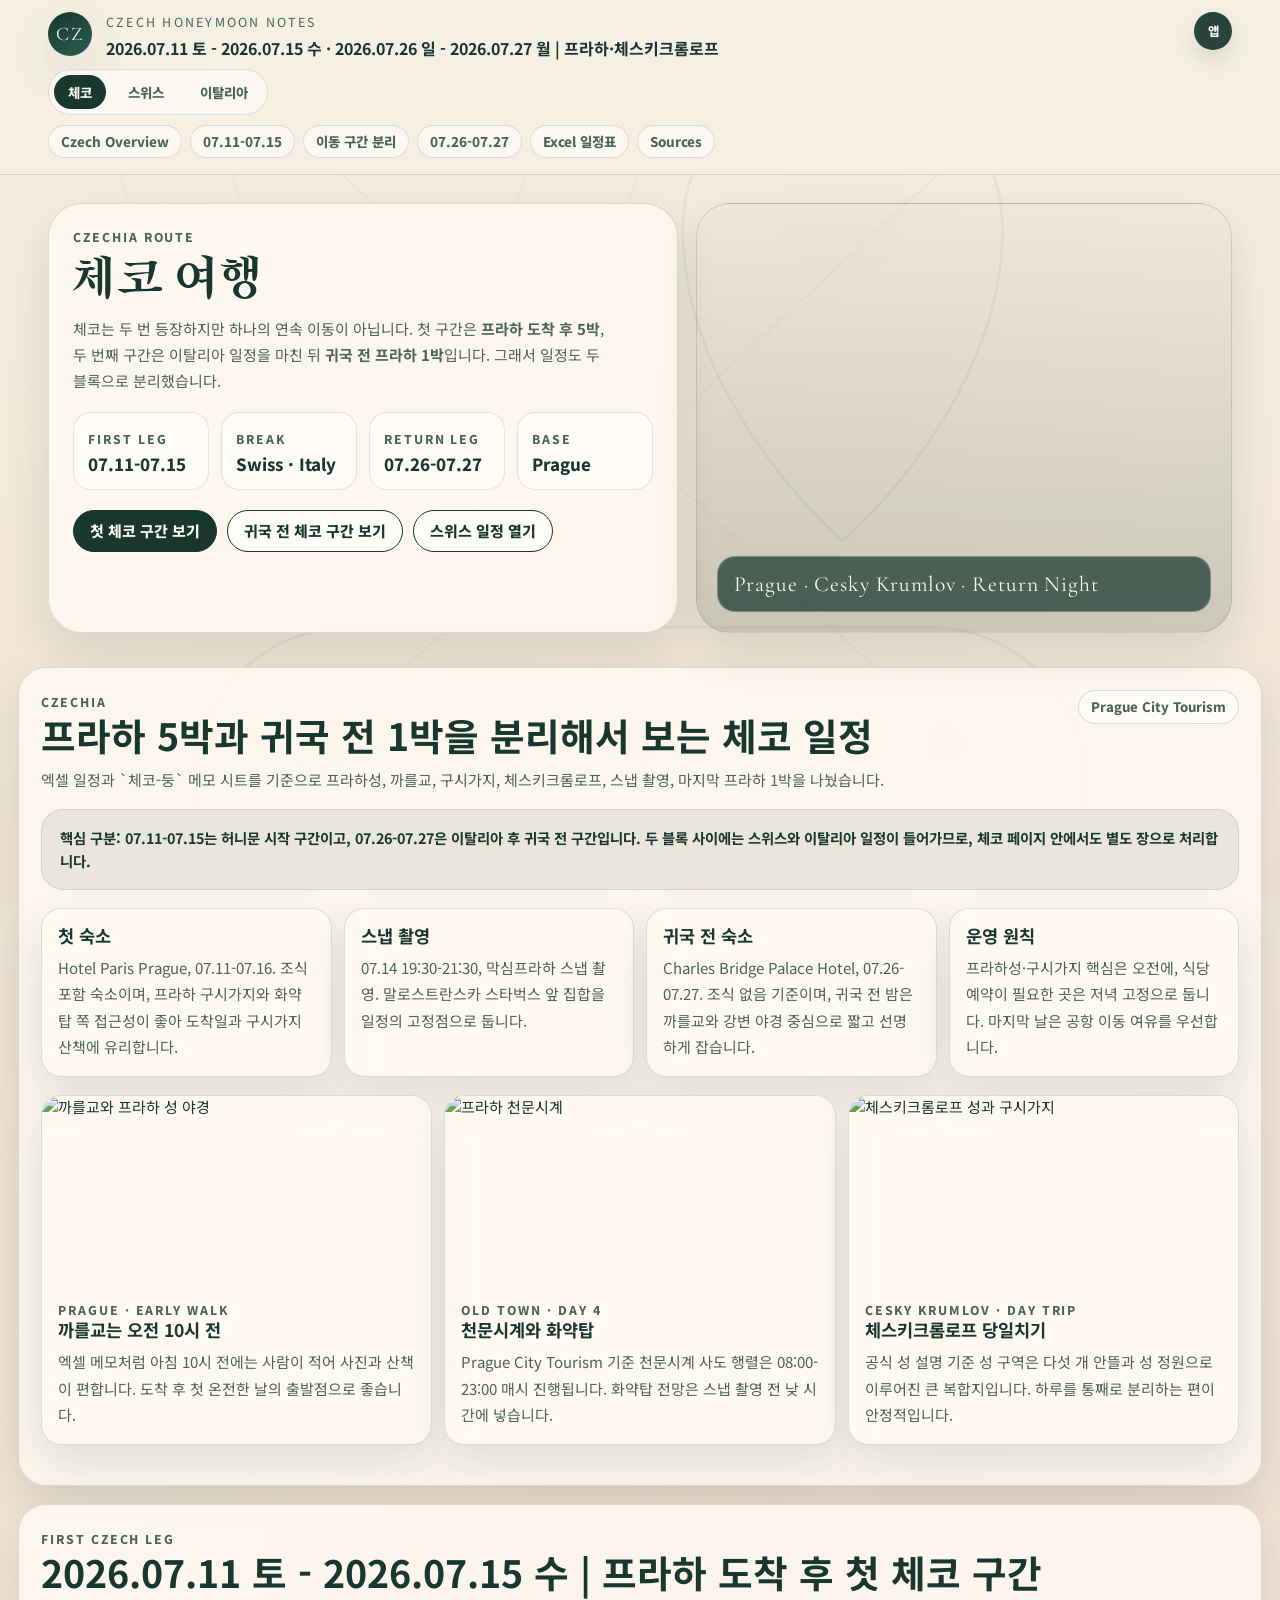
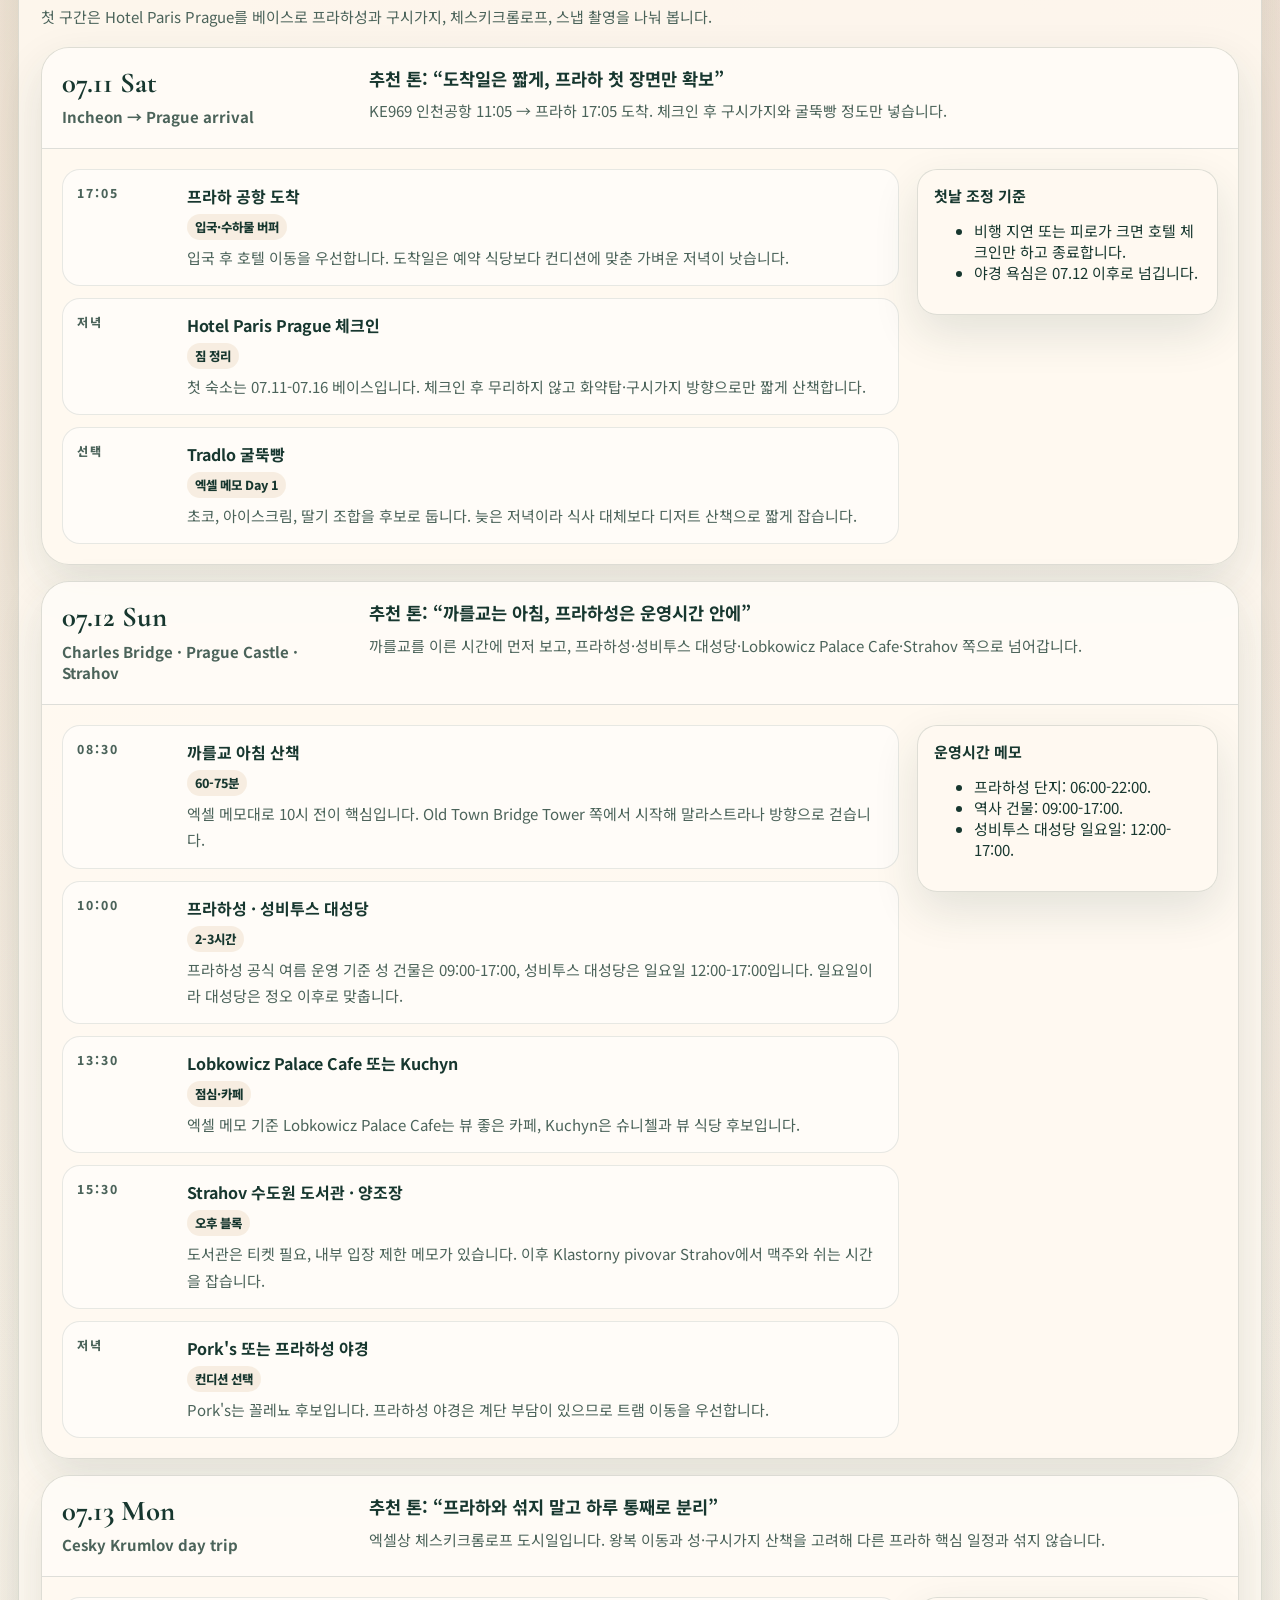
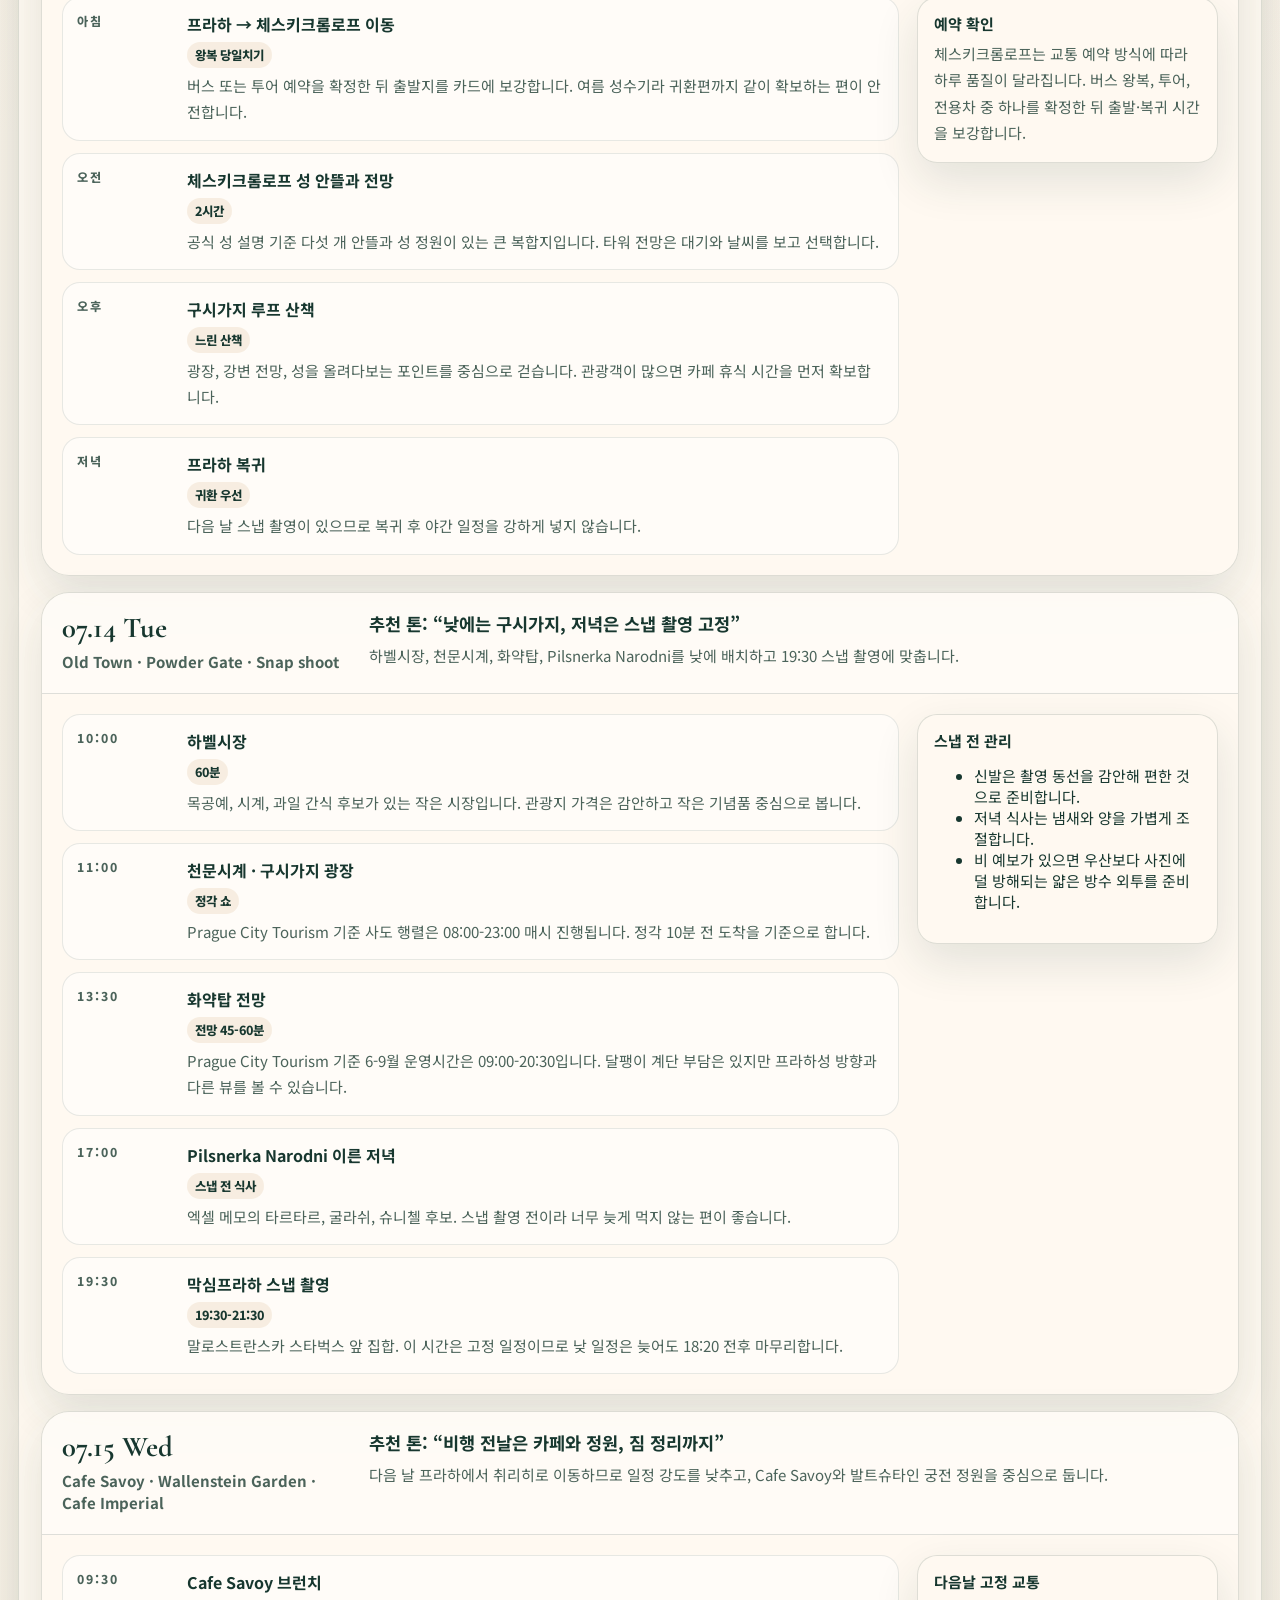
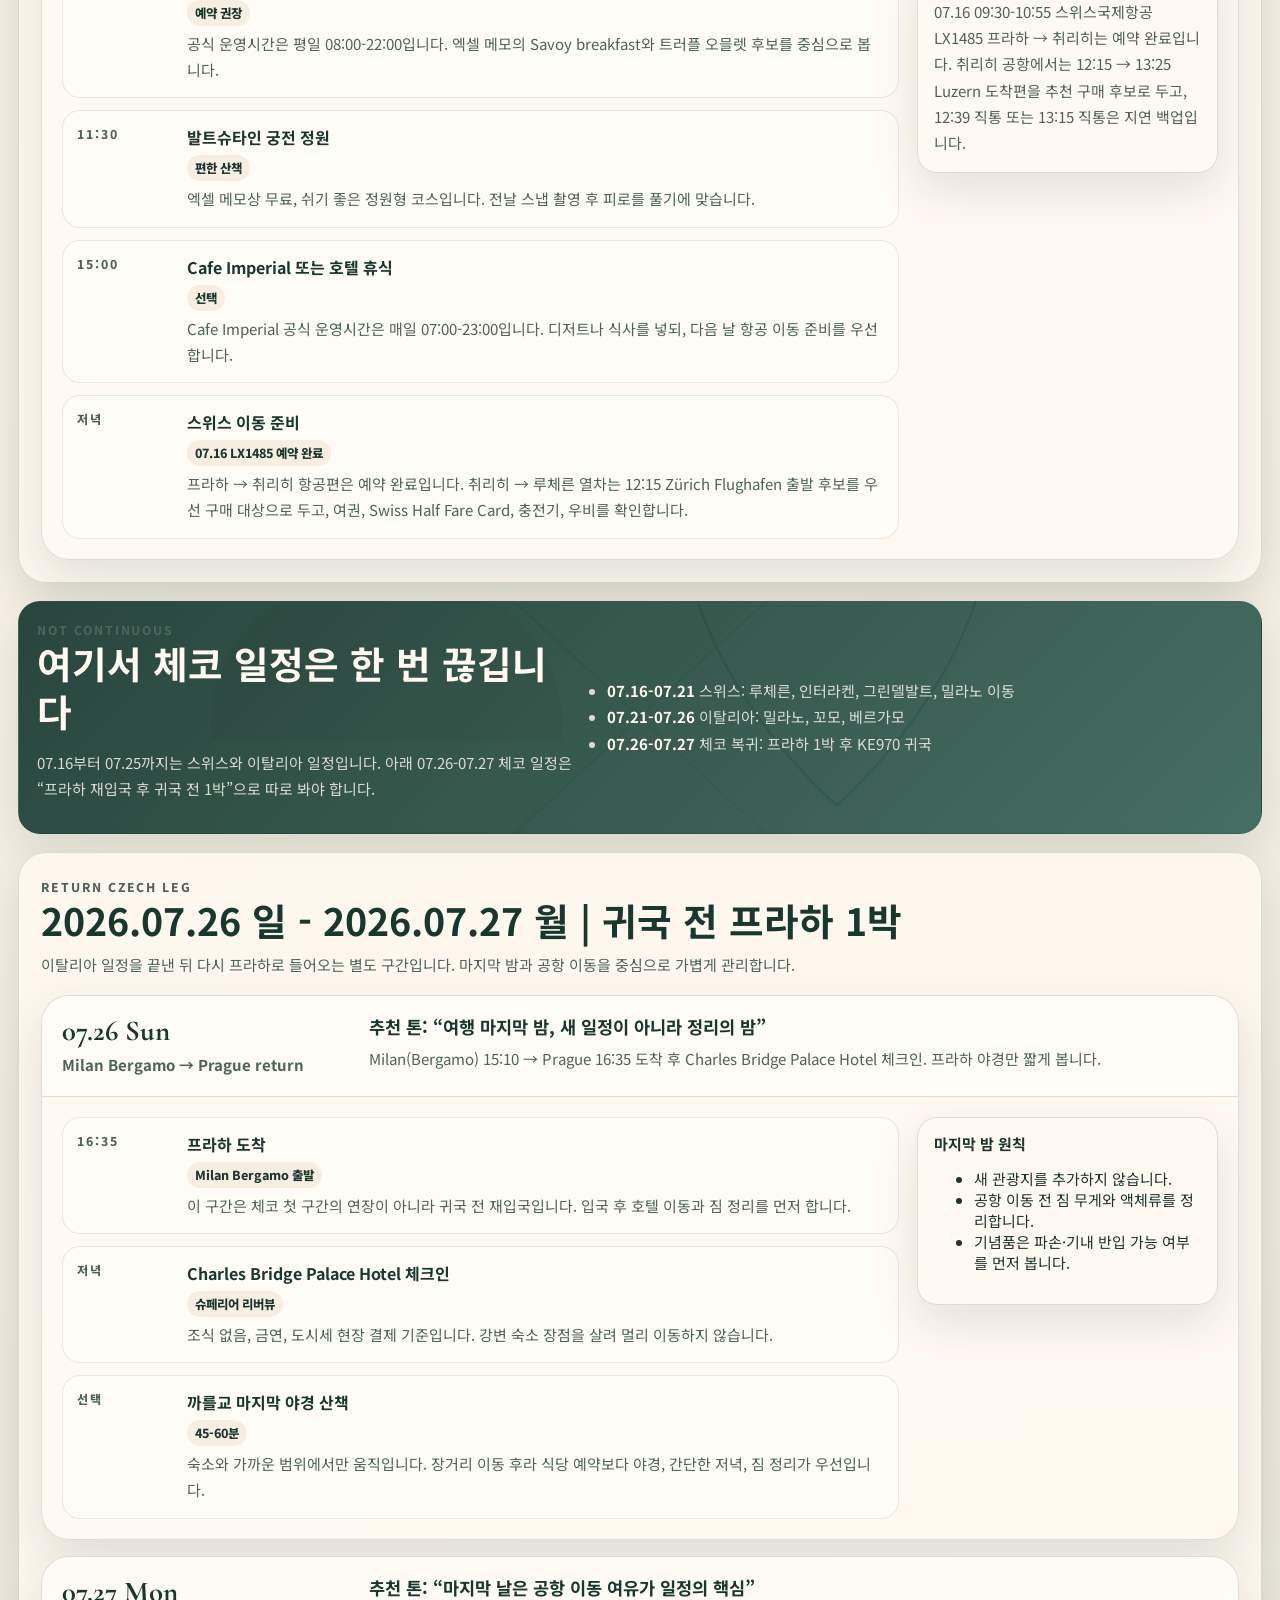
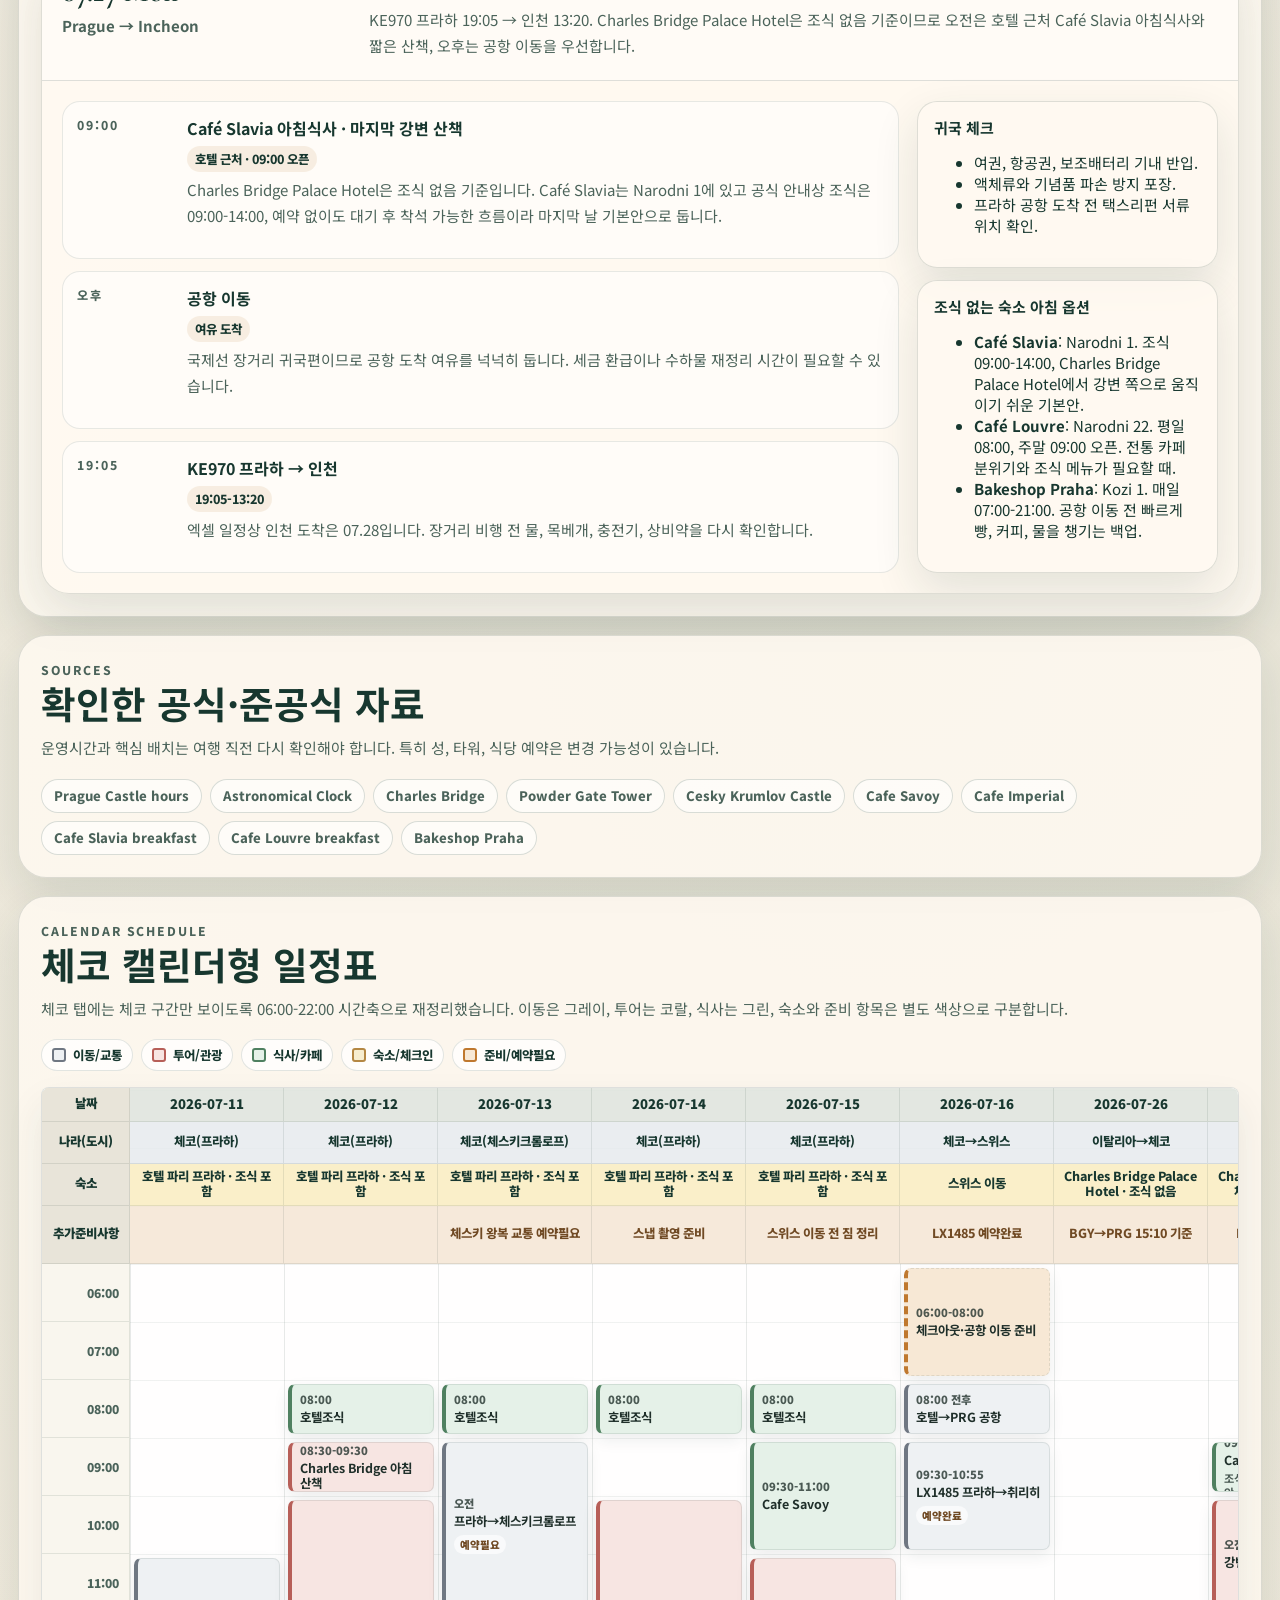
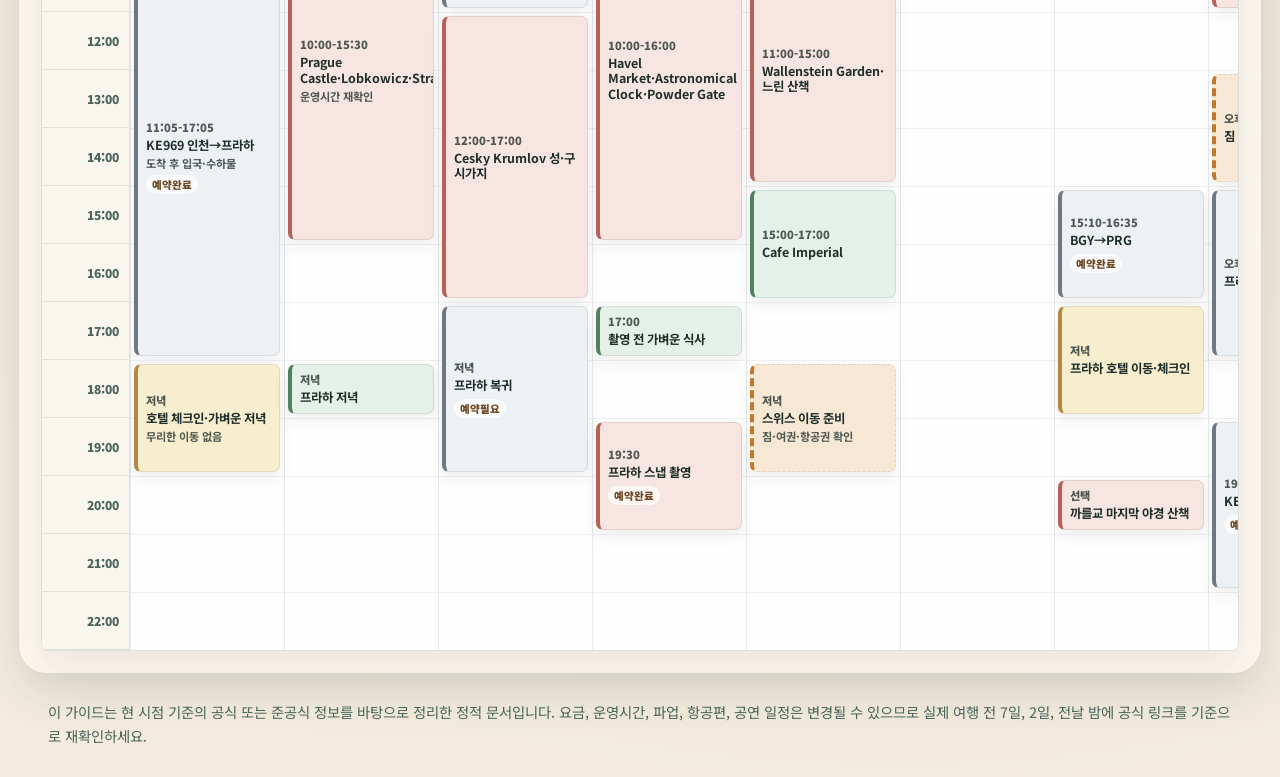
==== czech_honeymoon_guide.html @ 6a19eaa1 "Make app section nav fixed and thin" ====
<!DOCTYPE html>
<html lang="ko">
<head>
  <meta charset="UTF-8">
  <meta name="viewport" content="width=device-width, initial-scale=1.0">
  <title>체코 허니문 가이드 | 2026.07.11 - 2026.07.15 · 2026.07.26 - 2026.07.27</title>
  <meta name="description" content="프라하 도착 후 체스키크롬로프 당일치기까지의 출국 전 체코 일정과, 이탈리아 이후 귀국 전 프라하 일정을 분리한 체코 허니문 가이드입니다.">
  <link rel="icon" href="./assets/cover-pattern.svg" type="image/svg+xml">
  <link rel="manifest" href="./manifest.webmanifest">
  <meta name="theme-color" content="#17372f">
  <meta name="apple-mobile-web-app-capable" content="yes">
  <meta name="apple-mobile-web-app-title" content="Czech Guide">
  <style>
    @import url('https://fonts.googleapis.com/css2?family=Song+Myung&family=Cormorant+Garamond:wght@500;600;700&family=Noto+Sans+KR:wght@400;500;700;800&display=swap');

    :root {
      --bg: #f6f0e3;
      --paper: rgba(255, 250, 241, 0.84);
      --panel: rgba(255, 255, 255, 0.72);
      --ink: #17372f;
      --ink-soft: #4b635a;
      --line: rgba(23, 55, 47, 0.14);
      --gold: #cda16a;
      --rose: #d6a090;
      --sage: #78917e;
      --shadow: 0 18px 46px rgba(24, 54, 47, 0.12);
      --max: 1220px;
      --anchor-offset: 170px;
    }

    * {
      box-sizing: border-box;
    }

    html {
      scroll-behavior: smooth;
    }

    section[id]::before {
      content: "";
      display: block;
      height: var(--anchor-offset);
      margin-top: calc(var(--anchor-offset) * -1);
      visibility: hidden;
      pointer-events: none;
    }

    body {
      margin: 0;
      min-height: 100vh;
      color: var(--ink);
      font-family: "Noto Sans KR", sans-serif;
      font-size: 15px;
      background:
        radial-gradient(circle at 14% 14%, rgba(205, 161, 106, 0.16), transparent 28%),
        radial-gradient(circle at 82% 18%, rgba(214, 160, 144, 0.18), transparent 24%),
        radial-gradient(circle at 70% 80%, rgba(120, 145, 126, 0.12), transparent 26%),
        linear-gradient(180deg, #faf6ee 0%, #f3ecde 100%);
      overflow-x: hidden;
    }

    body::before {
      content: "";
      position: fixed;
      inset: 0;
      background: url("./assets/cover-pattern.svg") center/cover no-repeat;
      opacity: 0.16;
      pointer-events: none;
      mix-blend-mode: multiply;
    }

    a {
      color: inherit;
    }

    img {
      display: block;
      max-width: 100%;
    }

    .page-shell {
      position: relative;
      z-index: 1;
      min-height: 100vh;
    }

    .topbar {
      position: sticky;
      top: 0;
      z-index: 8;
      backdrop-filter: blur(18px);
      background: rgba(246, 240, 227, 0.84);
      border-bottom: 1px solid var(--line);
    }

    .topbar-inner {
      max-width: var(--max);
      margin: 0 auto;
      padding: 12px 18px;
      display: grid;
      gap: 10px;
    }

    .brand {
      display: flex;
      align-items: flex-start;
      gap: 14px;
      min-width: 0;
    }

    .brand-mark {
      width: 44px;
      height: 44px;
      border-radius: 50%;
      background: linear-gradient(145deg, var(--ink), #2e5c50);
      color: #fff8f0;
      display: grid;
      place-items: center;
      font-family: "Cormorant Garamond", serif;
      font-size: 1.2rem;
      letter-spacing: 0.08em;
      box-shadow: var(--shadow);
      flex: 0 0 auto;
    }

    .brand-copy {
      min-width: 0;
      width: 100%;
    }

    .eyebrow {
      margin: 0 0 4px;
      font-size: 0.78rem;
      text-transform: uppercase;
      letter-spacing: 0.18em;
      color: var(--ink-soft);
    }

    .brand-copy h1 {
      margin: 0;
      font-size: 1rem;
      font-weight: 700;
      line-height: 1.35;
    }

    .view-toggle {
      flex: 0 0 auto;
      width: 38px;
      height: 38px;
      border: 1px solid rgba(23, 55, 47, 0.18);
      border-radius: 999px;
      background: rgba(23, 55, 47, 0.92);
      color: #fff9f1;
      font: inherit;
      font-size: 0.78rem;
      font-weight: 800;
      line-height: 1;
      cursor: pointer;
      box-shadow: 0 10px 22px rgba(23, 55, 47, 0.14);
    }

    .view-toggle[aria-pressed="true"] {
      background: var(--gold);
      color: var(--ink);
    }

    .country-tabs {
      display: inline-flex;
      align-items: center;
      gap: 8px;
      padding: 5px;
      border: 1px solid rgba(23, 55, 47, 0.12);
      border-radius: 999px;
      background: rgba(255, 255, 255, 0.54);
      width: fit-content;
    }

    .country-tabs a,
    .nav-links a,
    .button,
    .source-chip {
      text-decoration: none;
      font-weight: 800;
    }

    .country-tabs a {
      min-height: 34px;
      padding: 7px 14px;
      border-radius: 999px;
      color: var(--ink-soft);
      font-size: 0.84rem;
      white-space: nowrap;
    }

    .country-tabs a:hover,
    .country-tabs a[aria-current="page"] {
      background: var(--ink);
      color: #fff9f1;
    }

    .nav-links {
      display: flex;
      flex-wrap: wrap;
      gap: 8px;
      max-height: 96px;
      overflow-y: auto;
      padding: 0 4px 4px 0;
      scrollbar-width: thin;
      scrollbar-color: rgba(23, 55, 47, 0.28) transparent;
    }

    .nav-links a {
      flex: 0 0 auto;
      padding: 7px 12px;
      border: 1px solid var(--line);
      border-radius: 999px;
      background: rgba(255, 255, 255, 0.56);
      color: var(--ink-soft);
      font-size: 0.84rem;
      line-height: 1.2;
    }

    .hero,
    main,
    footer {
      max-width: var(--max);
      margin: 0 auto;
      padding-inline: 18px;
    }

    .hero {
      padding-top: 20px;
      padding-bottom: 10px;
    }

    .hero-grid {
      display: grid;
      grid-template-columns: minmax(0, 1.08fr) minmax(320px, 0.92fr);
      gap: 18px;
      align-items: stretch;
    }

    .hero-copy,
    .hero-visual,
    .section-inner,
    .journey-divider,
    .day-card,
    .info-card,
    .spot-card,
    .aside-card {
      border: 1px solid var(--line);
      box-shadow: var(--shadow);
      background: var(--paper);
    }

    .hero-copy,
    .hero-visual {
      border-radius: 34px;
      overflow: hidden;
    }

    .hero-copy {
      padding: 24px;
    }

    .hero-kicker,
    .section-index,
    .micro-chip,
    .time-tag,
    .stat-label {
      color: var(--ink-soft);
      letter-spacing: 0.16em;
      text-transform: uppercase;
      font-size: 0.76rem;
      font-weight: 800;
    }

    .hero-copy h2 {
      margin: 8px 0 12px;
      font-family: "Song Myung", serif;
      font-size: clamp(2.4rem, 7vw, 5.7rem);
      line-height: 0.98;
      font-weight: 400;
    }

    p {
      color: var(--ink-soft);
      line-height: 1.75;
    }

    .hero-copy p {
      margin: 0;
      max-width: 68ch;
    }

    .hero-stats,
    .quick-grid,
    .spot-grid {
      display: grid;
      grid-template-columns: repeat(4, minmax(0, 1fr));
      gap: 12px;
      margin-top: 18px;
    }

    .stat-card {
      padding: 14px;
      border: 1px solid rgba(23, 55, 47, 0.12);
      border-radius: 18px;
      background: rgba(255, 255, 255, 0.58);
    }

    .stat-value {
      display: block;
      margin-top: 6px;
      font-size: 1.05rem;
      font-weight: 800;
      line-height: 1.25;
    }

    .hero-actions {
      display: flex;
      flex-wrap: wrap;
      gap: 10px;
      margin-top: 20px;
    }

    .button,
    .source-chip {
      display: inline-flex;
      align-items: center;
      justify-content: center;
      border-radius: 999px;
      line-height: 1.2;
    }

    .button {
      min-height: 42px;
      padding: 11px 16px;
      border: 1px solid var(--ink);
    }

    .button-primary {
      background: var(--ink);
      color: #fff9f1;
    }

    .button-secondary {
      background: rgba(255, 255, 255, 0.6);
      color: var(--ink);
    }

    .hero-visual {
      min-height: 430px;
      position: relative;
      isolation: isolate;
      background:
        linear-gradient(180deg, rgba(23, 55, 47, 0.02), rgba(23, 55, 47, 0.18)),
        url("https://commons.wikimedia.org/wiki/Special:FilePath/Charles%20bridge%20Prague%20-%20tunliweb.no.jpg?width=1200") center/cover no-repeat;
    }

    .hero-visual::after {
      content: "Prague · Cesky Krumlov · Return Night";
      position: absolute;
      left: 20px;
      right: 20px;
      bottom: 20px;
      padding: 14px 16px;
      border: 1px solid rgba(255, 255, 255, 0.28);
      border-radius: 18px;
      background: rgba(23, 55, 47, 0.72);
      color: #fff8f0;
      font-family: "Cormorant Garamond", serif;
      font-size: 1.35rem;
      letter-spacing: 0.04em;
    }

    main {
      display: grid;
      gap: 18px;
      padding-top: 10px;
      padding-bottom: 26px;
    }

    .section-inner {
      border-radius: 28px;
      padding: 22px;
    }

    .section-head {
      display: flex;
      justify-content: space-between;
      gap: 18px;
      align-items: flex-start;
      margin-bottom: 16px;
    }

    .section-head h2,
    .journey-divider h2,
    .day-intro h3,
    .info-card h3,
    .spot-card h3,
    .aside-card h4 {
      margin: 0;
      line-height: 1.28;
    }

    .section-head h2,
    .journey-divider h2 {
      font-size: clamp(1.4rem, 3vw, 2.35rem);
    }

    .section-head p,
    .info-card p,
    .spot-card p,
    .aside-card p {
      margin: 8px 0 0;
    }

    .source-chip {
      flex: 0 0 auto;
      min-height: 34px;
      padding: 8px 12px;
      border: 1px solid rgba(23, 55, 47, 0.16);
      background: rgba(255, 255, 255, 0.58);
      color: var(--ink-soft);
      font-size: 0.82rem;
    }

    .country-note,
    .journey-divider {
      border-radius: 22px;
      padding: 16px 18px;
      background: rgba(23, 55, 47, 0.08);
      border: 1px solid rgba(23, 55, 47, 0.1);
    }

    .country-note {
      margin: 0 0 16px;
      color: var(--ink);
      font-weight: 700;
    }

    .info-card,
    .spot-card,
    .aside-card {
      border-radius: 20px;
      padding: 16px;
    }

    .spot-grid {
      grid-template-columns: repeat(3, minmax(0, 1fr));
      margin-bottom: 18px;
    }

    .spot-card {
      overflow: hidden;
    }

    .spot-card img {
      width: calc(100% + 32px);
      height: 188px;
      object-fit: cover;
      margin: -16px -16px 14px;
      max-width: none;
    }

    .journey-divider {
      display: grid;
      grid-template-columns: minmax(0, 0.9fr) minmax(260px, 1.1fr);
      gap: 16px;
      align-items: center;
      background:
        linear-gradient(135deg, rgba(23, 55, 47, 0.92), rgba(46, 92, 80, 0.88)),
        url("./assets/cover-pattern.svg") center/cover no-repeat;
      color: #fff9f1;
    }

    .journey-divider p,
    .journey-divider li {
      color: rgba(255, 249, 241, 0.82);
    }

    .journey-divider strong {
      color: #fff9f1;
    }

    .journey-divider ul {
      margin: 0;
      padding-left: 18px;
      line-height: 1.75;
    }

    .day-grid {
      display: grid;
      gap: 16px;
    }

    .day-card {
      border-radius: 28px;
      overflow: hidden;
    }

    .day-header {
      display: grid;
      grid-template-columns: minmax(180px, 0.34fr) minmax(0, 1fr);
      gap: 18px;
      padding: 20px;
      border-bottom: 1px solid var(--line);
      background: rgba(255, 255, 255, 0.4);
    }

    .day-date strong {
      display: block;
      font-family: "Cormorant Garamond", serif;
      font-size: 1.8rem;
      line-height: 1.05;
    }

    .day-date span {
      display: block;
      margin-top: 8px;
      color: var(--ink-soft);
      line-height: 1.45;
      font-weight: 700;
    }

    .day-intro p {
      margin: 8px 0 0;
    }

    .day-content {
      display: grid;
      grid-template-columns: minmax(0, 1fr) minmax(260px, 0.36fr);
      gap: 18px;
      padding: 20px;
    }

    .timeline {
      display: grid;
      gap: 12px;
    }

    .timeline-item {
      display: grid;
      grid-template-columns: 96px minmax(0, 1fr);
      gap: 14px;
      padding: 14px;
      border: 1px solid rgba(23, 55, 47, 0.1);
      border-radius: 18px;
      background: rgba(255, 255, 255, 0.5);
    }

    .timeline-item strong {
      display: block;
      font-size: 1rem;
    }

    .timeline-item p {
      margin: 5px 0 0;
    }

    .duration-tag {
      display: inline-flex;
      margin-top: 6px;
      padding: 4px 8px;
      border-radius: 999px;
      background: rgba(205, 161, 106, 0.16);
      color: var(--ink);
      font-size: 0.78rem;
      font-weight: 800;
    }

    .day-aside {
      display: grid;
      gap: 12px;
      align-content: start;
    }

    .food-list {
      list-style: none;
      margin: 10px 0 0;
      padding: 0;
      display: grid;
      gap: 10px;
    }

    .food-pick {
      padding-top: 10px;
      border-top: 1px solid rgba(23, 55, 47, 0.12);
    }

    .food-type {
      display: block;
      margin-top: 3px;
      color: var(--ink-soft);
      font-size: 0.8rem;
    }

    .source-row {
      display: flex;
      flex-wrap: wrap;
      gap: 8px;
      margin-top: 18px;
    }

    .table-wrap {
      overflow-x: auto;
    }

    table {
      width: 100%;
      min-width: 720px;
      border-collapse: collapse;
      background: rgba(255, 255, 255, 0.76);
    }

    th,
    td {
      padding: 13px 15px;
      border-bottom: 1px solid rgba(23, 55, 47, 0.1);
      text-align: left;
      vertical-align: top;
    }

    th {
      color: var(--ink);
      font-size: 0.78rem;
      letter-spacing: 0;
      text-transform: uppercase;
      background: rgba(246, 240, 227, 0.88);
    }

    tbody tr:last-child td {
      border-bottom: 0;
    }

    .master-sheet {
      padding: 0;
    }

    .master-table {
      min-width: 0;
      table-layout: fixed;
    }

    .master-table th,
    .master-table td {
      font-size: 0.93rem;
      line-height: 1.72;
    }

    .master-table td strong {
      color: var(--ink);
    }

    .master-summary {
      margin-bottom: 18px;
    }

    .schedule-legend {
      display: flex;
      flex-wrap: wrap;
      gap: 8px;
      margin: 0 0 16px;
    }

    .legend-chip {
      --accent: #6f7782;
      --fill: rgba(111, 119, 130, 0.14);
      display: inline-flex;
      align-items: center;
      gap: 7px;
      min-height: 30px;
      padding: 6px 10px;
      border: 1px solid rgba(23, 55, 47, 0.12);
      border-radius: 999px;
      background: rgba(255, 255, 255, 0.76);
      color: var(--ink);
      font-size: 0.78rem;
      font-weight: 800;
      white-space: nowrap;
    }

    .legend-chip::before {
      content: "";
      width: 10px;
      height: 10px;
      border-radius: 3px;
      background: var(--fill);
      border: 2px solid var(--accent);
    }

    .legend-chip.transit,
    .calendar-event.transit {
      --accent: #6f7782;
      --fill: #eef1f3;
    }

    .legend-chip.tour,
    .calendar-event.tour {
      --accent: #b75f58;
      --fill: #f7e5e2;
    }

    .legend-chip.food,
    .calendar-event.food {
      --accent: #4f8060;
      --fill: #e5f1e8;
    }

    .legend-chip.stay,
    .calendar-event.stay {
      --accent: #b48743;
      --fill: #f7edcf;
    }

    .legend-chip.prep,
    .calendar-event.prep {
      --accent: #bf782e;
      --fill: #f7e8d5;
    }

    .calendar-sheet {
      overflow-x: auto;
      border: 1px solid rgba(23, 55, 47, 0.14);
      border-radius: 8px;
      background: rgba(255, 255, 255, 0.7);
      box-shadow: 0 18px 38px rgba(23, 55, 47, 0.08);
    }

    .calendar-board {
      --time-col: 88px;
      --hour-height: 58px;
      --date-min: 154px;
      position: relative;
      display: grid;
      grid-template-columns: var(--time-col) repeat(var(--date-cols), minmax(var(--date-min), 1fr));
      grid-template-rows: 34px 42px 42px 58px repeat(17, var(--hour-height));
      min-width: 1320px;
      background:
        linear-gradient(to bottom, rgba(23, 55, 47, 0.1) 1px, transparent 1px) 0 176px / 100% var(--hour-height) repeat-y,
        rgba(255, 255, 255, 0.82);
    }

    .calendar-day-bg {
      grid-row: 5 / span 17;
      border-left: 1px solid rgba(23, 55, 47, 0.1);
      background: rgba(255, 255, 255, 0.36);
      z-index: 0;
    }

    .calendar-label,
    .calendar-time,
    .calendar-date,
    .calendar-meta {
      display: flex;
      align-items: center;
      justify-content: center;
      border-right: 1px solid rgba(23, 55, 47, 0.1);
      border-bottom: 1px solid rgba(23, 55, 47, 0.1);
      text-align: center;
      line-height: 1.25;
      z-index: 2;
    }

    .calendar-label,
    .calendar-time {
      position: sticky;
      left: 0;
      z-index: 4;
      padding: 6px;
      background: rgba(232, 228, 217, 0.98);
      color: var(--ink);
      font-size: 0.78rem;
      font-weight: 900;
    }

    .calendar-date {
      padding: 8px 10px;
      background: rgba(226, 230, 224, 0.94);
      color: var(--ink);
      font-size: 0.82rem;
      font-weight: 900;
    }

    .calendar-meta {
      padding: 7px 9px;
      background: rgba(246, 240, 227, 0.86);
      color: var(--ink);
      font-size: 0.78rem;
      font-weight: 800;
    }

    .calendar-meta.city {
      background: rgba(232, 236, 239, 0.9);
    }

    .calendar-meta.stay-row {
      background: rgba(250, 238, 196, 0.9);
    }

    .calendar-meta.prep-row {
      background: rgba(245, 231, 214, 0.9);
      color: #704a24;
    }

    .calendar-time {
      justify-content: flex-end;
      padding-right: 10px;
      background: rgba(249, 246, 238, 0.98);
      color: var(--ink-soft);
      font-size: 0.75rem;
    }

    .calendar-event {
      align-self: stretch;
      min-height: 44px;
      margin: 4px;
      padding: 7px 8px;
      border: 1px solid rgba(23, 55, 47, 0.1);
      border-left: 4px solid var(--accent);
      border-radius: 7px;
      background: var(--fill);
      color: #1f2f2a;
      box-shadow: 0 6px 16px rgba(23, 55, 47, 0.08);
      display: flex;
      flex-direction: column;
      justify-content: center;
      gap: 3px;
      overflow: hidden;
      z-index: 3;
    }

    .calendar-event.prep {
      border-style: dashed;
    }

    .calendar-event strong {
      color: inherit;
      font-size: 0.78rem;
      line-height: 1.25;
    }

    .event-time {
      color: inherit;
      font-size: 0.7rem;
      font-weight: 900;
      opacity: 0.78;
    }

    .event-note {
      color: rgba(31, 47, 42, 0.78);
      font-size: 0.7rem;
      font-weight: 700;
      line-height: 1.25;
    }

    .schedule-badge {
      display: inline-flex;
      align-self: flex-start;
      margin-top: 2px;
      padding: 2px 6px;
      border-radius: 999px;
      background: rgba(255, 255, 255, 0.66);
      color: #704a24;
      font-size: 0.66rem;
      font-weight: 900;
    }

    footer {
      padding-top: 0;
      padding-bottom: 28px;
      color: var(--ink-soft);
      line-height: 1.7;
      font-size: 0.9rem;
    }

    @media (max-width: 860px) {
      .hero-grid,
      .day-content,
      .journey-divider {
        grid-template-columns: 1fr;
      }

      .hero-stats,
      .quick-grid,
      .spot-grid {
        grid-template-columns: repeat(2, minmax(0, 1fr));
      }

      .day-header {
        grid-template-columns: 1fr;
      }

      .hero-visual {
        min-height: 320px;
      }
    }

    @media (max-width: 560px) {
      body {
        font-size: 14px;
      }

      .topbar-inner,
      .hero,
      main,
      footer {
        padding-inline: 14px;
      }

      .hero-stats,
      .quick-grid,
      .spot-grid,
      .timeline-item {
        grid-template-columns: 1fr;
      }

      .country-tabs {
        width: 100%;
        overflow-x: auto;
      }

      .country-tabs a {
        flex: 1 0 auto;
      }
    }

    html.app-view body {
      padding-bottom: max(28px, env(safe-area-inset-bottom));
    }

    html.app-view .topbar-inner {
      gap: 7px;
      padding: 8px 12px;
    }

    html.app-view .brand {
      align-items: center;
    }

    html.app-view .brand-mark {
      width: 36px;
      height: 36px;
      font-size: 1rem;
    }

    html.app-view .brand-copy h1 {
      font-size: 0.94rem;
      line-height: 1.25;
    }

    html.app-view .eyebrow {
      margin-bottom: 2px;
      font-size: 0.68rem;
    }

    html.app-view .country-tabs,
    html.app-view .nav-links {
      display: flex;
      flex-wrap: nowrap;
      width: 100%;
      max-height: none;
      overflow-x: auto;
      overflow-y: hidden;
      scrollbar-width: none;
    }

    html.app-view .country-tabs::-webkit-scrollbar,
    html.app-view .nav-links::-webkit-scrollbar {
      display: none;
    }

    html.app-view .country-tabs a,
    html.app-view .nav-links a {
      flex: 0 0 auto;
      min-height: 34px;
      display: inline-flex;
      align-items: center;
    }

    @media print {
      .view-toggle {
        display: none !important;
      }
    }
  </style>
  <link rel="stylesheet" href="./assets/schedule-detail.css">
  <link rel="stylesheet" href="./assets/guide-compact.css?v=20260703-thin-fixed-nav2">
</head>
<body>
  <div class="page-shell">
    <header class="topbar">
      <div class="topbar-inner">
        <div class="brand">
          <div class="brand-mark">CZ</div>
          <div class="brand-copy">
            <p class="eyebrow">Czech Honeymoon Notes</p>
            <h1>2026.07.11 토 - 2026.07.15 수 · 2026.07.26 일 - 2026.07.27 월 | 프라하·체스키크롬로프</h1>
          </div>
          <button class="view-toggle" type="button" data-view-toggle aria-pressed="false" aria-label="앱 보기로 전환">앱</button>
        </div>
        <nav class="country-tabs" aria-label="국가별 최상위 탭">
          <a href="./czech_honeymoon_guide.html" aria-current="page">체코</a>
          <a href="./switzerland_honeymoon_guide.html">스위스</a>
          <a href="./italy_honeymoon_guide.html">이탈리아</a>
        </nav>
        <nav class="nav-links" aria-label="페이지 이동">
          <a href="#czech-overview">Czech Overview</a>
          <a href="#czech-first-leg">07.11-07.15</a>
          <a href="#czech-return-divider">이동 구간 분리</a>
          <a href="#czech-return-leg">07.26-07.27</a>
          <a href="#czech-excel-schedule">Excel 일정표</a>
          <a href="#czech-sources">Sources</a>
        </nav>
      </div>
    </header>

    <div class="hero">
      <div class="hero-grid">
        <div class="hero-copy">
          <div class="hero-kicker">Czechia Route</div>
          <h2>체코 여행</h2>
          <p>
            체코는 두 번 등장하지만 하나의 연속 이동이 아닙니다. 첫 구간은 <strong>프라하 도착 후 5박</strong>,
            두 번째 구간은 이탈리아 일정을 마친 뒤 <strong>귀국 전 프라하 1박</strong>입니다. 그래서 일정도 두 블록으로 분리했습니다.
          </p>
          <div class="hero-stats">
            <div class="stat-card">
              <span class="stat-label">First Leg</span>
              <span class="stat-value">07.11-07.15</span>
            </div>
            <div class="stat-card">
              <span class="stat-label">Break</span>
              <span class="stat-value">Swiss · Italy</span>
            </div>
            <div class="stat-card">
              <span class="stat-label">Return Leg</span>
              <span class="stat-value">07.26-07.27</span>
            </div>
            <div class="stat-card">
              <span class="stat-label">Base</span>
              <span class="stat-value">Prague</span>
            </div>
          </div>
          <div class="hero-actions">
            <a class="button button-primary" href="#czech-first-leg">첫 체코 구간 보기</a>
            <a class="button button-secondary" href="#czech-return-leg">귀국 전 체코 구간 보기</a>
            <a class="button button-secondary" href="./switzerland_honeymoon_guide.html">스위스 일정 열기</a>
          </div>
        </div>
        <div class="hero-visual" aria-label="프라하 찰스브리지와 구시가지 분위기 이미지"></div>
      </div>
    </div>

    <main>
      <section id="czech-overview">
        <div class="section-inner">
          <div class="section-head">
            <div>
              <span class="section-index">Czechia</span>
              <h2>프라하 5박과 귀국 전 1박을 분리해서 보는 체코 일정</h2>
              <p>
                엑셀 일정과 `체코-둥` 메모 시트를 기준으로 프라하성, 까를교, 구시가지, 체스키크롬로프, 스냅 촬영,
                마지막 프라하 1박을 나눴습니다.
              </p>
            </div>
            <a class="source-chip" href="https://www.prague.eu/en/object/places/3129/astronomical-clock" target="_blank" rel="noreferrer">Prague City Tourism</a>
          </div>

          <p class="country-note">
            핵심 구분: 07.11-07.15는 허니문 시작 구간이고, 07.26-07.27은 이탈리아 후 귀국 전 구간입니다.
            두 블록 사이에는 스위스와 이탈리아 일정이 들어가므로, 체코 페이지 안에서도 별도 장으로 처리합니다.
          </p>

          <div class="quick-grid">
            <article class="info-card">
              <h3>첫 숙소</h3>
              <p>Hotel Paris Prague, 07.11-07.16. 조식 포함 숙소이며, 프라하 구시가지와 화약탑 쪽 접근성이 좋아 도착일과 구시가지 산책에 유리합니다.</p>
            </article>
            <article class="info-card">
              <h3>스냅 촬영</h3>
              <p>07.14 19:30-21:30, 막심프라하 스냅 촬영. 말로스트란스카 스타벅스 앞 집합을 일정의 고정점으로 둡니다.</p>
            </article>
            <article class="info-card">
              <h3>귀국 전 숙소</h3>
              <p>Charles Bridge Palace Hotel, 07.26-07.27. 조식 없음 기준이며, 귀국 전 밤은 까를교와 강변 야경 중심으로 짧고 선명하게 잡습니다.</p>
            </article>
            <article class="info-card">
              <h3>운영 원칙</h3>
              <p>프라하성·구시가지 핵심은 오전에, 식당 예약이 필요한 곳은 저녁 고정으로 둡니다. 마지막 날은 공항 이동 여유를 우선합니다.</p>
            </article>
          </div>

          <div class="spot-grid" aria-label="체코 일정 핵심 장면">
            <article class="spot-card">
              <img src="https://commons.wikimedia.org/wiki/Special:FilePath/Charles%20bridge%20Prague%20-%20tunliweb.no.jpg?width=900" alt="까를교와 프라하 성 야경" loading="lazy">
              <span class="micro-chip">Prague · Early Walk</span>
              <h3>까를교는 오전 10시 전</h3>
              <p>엑셀 메모처럼 아침 10시 전에는 사람이 적어 사진과 산책이 편합니다. 도착 후 첫 온전한 날의 출발점으로 좋습니다.</p>
            </article>
            <article class="spot-card">
              <img src="https://commons.wikimedia.org/wiki/Special:FilePath/Prague%20Astronomical%20Clock.jpg?width=900" alt="프라하 천문시계" loading="lazy">
              <span class="micro-chip">Old Town · Day 4</span>
              <h3>천문시계와 화약탑</h3>
              <p>Prague City Tourism 기준 천문시계 사도 행렬은 08:00-23:00 매시 진행됩니다. 화약탑 전망은 스냅 촬영 전 낮 시간에 넣습니다.</p>
            </article>
            <article class="spot-card">
              <img src="https://commons.wikimedia.org/wiki/Special:FilePath/Cesky%20Krumlov%20Oldtown.jpeg?width=900" alt="체스키크롬로프 성과 구시가지" loading="lazy">
              <span class="micro-chip">Cesky Krumlov · Day Trip</span>
              <h3>체스키크롬로프 당일치기</h3>
              <p>공식 성 설명 기준 성 구역은 다섯 개 안뜰과 성 정원으로 이루어진 큰 복합지입니다. 하루를 통째로 분리하는 편이 안정적입니다.</p>
            </article>
          </div>
        </div>
      </section>

      <section id="czech-first-leg">
        <div class="section-inner">
          <div class="section-head">
            <div>
              <span class="section-index">First Czech Leg</span>
              <h2>2026.07.11 토 - 2026.07.15 수 | 프라하 도착 후 첫 체코 구간</h2>
              <p>첫 구간은 Hotel Paris Prague를 베이스로 프라하성과 구시가지, 체스키크롬로프, 스냅 촬영을 나눠 봅니다.</p>
            </div>
          </div>

          <div class="day-grid">
            <article class="day-card" id="czech-day-1">
              <div class="day-header">
                <div class="day-date">
                  <strong>07.11 Sat</strong>
                  <span>Incheon → Prague arrival</span>
                </div>
                <div class="day-intro">
                  <h3>추천 톤: “도착일은 짧게, 프라하 첫 장면만 확보”</h3>
                  <p>KE969 인천공항 11:05 → 프라하 17:05 도착. 체크인 후 구시가지와 굴뚝빵 정도만 넣습니다.</p>
                </div>
              </div>
              <div class="day-content">
                <div class="timeline">
                  <div class="timeline-item">
                    <div class="time-tag">17:05</div>
                    <div>
                      <strong>프라하 공항 도착</strong>
                      <span class="duration-tag">입국·수하물 버퍼</span>
                      <p>입국 후 호텔 이동을 우선합니다. 도착일은 예약 식당보다 컨디션에 맞춘 가벼운 저녁이 낫습니다.</p>
                    </div>
                  </div>
                  <div class="timeline-item">
                    <div class="time-tag">저녁</div>
                    <div>
                      <strong>Hotel Paris Prague 체크인</strong>
                      <span class="duration-tag">짐 정리</span>
                      <p>첫 숙소는 07.11-07.16 베이스입니다. 체크인 후 무리하지 않고 화약탑·구시가지 방향으로만 짧게 산책합니다.</p>
                    </div>
                  </div>
                  <div class="timeline-item">
                    <div class="time-tag">선택</div>
                    <div>
                      <strong>Tradlo 굴뚝빵</strong>
                      <span class="duration-tag">엑셀 메모 Day 1</span>
                      <p>초코, 아이스크림, 딸기 조합을 후보로 둡니다. 늦은 저녁이라 식사 대체보다 디저트 산책으로 짧게 잡습니다.</p>
                    </div>
                  </div>
                </div>
                <aside class="day-aside">
                  <div class="aside-card">
                    <h4>첫날 조정 기준</h4>
                    <ul>
                      <li>비행 지연 또는 피로가 크면 호텔 체크인만 하고 종료합니다.</li>
                      <li>야경 욕심은 07.12 이후로 넘깁니다.</li>
                    </ul>
                  </div>
                </aside>
              </div>
            </article>

            <article class="day-card" id="czech-day-2">
              <div class="day-header">
                <div class="day-date">
                  <strong>07.12 Sun</strong>
                  <span>Charles Bridge · Prague Castle · Strahov</span>
                </div>
                <div class="day-intro">
                  <h3>추천 톤: “까를교는 아침, 프라하성은 운영시간 안에”</h3>
                  <p>까를교를 이른 시간에 먼저 보고, 프라하성·성비투스 대성당·Lobkowicz Palace Cafe·Strahov 쪽으로 넘어갑니다.</p>
                </div>
              </div>
              <div class="day-content">
                <div class="timeline">
                  <div class="timeline-item">
                    <div class="time-tag">08:30</div>
                    <div>
                      <strong>까를교 아침 산책</strong>
                      <span class="duration-tag">60-75분</span>
                      <p>엑셀 메모대로 10시 전이 핵심입니다. Old Town Bridge Tower 쪽에서 시작해 말라스트라나 방향으로 걷습니다.</p>
                    </div>
                  </div>
                  <div class="timeline-item">
                    <div class="time-tag">10:00</div>
                    <div>
                      <strong>프라하성 · 성비투스 대성당</strong>
                      <span class="duration-tag">2-3시간</span>
                      <p>프라하성 공식 여름 운영 기준 성 건물은 09:00-17:00, 성비투스 대성당은 일요일 12:00-17:00입니다. 일요일이라 대성당은 정오 이후로 맞춥니다.</p>
                    </div>
                  </div>
                  <div class="timeline-item">
                    <div class="time-tag">13:30</div>
                    <div>
                      <strong>Lobkowicz Palace Cafe 또는 Kuchyn</strong>
                      <span class="duration-tag">점심·카페</span>
                      <p>엑셀 메모 기준 Lobkowicz Palace Cafe는 뷰 좋은 카페, Kuchyn은 슈니첼과 뷰 식당 후보입니다.</p>
                    </div>
                  </div>
                  <div class="timeline-item">
                    <div class="time-tag">15:30</div>
                    <div>
                      <strong>Strahov 수도원 도서관 · 양조장</strong>
                      <span class="duration-tag">오후 블록</span>
                      <p>도서관은 티켓 필요, 내부 입장 제한 메모가 있습니다. 이후 Klastorny pivovar Strahov에서 맥주와 쉬는 시간을 잡습니다.</p>
                    </div>
                  </div>
                  <div class="timeline-item">
                    <div class="time-tag">저녁</div>
                    <div>
                      <strong>Pork's 또는 프라하성 야경</strong>
                      <span class="duration-tag">컨디션 선택</span>
                      <p>Pork's는 꼴레뇨 후보입니다. 프라하성 야경은 계단 부담이 있으므로 트램 이동을 우선합니다.</p>
                    </div>
                  </div>
                </div>
                <aside class="day-aside">
                  <div class="aside-card">
                    <h4>운영시간 메모</h4>
                    <ul>
                      <li>프라하성 단지: 06:00-22:00.</li>
                      <li>역사 건물: 09:00-17:00.</li>
                      <li>성비투스 대성당 일요일: 12:00-17:00.</li>
                    </ul>
                  </div>
                </aside>
              </div>
            </article>

            <article class="day-card" id="czech-day-3">
              <div class="day-header">
                <div class="day-date">
                  <strong>07.13 Mon</strong>
                  <span>Cesky Krumlov day trip</span>
                </div>
                <div class="day-intro">
                  <h3>추천 톤: “프라하와 섞지 말고 하루 통째로 분리”</h3>
                  <p>엑셀상 체스키크롬로프 도시일입니다. 왕복 이동과 성·구시가지 산책을 고려해 다른 프라하 핵심 일정과 섞지 않습니다.</p>
                </div>
              </div>
              <div class="day-content">
                <div class="timeline">
                  <div class="timeline-item">
                    <div class="time-tag">아침</div>
                    <div>
                      <strong>프라하 → 체스키크롬로프 이동</strong>
                      <span class="duration-tag">왕복 당일치기</span>
                      <p>버스 또는 투어 예약을 확정한 뒤 출발지를 카드에 보강합니다. 여름 성수기라 귀환편까지 같이 확보하는 편이 안전합니다.</p>
                    </div>
                  </div>
                  <div class="timeline-item">
                    <div class="time-tag">오전</div>
                    <div>
                      <strong>체스키크롬로프 성 안뜰과 전망</strong>
                      <span class="duration-tag">2시간</span>
                      <p>공식 성 설명 기준 다섯 개 안뜰과 성 정원이 있는 큰 복합지입니다. 타워 전망은 대기와 날씨를 보고 선택합니다.</p>
                    </div>
                  </div>
                  <div class="timeline-item">
                    <div class="time-tag">오후</div>
                    <div>
                      <strong>구시가지 루프 산책</strong>
                      <span class="duration-tag">느린 산책</span>
                      <p>광장, 강변 전망, 성을 올려다보는 포인트를 중심으로 걷습니다. 관광객이 많으면 카페 휴식 시간을 먼저 확보합니다.</p>
                    </div>
                  </div>
                  <div class="timeline-item">
                    <div class="time-tag">저녁</div>
                    <div>
                      <strong>프라하 복귀</strong>
                      <span class="duration-tag">귀환 우선</span>
                      <p>다음 날 스냅 촬영이 있으므로 복귀 후 야간 일정을 강하게 넣지 않습니다.</p>
                    </div>
                  </div>
                </div>
                <aside class="day-aside">
                  <div class="aside-card">
                    <h4>예약 확인</h4>
                    <p>체스키크롬로프는 교통 예약 방식에 따라 하루 품질이 달라집니다. 버스 왕복, 투어, 전용차 중 하나를 확정한 뒤 출발·복귀 시간을 보강합니다.</p>
                  </div>
                </aside>
              </div>
            </article>

            <article class="day-card" id="czech-day-4">
              <div class="day-header">
                <div class="day-date">
                  <strong>07.14 Tue</strong>
                  <span>Old Town · Powder Gate · Snap shoot</span>
                </div>
                <div class="day-intro">
                  <h3>추천 톤: “낮에는 구시가지, 저녁은 스냅 촬영 고정”</h3>
                  <p>하벨시장, 천문시계, 화약탑, Pilsnerka Narodni를 낮에 배치하고 19:30 스냅 촬영에 맞춥니다.</p>
                </div>
              </div>
              <div class="day-content">
                <div class="timeline">
                  <div class="timeline-item">
                    <div class="time-tag">10:00</div>
                    <div>
                      <strong>하벨시장</strong>
                      <span class="duration-tag">60분</span>
                      <p>목공예, 시계, 과일 간식 후보가 있는 작은 시장입니다. 관광지 가격은 감안하고 작은 기념품 중심으로 봅니다.</p>
                    </div>
                  </div>
                  <div class="timeline-item">
                    <div class="time-tag">11:00</div>
                    <div>
                      <strong>천문시계 · 구시가지 광장</strong>
                      <span class="duration-tag">정각 쇼</span>
                      <p>Prague City Tourism 기준 사도 행렬은 08:00-23:00 매시 진행됩니다. 정각 10분 전 도착을 기준으로 합니다.</p>
                    </div>
                  </div>
                  <div class="timeline-item">
                    <div class="time-tag">13:30</div>
                    <div>
                      <strong>화약탑 전망</strong>
                      <span class="duration-tag">전망 45-60분</span>
                      <p>Prague City Tourism 기준 6-9월 운영시간은 09:00-20:30입니다. 달팽이 계단 부담은 있지만 프라하성 방향과 다른 뷰를 볼 수 있습니다.</p>
                    </div>
                  </div>
                  <div class="timeline-item">
                    <div class="time-tag">17:00</div>
                    <div>
                      <strong>Pilsnerka Narodni 이른 저녁</strong>
                      <span class="duration-tag">스냅 전 식사</span>
                      <p>엑셀 메모의 타르타르, 굴라쉬, 슈니첼 후보. 스냅 촬영 전이라 너무 늦게 먹지 않는 편이 좋습니다.</p>
                    </div>
                  </div>
                  <div class="timeline-item">
                    <div class="time-tag">19:30</div>
                    <div>
                      <strong>막심프라하 스냅 촬영</strong>
                      <span class="duration-tag">19:30-21:30</span>
                      <p>말로스트란스카 스타벅스 앞 집합. 이 시간은 고정 일정이므로 낮 일정은 늦어도 18:20 전후 마무리합니다.</p>
                    </div>
                  </div>
                </div>
                <aside class="day-aside">
                  <div class="aside-card">
                    <h4>스냅 전 관리</h4>
                    <ul>
                      <li>신발은 촬영 동선을 감안해 편한 것으로 준비합니다.</li>
                      <li>저녁 식사는 냄새와 양을 가볍게 조절합니다.</li>
                      <li>비 예보가 있으면 우산보다 사진에 덜 방해되는 얇은 방수 외투를 준비합니다.</li>
                    </ul>
                  </div>
                </aside>
              </div>
            </article>

            <article class="day-card" id="czech-day-5">
              <div class="day-header">
                <div class="day-date">
                  <strong>07.15 Wed</strong>
                  <span>Cafe Savoy · Wallenstein Garden · Cafe Imperial</span>
                </div>
                <div class="day-intro">
                  <h3>추천 톤: “비행 전날은 카페와 정원, 짐 정리까지”</h3>
                  <p>다음 날 프라하에서 취리히로 이동하므로 일정 강도를 낮추고, Cafe Savoy와 발트슈타인 궁전 정원을 중심으로 둡니다.</p>
                </div>
              </div>
              <div class="day-content">
                <div class="timeline">
                  <div class="timeline-item">
                    <div class="time-tag">09:30</div>
                    <div>
                      <strong>Cafe Savoy 브런치</strong>
                      <span class="duration-tag">예약 권장</span>
                      <p>공식 운영시간은 평일 08:00-22:00입니다. 엑셀 메모의 Savoy breakfast와 트러플 오믈렛 후보를 중심으로 봅니다.</p>
                    </div>
                  </div>
                  <div class="timeline-item">
                    <div class="time-tag">11:30</div>
                    <div>
                      <strong>발트슈타인 궁전 정원</strong>
                      <span class="duration-tag">편한 산책</span>
                      <p>엑셀 메모상 무료, 쉬기 좋은 정원형 코스입니다. 전날 스냅 촬영 후 피로를 풀기에 맞습니다.</p>
                    </div>
                  </div>
                  <div class="timeline-item">
                    <div class="time-tag">15:00</div>
                    <div>
                      <strong>Cafe Imperial 또는 호텔 휴식</strong>
                      <span class="duration-tag">선택</span>
                      <p>Cafe Imperial 공식 운영시간은 매일 07:00-23:00입니다. 디저트나 식사를 넣되, 다음 날 항공 이동 준비를 우선합니다.</p>
                    </div>
                  </div>
                  <div class="timeline-item">
                    <div class="time-tag">저녁</div>
                    <div>
                      <strong>스위스 이동 준비</strong>
                      <span class="duration-tag">07.16 LX1485 예약 완료</span>
                      <p>프라하 → 취리히 항공편은 예약 완료입니다. 취리히 → 루체른 열차는 12:15 Zürich Flughafen 출발 후보를 우선 구매 대상으로 두고, 여권, Swiss Half Fare Card, 충전기, 우비를 확인합니다.</p>
                    </div>
                  </div>
                </div>
                <aside class="day-aside">
                  <div class="aside-card">
                    <h4>다음날 고정 교통</h4>
                    <p>07.16 09:30-10:55 스위스국제항공 LX1485 프라하 → 취리히는 예약 완료입니다. 취리히 공항에서는 12:15 → 13:25 Luzern 도착편을 추천 구매 후보로 두고, 12:39 직통 또는 13:15 직통은 지연 백업입니다.</p>
                  </div>
                </aside>
              </div>
            </article>
          </div>
        </div>
      </section>

      <section id="czech-return-divider">
        <div class="journey-divider">
          <div>
            <span class="section-index">Not Continuous</span>
            <h2>여기서 체코 일정은 한 번 끊깁니다</h2>
            <p>
              07.16부터 07.25까지는 스위스와 이탈리아 일정입니다.
              아래 07.26-07.27 체코 일정은 “프라하 재입국 후 귀국 전 1박”으로 따로 봐야 합니다.
            </p>
          </div>
          <ul>
            <li><strong>07.16-07.21</strong> 스위스: 루체른, 인터라켄, 그린델발트, 밀라노 이동</li>
            <li><strong>07.21-07.26</strong> 이탈리아: 밀라노, 꼬모, 베르가모</li>
            <li><strong>07.26-07.27</strong> 체코 복귀: 프라하 1박 후 KE970 귀국</li>
          </ul>
        </div>
      </section>

      <section id="czech-return-leg">
        <div class="section-inner">
          <div class="section-head">
            <div>
              <span class="section-index">Return Czech Leg</span>
              <h2>2026.07.26 일 - 2026.07.27 월 | 귀국 전 프라하 1박</h2>
              <p>이탈리아 일정을 끝낸 뒤 다시 프라하로 들어오는 별도 구간입니다. 마지막 밤과 공항 이동을 중심으로 가볍게 관리합니다.</p>
            </div>
          </div>

          <div class="day-grid">
            <article class="day-card" id="czech-day-6">
              <div class="day-header">
                <div class="day-date">
                  <strong>07.26 Sun</strong>
                  <span>Milan Bergamo → Prague return</span>
                </div>
                <div class="day-intro">
                  <h3>추천 톤: “여행 마지막 밤, 새 일정이 아니라 정리의 밤”</h3>
                  <p>Milan(Bergamo) 15:10 → Prague 16:35 도착 후 Charles Bridge Palace Hotel 체크인. 프라하 야경만 짧게 봅니다.</p>
                </div>
              </div>
              <div class="day-content">
                <div class="timeline">
                  <div class="timeline-item">
                    <div class="time-tag">16:35</div>
                    <div>
                      <strong>프라하 도착</strong>
                      <span class="duration-tag">Milan Bergamo 출발</span>
                      <p>이 구간은 체코 첫 구간의 연장이 아니라 귀국 전 재입국입니다. 입국 후 호텔 이동과 짐 정리를 먼저 합니다.</p>
                    </div>
                  </div>
                  <div class="timeline-item">
                    <div class="time-tag">저녁</div>
                    <div>
                      <strong>Charles Bridge Palace Hotel 체크인</strong>
                      <span class="duration-tag">슈페리어 리버뷰</span>
                      <p>조식 없음, 금연, 도시세 현장 결제 기준입니다. 강변 숙소 장점을 살려 멀리 이동하지 않습니다.</p>
                    </div>
                  </div>
                  <div class="timeline-item">
                    <div class="time-tag">선택</div>
                    <div>
                      <strong>까를교 마지막 야경 산책</strong>
                      <span class="duration-tag">45-60분</span>
                      <p>숙소와 가까운 범위에서만 움직입니다. 장거리 이동 후라 식당 예약보다 야경, 간단한 저녁, 짐 정리가 우선입니다.</p>
                    </div>
                  </div>
                </div>
                <aside class="day-aside">
                  <div class="aside-card">
                    <h4>마지막 밤 원칙</h4>
                    <ul>
                      <li>새 관광지를 추가하지 않습니다.</li>
                      <li>공항 이동 전 짐 무게와 액체류를 정리합니다.</li>
                      <li>기념품은 파손·기내 반입 가능 여부를 먼저 봅니다.</li>
                    </ul>
                  </div>
                </aside>
              </div>
            </article>

            <article class="day-card" id="czech-day-7">
              <div class="day-header">
                <div class="day-date">
                  <strong>07.27 Mon</strong>
                  <span>Prague → Incheon</span>
                </div>
                <div class="day-intro">
                  <h3>추천 톤: “마지막 날은 공항 이동 여유가 일정의 핵심”</h3>
                  <p>KE970 프라하 19:05 → 인천 13:20. Charles Bridge Palace Hotel은 조식 없음 기준이므로 오전은 호텔 근처 Café Slavia 아침식사와 짧은 산책, 오후는 공항 이동을 우선합니다.</p>
                </div>
              </div>
              <div class="day-content">
                <div class="timeline">
                  <div class="timeline-item">
                    <div class="time-tag">09:00</div>
                    <div>
                      <strong>Café Slavia 아침식사 · 마지막 강변 산책</strong>
                      <span class="duration-tag">호텔 근처 · 09:00 오픈</span>
                      <p>Charles Bridge Palace Hotel은 조식 없음 기준입니다. Café Slavia는 Narodni 1에 있고 공식 안내상 조식은 09:00-14:00, 예약 없이도 대기 후 착석 가능한 흐름이라 마지막 날 기본안으로 둡니다.</p>
                    </div>
                  </div>
                  <div class="timeline-item">
                    <div class="time-tag">오후</div>
                    <div>
                      <strong>공항 이동</strong>
                      <span class="duration-tag">여유 도착</span>
                      <p>국제선 장거리 귀국편이므로 공항 도착 여유를 넉넉히 둡니다. 세금 환급이나 수하물 재정리 시간이 필요할 수 있습니다.</p>
                    </div>
                  </div>
                  <div class="timeline-item">
                    <div class="time-tag">19:05</div>
                    <div>
                      <strong>KE970 프라하 → 인천</strong>
                      <span class="duration-tag">19:05-13:20</span>
                      <p>엑셀 일정상 인천 도착은 07.28입니다. 장거리 비행 전 물, 목베개, 충전기, 상비약을 다시 확인합니다.</p>
                    </div>
                  </div>
                </div>
                <aside class="day-aside">
                  <div class="aside-card">
                    <h4>귀국 체크</h4>
                    <ul>
                      <li>여권, 항공권, 보조배터리 기내 반입.</li>
                      <li>액체류와 기념품 파손 방지 포장.</li>
                      <li>프라하 공항 도착 전 택스리펀 서류 위치 확인.</li>
                    </ul>
                  </div>
                  <div class="aside-card">
                    <h4>조식 없는 숙소 아침 옵션</h4>
                    <ul>
                      <li><strong>Café Slavia</strong>: Narodni 1. 조식 09:00-14:00, Charles Bridge Palace Hotel에서 강변 쪽으로 움직이기 쉬운 기본안.</li>
                      <li><strong>Café Louvre</strong>: Narodni 22. 평일 08:00, 주말 09:00 오픈. 전통 카페 분위기와 조식 메뉴가 필요할 때.</li>
                      <li><strong>Bakeshop Praha</strong>: Kozi 1. 매일 07:00-21:00. 공항 이동 전 빠르게 빵, 커피, 물을 챙기는 백업.</li>
                    </ul>
                  </div>
                </aside>
              </div>
            </article>
          </div>
        </div>
      </section>

      <section id="czech-sources">
        <div class="section-inner">
          <div class="section-head">
            <div>
              <span class="section-index">Sources</span>
              <h2>확인한 공식·준공식 자료</h2>
              <p>운영시간과 핵심 배치는 여행 직전 다시 확인해야 합니다. 특히 성, 타워, 식당 예약은 변경 가능성이 있습니다.</p>
            </div>
          </div>
          <div class="source-row">
            <a class="source-chip" href="https://www.hrad.cz/en/prague-castle-for-visitors/opening-hours" target="_blank" rel="noreferrer">Prague Castle hours</a>
            <a class="source-chip" href="https://www.prague.eu/en/object/places/3129/astronomical-clock" target="_blank" rel="noreferrer">Astronomical Clock</a>
            <a class="source-chip" href="https://prague.eu/en/objevujte/charles-bridge-karluv-most/" target="_blank" rel="noreferrer">Charles Bridge</a>
            <a class="source-chip" href="https://prague.eu/en/objevujte/powder-gate-tower-prasna-brana/" target="_blank" rel="noreferrer">Powder Gate Tower</a>
            <a class="source-chip" href="https://castle.ckrumlov.cz/en/zamek_oinf_sthrza/" target="_blank" rel="noreferrer">Cesky Krumlov Castle</a>
            <a class="source-chip" href="https://www.cafesavoy.ambi.cz/en/" target="_blank" rel="noreferrer">Cafe Savoy</a>
            <a class="source-chip" href="https://www.cafeimperial.cz/en/homepage/" target="_blank" rel="noreferrer">Cafe Imperial</a>
            <a class="source-chip" href="https://www.cafeslavia.cz/en/breakfasts" target="_blank" rel="noreferrer">Cafe Slavia breakfast</a>
            <a class="source-chip" href="https://www.cafelouvre.cz/en/food-drink" target="_blank" rel="noreferrer">Cafe Louvre breakfast</a>
            <a class="source-chip" href="https://www.bakeshop.cz/en/" target="_blank" rel="noreferrer">Bakeshop Praha</a>
          </div>
        </div>
      </section>

      <section id="czech-excel-schedule">
        <div class="section-inner">
          <div class="section-head">
            <div>
              <span class="section-index">Calendar Schedule</span>
              <h2>체코 캘린더형 일정표</h2>
              <p>체코 탭에는 체코 구간만 보이도록 06:00-22:00 시간축으로 재정리했습니다. 이동은 그레이, 투어는 코랄, 식사는 그린, 숙소와 준비 항목은 별도 색상으로 구분합니다.</p>
            </div>
          </div>

          <div class="schedule-legend" aria-label="체코 일정 색상 범례">
            <span class="legend-chip transit">이동/교통</span>
            <span class="legend-chip tour">투어/관광</span>
            <span class="legend-chip food">식사/카페</span>
            <span class="legend-chip stay">숙소/체크인</span>
            <span class="legend-chip prep">준비/예약필요</span>
          </div>

          <div class="calendar-sheet" role="region" aria-label="체코 06시부터 22시까지 캘린더형 일정표" tabindex="0">
            <div class="calendar-board" style="--date-cols:8; min-width:1320px;">
              <div class="calendar-label" style="grid-column:1; grid-row:1;">날짜</div>
              <div class="calendar-label" style="grid-column:1; grid-row:2;">나라(도시)</div>
              <div class="calendar-label" style="grid-column:1; grid-row:3;">숙소</div>
              <div class="calendar-label" style="grid-column:1; grid-row:4;">추가준비사항</div>
            <div class="calendar-date" style="grid-column:2; grid-row:1;">2026-07-11</div>
            <div class="calendar-date" style="grid-column:3; grid-row:1;">2026-07-12</div>
            <div class="calendar-date" style="grid-column:4; grid-row:1;">2026-07-13</div>
            <div class="calendar-date" style="grid-column:5; grid-row:1;">2026-07-14</div>
            <div class="calendar-date" style="grid-column:6; grid-row:1;">2026-07-15</div>
            <div class="calendar-date" style="grid-column:7; grid-row:1;">2026-07-16</div>
            <div class="calendar-date" style="grid-column:8; grid-row:1;">2026-07-26</div>
            <div class="calendar-date" style="grid-column:9; grid-row:1;">2026-07-27</div>
            <div class="calendar-meta city" style="grid-column:2; grid-row:2;">체코(프라하)</div>
            <div class="calendar-meta city" style="grid-column:3; grid-row:2;">체코(프라하)</div>
            <div class="calendar-meta city" style="grid-column:4; grid-row:2;">체코(체스키크롬로프)</div>
            <div class="calendar-meta city" style="grid-column:5; grid-row:2;">체코(프라하)</div>
            <div class="calendar-meta city" style="grid-column:6; grid-row:2;">체코(프라하)</div>
            <div class="calendar-meta city" style="grid-column:7; grid-row:2;">체코→스위스</div>
            <div class="calendar-meta city" style="grid-column:8; grid-row:2;">이탈리아→체코</div>
            <div class="calendar-meta city" style="grid-column:9; grid-row:2;">체코→인천</div>
            <div class="calendar-meta stay-row" style="grid-column:2; grid-row:3;">호텔 파리 프라하 · 조식 포함</div>
            <div class="calendar-meta stay-row" style="grid-column:3; grid-row:3;">호텔 파리 프라하 · 조식 포함</div>
            <div class="calendar-meta stay-row" style="grid-column:4; grid-row:3;">호텔 파리 프라하 · 조식 포함</div>
            <div class="calendar-meta stay-row" style="grid-column:5; grid-row:3;">호텔 파리 프라하 · 조식 포함</div>
            <div class="calendar-meta stay-row" style="grid-column:6; grid-row:3;">호텔 파리 프라하 · 조식 포함</div>
            <div class="calendar-meta stay-row" style="grid-column:7; grid-row:3;">스위스 이동</div>
            <div class="calendar-meta stay-row" style="grid-column:8; grid-row:3;">Charles Bridge Palace Hotel · 조식 없음</div>
            <div class="calendar-meta stay-row" style="grid-column:9; grid-row:3;">Charles Bridge Palace 체크아웃 · 조식 없음</div>
            <div class="calendar-meta prep-row" style="grid-column:2; grid-row:4;"></div>
            <div class="calendar-meta prep-row" style="grid-column:3; grid-row:4;"></div>
            <div class="calendar-meta prep-row" style="grid-column:4; grid-row:4;">체스키 왕복 교통 예약필요</div>
            <div class="calendar-meta prep-row" style="grid-column:5; grid-row:4;">스냅 촬영 준비</div>
            <div class="calendar-meta prep-row" style="grid-column:6; grid-row:4;">스위스 이동 전 짐 정리</div>
            <div class="calendar-meta prep-row" style="grid-column:7; grid-row:4;">LX1485 예약완료</div>
            <div class="calendar-meta prep-row" style="grid-column:8; grid-row:4;">BGY→PRG 15:10 기준</div>
            <div class="calendar-meta prep-row" style="grid-column:9; grid-row:4;">KE970 19:05 출발</div>
            <div class="calendar-day-bg" style="grid-column:2;"></div>
            <div class="calendar-day-bg" style="grid-column:3;"></div>
            <div class="calendar-day-bg" style="grid-column:4;"></div>
            <div class="calendar-day-bg" style="grid-column:5;"></div>
            <div class="calendar-day-bg" style="grid-column:6;"></div>
            <div class="calendar-day-bg" style="grid-column:7;"></div>
            <div class="calendar-day-bg" style="grid-column:8;"></div>
            <div class="calendar-day-bg" style="grid-column:9;"></div>
            <div class="calendar-time" style="grid-column:1; grid-row:5;">06:00</div>
            <div class="calendar-time" style="grid-column:1; grid-row:6;">07:00</div>
            <div class="calendar-time" style="grid-column:1; grid-row:7;">08:00</div>
            <div class="calendar-time" style="grid-column:1; grid-row:8;">09:00</div>
            <div class="calendar-time" style="grid-column:1; grid-row:9;">10:00</div>
            <div class="calendar-time" style="grid-column:1; grid-row:10;">11:00</div>
            <div class="calendar-time" style="grid-column:1; grid-row:11;">12:00</div>
            <div class="calendar-time" style="grid-column:1; grid-row:12;">13:00</div>
            <div class="calendar-time" style="grid-column:1; grid-row:13;">14:00</div>
            <div class="calendar-time" style="grid-column:1; grid-row:14;">15:00</div>
            <div class="calendar-time" style="grid-column:1; grid-row:15;">16:00</div>
            <div class="calendar-time" style="grid-column:1; grid-row:16;">17:00</div>
            <div class="calendar-time" style="grid-column:1; grid-row:17;">18:00</div>
            <div class="calendar-time" style="grid-column:1; grid-row:18;">19:00</div>
            <div class="calendar-time" style="grid-column:1; grid-row:19;">20:00</div>
            <div class="calendar-time" style="grid-column:1; grid-row:20;">21:00</div>
            <div class="calendar-time" style="grid-column:1; grid-row:21;">22:00</div>
            <div class="calendar-event transit" style="grid-column:2; grid-row:10 / span 7;">
              <span class="event-time">11:05-17:05</span>
              <strong>KE969 인천→프라하</strong>
              <span class="event-note">도착 후 입국·수하물</span>
              <span class="schedule-badge">예약완료</span>
            </div>
            <div class="calendar-event stay" style="grid-column:2; grid-row:17 / span 2;">
              <span class="event-time">저녁</span>
              <strong>호텔 체크인·가벼운 저녁</strong>
              <span class="event-note">무리한 이동 없음</span>
            </div>
            <div class="calendar-event food" style="grid-column:3; grid-row:7 / span 1;">
              <span class="event-time">08:00</span>
              <strong>호텔조식</strong>
            </div>
            <div class="calendar-event tour" style="grid-column:3; grid-row:8 / span 1;">
              <span class="event-time">08:30-09:30</span>
              <strong>Charles Bridge 아침 산책</strong>
            </div>
            <div class="calendar-event tour" style="grid-column:3; grid-row:9 / span 6;">
              <span class="event-time">10:00-15:30</span>
              <strong>Prague Castle·Lobkowicz·Strahov</strong>
              <span class="event-note">운영시간 재확인</span>
            </div>
            <div class="calendar-event food" style="grid-column:3; grid-row:17 / span 1;">
              <span class="event-time">저녁</span>
              <strong>프라하 저녁</strong>
            </div>
            <div class="calendar-event food" style="grid-column:4; grid-row:7 / span 1;">
              <span class="event-time">08:00</span>
              <strong>호텔조식</strong>
            </div>
            <div class="calendar-event transit" style="grid-column:4; grid-row:8 / span 3;">
              <span class="event-time">오전</span>
              <strong>프라하→체스키크롬로프</strong>
              <span class="schedule-badge">예약필요</span>
            </div>
            <div class="calendar-event tour" style="grid-column:4; grid-row:11 / span 5;">
              <span class="event-time">12:00-17:00</span>
              <strong>Cesky Krumlov 성·구시가지</strong>
            </div>
            <div class="calendar-event transit" style="grid-column:4; grid-row:16 / span 3;">
              <span class="event-time">저녁</span>
              <strong>프라하 복귀</strong>
              <span class="schedule-badge">예약필요</span>
            </div>
            <div class="calendar-event food" style="grid-column:5; grid-row:7 / span 1;">
              <span class="event-time">08:00</span>
              <strong>호텔조식</strong>
            </div>
            <div class="calendar-event tour" style="grid-column:5; grid-row:9 / span 6;">
              <span class="event-time">10:00-16:00</span>
              <strong>Havel Market·Astronomical Clock·Powder Gate</strong>
            </div>
            <div class="calendar-event food" style="grid-column:5; grid-row:16 / span 1;">
              <span class="event-time">17:00</span>
              <strong>촬영 전 가벼운 식사</strong>
            </div>
            <div class="calendar-event tour" style="grid-column:5; grid-row:18 / span 2;">
              <span class="event-time">19:30</span>
              <strong>프라하 스냅 촬영</strong>
              <span class="schedule-badge">예약완료</span>
            </div>
            <div class="calendar-event food" style="grid-column:6; grid-row:7 / span 1;">
              <span class="event-time">08:00</span>
              <strong>호텔조식</strong>
            </div>
            <div class="calendar-event food" style="grid-column:6; grid-row:8 / span 2;">
              <span class="event-time">09:30-11:00</span>
              <strong>Cafe Savoy</strong>
            </div>
            <div class="calendar-event tour" style="grid-column:6; grid-row:10 / span 4;">
              <span class="event-time">11:00-15:00</span>
              <strong>Wallenstein Garden·느린 산책</strong>
            </div>
            <div class="calendar-event food" style="grid-column:6; grid-row:14 / span 2;">
              <span class="event-time">15:00-17:00</span>
              <strong>Cafe Imperial</strong>
            </div>
            <div class="calendar-event prep" style="grid-column:6; grid-row:17 / span 2;">
              <span class="event-time">저녁</span>
              <strong>스위스 이동 준비</strong>
              <span class="event-note">짐·여권·항공권 확인</span>
            </div>
            <div class="calendar-event prep" style="grid-column:7; grid-row:5 / span 2;">
              <span class="event-time">06:00-08:00</span>
              <strong>체크아웃·공항 이동 준비</strong>
            </div>
            <div class="calendar-event transit" style="grid-column:7; grid-row:7 / span 1;">
              <span class="event-time">08:00 전후</span>
              <strong>호텔→PRG 공항</strong>
            </div>
            <div class="calendar-event transit" style="grid-column:7; grid-row:8 / span 2;" data-detail="09:30 프라하 PRG 출발|10:55 취리히 ZRH 도착|스위스 탭에서는 취리히 공항 → 루체른 이동 예약필요로 이어짐">
              <span class="event-time">09:30-10:55</span>
              <strong>LX1485 프라하→취리히</strong>
              <span class="schedule-badge">예약완료</span>
            </div>
            <div class="calendar-event transit" style="grid-column:8; grid-row:14 / span 2;" data-detail="15:10 BGY 출발|16:35 PRG 도착|체코 페이지 일정은 이 시간을 기준으로 작성">
              <span class="event-time">15:10-16:35</span>
              <strong>BGY→PRG</strong>
              <span class="schedule-badge">예약완료</span>
            </div>
            <div class="calendar-event stay" style="grid-column:8; grid-row:16 / span 2;">
              <span class="event-time">저녁</span>
              <strong>프라하 호텔 이동·체크인</strong>
            </div>
            <div class="calendar-event tour" style="grid-column:8; grid-row:19 / span 1;">
              <span class="event-time">선택</span>
              <strong>까를교 마지막 야경 산책</strong>
            </div>
            <div class="calendar-event food" style="grid-column:9; grid-row:8 / span 1;" data-detail="Charles Bridge Palace Hotel은 조식 없음|Café Slavia: Narodni 1, 조식 09:00-14:00|대안: Café Louvre 또는 Bakeshop Praha">
              <span class="event-time">09:00-10:00</span>
              <strong>Café Slavia 아침식사</strong>
              <span class="event-note">조식 없음 · 호텔 근처 기본안</span>
            </div>
            <div class="calendar-event tour" style="grid-column:9; grid-row:9 / span 2;">
              <span class="event-time">오전</span>
              <strong>강변 짧은 산책</strong>
            </div>
            <div class="calendar-event prep" style="grid-column:9; grid-row:12 / span 2;">
              <span class="event-time">오후</span>
              <strong>짐 정리·공항 이동 준비</strong>
            </div>
            <div class="calendar-event transit" style="grid-column:9; grid-row:14 / span 3;">
              <span class="event-time">오후</span>
              <strong>프라하 공항 이동</strong>
            </div>
            <div class="calendar-event transit" style="grid-column:9; grid-row:18 / span 3;">
              <span class="event-time">19:05-13:20</span>
              <strong>KE970 프라하→인천</strong>
              <span class="schedule-badge">예약완료</span>
            </div>
            </div>
          </div>
        </div>
      </section>
    </main>

    <footer>
      이 가이드는 현 시점 기준의 공식 또는 준공식 정보를 바탕으로 정리한 정적 문서입니다.
      요금, 운영시간, 파업, 항공편, 공연 일정은 변경될 수 있으므로 실제 여행 전 7일, 2일, 전날 밤에 공식 링크를 기준으로 재확인하세요.
    </footer>
  </div>

  <script src="./assets/schedule-detail.js"></script>
  <script src="./assets/app-detail-folds.js?v=20260703-small-detail-folds"></script>
  <script>
    (function () {
      if (!("serviceWorker" in navigator)) return;
      if (window.location.protocol === "file:") return;

      window.addEventListener("load", () => {
        navigator.serviceWorker.register("./service-worker.js").catch(() => {
          // Offline mode is optional; the guide remains usable as a normal static page.
        });
      });
    }());
  </script>
  <script>
    (function () {
      const root = document.documentElement;
      const toggle = document.querySelector("[data-view-toggle]");
      const params = new URLSearchParams(window.location.search);
      const requestedView = params.get("view");
      const storageKey = "honeymoonGuideView";

      function storedView() {
        try {
          return window.localStorage.getItem(storageKey);
        } catch {
          return null;
        }
      }

      function saveView(view) {
        try {
          window.localStorage.setItem(storageKey, view);
        } catch {
          return;
        }
      }

      function applyView(view) {
        const isAppView = view === "app";
        root.classList.toggle("app-view", isAppView);
        if (!toggle) return;
        toggle.setAttribute("aria-pressed", String(isAppView));
        toggle.setAttribute("aria-label", isAppView ? "웹 보기로 전환" : "앱 보기로 전환");
        toggle.textContent = isAppView ? "웹" : "앱";
      }

      const initialView = requestedView === "app" || requestedView === "web"
        ? requestedView
        : storedView() || "web";

      applyView(initialView);
      if (requestedView === "app" || requestedView === "web") {
        saveView(requestedView);
      }

      if (toggle) {
        toggle.addEventListener("click", () => {
          const nextView = root.classList.contains("app-view") ? "web" : "app";
          applyView(nextView);
          saveView(nextView);
        });
      }
    }());
  </script>
</body>
</html>
---- assets/schedule-detail.css ----
.calendar-event {
  position: relative;
  cursor: pointer;
  transition: transform 160ms ease, box-shadow 160ms ease, border-color 160ms ease;
}

.calendar-event[role="button"]:hover {
  transform: translateY(-1px);
  box-shadow: 0 10px 24px rgba(23, 55, 47, 0.14);
}

.calendar-event[role="button"]:focus-visible {
  outline: 3px solid rgba(23, 55, 47, 0.28);
  outline-offset: 2px;
}

.schedule-detail-backdrop {
  position: fixed;
  inset: 0;
  z-index: 1000;
  display: grid;
  align-items: end;
  justify-items: center;
  padding: 18px;
  background: rgba(12, 22, 19, 0.42);
  opacity: 0;
  pointer-events: none;
  transition: opacity 180ms ease;
}

.schedule-detail-backdrop.is-open {
  opacity: 1;
  pointer-events: auto;
}

.schedule-detail-sheet {
  width: min(680px, calc(100vw - 28px));
  max-height: min(82vh, 720px);
  display: flex;
  flex-direction: column;
  overflow: hidden;
  border: 1px solid rgba(23, 55, 47, 0.12);
  border-radius: 20px;
  background: #fffaf3;
  color: #17372f;
  box-shadow: 0 28px 80px rgba(12, 22, 19, 0.32);
  transform: translateY(22px);
  transition: transform 180ms ease;
}

.schedule-detail-backdrop.is-open .schedule-detail-sheet {
  transform: translateY(0);
}

.schedule-detail-grip {
  width: 44px;
  height: 5px;
  flex: 0 0 auto;
  margin: 10px auto 0;
  border-radius: 999px;
  background: rgba(23, 55, 47, 0.24);
}

.schedule-detail-head {
  display: grid;
  grid-template-columns: 1fr auto;
  gap: 14px;
  padding: 16px 18px 14px;
  border-bottom: 1px solid rgba(23, 55, 47, 0.1);
}

.schedule-detail-kicker {
  display: flex;
  flex-wrap: wrap;
  gap: 7px;
  margin-bottom: 8px;
}

.schedule-detail-type,
.schedule-detail-chip {
  display: inline-flex;
  align-items: center;
  width: fit-content;
  min-height: 26px;
  padding: 4px 9px;
  border-radius: 999px;
  background: rgba(23, 55, 47, 0.08);
  color: #31544b;
  font-size: 0.72rem;
  font-weight: 900;
  line-height: 1.15;
}

.schedule-detail-type.transit {
  background: #eef1f3;
  color: #49525a;
}

.schedule-detail-type.tour {
  background: #f7e5e2;
  color: #8e4039;
}

.schedule-detail-type.food {
  background: #e5f1e8;
  color: #3d674b;
}

.schedule-detail-type.stay {
  background: #f7edcf;
  color: #7b5a24;
}

.schedule-detail-type.prep {
  background: #f7e8d5;
  color: #8a511f;
}

.schedule-detail-head h3 {
  margin: 0;
  color: #17372f;
  font-size: clamp(1.15rem, 4vw, 1.55rem);
  line-height: 1.25;
}

.schedule-detail-subtitle {
  margin: 7px 0 0;
  color: rgba(23, 55, 47, 0.72);
  font-size: 0.9rem;
  font-weight: 800;
}

.schedule-detail-close {
  width: 38px;
  height: 38px;
  border: 1px solid rgba(23, 55, 47, 0.12);
  border-radius: 999px;
  background: rgba(255, 255, 255, 0.78);
  color: #17372f;
  font-size: 1.35rem;
  line-height: 1;
  cursor: pointer;
}

.schedule-detail-close:focus-visible {
  outline: 3px solid rgba(23, 55, 47, 0.28);
  outline-offset: 2px;
}

.schedule-detail-body {
  display: grid;
  gap: 14px;
  overflow: auto;
  padding: 16px 18px 20px;
}

.schedule-detail-status {
  display: flex;
  flex-wrap: wrap;
  gap: 7px;
}

.schedule-detail-chip.urgent {
  background: #f7e8d5;
  color: #8a511f;
}

.schedule-detail-chip.done {
  background: #e5f1e8;
  color: #3d674b;
}

.schedule-detail-context {
  display: grid;
  grid-template-columns: repeat(2, minmax(0, 1fr));
  gap: 8px;
}

.schedule-detail-context div {
  min-width: 0;
  padding: 10px 11px;
  border: 1px solid rgba(23, 55, 47, 0.1);
  border-radius: 12px;
  background: rgba(255, 255, 255, 0.62);
}

.schedule-detail-context dt {
  margin: 0 0 4px;
  color: rgba(23, 55, 47, 0.56);
  font-size: 0.68rem;
  font-weight: 900;
}

.schedule-detail-context dd {
  margin: 0;
  color: #17372f;
  font-size: 0.84rem;
  font-weight: 800;
  line-height: 1.35;
}

.schedule-detail-section {
  padding: 13px 14px;
  border: 1px solid rgba(23, 55, 47, 0.1);
  border-radius: 14px;
  background: rgba(246, 240, 227, 0.48);
}

.schedule-detail-section h4 {
  margin: 0 0 9px;
  color: #17372f;
  font-size: 0.82rem;
  font-weight: 900;
}

.schedule-detail-section p {
  margin: 0;
  color: rgba(23, 55, 47, 0.76);
  font-size: 0.88rem;
  font-weight: 700;
  line-height: 1.55;
}

.schedule-detail-list {
  margin: 0;
  padding: 0;
  list-style: none;
  display: grid;
  gap: 8px;
}

.schedule-detail-list li {
  position: relative;
  padding: 8px 10px 8px 28px;
  border-radius: 10px;
  background: rgba(255, 255, 255, 0.68);
  color: rgba(23, 55, 47, 0.8);
  font-size: 0.86rem;
  font-weight: 800;
  line-height: 1.4;
}

.schedule-detail-list li::before {
  content: "";
  position: absolute;
  left: 11px;
  top: 15px;
  width: 7px;
  height: 7px;
  border-radius: 999px;
  background: currentColor;
  opacity: 0.42;
}

.schedule-detail-open {
  overflow: hidden;
}

@media (max-width: 760px) {
  .calendar-sheet {
    margin-inline: -6px;
    border-radius: 14px;
    scroll-snap-type: x proximity;
  }

  .calendar-board {
    --time-col: 54px;
    --hour-height: 64px;
    --date-min: 172px;
    grid-template-rows: 32px 38px 44px 48px repeat(17, var(--hour-height));
    min-width: calc(var(--time-col) + (var(--date-cols) * var(--date-min))) !important;
  }

  .calendar-label,
  .calendar-time {
    padding-inline: 5px;
    font-size: 0.68rem;
  }

  .calendar-date,
  .calendar-meta {
    padding: 7px 8px;
    font-size: 0.72rem;
  }

  .calendar-time {
    padding-right: 7px;
    font-size: 0.68rem;
  }

  .calendar-event {
    min-height: 52px;
    margin: 5px;
    padding: 8px 9px;
    border-left-width: 5px;
    border-radius: 9px;
  }

  .calendar-event strong {
    font-size: 0.8rem;
  }

  .event-time,
  .event-note {
    font-size: 0.7rem;
  }

  .schedule-badge {
    min-height: 22px;
    padding: 3px 7px;
    font-size: 0.66rem;
  }

  .schedule-detail-backdrop {
    align-items: end;
    padding: 0;
  }

  .schedule-detail-sheet {
    width: 100%;
    max-height: 86dvh;
    border-right: 0;
    border-bottom: 0;
    border-left: 0;
    border-radius: 22px 22px 0 0;
  }

  .schedule-detail-head {
    padding: 14px 16px 12px;
  }

  .schedule-detail-body {
    padding: 14px 16px max(20px, env(safe-area-inset-bottom));
  }

  .schedule-detail-context {
    grid-template-columns: 1fr;
  }
}
---- assets/guide-compact.css ----
html.app-view {
  --app-width: 402px;
  scroll-padding-top: 36px;
}

html.app-view body {
  overflow-x: clip;
  padding-bottom: max(28px, env(safe-area-inset-bottom));
}

html.app-view .page-shell {
  width: 100%;
  max-width: var(--app-width);
  min-height: 100dvh;
  margin-inline: auto;
  overflow-x: clip;
  box-sizing: border-box;
}

html.app-view .topbar-inner,
html.app-view .hero,
html.app-view .overview-strip,
html.app-view main,
html.app-view footer {
  width: 100%;
  max-width: 100%;
  box-sizing: border-box;
}

html.app-view .topbar-inner,
html.app-view .hero,
html.app-view main,
html.app-view footer,
html.app-view .overview-strip {
  padding-inline: 12px !important;
}

html.app-view .topbar-inner {
  gap: 5px !important;
  padding-top: 36px !important;
  padding-bottom: 5px !important;
}

html.app-view .topbar {
  position: static !important;
  backdrop-filter: none !important;
  background: transparent !important;
  border-bottom: 0 !important;
}

html.app-view .brand {
  align-items: center !important;
}

html.app-view .brand-mark {
  width: 36px !important;
  height: 36px !important;
  font-size: 1rem !important;
}

html.app-view .brand-copy h1 {
  font-size: 0.94rem !important;
  line-height: 1.25 !important;
}

html.app-view .eyebrow {
  margin-bottom: 2px !important;
  font-size: 0.68rem !important;
}

html.app-view .country-tabs,
html.app-view .nav-links {
  flex-wrap: nowrap !important;
  width: 100% !important;
  max-height: none !important;
  overflow-x: auto !important;
  overflow-y: hidden !important;
  scrollbar-width: none !important;
  -webkit-overflow-scrolling: touch;
}

html.app-view .country-tabs::-webkit-scrollbar,
html.app-view .nav-links::-webkit-scrollbar {
  display: none;
}

html.app-view .country-tabs a,
html.app-view .nav-links a {
  flex: 0 0 auto !important;
  min-height: 30px !important;
  padding: 5px 9px !important;
  font-size: 0.7rem !important;
  line-height: 1.16 !important;
  display: inline-flex !important;
  align-items: center !important;
}

html.app-view .nav-links {
  display: flex !important;
  flex-wrap: nowrap !important;
  position: fixed !important;
  top: 0 !important;
  left: 50% !important;
  z-index: 60 !important;
  transform: translateX(-50%);
  grid-template-columns: none !important;
  grid-template-rows: none !important;
  grid-auto-flow: initial !important;
  grid-auto-columns: initial !important;
  align-items: center !important;
  justify-content: start !important;
  gap: 4px !important;
  width: min(100vw, var(--app-width)) !important;
  max-height: 28px !important;
  overflow-x: auto !important;
  overflow-y: hidden !important;
  padding: 3px 12px 3px !important;
  background: rgba(246, 240, 227, 0.94);
  border-bottom: 1px solid rgba(23, 55, 47, 0.1);
  box-shadow: 0 8px 18px rgba(54, 48, 38, 0.06);
  backdrop-filter: blur(14px);
  scrollbar-width: none !important;
  -webkit-overflow-scrolling: touch;
  overscroll-behavior-x: contain;
}

html.app-view .nav-links a {
  justify-content: center !important;
  min-width: 0 !important;
  min-height: 22px !important;
  padding: 2px 7px !important;
  font-size: 0.5rem !important;
  line-height: 1 !important;
  text-align: center !important;
  white-space: nowrap !important;
  overflow-wrap: normal !important;
}

html.app-view .hero {
  padding-top: 12px !important;
  padding-bottom: 12px !important;
}

html.app-view .page-shell * {
  min-width: 0;
  box-sizing: border-box;
}

html.app-view p,
html.app-view li,
html.app-view figcaption,
html.app-view span,
html.app-view strong,
html.app-view h2,
html.app-view h3,
html.app-view h4 {
  word-break: keep-all;
  overflow-wrap: break-word;
}

html.app-view .hero-grid,
html.app-view .two-col,
html.app-view .day-content,
html.app-view .journey-divider {
  display: grid !important;
  grid-template-columns: 1fr !important;
  gap: 12px !important;
}

html.app-view .day-header {
  display: grid !important;
  grid-template-columns: 1fr !important;
  align-items: start !important;
  gap: 12px !important;
  margin-bottom: 14px !important;
}

html.app-view .section-head {
  display: grid !important;
  grid-template-columns: 1fr !important;
  align-items: start !important;
  gap: 10px !important;
  margin-bottom: 12px !important;
}

html.app-view .hero-copy,
html.app-view .hero-visual,
html.app-view .section-inner,
html.app-view .day-card,
html.app-view .info-card,
html.app-view .spot-card,
html.app-view .ribbon-card,
html.app-view .aside-card,
html.app-view .airport-card,
html.app-view .gift-card,
html.app-view .tip-panel,
html.app-view .map-card,
html.app-view .editorial-card {
  border-radius: 16px !important;
}

html.app-view .hero-copy,
html.app-view .section-inner,
html.app-view .info-card,
html.app-view .spot-card,
html.app-view .ribbon-card,
html.app-view .aside-card,
html.app-view .airport-card,
html.app-view .gift-card,
html.app-view .tip-panel {
  padding: 14px !important;
}

html.app-view .day-card {
  padding: 14px !important;
}

html.app-view .day-header,
html.app-view .day-content {
  padding: 0 !important;
}

html.app-view .day-date {
  width: 100% !important;
  min-width: 0 !important;
  padding: 14px 16px !important;
}

html.app-view .day-date strong {
  font-size: 1.15rem !important;
  line-height: 1.2 !important;
}

html.app-view .day-date span {
  font-size: 0.86rem !important;
  line-height: 1.35 !important;
}

html.app-view .hero-copy h2 {
  margin-bottom: 10px !important;
  font-size: clamp(1.45rem, 8vw, 1.85rem) !important;
  line-height: 1.15 !important;
}

html.app-view .hero-copy p,
html.app-view .info-card p,
html.app-view .spot-card p,
html.app-view .spot-card li,
html.app-view .ribbon-card p,
html.app-view .aside-card p {
  font-size: 0.82rem !important;
  line-height: 1.58 !important;
}

html.app-view .hero-stats {
  grid-template-columns: repeat(2, minmax(0, 1fr)) !important;
  gap: 8px !important;
  margin-top: 14px !important;
}

html.app-view .quick-grid,
html.app-view .spot-grid,
html.app-view .check-grid,
html.app-view .airport-grid,
html.app-view .gift-grid,
html.app-view .source-grid,
html.app-view .photo-grid,
html.app-view .architecture-looklist {
  grid-template-columns: 1fr !important;
  gap: 10px !important;
}

html.app-view .schedule-ribbon {
  grid-template-columns: 1fr !important;
  gap: 10px !important;
}

html.app-view .hero-actions {
  gap: 8px !important;
  margin-top: 14px !important;
}

html.app-view .hero-actions .button,
html.app-view .button {
  min-height: 36px !important;
  padding: 8px 11px !important;
  font-size: 0.76rem !important;
}

html.app-view .hero-visual {
  min-height: 170px !important;
}

html.app-view .hero-visual:has(.image-stack) {
  display: grid !important;
  grid-template-columns: repeat(3, minmax(0, 1fr)) !important;
  gap: 6px !important;
  min-height: 0 !important;
  background: rgba(255, 255, 255, 0.56) !important;
}

html.app-view .hero-visual:has(.image-stack) .image-stack,
html.app-view .hero-visual:has(.image-stack) .mini-collage,
html.app-view .hero-visual:has(.image-stack) .photo-grid {
  display: contents !important;
}

html.app-view .hero-visual,
html.app-view .hero-visual * {
  pointer-events: none !important;
}

html.app-view .hero-visual:has(.image-stack) .primary-photo,
html.app-view .hero-visual:has(.image-stack) .mini-collage figure,
html.app-view .hero-visual:has(.image-stack) .photo-grid figure {
  aspect-ratio: 1 / 1 !important;
  min-height: 0 !important;
  height: auto !important;
  margin: 0 !important;
  border-radius: 10px !important;
  overflow: hidden !important;
}

html.app-view .hero-visual:has(.image-stack) .primary-photo img,
html.app-view .hero-visual:has(.image-stack) .mini-collage img,
html.app-view .hero-visual:has(.image-stack) .photo-grid img {
  width: 100% !important;
  height: 100% !important;
  object-fit: cover !important;
}

html.app-view .hero-visual:has(.image-stack) .photo-tag,
html.app-view .hero-visual:has(.image-stack) .mini-collage figcaption,
html.app-view .hero-visual:has(.image-stack) .photo-grid figcaption {
  padding: 5px 6px !important;
  font-size: 0.58rem !important;
  line-height: 1.22 !important;
  max-height: 3.05em !important;
  overflow: hidden !important;
}

html.app-view .hero-visual:not(:has(.image-stack)) {
  aspect-ratio: 16 / 9 !important;
}

html.app-view .source-chip {
  justify-self: start;
  max-width: 100%;
  white-space: normal;
  line-height: 1.25;
}

html.app-view .table-wrap,
html.app-view .calendar-sheet {
  max-width: 100%;
  overflow-x: auto !important;
  -webkit-overflow-scrolling: touch;
  overscroll-behavior-x: contain;
}

html.app-view .table-wrap > table:not(.master-table) {
  width: 100% !important;
  min-width: 720px !important;
  table-layout: auto !important;
}

html.app-view .table-wrap > table:not(.master-table) th,
html.app-view .table-wrap > table:not(.master-table) td {
  min-width: 140px;
  word-break: keep-all !important;
  overflow-wrap: break-word !important;
}

html.app-view .detail-popup-table-wrap {
  overflow-x: auto !important;
  -webkit-overflow-scrolling: touch;
  overscroll-behavior-x: contain;
}

html.app-view .detail-popup-table {
  min-width: 560px !important;
  table-layout: auto !important;
}

html.app-view .timeline-item {
  grid-template-columns: 1fr !important;
  gap: 8px !important;
  padding: 12px 0 !important;
}

html.app-view .time-tag {
  justify-self: start !important;
  min-height: 34px !important;
  padding: 6px 12px !important;
  font-size: 0.92rem !important;
}

html.app-view .duration-tag {
  max-width: 100%;
  white-space: normal !important;
}

html.app-view .route-map-card {
  width: 100%;
  margin-bottom: 16px !important;
}

html.app-view .route-map-toolbar {
  display: grid !important;
  grid-template-columns: 1fr !important;
  align-items: start !important;
  gap: 10px !important;
  padding: 12px !important;
}

html.app-view .route-map-copy strong {
  font-size: 0.94rem !important;
  line-height: 1.35 !important;
}

html.app-view .route-map-copy span {
  font-size: 0.8rem !important;
  line-height: 1.55 !important;
}

html.app-view .route-map-actions {
  display: flex !important;
  align-items: center !important;
  justify-content: flex-start !important;
  width: 100%;
  gap: 8px !important;
}

html.app-view .route-legend {
  flex: 0 0 auto;
  font-size: 0.74rem !important;
}

html.app-view .route-legend::before {
  width: 22px !important;
}

html.app-view .route-map-button {
  flex: 0 0 auto;
  min-height: 38px;
  padding: 8px 12px !important;
  font-size: 0.78rem !important;
}

html.app-view .architecture-looklist figure {
  grid-template-columns: 76px minmax(0, 1fr) !important;
  width: 100% !important;
}

html.app-view .architecture-looklist figcaption {
  line-height: 1.4 !important;
}

html.app-view .source-grid li {
  padding: 14px !important;
  border-right: 0 !important;
}

html.app-view .source-grid a {
  overflow-wrap: anywhere;
  word-break: break-word;
}

html.app-view .map-view-toggle {
  display: grid !important;
  grid-template-columns: repeat(2, minmax(0, 1fr)) !important;
  gap: 8px !important;
  padding: 10px !important;
}

html.app-view .map-view-toggle button {
  width: 100%;
  min-height: 38px;
  padding: 8px 10px !important;
  font-size: 0.78rem !important;
}

main,
section,
main > section,
.section-inner,
.day-card,
.table-wrap,
.calendar-sheet,
.map-card,
.map-view-static {
  min-width: 0;
  max-width: 100%;
  box-sizing: border-box;
}

.table-wrap,
.calendar-sheet,
.map-view-static {
  overflow-x: auto !important;
}

html.app-view .map-view-static {
  display: grid;
  max-width: 100%;
  overflow: hidden !important;
  background: rgba(246, 240, 227, 0.72);
}

html.app-view .map-view-static .static-map {
  display: block;
  width: 100% !important;
  min-width: 0 !important;
  max-width: 100% !important;
  height: auto !important;
  object-fit: contain;
}

.country-tabs a,
.nav-links a,
.button,
.source-chip,
.map-zoom-link,
.app-detail-fold-toggle,
.view-toggle,
.route-map-button,
.route-map-tab,
.map-view-toggle button,
[data-map-view-button],
[data-route-map-open],
[data-route-map-view],
.detail-popup-trigger,
.detail-popup-close,
.collapsible-section-toggle,
[data-collapsible-toggle] {
  position: relative;
  z-index: 2;
  pointer-events: auto;
  touch-action: manipulation;
}

.map-zoom-link {
  display: inline-flex;
  align-items: center;
  justify-content: center;
  justify-self: start;
  min-height: 38px;
  margin: 8px 10px 10px;
  padding: 8px 12px;
  border: 1px solid rgba(31, 72, 61, 0.14);
  border-radius: 999px;
  background: rgba(255, 255, 255, 0.88);
  color: var(--ink, #143f36);
  font-size: 0.78rem;
  font-weight: 800;
  line-height: 1.2;
  text-decoration: none;
  box-shadow: 0 8px 18px rgba(54, 48, 38, 0.08);
}

html:not(.app-view) .app-detail-fold {
  display: contents;
}

html:not(.app-view) .app-detail-fold-toggle {
  display: none !important;
}

html:not(.app-view) .app-detail-fold-body {
  display: contents !important;
}

html.app-view .app-detail-fold {
  display: grid;
  gap: 6px;
  margin-top: 6px;
  min-width: 0;
}

html.app-view .app-detail-fold-toggle {
  display: inline-flex;
  align-items: center;
  justify-content: center;
  justify-self: start;
  min-height: 26px;
  max-width: 100%;
  padding: 4px 8px;
  border: 1px solid rgba(31, 72, 61, 0.14);
  border-radius: 999px;
  background: rgba(255, 255, 255, 0.86);
  color: var(--ink, #143f36);
  font: inherit;
  font-size: 0.66rem;
  font-weight: 900;
  line-height: 1.15;
  cursor: pointer;
  box-shadow: 0 5px 12px rgba(54, 48, 38, 0.07);
}

html.app-view .app-detail-fold-toggle::before {
  content: "";
  width: 0.42em;
  height: 0.42em;
  margin-right: 5px;
  border-right: 1.5px solid currentColor;
  border-bottom: 1.5px solid currentColor;
  transform: rotate(-45deg);
  transition: transform 160ms ease;
}

html.app-view .app-detail-fold.is-expanded .app-detail-fold-toggle::before {
  transform: rotate(45deg) translateY(-1px);
}

html.app-view .app-detail-fold-body {
  display: grid;
  gap: 8px;
  min-width: 0;
}

html.app-view .app-detail-fold:not(.is-expanded) .app-detail-fold-body {
  display: none !important;
}

html.app-view .route-map-copy .app-detail-fold {
  margin-top: 4px;
}

@media (max-width: 900px) {
  .source-grid {
    grid-template-columns: repeat(2, minmax(0, 1fr)) !important;
  }

  .source-grid li {
    min-width: 0;
    padding: 14px !important;
    border-right: 0 !important;
  }

  .source-grid li strong {
    font-size: 0.9rem !important;
    line-height: 1.35 !important;
  }

  .source-grid a {
    display: inline;
    max-width: 100%;
    color: inherit;
    font-size: 0.66rem !important;
    line-height: 1.3 !important;
    overflow-wrap: anywhere;
    word-break: break-word;
  }
}

@media (max-width: 640px) {
  .source-grid {
    grid-template-columns: 1fr !important;
  }
}

@media (max-width: 760px) {
  .nav-links {
    display: grid !important;
    grid-template-columns: none !important;
    grid-template-rows: repeat(2, minmax(24px, auto)) !important;
    grid-auto-flow: column !important;
    grid-auto-columns: max-content !important;
    align-items: stretch !important;
    justify-content: start !important;
    gap: 4px 5px !important;
    max-height: none !important;
    overflow-x: auto !important;
    overflow-y: hidden !important;
    padding: 0 2px 4px 0 !important;
    scrollbar-width: none !important;
    -webkit-overflow-scrolling: touch;
  }

  .nav-links a {
    min-height: 24px !important;
    min-width: 0 !important;
    justify-content: center !important;
    padding: 3px 8px !important;
    font-size: 0.55rem !important;
    line-height: 1.1 !important;
    text-align: center !important;
    white-space: nowrap !important;
    overflow-wrap: normal !important;
  }

  main,
  section,
  main > section,
  .section-inner,
  .day-card,
  .table-wrap,
  .calendar-sheet,
  .map-card,
  .map-view-static {
    min-width: 0;
    max-width: 100%;
    box-sizing: border-box;
  }

  .calendar-sheet {
    width: 100%;
    overflow-x: auto !important;
  }

  .hero {
    padding-top: 12px !important;
    padding-bottom: 12px !important;
  }

  .hero-grid {
    gap: 10px !important;
  }

  .hero-copy,
  .hero-visual {
    border-radius: 18px !important;
    padding: 14px !important;
  }

  .hero-copy h2 {
    margin-bottom: 10px !important;
    font-size: clamp(1.45rem, 8vw, 1.85rem) !important;
    line-height: 1.15 !important;
  }

  .hero-copy p {
    font-size: 0.88rem !important;
    line-height: 1.58 !important;
  }

  .hero-kicker {
    min-height: 28px !important;
    padding: 5px 12px !important;
    font-size: 0.72rem !important;
  }

  .hero-stats {
    grid-template-columns: repeat(2, minmax(0, 1fr)) !important;
    gap: 8px !important;
    margin-top: 14px !important;
  }

  .stat-card {
    min-height: 58px !important;
    padding: 10px 11px !important;
    border-radius: 14px !important;
  }

  .stat-label {
    font-size: 0.64rem !important;
  }

  .stat-value {
    font-size: 1rem !important;
    line-height: 1.2 !important;
  }

  .hero-actions {
    gap: 8px !important;
    margin-top: 14px !important;
  }

  .hero-actions .button {
    min-height: 36px !important;
    padding: 8px 11px !important;
    font-size: 0.76rem !important;
  }

  .hero-visual {
    min-height: 0 !important;
  }

  .hero-visual:has(.image-stack) {
    display: grid !important;
    grid-template-columns: repeat(3, minmax(0, 1fr)) !important;
    gap: 6px !important;
    background: rgba(255, 255, 255, 0.56) !important;
  }

  .hero-visual:has(.image-stack) .image-stack,
  .hero-visual:has(.image-stack) .mini-collage,
  .hero-visual:has(.image-stack) .photo-grid {
    display: contents !important;
  }

  .hero-visual:has(.image-stack) .primary-photo,
  .hero-visual:has(.image-stack) .mini-collage figure,
  .hero-visual:has(.image-stack) .photo-grid figure {
    aspect-ratio: 1 / 1 !important;
    min-height: 0 !important;
    height: auto !important;
    margin: 0 !important;
    border-radius: 10px !important;
    overflow: hidden !important;
  }

  .hero-visual:has(.image-stack) .primary-photo img,
  .hero-visual:has(.image-stack) .mini-collage img,
  .hero-visual:has(.image-stack) .photo-grid img {
    width: 100% !important;
    height: 100% !important;
    object-fit: cover !important;
  }

  .hero-visual:has(.image-stack) .photo-tag,
  .hero-visual:has(.image-stack) .mini-collage figcaption,
  .hero-visual:has(.image-stack) .photo-grid figcaption {
    padding: 5px 6px !important;
    font-size: 0.58rem !important;
    line-height: 1.22 !important;
    max-height: 3.05em !important;
    overflow: hidden !important;
  }

  .hero-visual:not(:has(.image-stack)) {
    min-height: 170px !important;
    aspect-ratio: 16 / 9 !important;
  }

  .country-note {
    padding: 10px 12px !important;
    border-radius: 14px !important;
    background: rgba(255, 255, 255, 0.58) !important;
    border-color: rgba(23, 55, 47, 0.1) !important;
    color: rgba(23, 55, 47, 0.68) !important;
    font-size: 0.8rem !important;
    line-height: 1.55 !important;
  }

  .quick-grid,
  .spot-grid,
  .schedule-ribbon {
    gap: 10px !important;
  }

  .info-card,
  .spot-card,
  .ribbon-card {
    padding: 14px !important;
    border-radius: 18px !important;
  }

  .info-card h3,
  .spot-card h3 {
    font-size: 0.98rem !important;
    line-height: 1.3 !important;
  }

  .info-card p,
  .spot-card p,
  .spot-card li {
    font-size: 0.8rem !important;
    line-height: 1.58 !important;
  }

  .table-wrap.master-sheet {
    overflow-x: auto !important;
    border-radius: 14px !important;
  }

  .master-table {
    min-width: 1040px !important;
    table-layout: auto !important;
  }

  .master-table th,
  .master-table td {
    padding: 8px 10px !important;
    font-size: 0.72rem !important;
    line-height: 1.42 !important;
    word-break: keep-all !important;
    overflow-wrap: normal !important;
  }

  .master-table th:nth-child(1),
  .master-table td:nth-child(1) {
    min-width: 165px !important;
  }

  .master-table th:nth-child(2),
  .master-table td:nth-child(2),
  .master-table th:nth-child(3),
  .master-table td:nth-child(3) {
    min-width: 330px !important;
  }

  .master-table th:nth-child(4),
  .master-table td:nth-child(4) {
    min-width: 130px !important;
  }

  .secondary-options {
    display: block;
    margin-top: 16px;
    border: 1px solid rgba(23, 55, 47, 0.1);
    border-radius: 18px;
    background: rgba(255, 255, 255, 0.48);
    overflow: hidden;
  }

  .secondary-options summary {
    min-height: 44px;
    padding: 12px 14px;
    color: rgba(23, 55, 47, 0.78);
    font-size: 0.84rem;
    font-weight: 900;
    cursor: pointer;
  }

  .secondary-options > .quick-grid,
  .secondary-options > .spot-grid {
    padding: 0 12px 12px;
  }

  #shopping-map .section-inner {
    padding: 16px !important;
  }

  #shopping-map .section-head {
    display: grid !important;
    grid-template-columns: 1fr !important;
    align-items: start !important;
    gap: 10px !important;
    margin-bottom: 12px !important;
  }

  #shopping-map .section-head h2 {
    max-width: 12em;
    font-size: clamp(1.34rem, 6.2vw, 1.62rem) !important;
    line-height: 1.18 !important;
    word-break: keep-all;
  }

  #shopping-map .section-head p {
    max-width: none !important;
    font-size: 0.82rem !important;
    line-height: 1.55 !important;
  }

  #shopping-map .source-chip {
    justify-self: start;
    max-width: 100%;
    white-space: normal;
    line-height: 1.25;
  }

  #shopping-map .two-col {
    grid-template-columns: 1fr !important;
    gap: 12px !important;
  }

  #shopping-map .map-card {
    border-radius: 16px !important;
  }

  #shopping-map .map-view-toggle {
    display: grid !important;
    grid-template-columns: repeat(2, minmax(0, 1fr)) !important;
    gap: 8px !important;
    padding: 10px !important;
  }

  #shopping-map .map-view-toggle button {
    width: 100%;
    min-height: 38px;
    padding: 8px 10px !important;
    font-size: 0.78rem !important;
  }

  #shopping-map .map-view-static {
    overflow: hidden;
    background: rgba(246, 240, 227, 0.72);
  }

  #shopping-map .static-map {
    display: block;
    width: 100%;
    min-width: 0;
    max-width: 100%;
    border-bottom: 0 !important;
  }

  #shopping-map .caption {
    padding: 10px 12px;
    font-size: 0.78rem;
    line-height: 1.5;
  }
}

@media (min-width: 761px) {
  .hero {
    padding-top: 28px !important;
    padding-bottom: 24px !important;
  }

  .hero-copy h2 {
    font-size: clamp(2.1rem, 4vw, 3.2rem) !important;
  }

  .country-note {
    font-size: 0.9rem !important;
    line-height: 1.62 !important;
  }

  .table-wrap.master-sheet {
    overflow-x: auto !important;
  }

  .master-table {
    min-width: 1120px !important;
    table-layout: auto !important;
  }

  .master-table th,
  .master-table td {
    font-size: 0.82rem !important;
    line-height: 1.5 !important;
  }
}
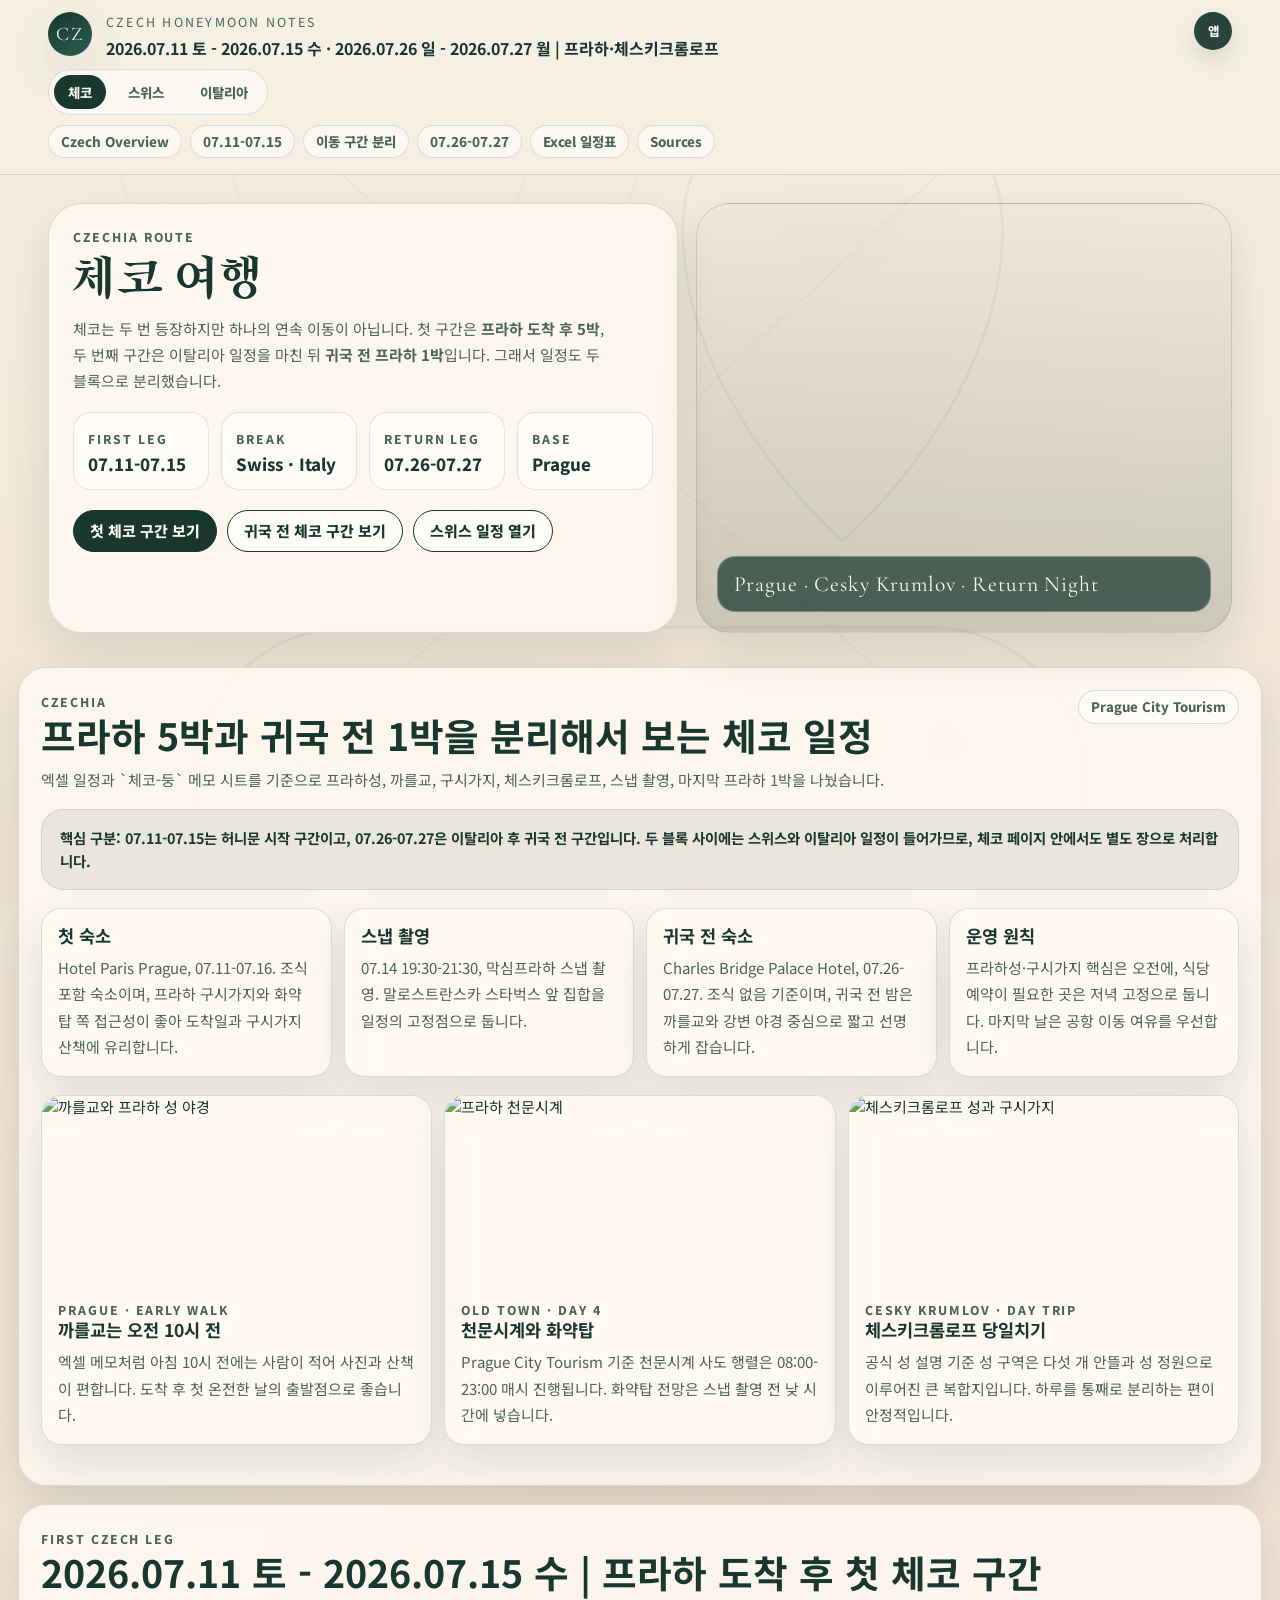
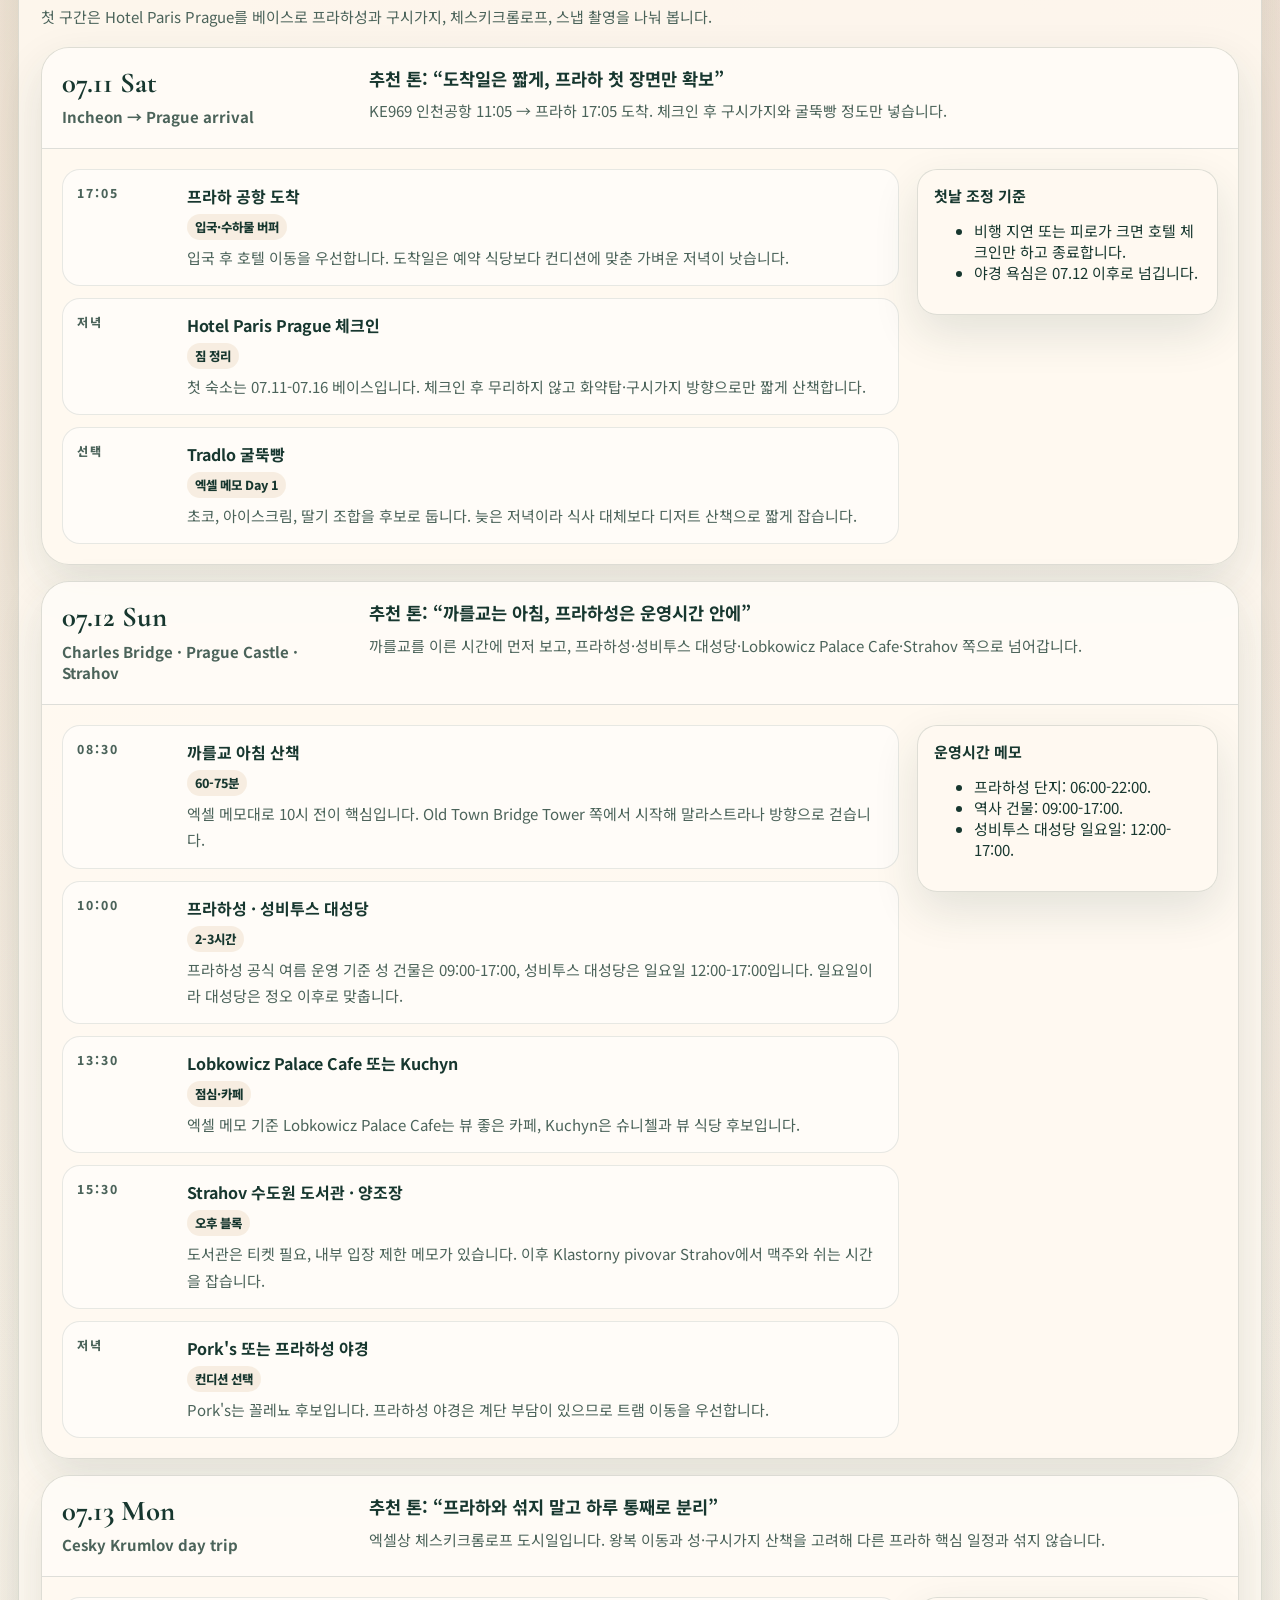
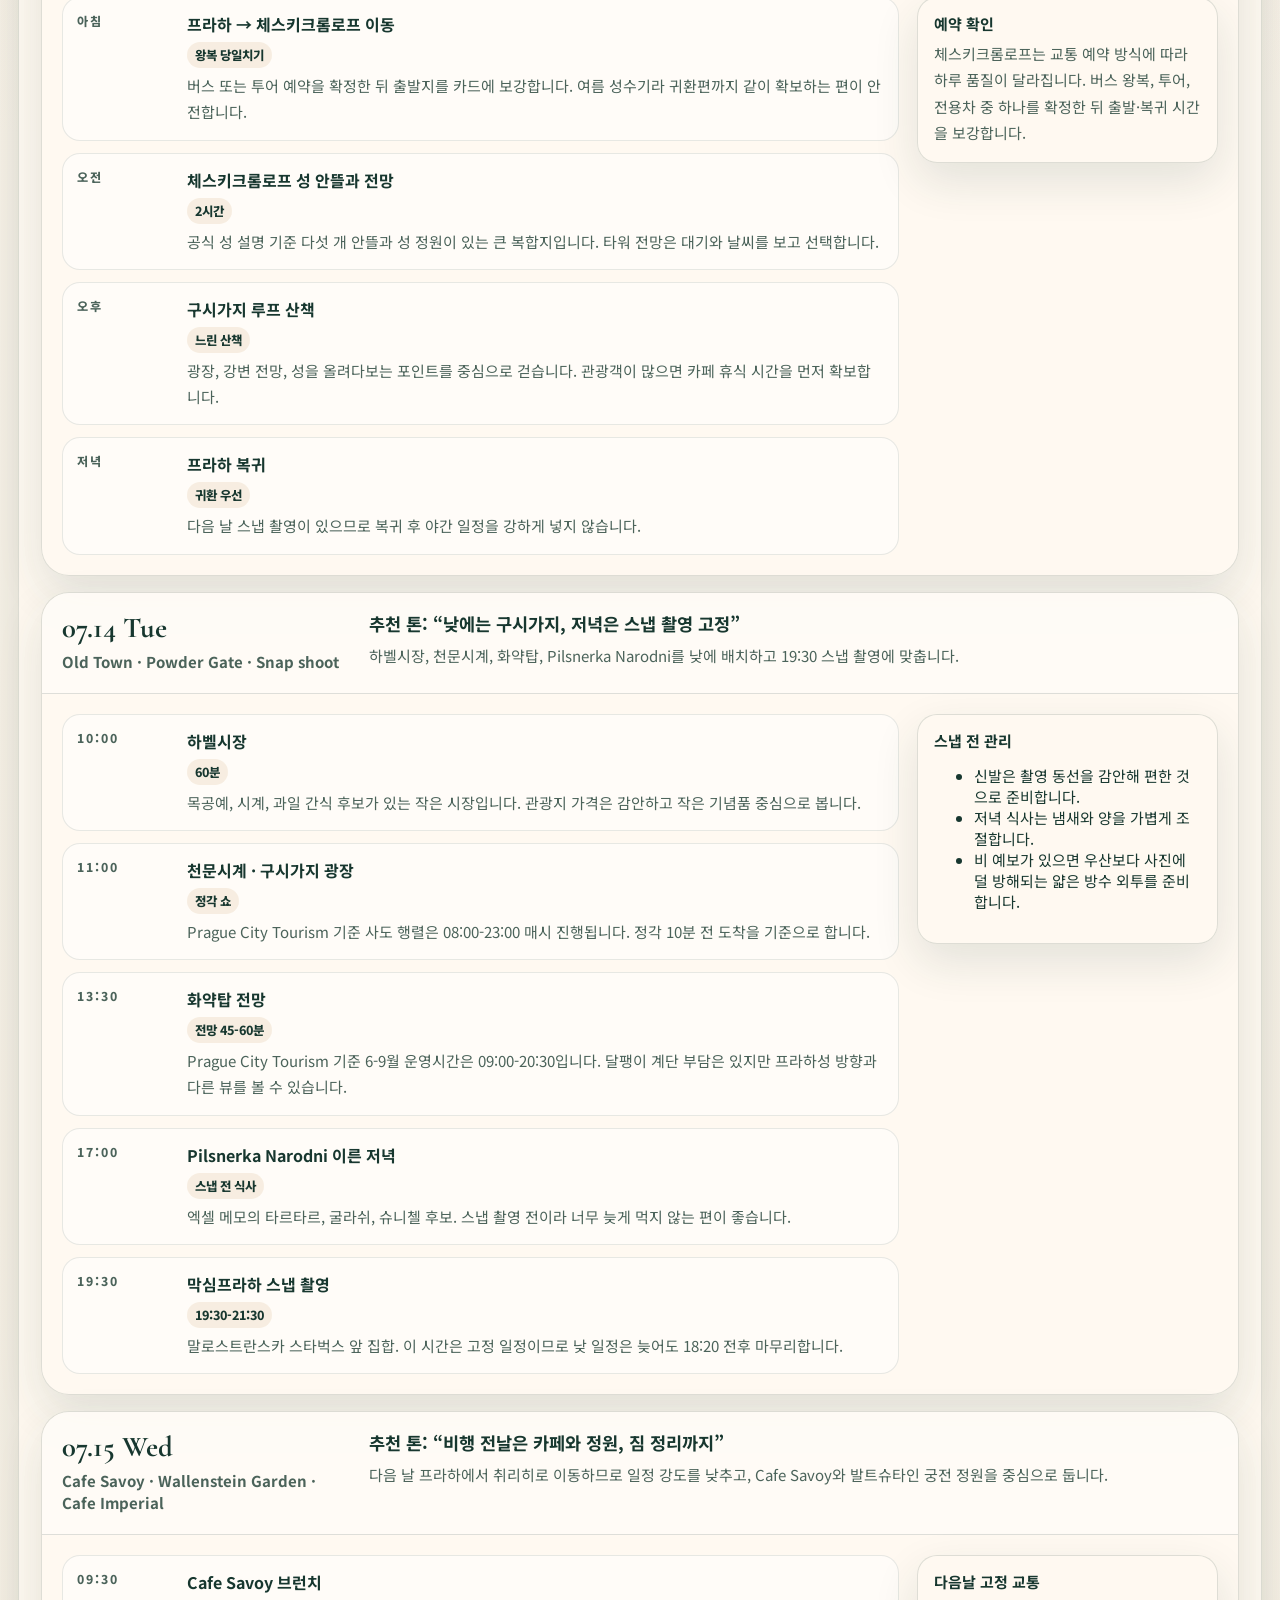
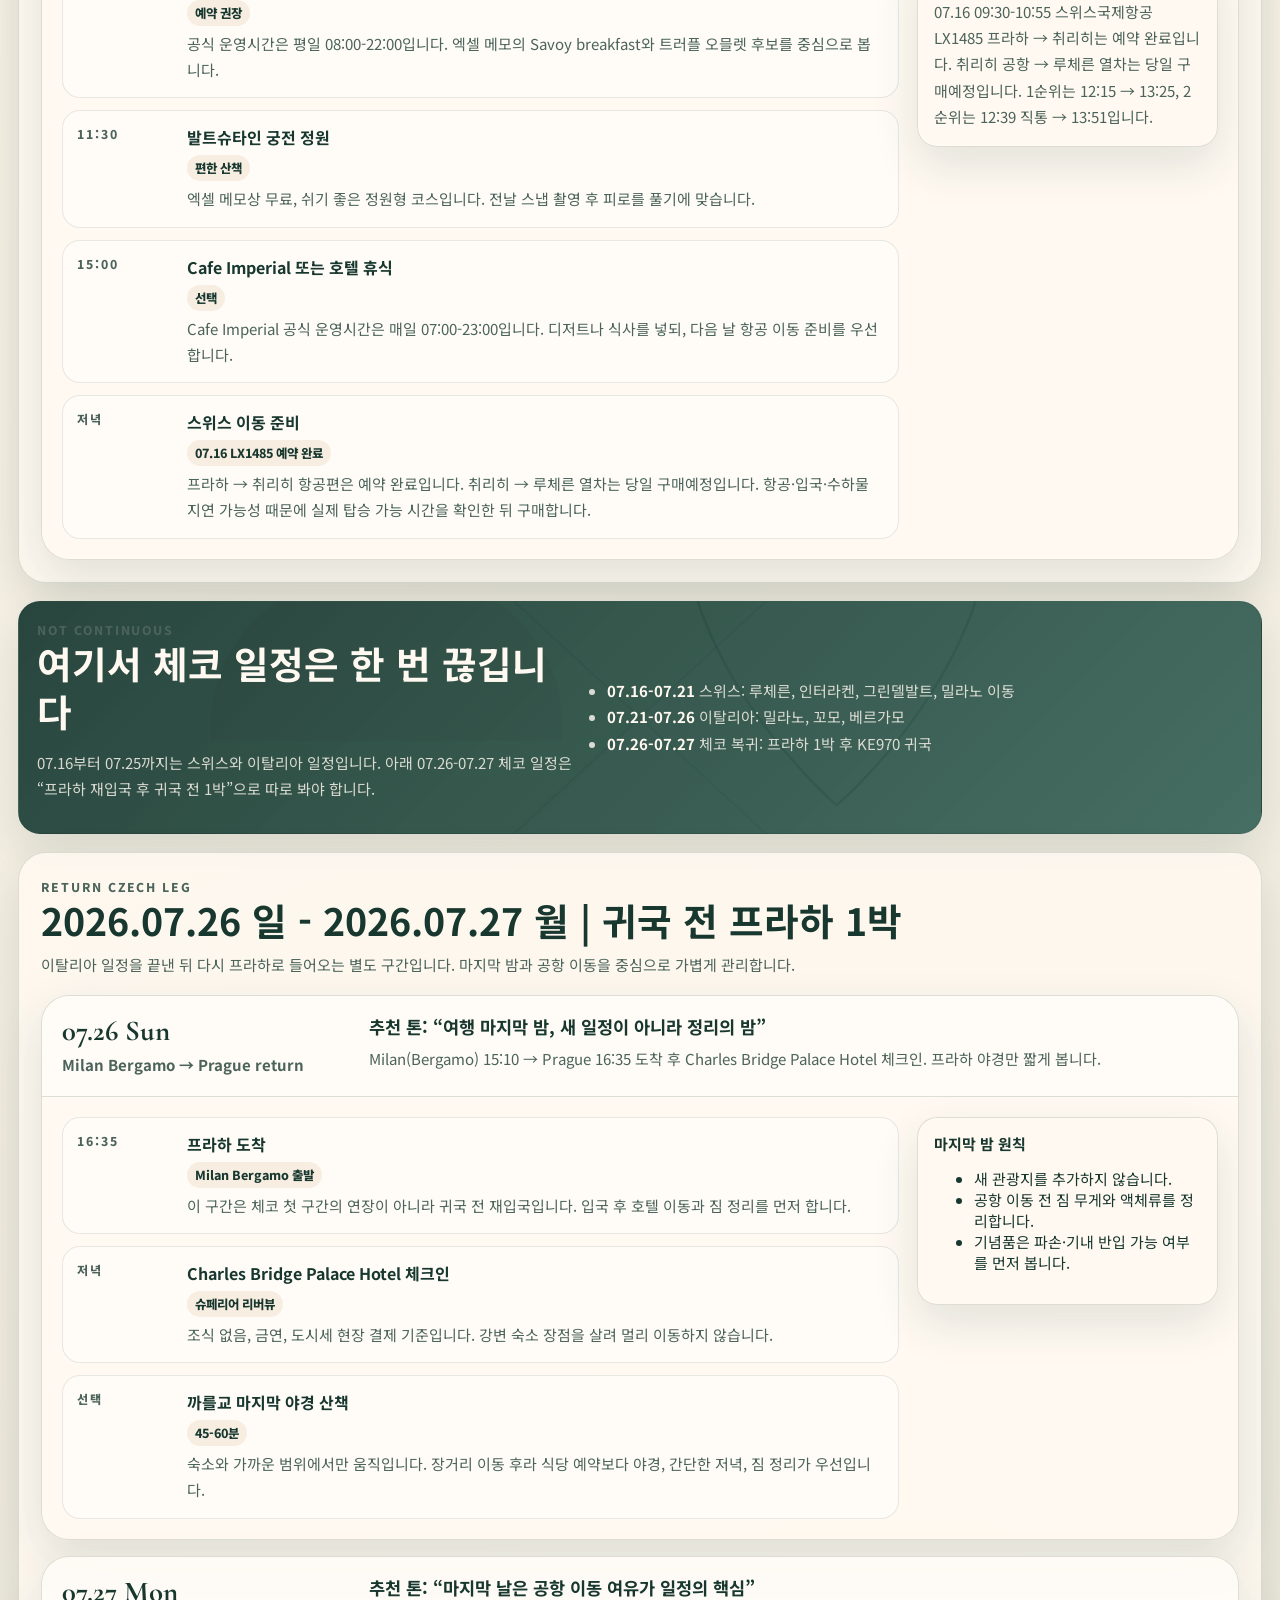
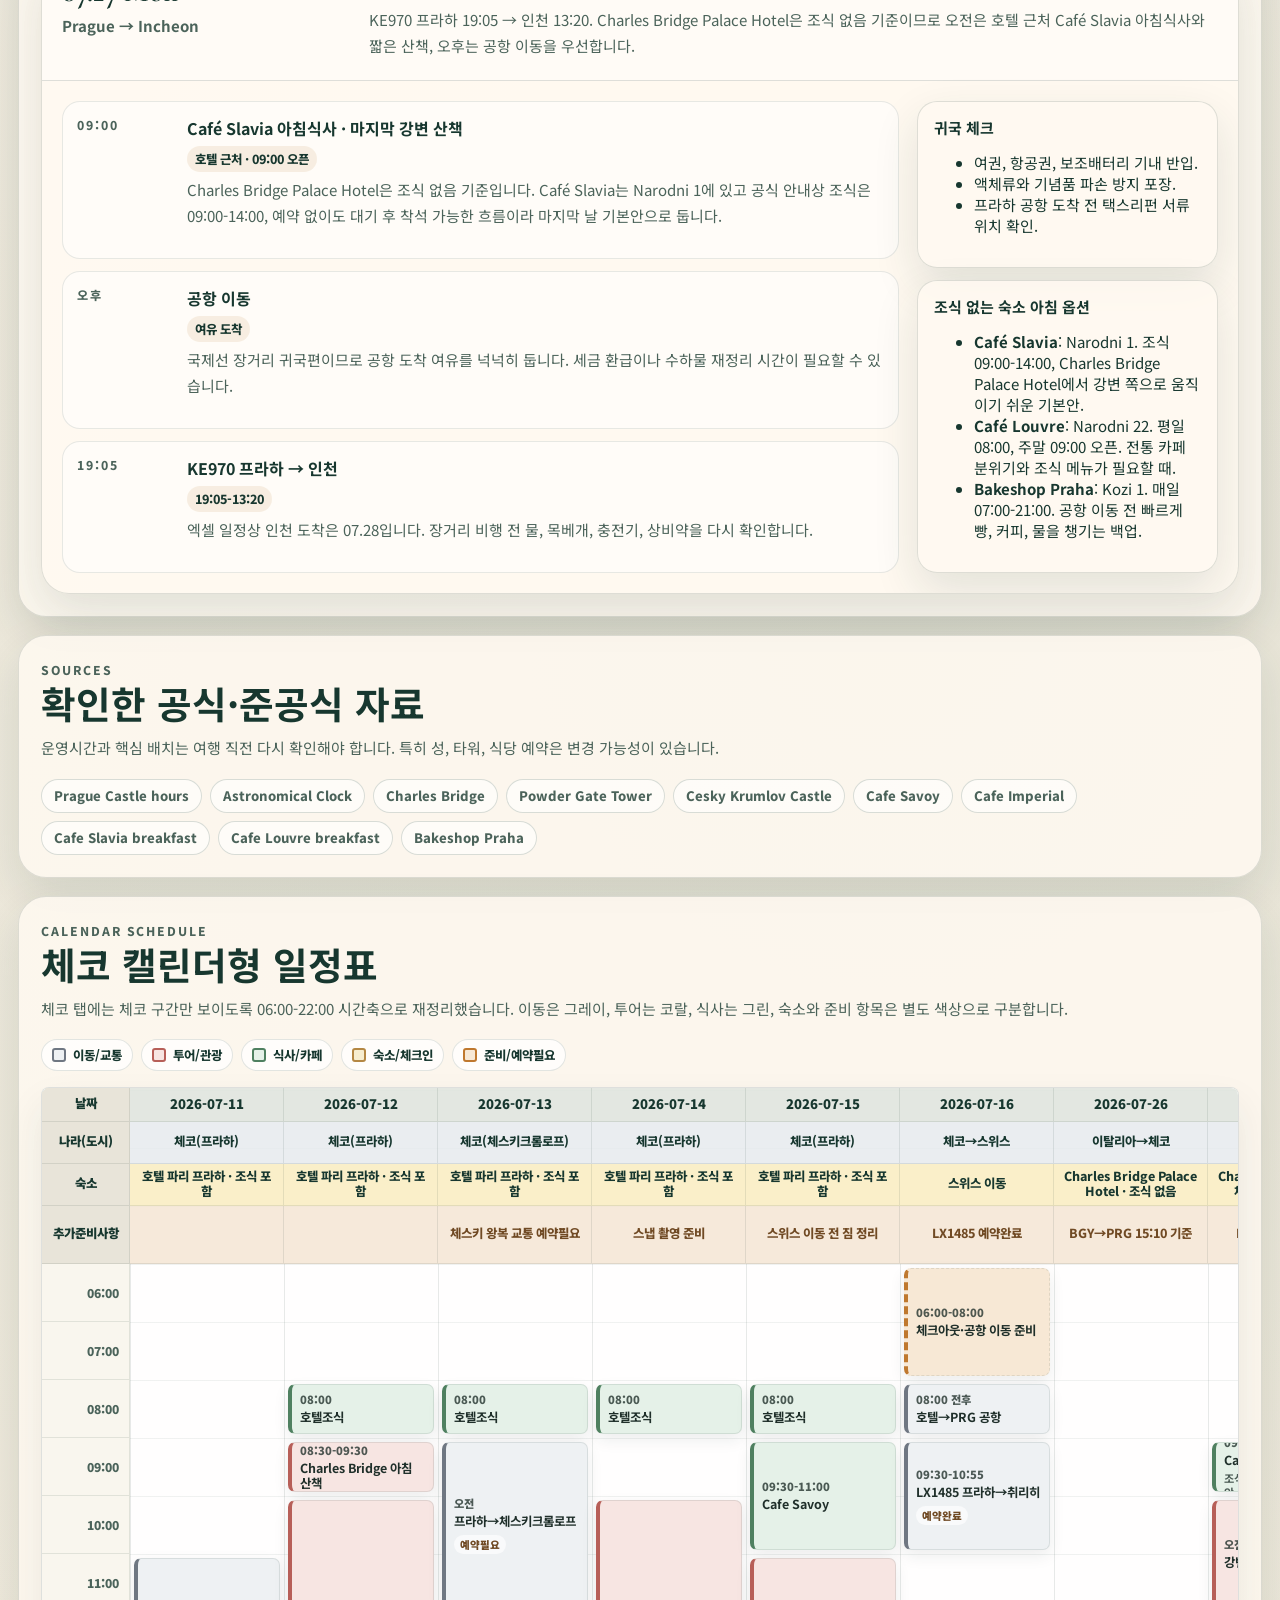
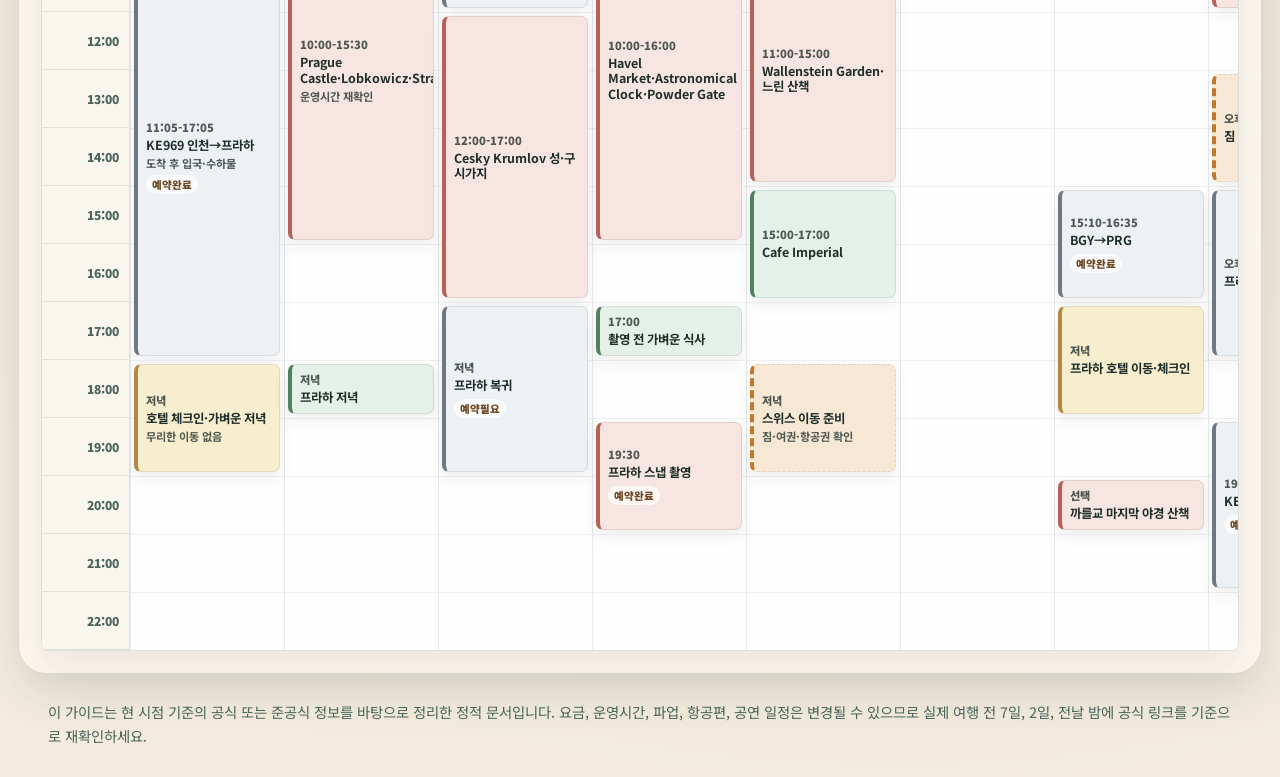
==== commit 24ba9050: "스위스 루체른 열차 당일 구매예정 표기 및 상세 팝업 수정 - 2026-07-03 23:30 KST" ====
--- a/czech_honeymoon_guide.html
+++ b/czech_honeymoon_guide.html
@@ -1407,14 +1407,14 @@
                     <div>
                       <strong>스위스 이동 준비</strong>
                       <span class="duration-tag">07.16 LX1485 예약 완료</span>
-                      <p>프라하 → 취리히 항공편은 예약 완료입니다. 취리히 → 루체른 열차는 12:15 Zürich Flughafen 출발 후보를 우선 구매 대상으로 두고, 여권, Swiss Half Fare Card, 충전기, 우비를 확인합니다.</p>
+                      <p>프라하 → 취리히 항공편은 예약 완료입니다. 취리히 → 루체른 열차는 당일 구매예정입니다. 항공·입국·수하물 지연 가능성 때문에 실제 탑승 가능 시간을 확인한 뒤 구매합니다.</p>
                     </div>
                   </div>
                 </div>
                 <aside class="day-aside">
                   <div class="aside-card">
                     <h4>다음날 고정 교통</h4>
-                    <p>07.16 09:30-10:55 스위스국제항공 LX1485 프라하 → 취리히는 예약 완료입니다. 취리히 공항에서는 12:15 → 13:25 Luzern 도착편을 추천 구매 후보로 두고, 12:39 직통 또는 13:15 직통은 지연 백업입니다.</p>
+                    <p>07.16 09:30-10:55 스위스국제항공 LX1485 프라하 → 취리히는 예약 완료입니다. 취리히 공항 → 루체른 열차는 당일 구매예정입니다. 1순위는 12:15 → 13:25, 2순위는 12:39 직통 → 13:51입니다.</p>
                   </div>
                 </aside>
               </div>
@@ -1762,7 +1762,7 @@
               <span class="event-time">08:00 전후</span>
               <strong>호텔→PRG 공항</strong>
             </div>
-            <div class="calendar-event transit" style="grid-column:7; grid-row:8 / span 2;" data-detail="09:30 프라하 PRG 출발|10:55 취리히 ZRH 도착|스위스 탭에서는 취리히 공항 → 루체른 이동 예약필요로 이어짐">
+            <div class="calendar-event transit" style="grid-column:7; grid-row:8 / span 2;" data-detail="09:30 프라하 PRG 출발|10:55 취리히 ZRH 도착|스위스 탭에서는 취리히 공항 → 루체른 이동 당일 구매예정으로 이어짐">
               <span class="event-time">09:30-10:55</span>
               <strong>LX1485 프라하→취리히</strong>
               <span class="schedule-badge">예약완료</span>
--- a/assets/schedule-detail.css
+++ b/assets/schedule-detail.css
@@ -160,6 +160,10 @@
   gap: 7px;
 }
 
+.schedule-detail-head .schedule-detail-status {
+  margin-top: 10px;
+}
+
 .schedule-detail-chip.urgent {
   background: #f7e8d5;
   color: #8a511f;
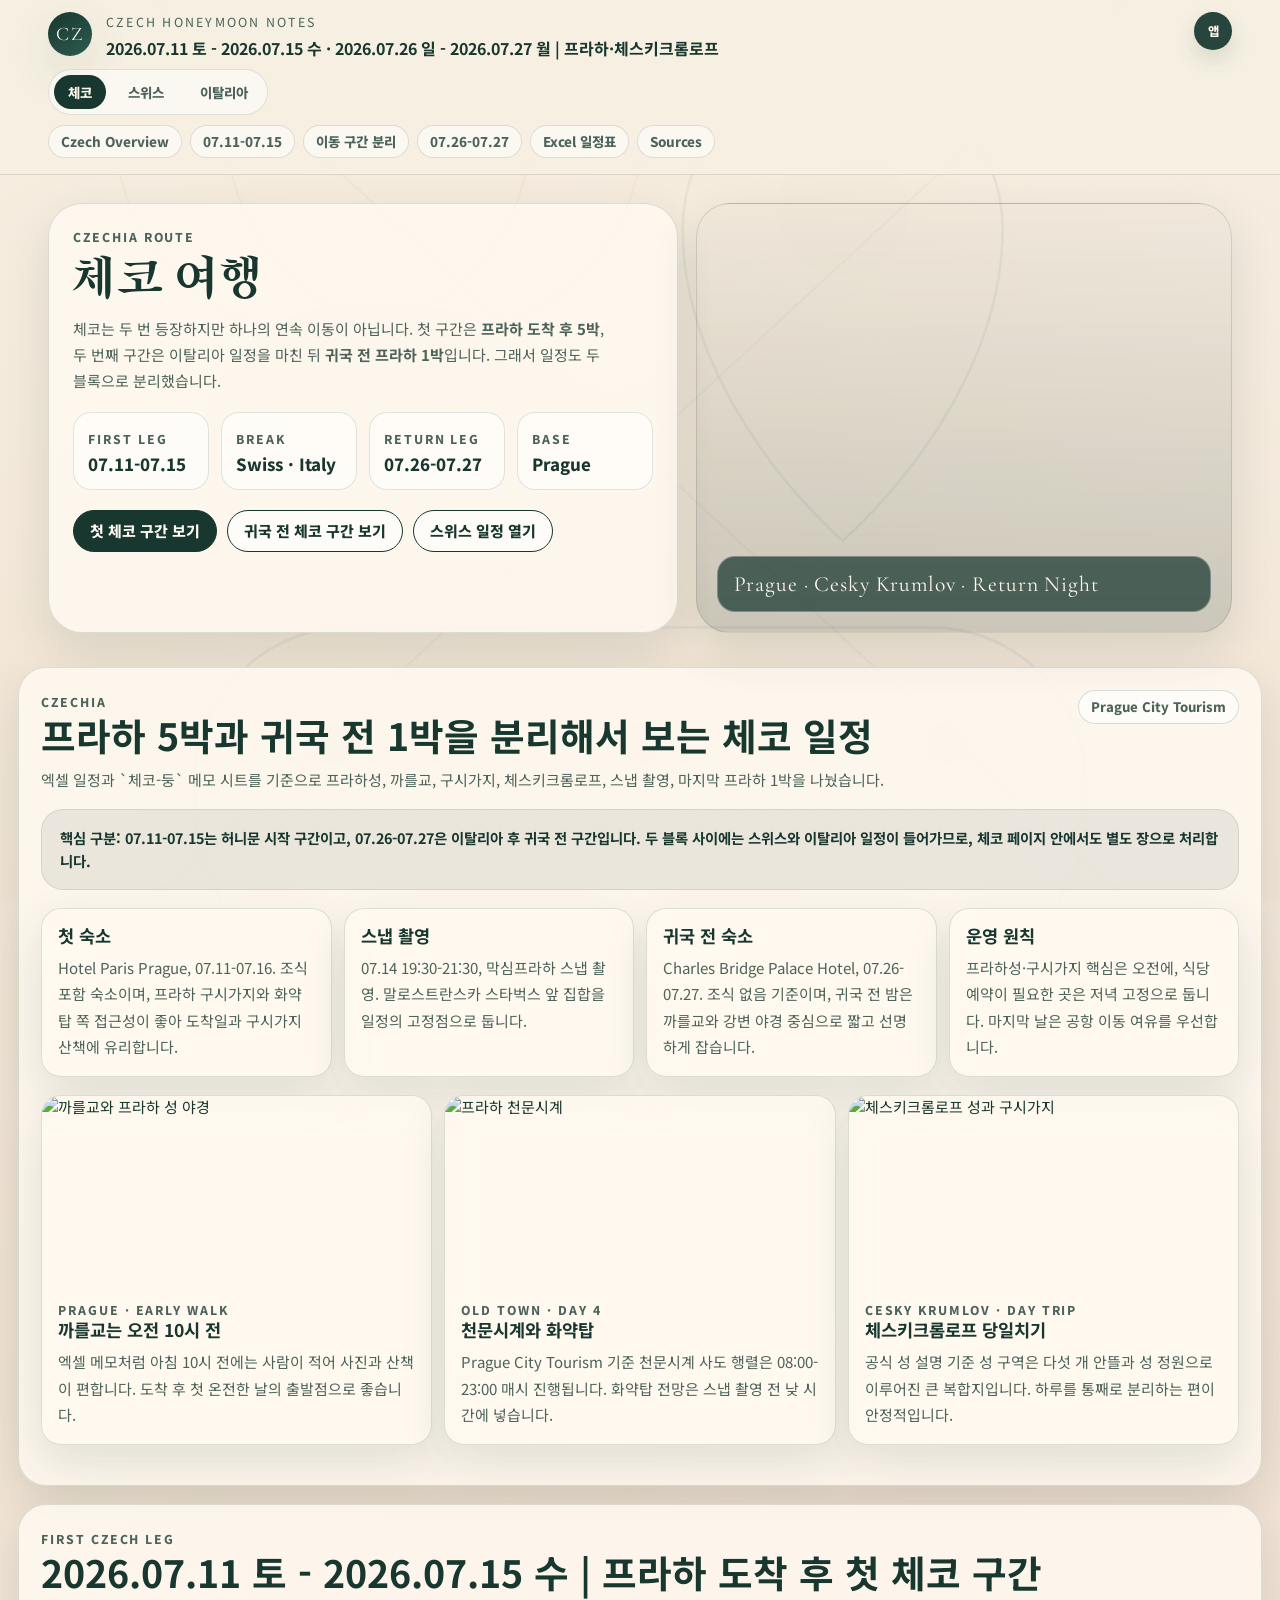
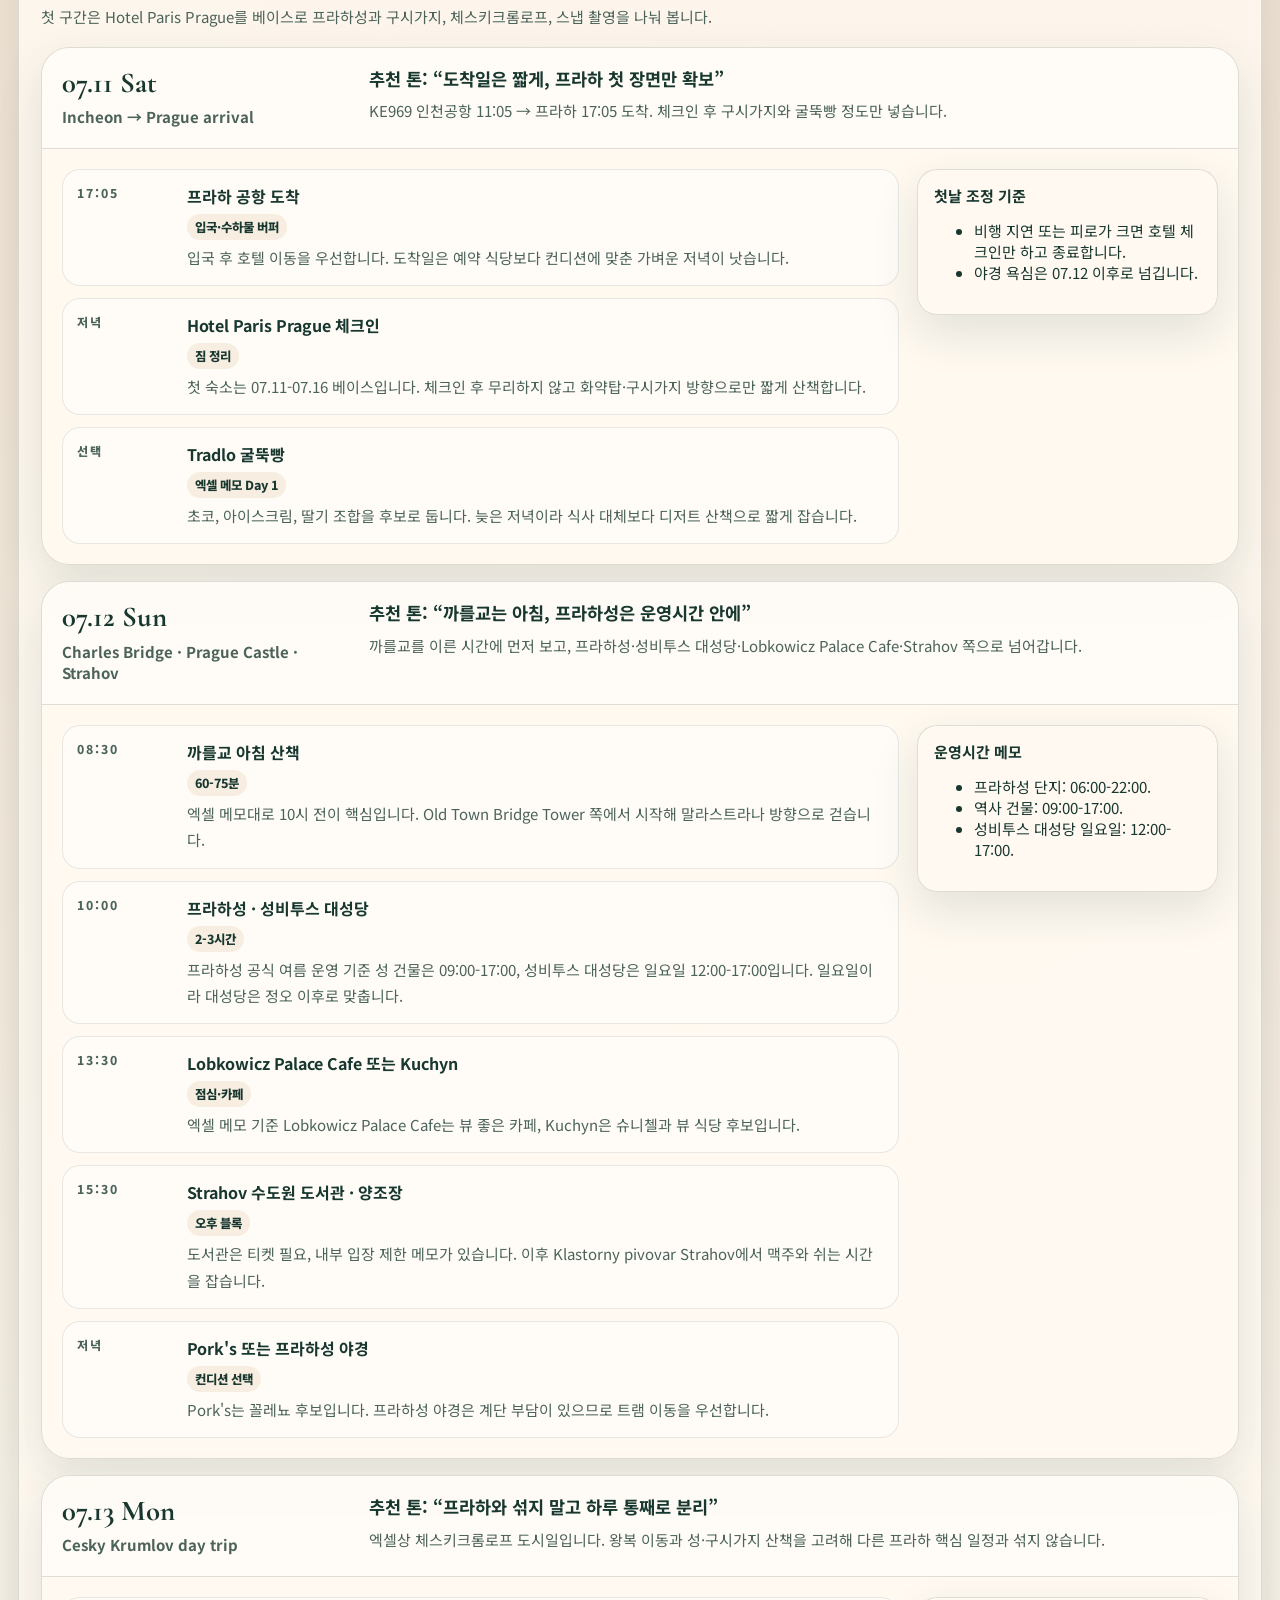
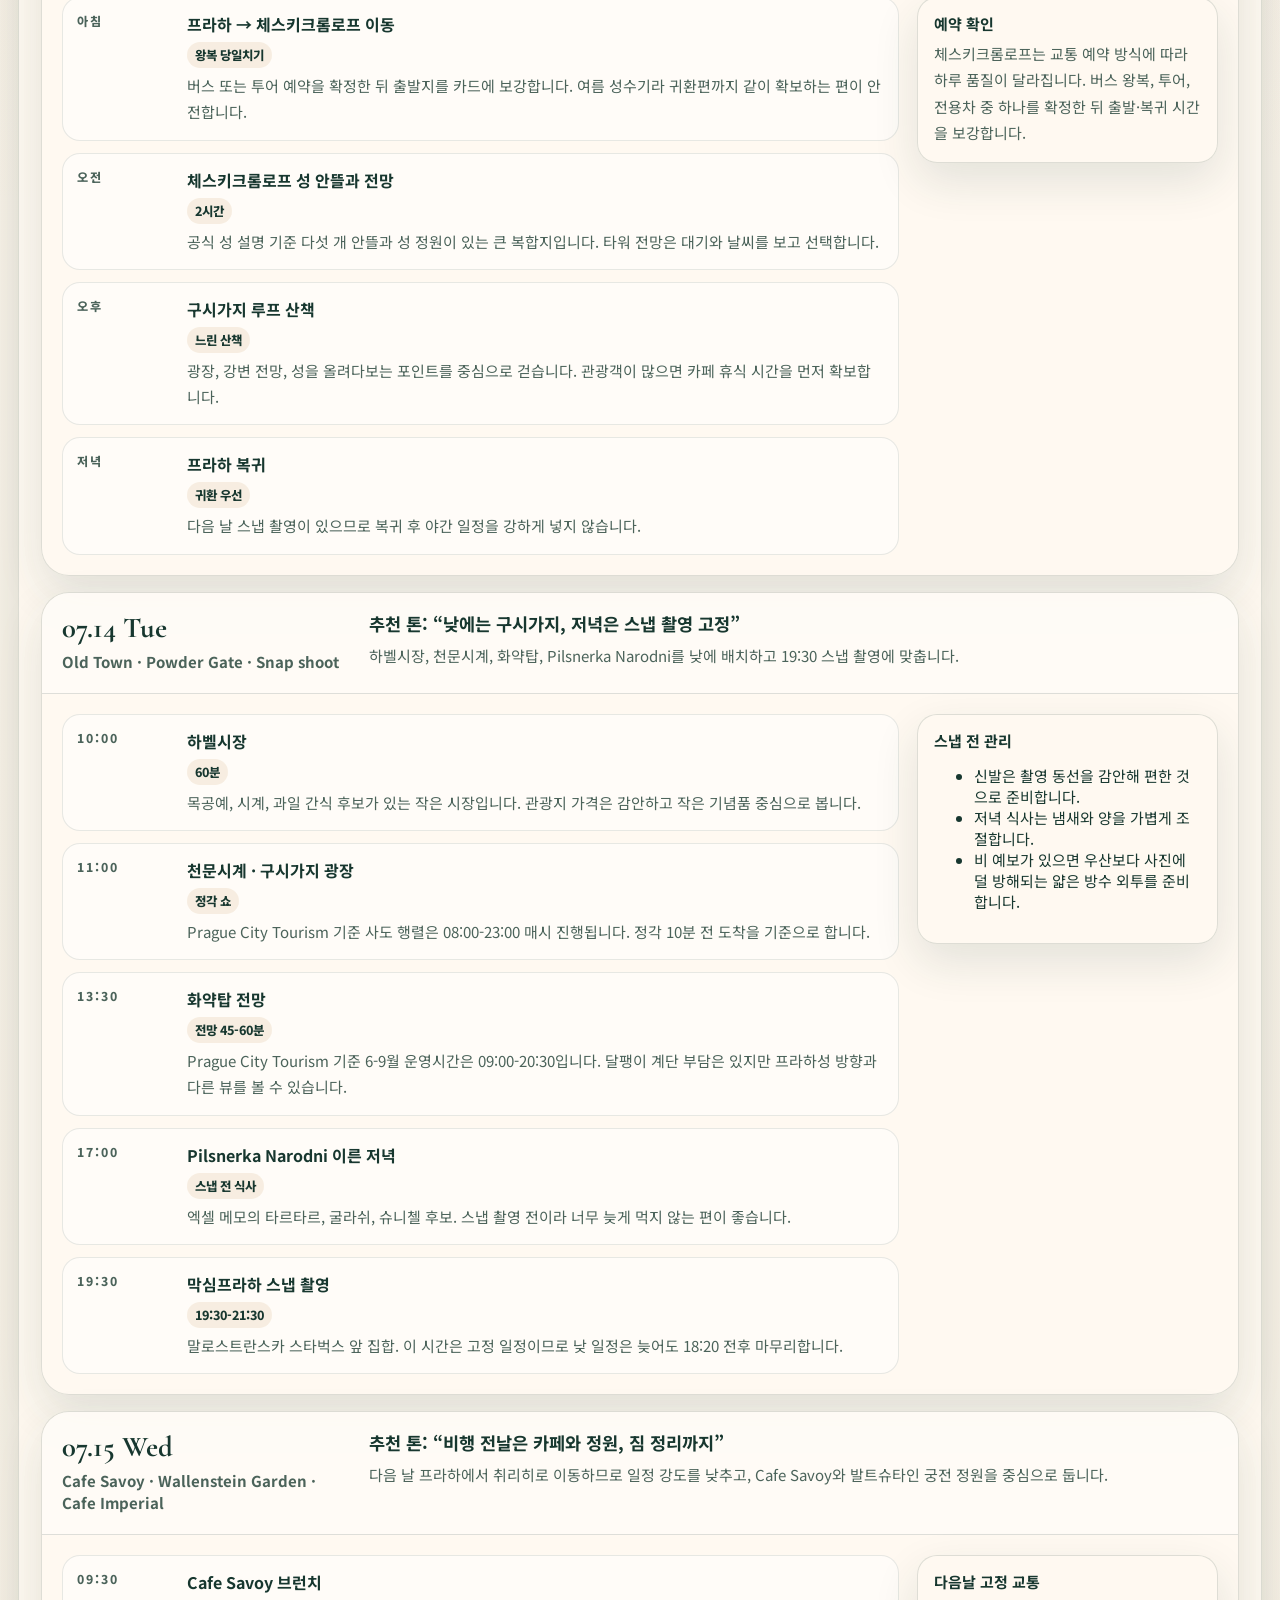
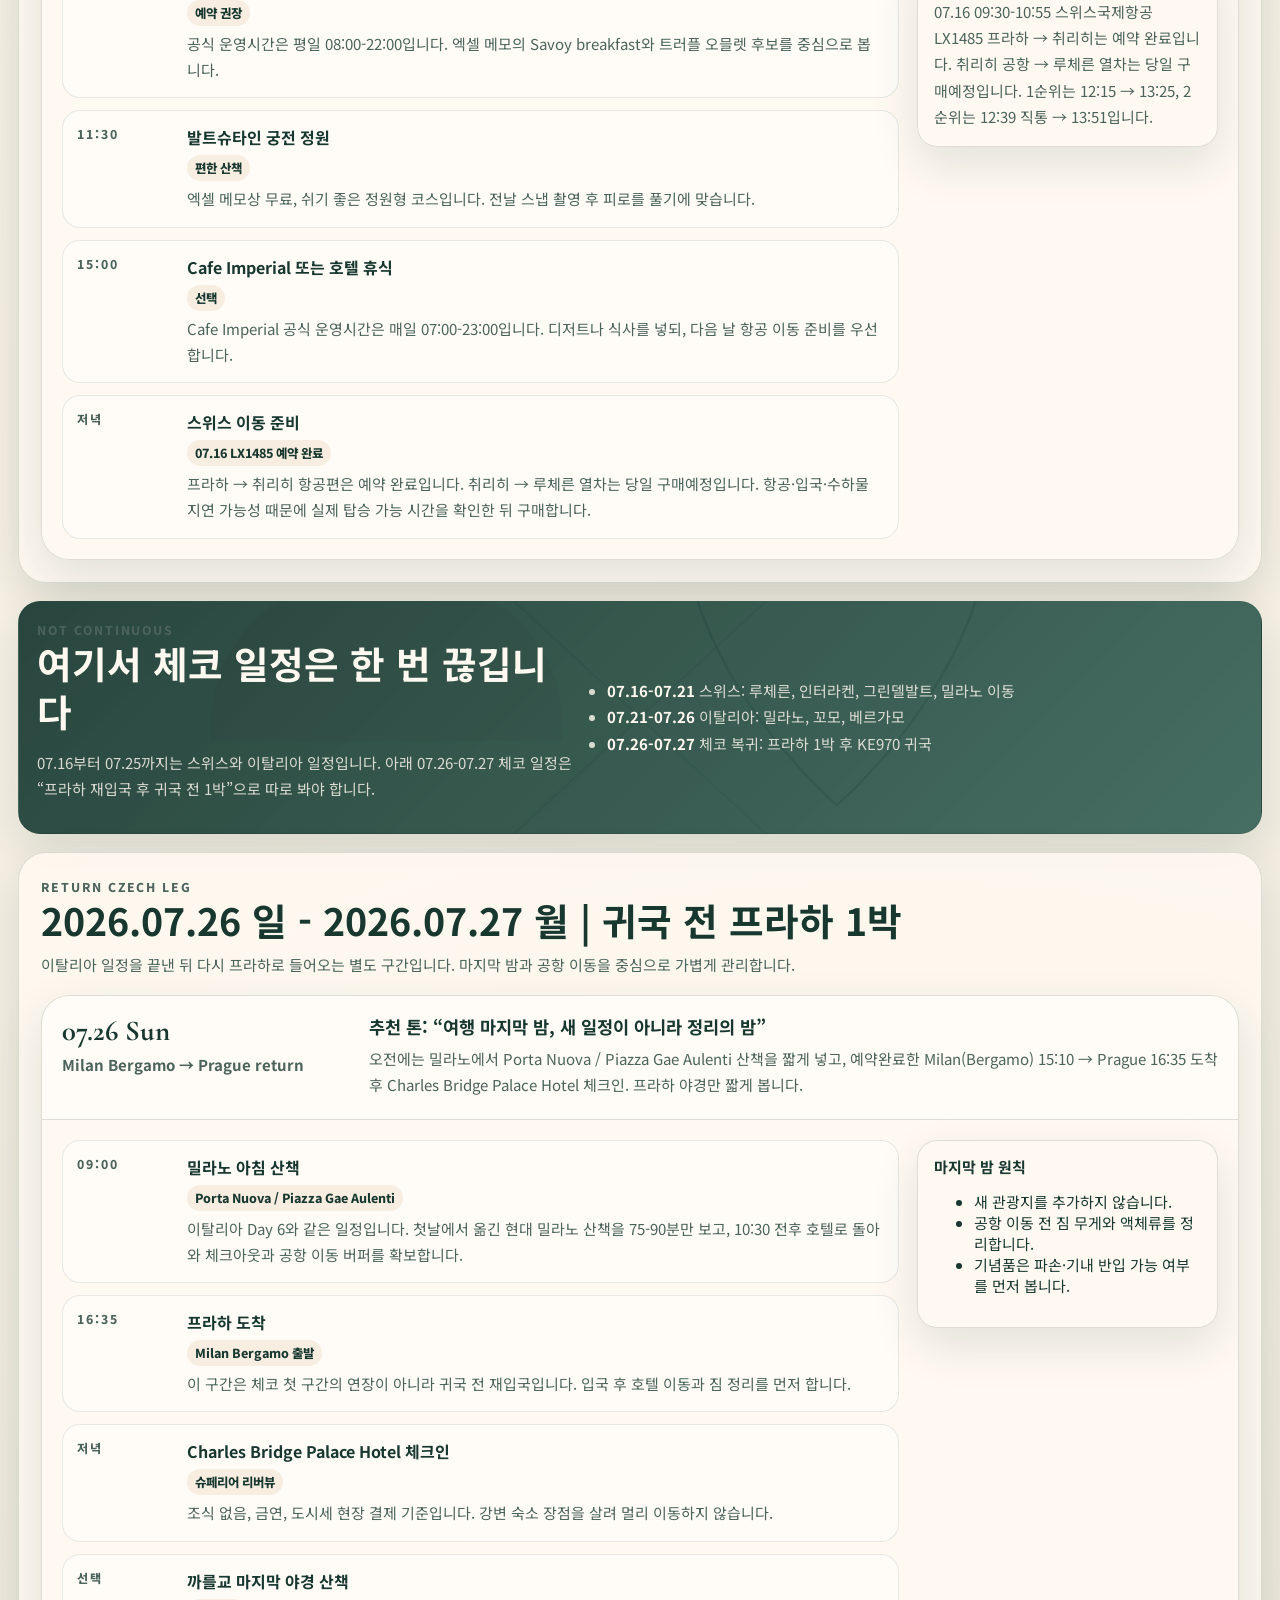
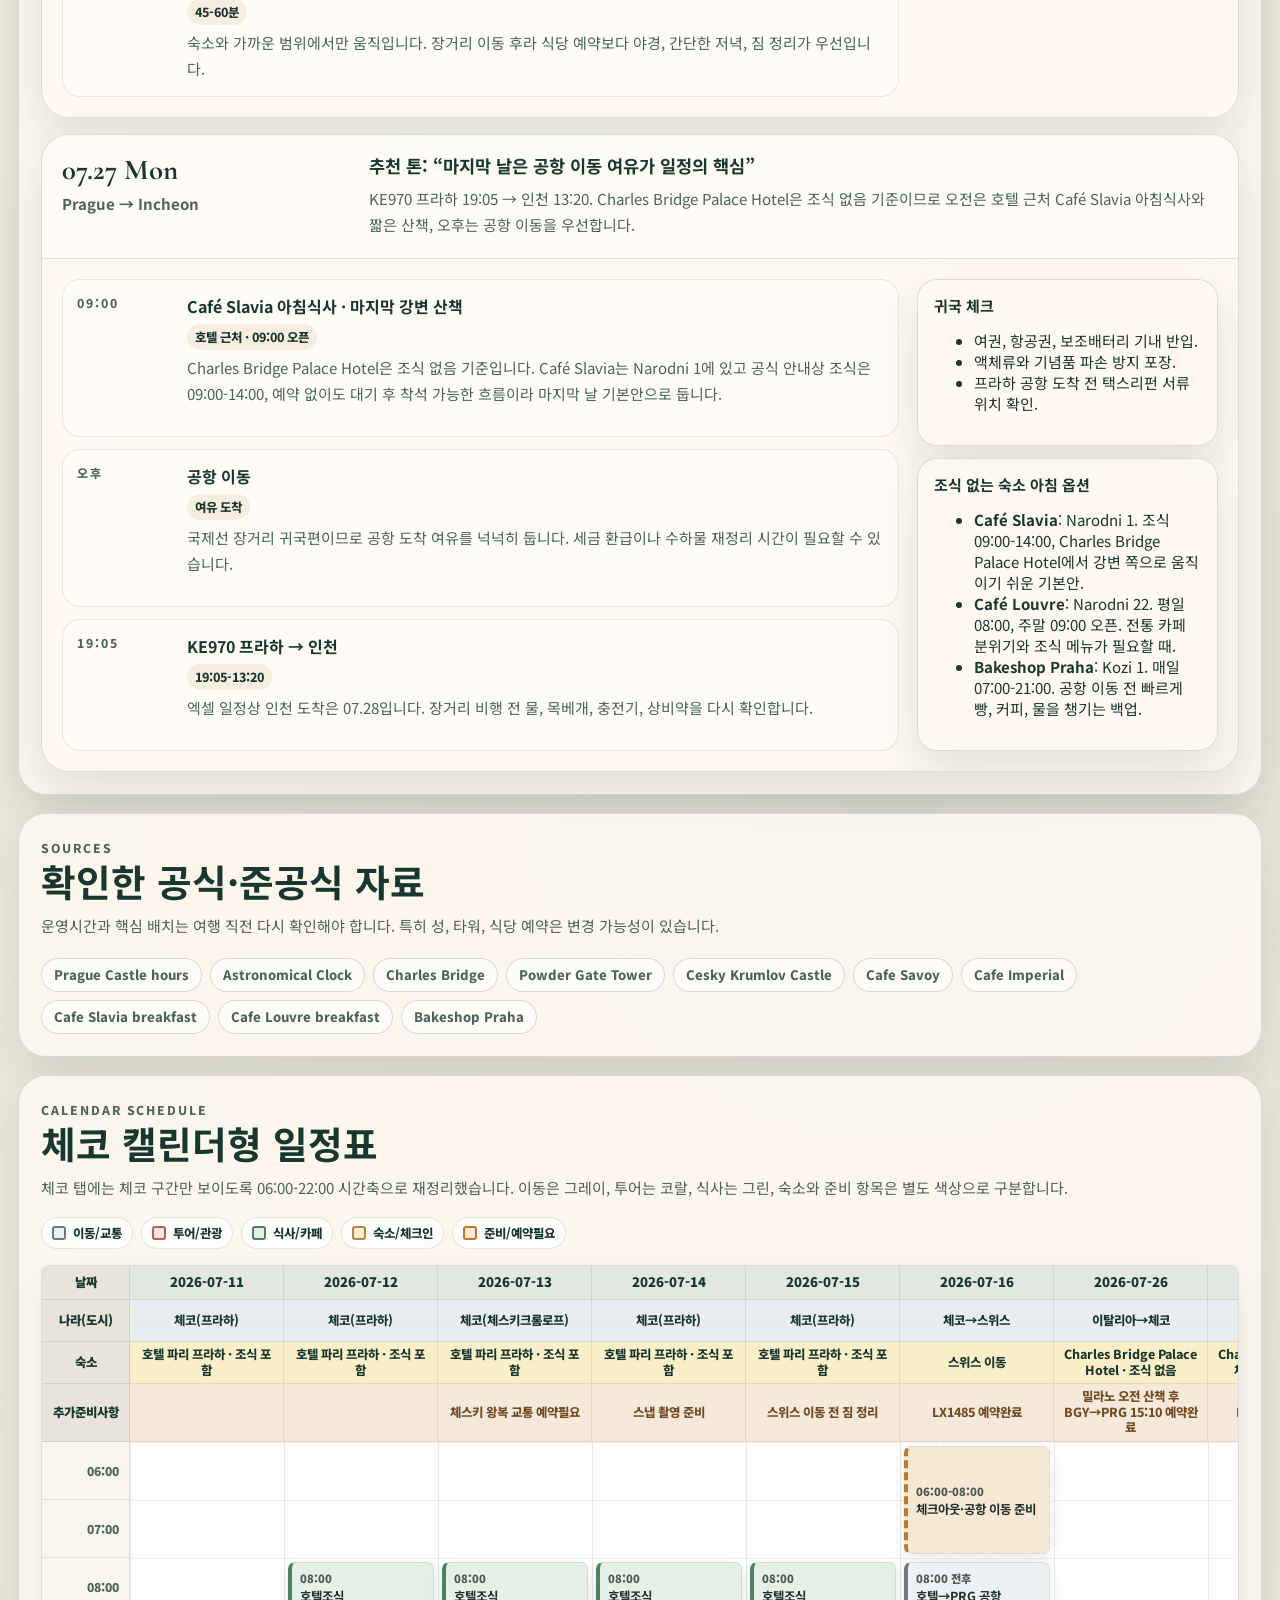
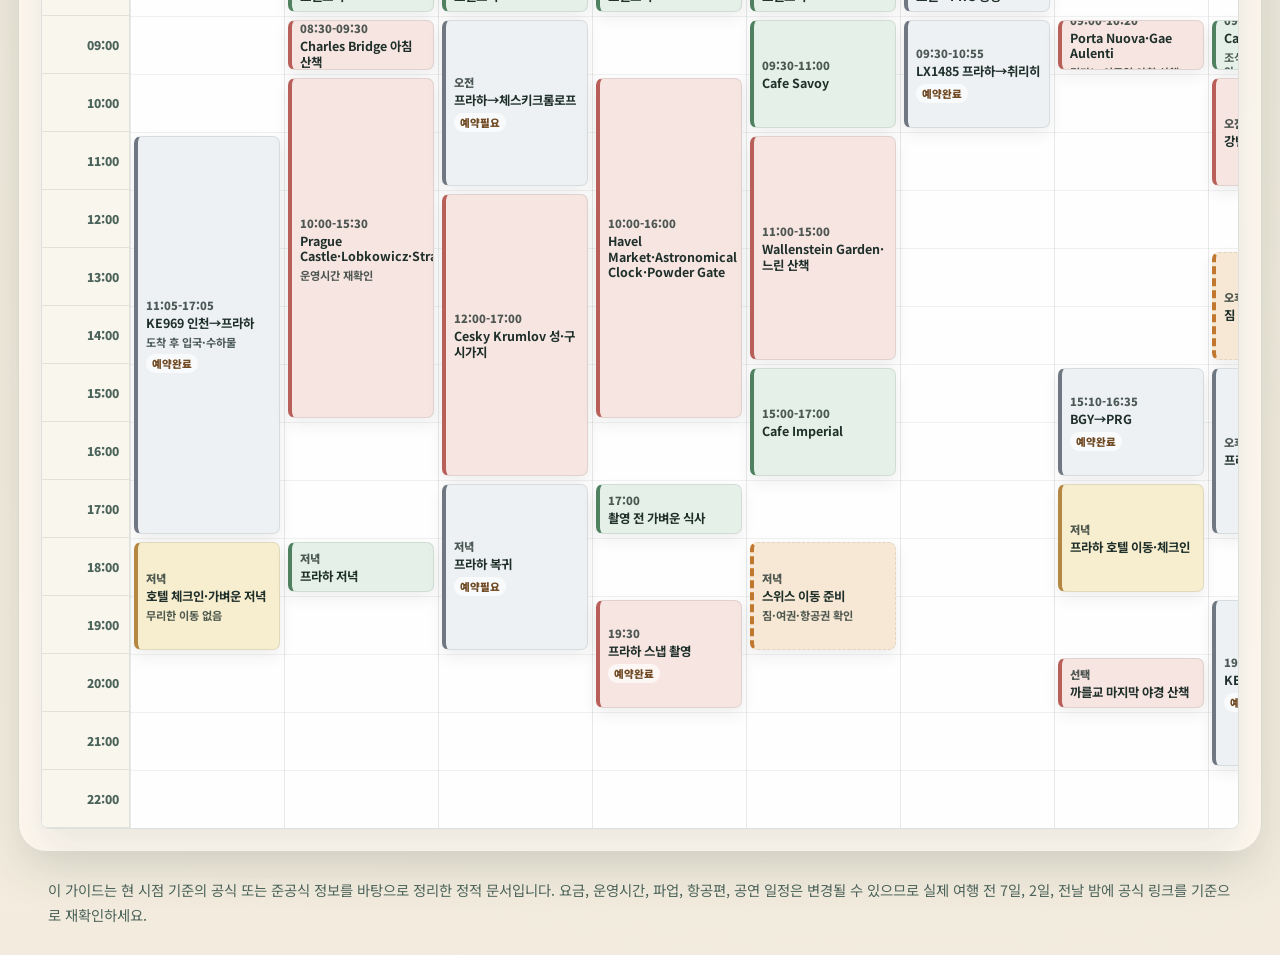
==== commit c308789b: "일정 기본안" ====
--- a/czech_honeymoon_guide.html
+++ b/czech_honeymoon_guide.html
@@ -1460,11 +1460,19 @@
                 </div>
                 <div class="day-intro">
                   <h3>추천 톤: “여행 마지막 밤, 새 일정이 아니라 정리의 밤”</h3>
-                  <p>Milan(Bergamo) 15:10 → Prague 16:35 도착 후 Charles Bridge Palace Hotel 체크인. 프라하 야경만 짧게 봅니다.</p>
+                  <p>오전에는 밀라노에서 Porta Nuova / Piazza Gae Aulenti 산책을 짧게 넣고, 예약완료한 Milan(Bergamo) 15:10 → Prague 16:35 도착 후 Charles Bridge Palace Hotel 체크인. 프라하 야경만 짧게 봅니다.</p>
                 </div>
               </div>
               <div class="day-content">
                 <div class="timeline">
+                  <div class="timeline-item">
+                    <div class="time-tag">09:00</div>
+                    <div>
+                      <strong>밀라노 아침 산책</strong>
+                      <span class="duration-tag">Porta Nuova / Piazza Gae Aulenti</span>
+                      <p>이탈리아 Day 6와 같은 일정입니다. 첫날에서 옮긴 현대 밀라노 산책을 75-90분만 보고, 10:30 전후 호텔로 돌아와 체크아웃과 공항 이동 버퍼를 확보합니다.</p>
+                    </div>
+                  </div>
                   <div class="timeline-item">
                     <div class="time-tag">16:35</div>
                     <div>
@@ -1643,7 +1651,7 @@
             <div class="calendar-meta prep-row" style="grid-column:5; grid-row:4;">스냅 촬영 준비</div>
             <div class="calendar-meta prep-row" style="grid-column:6; grid-row:4;">스위스 이동 전 짐 정리</div>
             <div class="calendar-meta prep-row" style="grid-column:7; grid-row:4;">LX1485 예약완료</div>
-            <div class="calendar-meta prep-row" style="grid-column:8; grid-row:4;">BGY→PRG 15:10 기준</div>
+            <div class="calendar-meta prep-row" style="grid-column:8; grid-row:4;">밀라노 오전 산책 후 BGY→PRG 15:10 예약완료</div>
             <div class="calendar-meta prep-row" style="grid-column:9; grid-row:4;">KE970 19:05 출발</div>
             <div class="calendar-day-bg" style="grid-column:2;"></div>
             <div class="calendar-day-bg" style="grid-column:3;"></div>
@@ -1767,6 +1775,11 @@
               <strong>LX1485 프라하→취리히</strong>
               <span class="schedule-badge">예약완료</span>
             </div>
+            <div class="calendar-event tour" style="grid-column:8; grid-row:8 / span 1;" data-detail="이탈리아 Day 6와 동일|첫날에서 옮긴 Porta Nuova / Piazza Gae Aulenti 아침 산책|10:30 전후 호텔 복귀 후 체크아웃">
+              <span class="event-time">09:00-10:20</span>
+              <strong>Porta Nuova·Gae Aulenti</strong>
+              <span class="event-note">밀라노 이동일 아침 산책</span>
+            </div>
             <div class="calendar-event transit" style="grid-column:8; grid-row:14 / span 2;" data-detail="15:10 BGY 출발|16:35 PRG 도착|체코 페이지 일정은 이 시간을 기준으로 작성">
               <span class="event-time">15:10-16:35</span>
               <strong>BGY→PRG</strong>
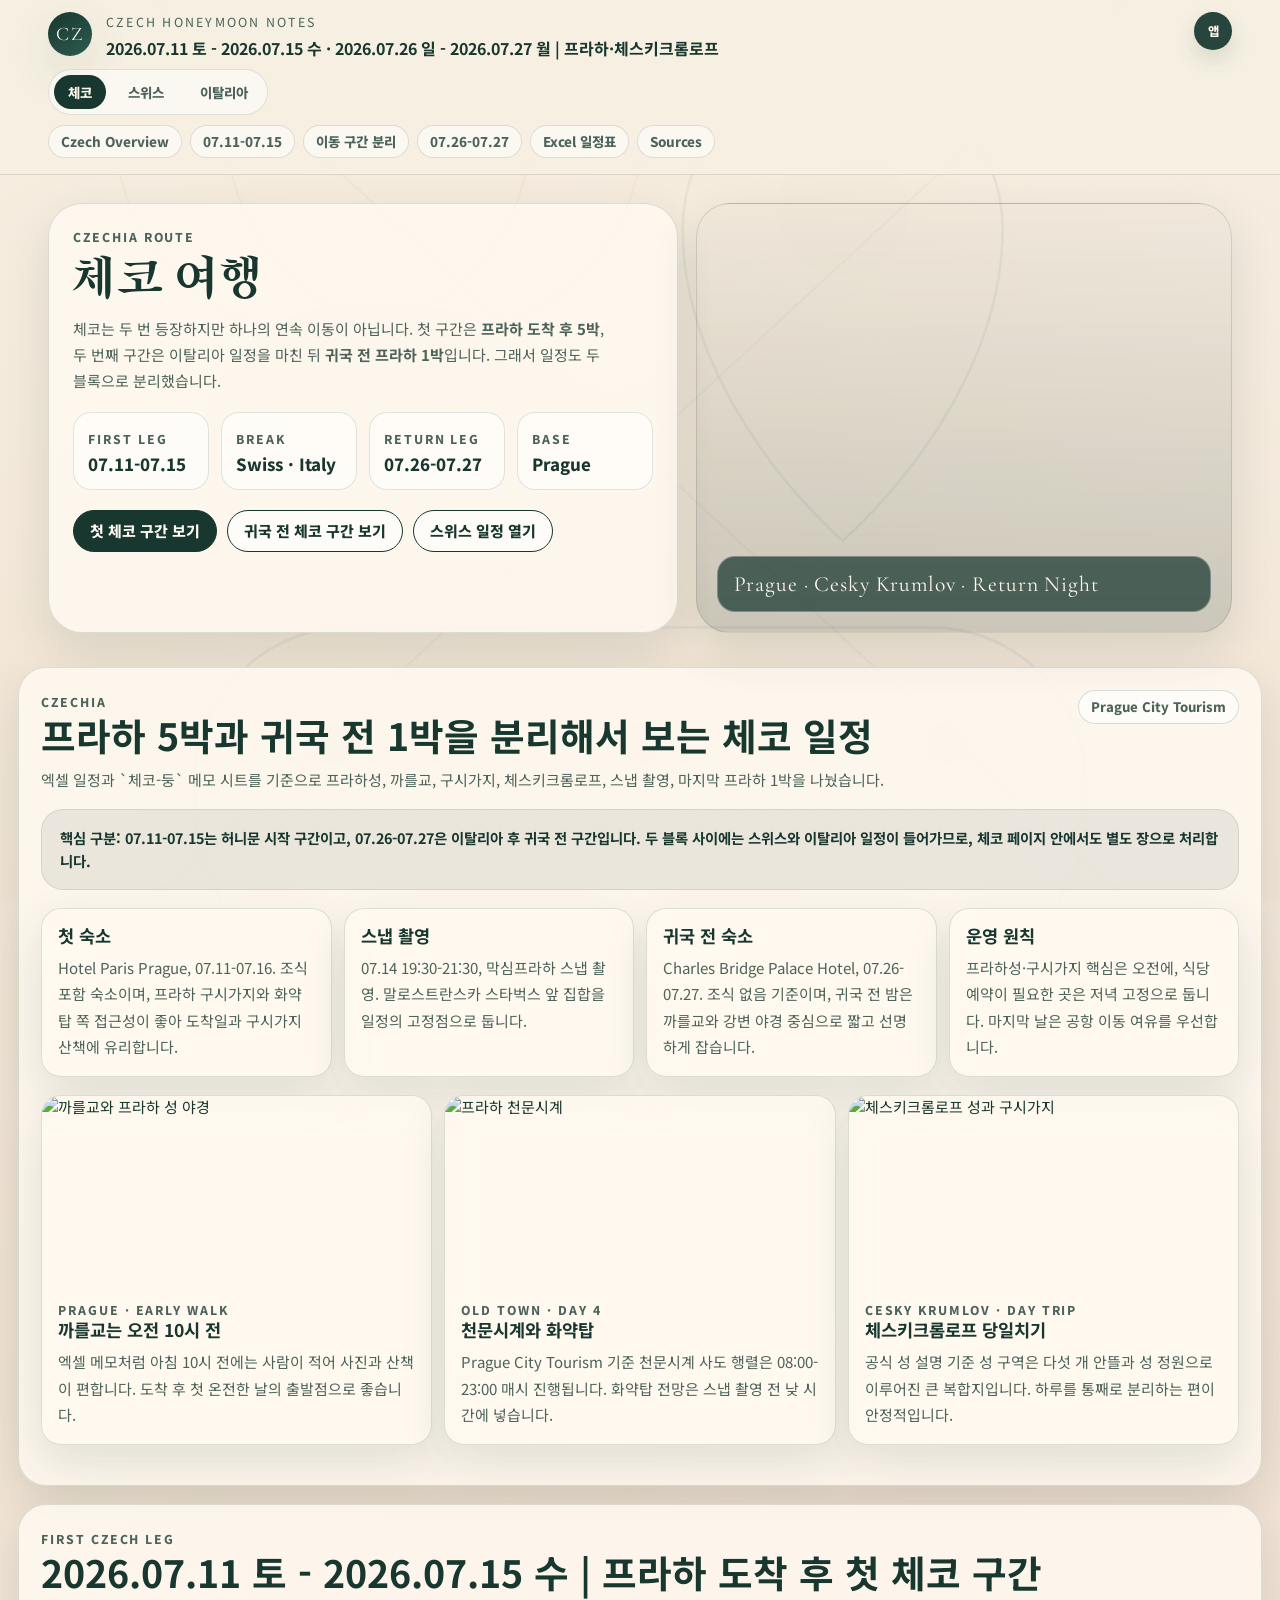
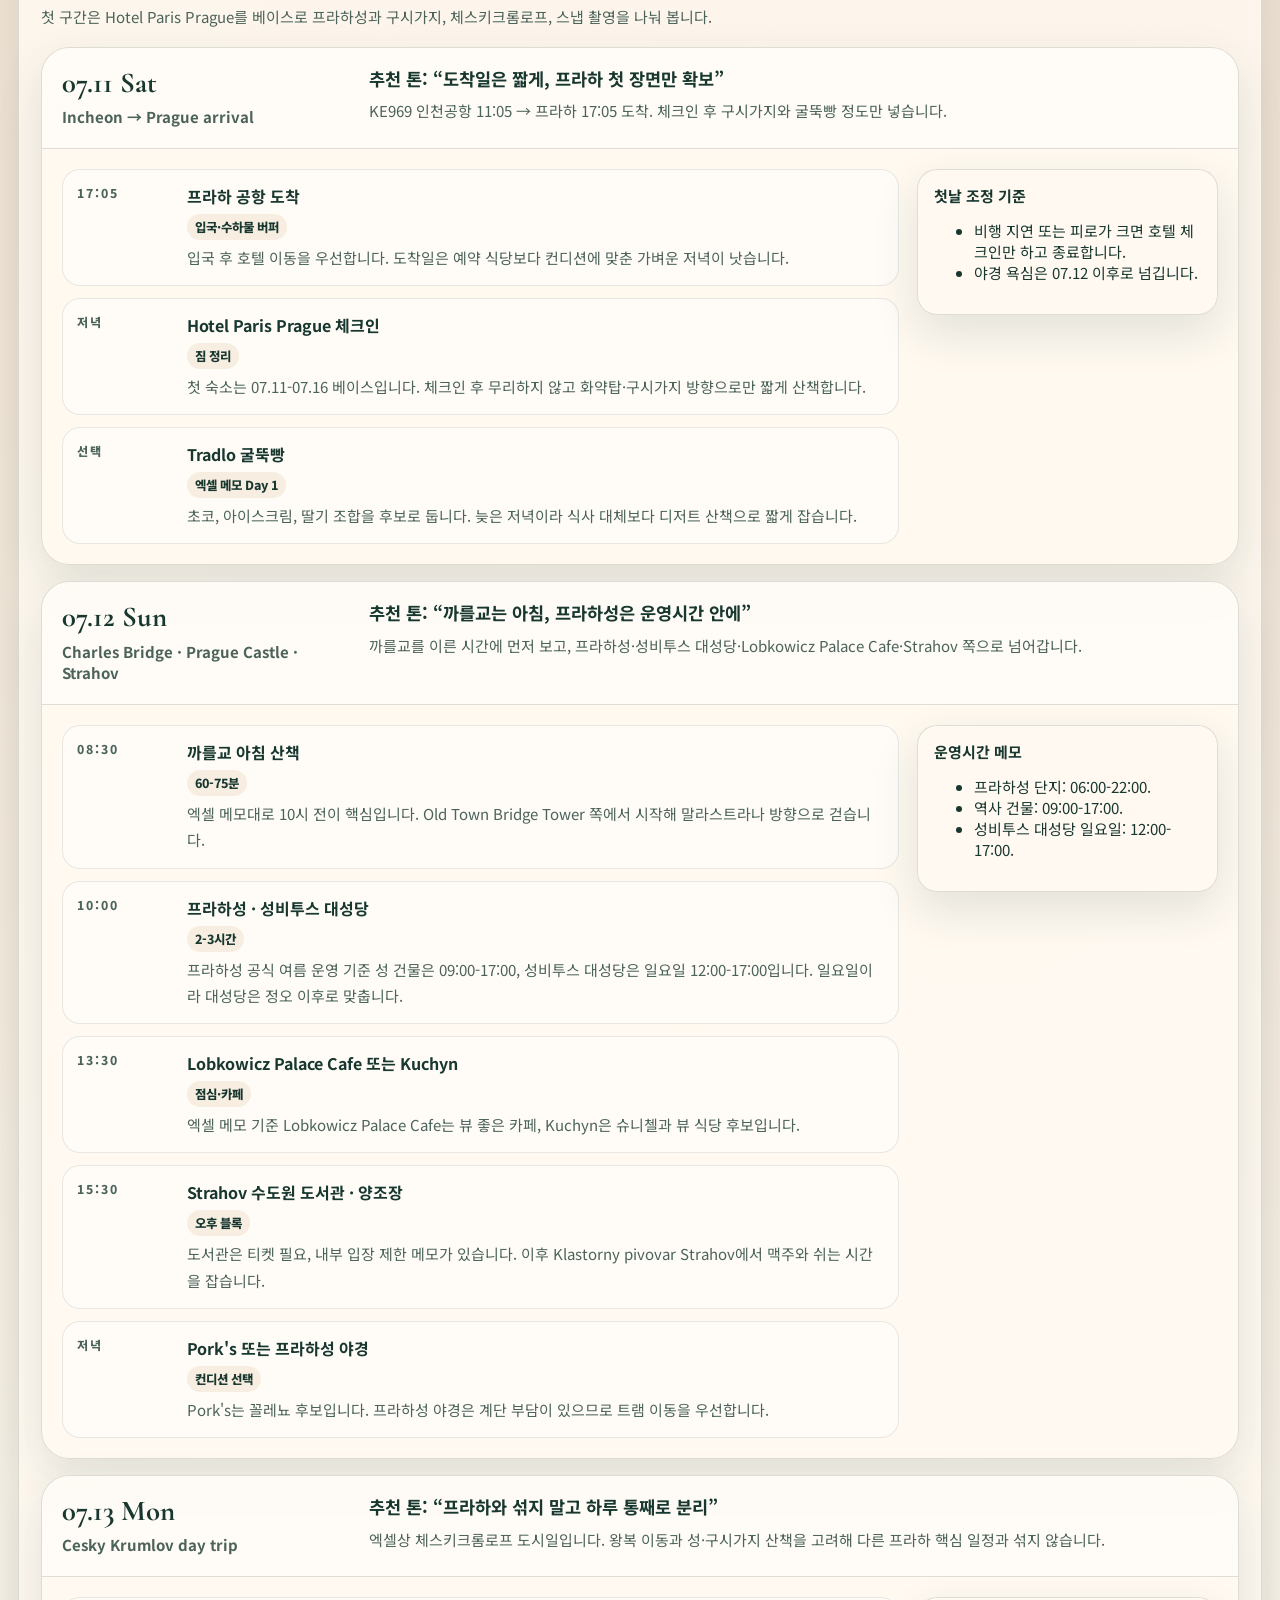
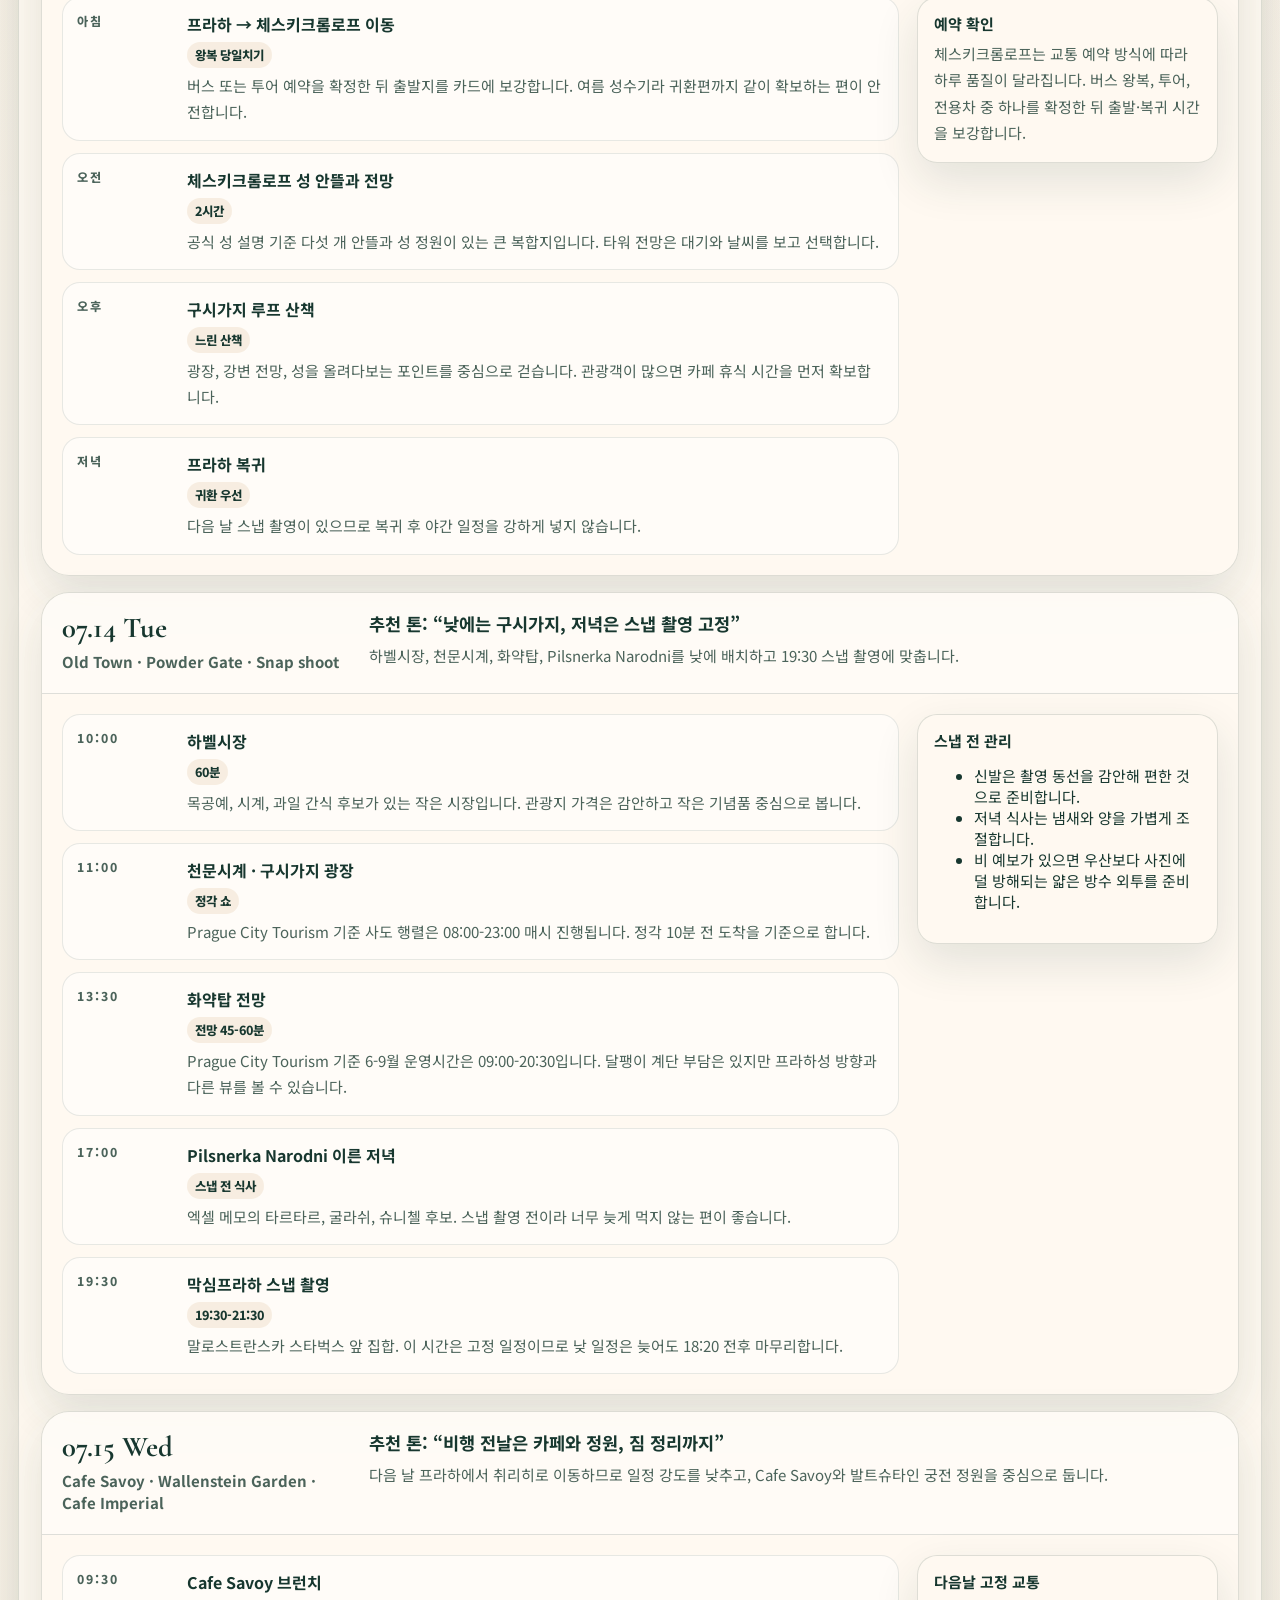
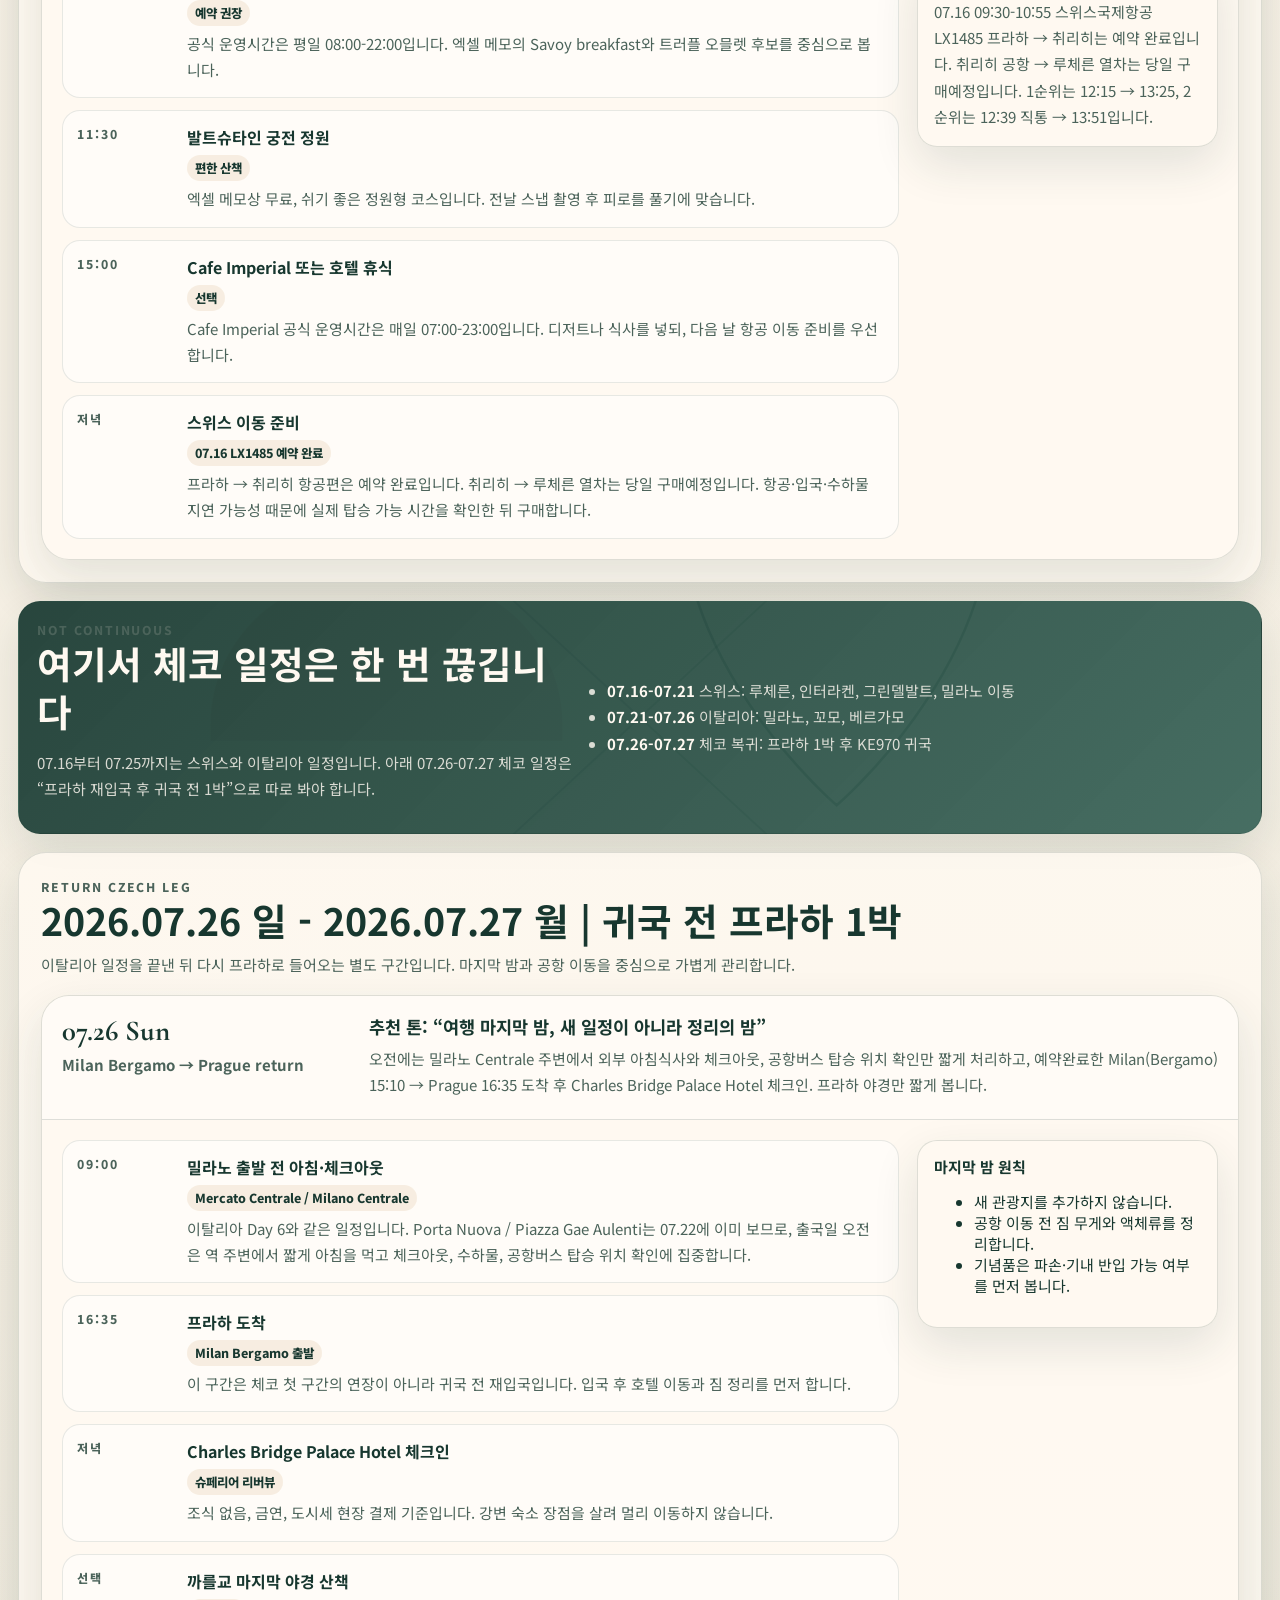
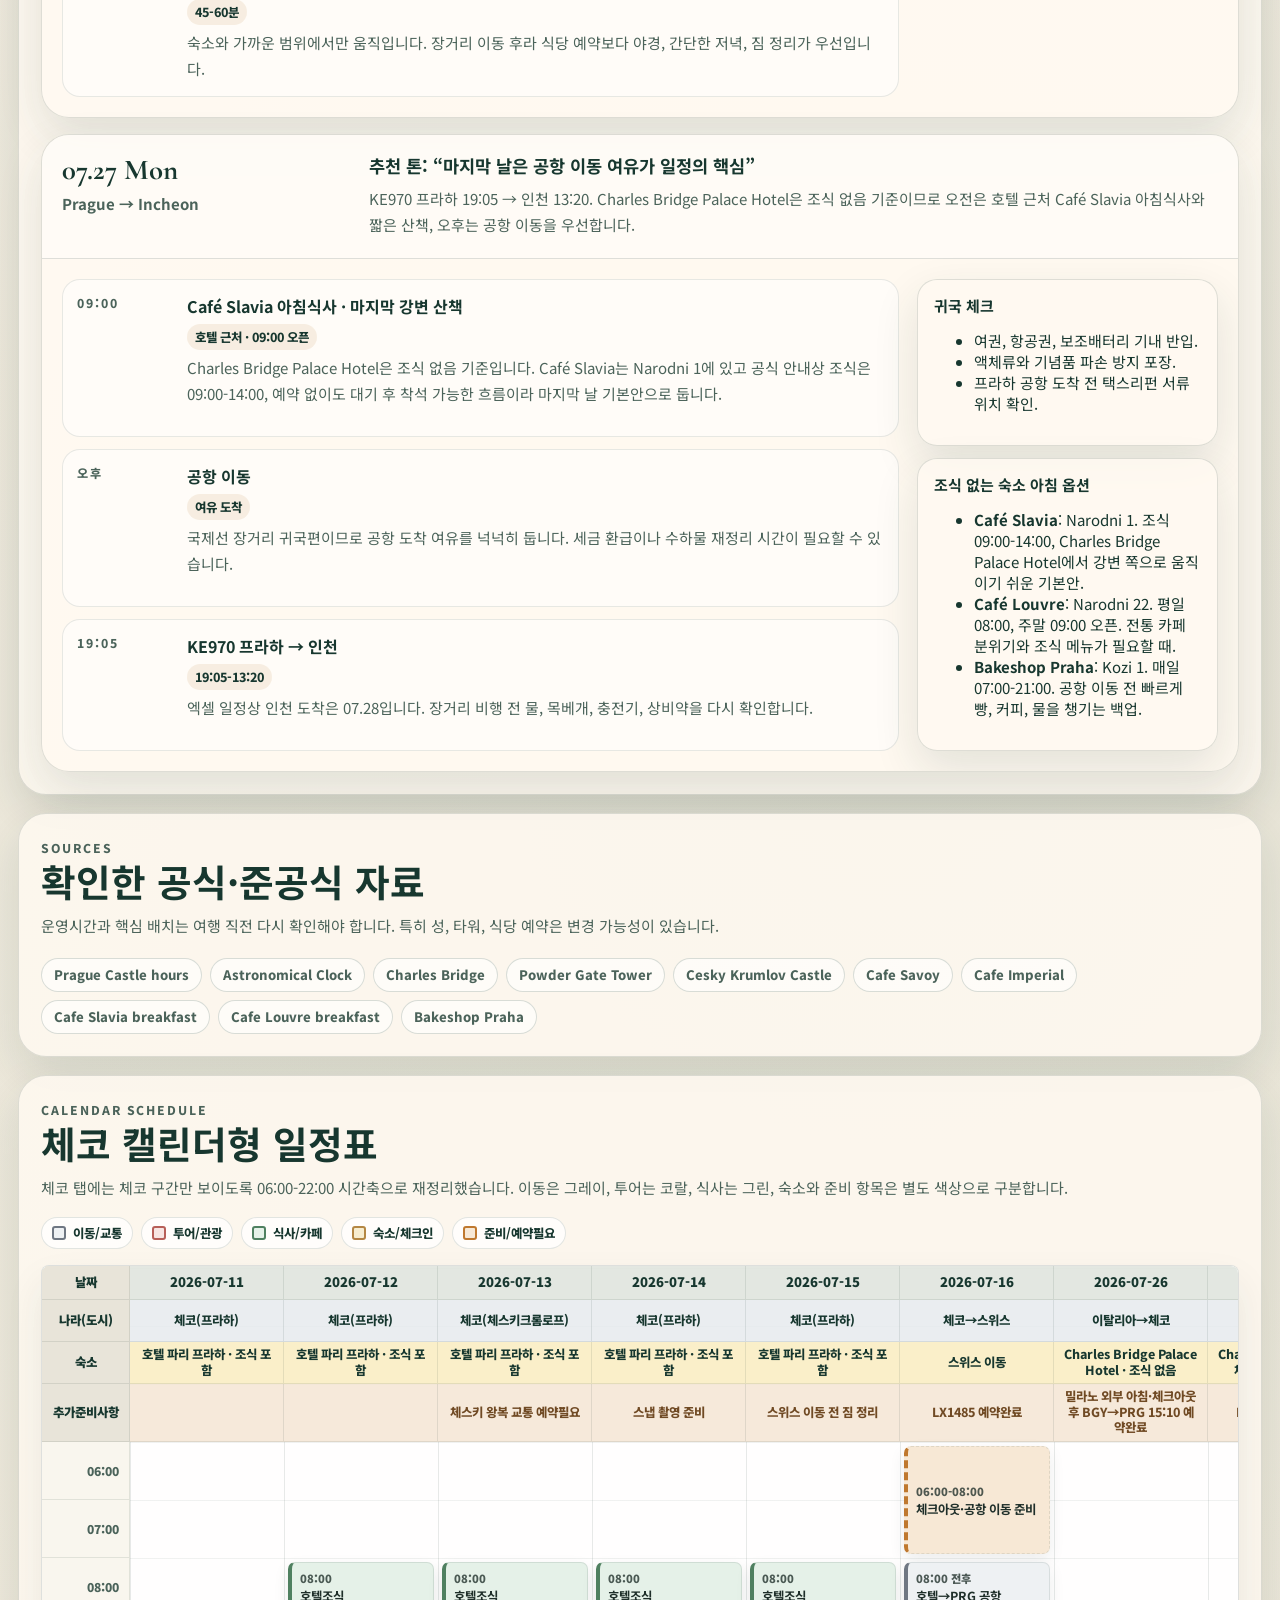
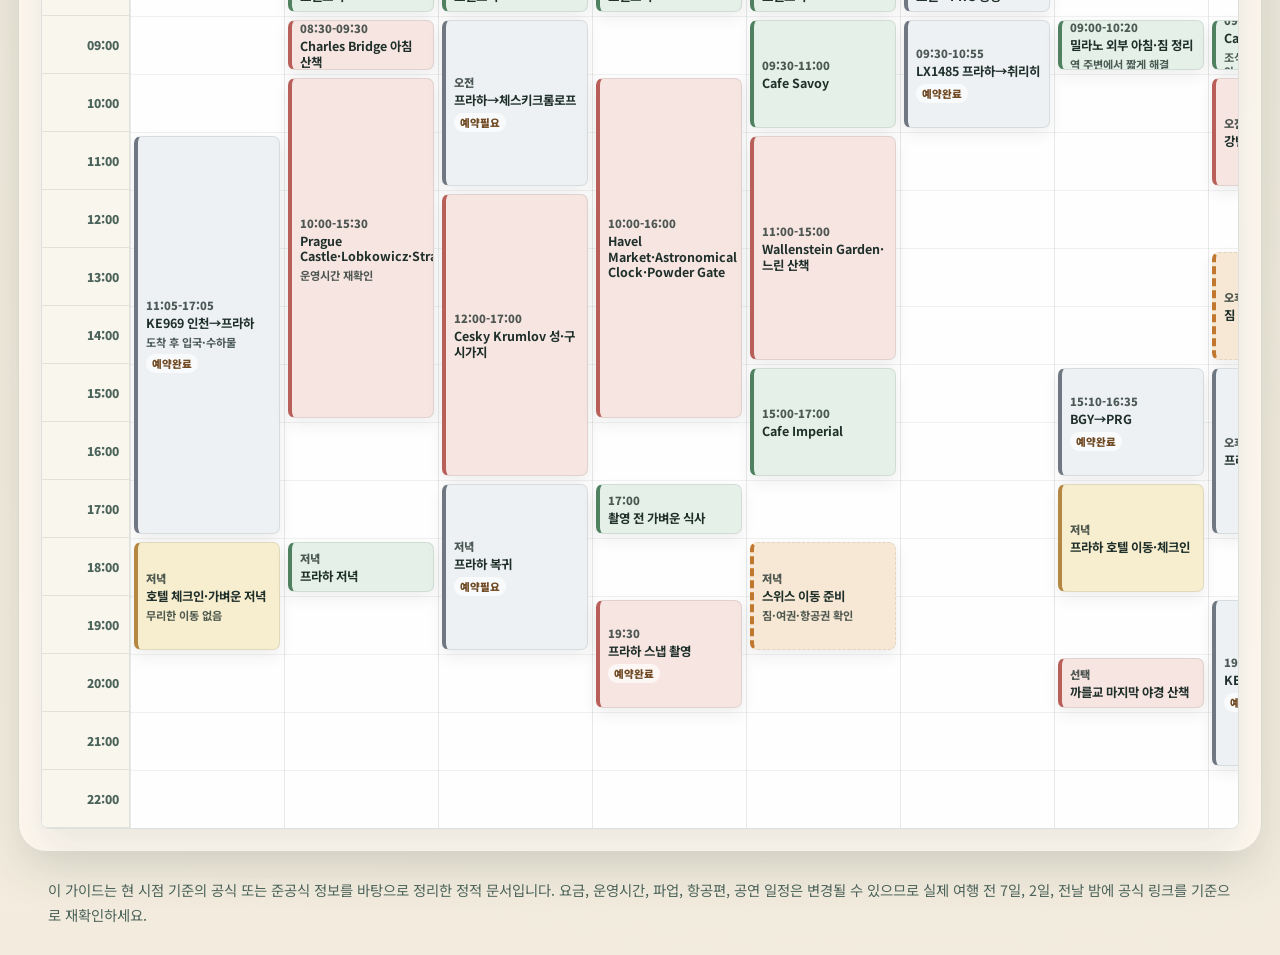
==== commit 5a2d8c73: "Update honeymoon guide schedule reservations" ====
--- a/czech_honeymoon_guide.html
+++ b/czech_honeymoon_guide.html
@@ -1460,7 +1460,7 @@
                 </div>
                 <div class="day-intro">
                   <h3>추천 톤: “여행 마지막 밤, 새 일정이 아니라 정리의 밤”</h3>
-                  <p>오전에는 밀라노에서 Porta Nuova / Piazza Gae Aulenti 산책을 짧게 넣고, 예약완료한 Milan(Bergamo) 15:10 → Prague 16:35 도착 후 Charles Bridge Palace Hotel 체크인. 프라하 야경만 짧게 봅니다.</p>
+                  <p>오전에는 밀라노 Centrale 주변에서 외부 아침식사와 체크아웃, 공항버스 탑승 위치 확인만 짧게 처리하고, 예약완료한 Milan(Bergamo) 15:10 → Prague 16:35 도착 후 Charles Bridge Palace Hotel 체크인. 프라하 야경만 짧게 봅니다.</p>
                 </div>
               </div>
               <div class="day-content">
@@ -1468,9 +1468,9 @@
                   <div class="timeline-item">
                     <div class="time-tag">09:00</div>
                     <div>
-                      <strong>밀라노 아침 산책</strong>
-                      <span class="duration-tag">Porta Nuova / Piazza Gae Aulenti</span>
-                      <p>이탈리아 Day 6와 같은 일정입니다. 첫날에서 옮긴 현대 밀라노 산책을 75-90분만 보고, 10:30 전후 호텔로 돌아와 체크아웃과 공항 이동 버퍼를 확보합니다.</p>
+                      <strong>밀라노 출발 전 아침·체크아웃</strong>
+                      <span class="duration-tag">Mercato Centrale / Milano Centrale</span>
+                      <p>이탈리아 Day 6와 같은 일정입니다. Porta Nuova / Piazza Gae Aulenti는 07.22에 이미 보므로, 출국일 오전은 역 주변에서 짧게 아침을 먹고 체크아웃, 수하물, 공항버스 탑승 위치 확인에 집중합니다.</p>
                     </div>
                   </div>
                   <div class="timeline-item">
@@ -1651,7 +1651,7 @@
             <div class="calendar-meta prep-row" style="grid-column:5; grid-row:4;">스냅 촬영 준비</div>
             <div class="calendar-meta prep-row" style="grid-column:6; grid-row:4;">스위스 이동 전 짐 정리</div>
             <div class="calendar-meta prep-row" style="grid-column:7; grid-row:4;">LX1485 예약완료</div>
-            <div class="calendar-meta prep-row" style="grid-column:8; grid-row:4;">밀라노 오전 산책 후 BGY→PRG 15:10 예약완료</div>
+            <div class="calendar-meta prep-row" style="grid-column:8; grid-row:4;">밀라노 외부 아침·체크아웃 후 BGY→PRG 15:10 예약완료</div>
             <div class="calendar-meta prep-row" style="grid-column:9; grid-row:4;">KE970 19:05 출발</div>
             <div class="calendar-day-bg" style="grid-column:2;"></div>
             <div class="calendar-day-bg" style="grid-column:3;"></div>
@@ -1775,10 +1775,10 @@
               <strong>LX1485 프라하→취리히</strong>
               <span class="schedule-badge">예약완료</span>
             </div>
-            <div class="calendar-event tour" style="grid-column:8; grid-row:8 / span 1;" data-detail="이탈리아 Day 6와 동일|첫날에서 옮긴 Porta Nuova / Piazza Gae Aulenti 아침 산책|10:30 전후 호텔 복귀 후 체크아웃">
+            <div class="calendar-event food" style="grid-column:8; grid-row:8 / span 1;" data-detail="이탈리아 Day 6와 동일|Mercato Centrale 또는 Milano Centrale 역내 카페에서 간단한 아침|Porta Nuova / Piazza Gae Aulenti는 07.22 Day 2로 이동">
               <span class="event-time">09:00-10:20</span>
-              <strong>Porta Nuova·Gae Aulenti</strong>
-              <span class="event-note">밀라노 이동일 아침 산책</span>
+              <strong>밀라노 외부 아침·짐 정리</strong>
+              <span class="event-note">역 주변에서 짧게 해결</span>
             </div>
             <div class="calendar-event transit" style="grid-column:8; grid-row:14 / span 2;" data-detail="15:10 BGY 출발|16:35 PRG 도착|체코 페이지 일정은 이 시간을 기준으로 작성">
               <span class="event-time">15:10-16:35</span>
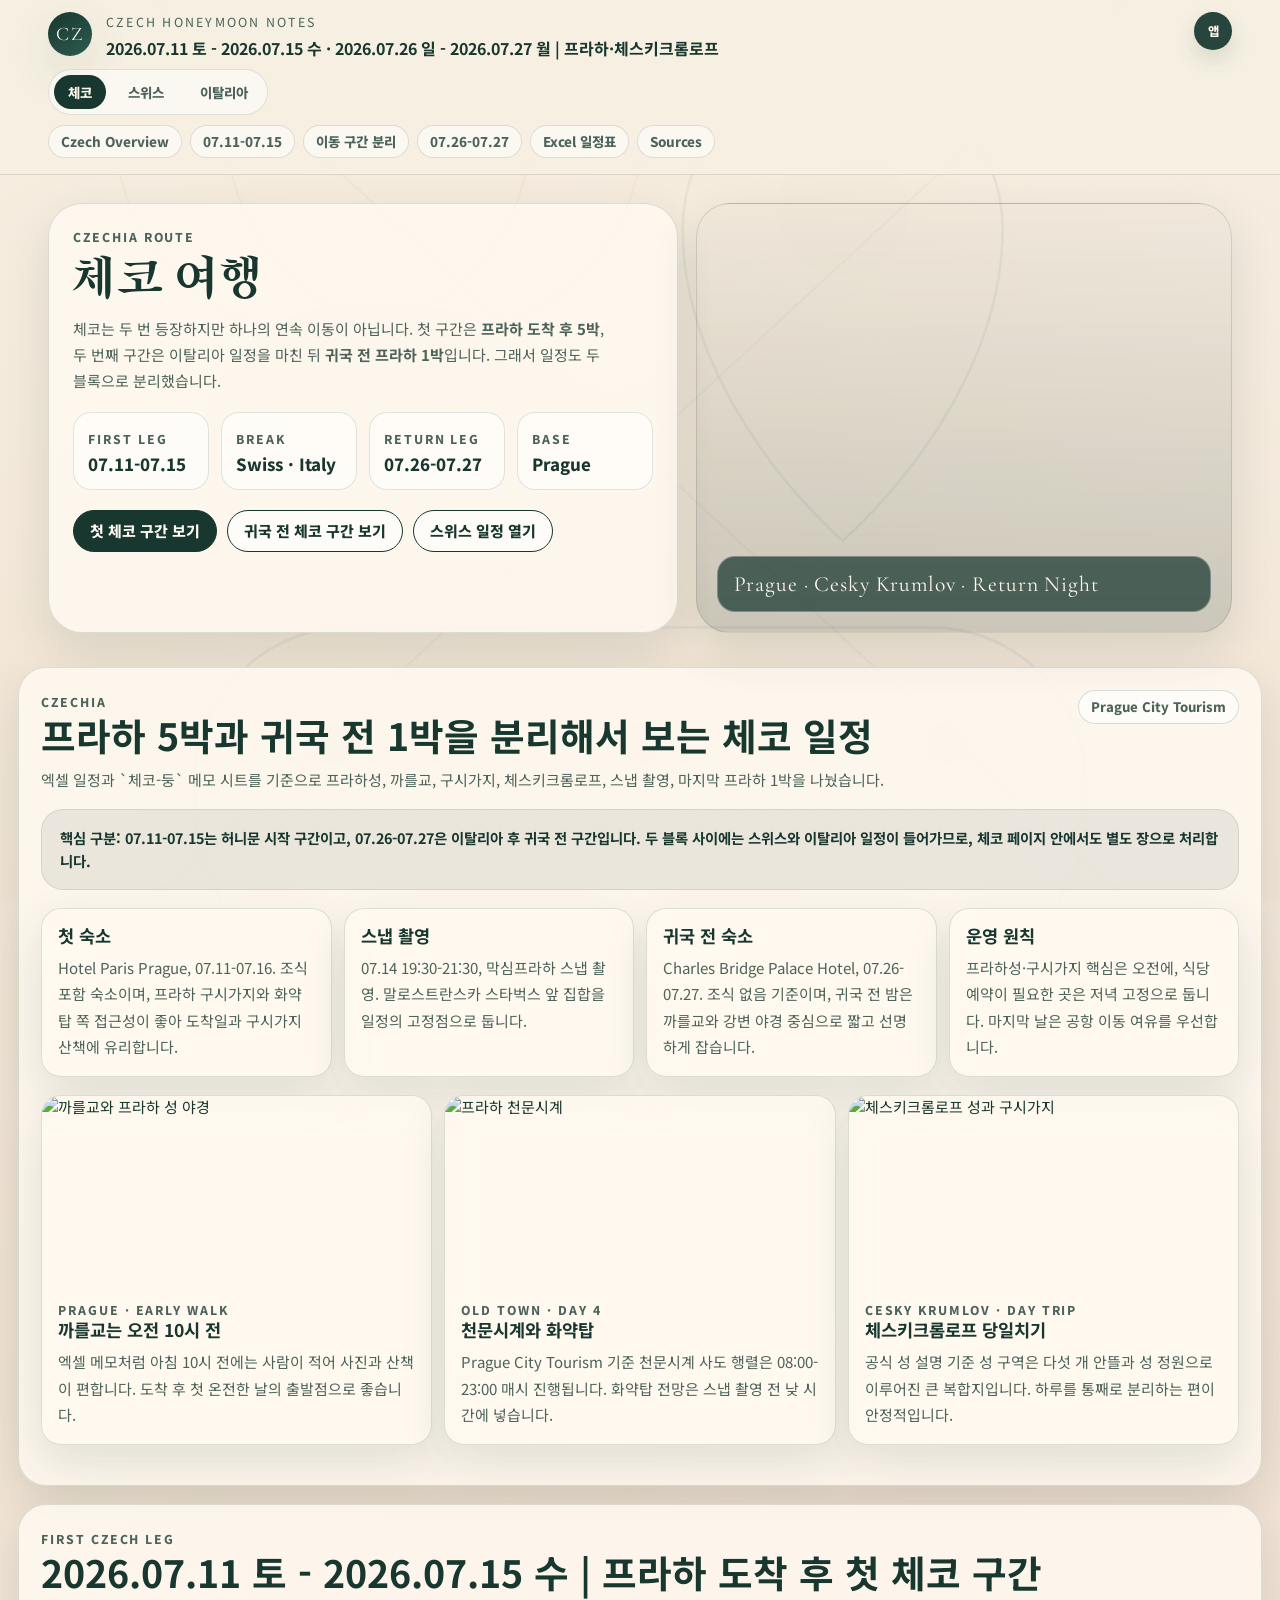
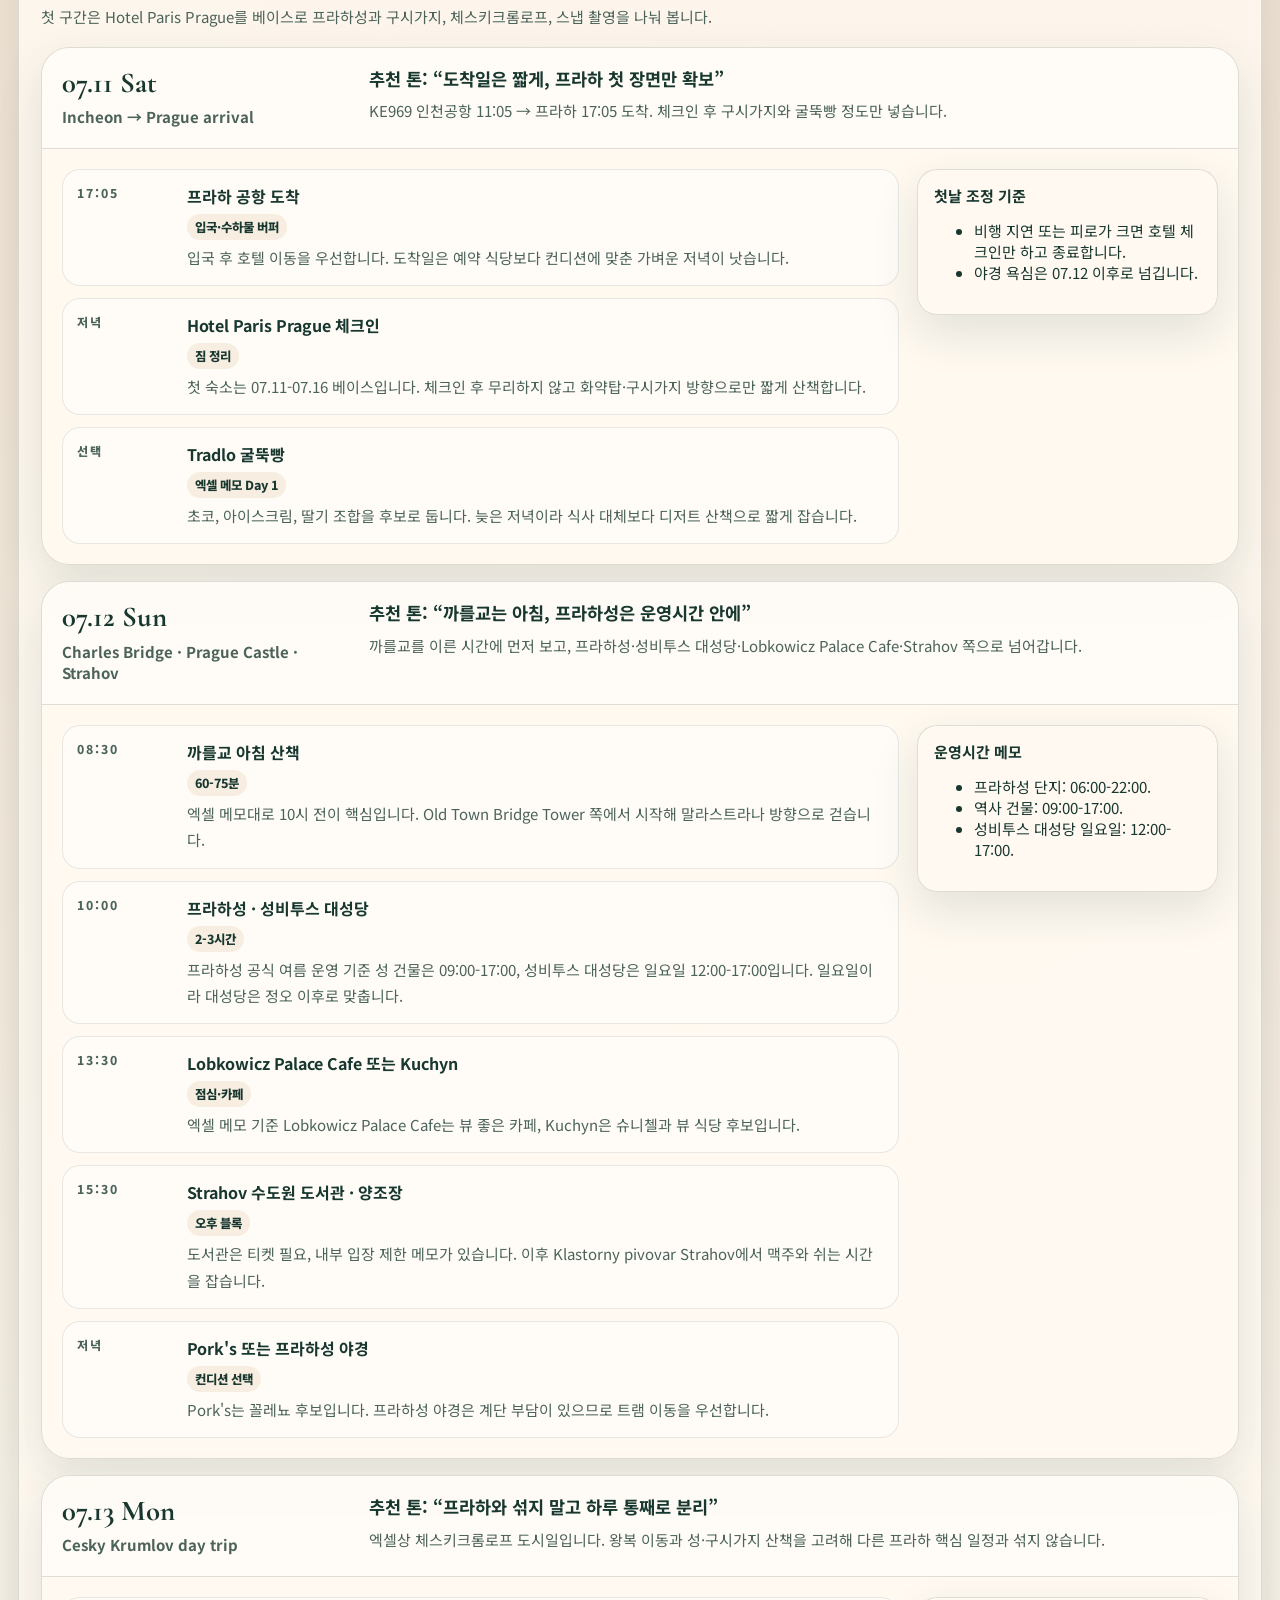
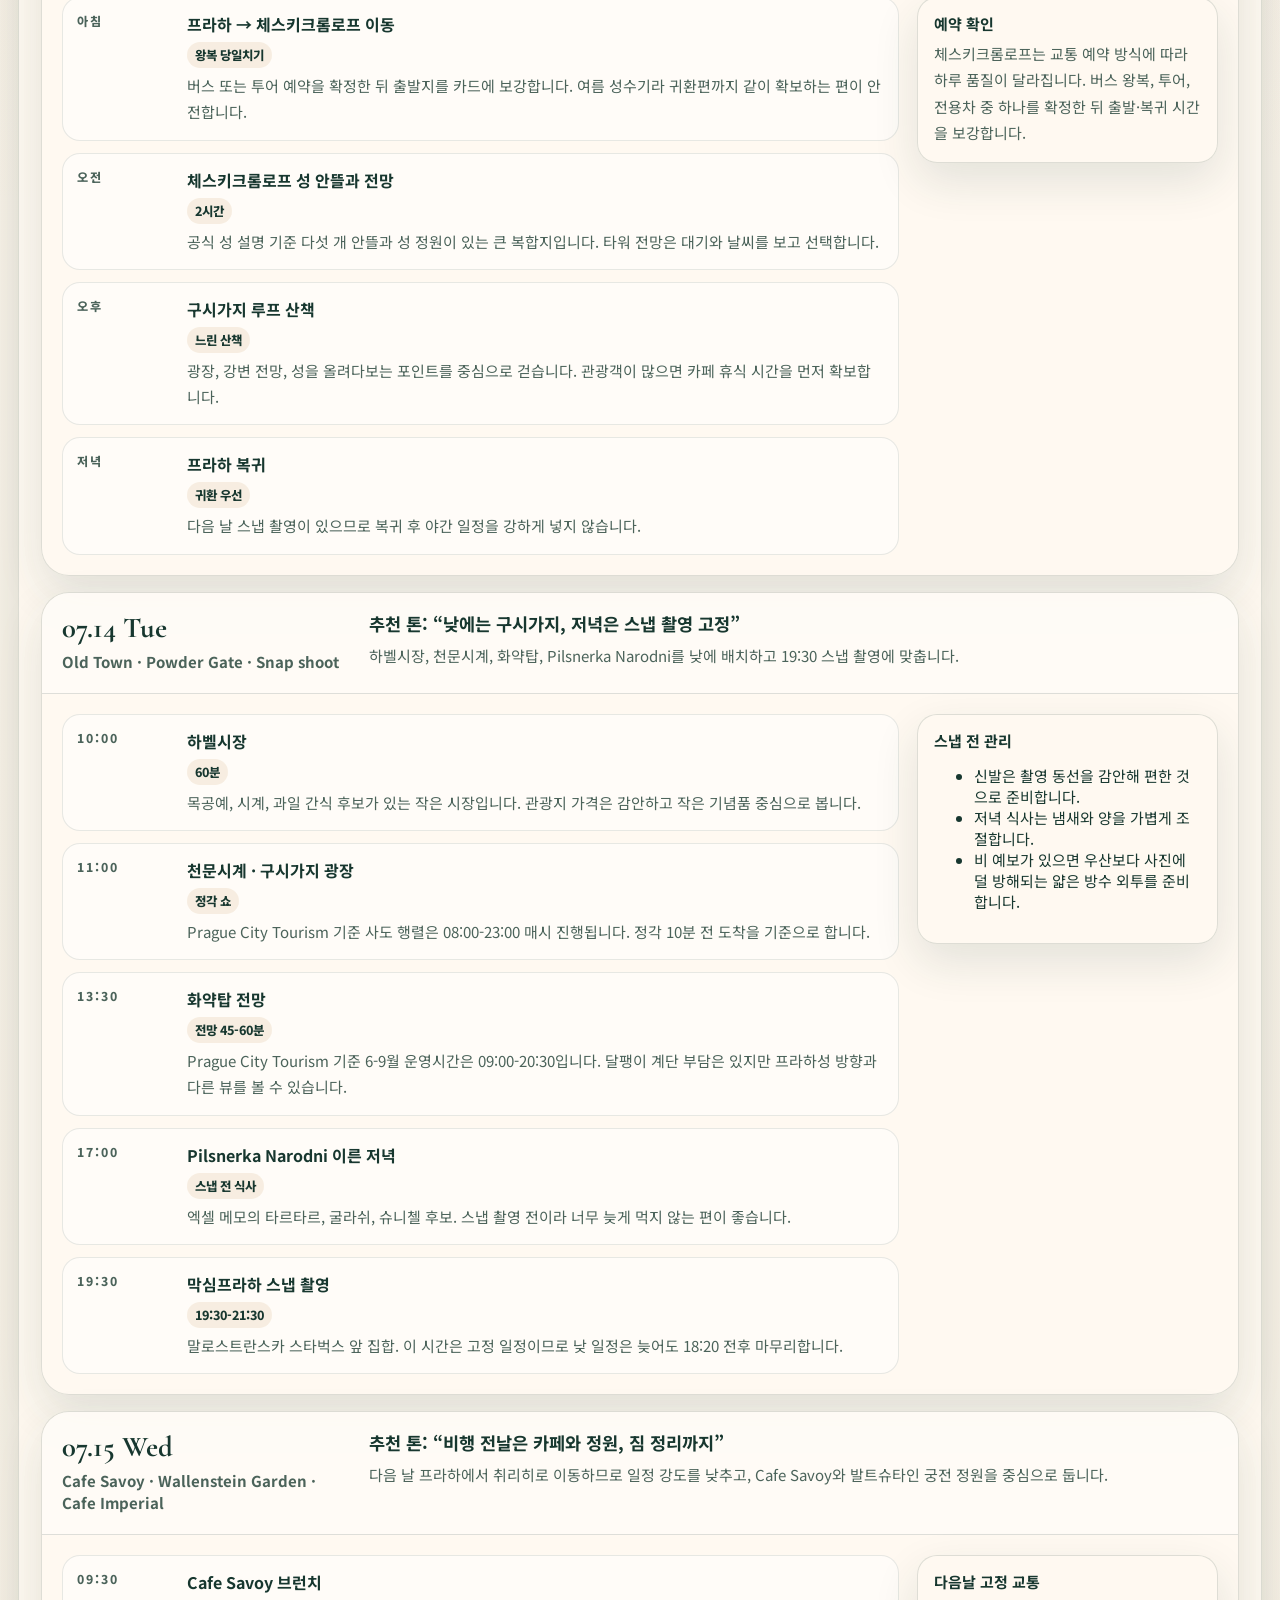
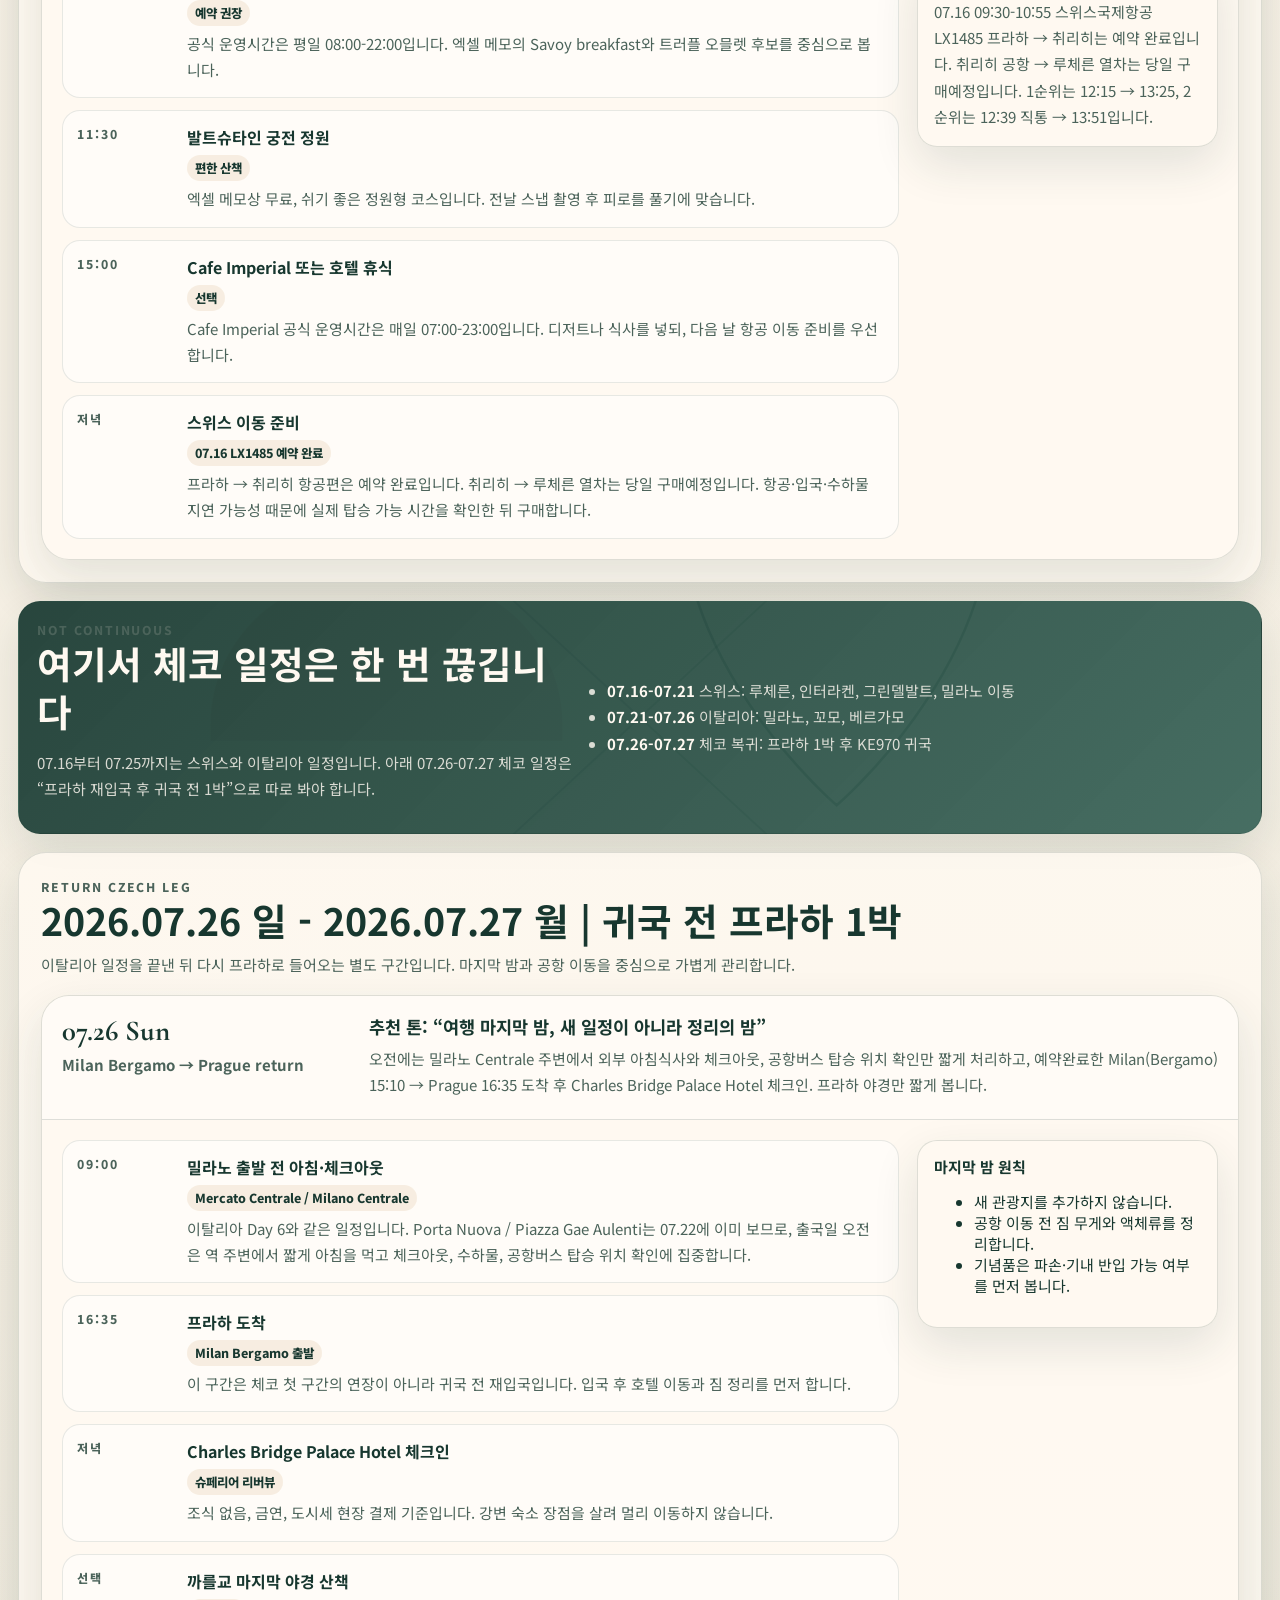
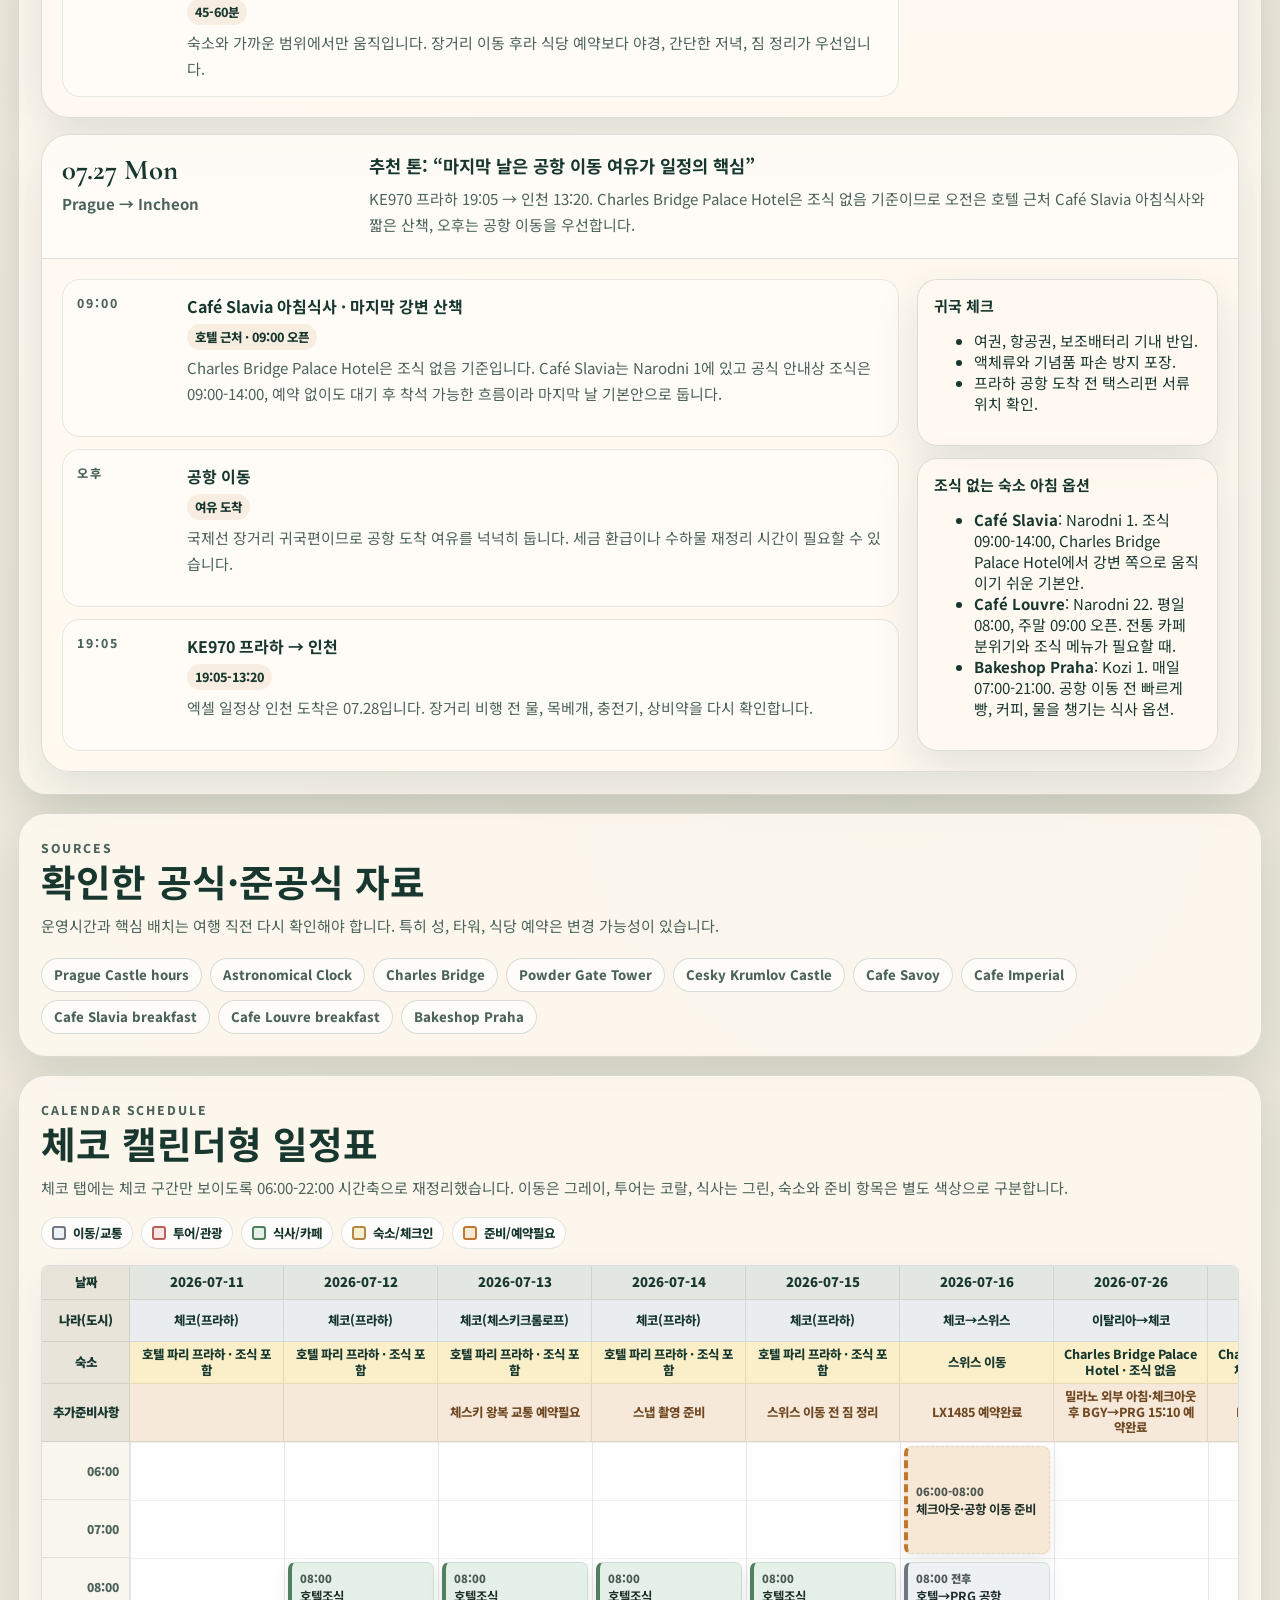
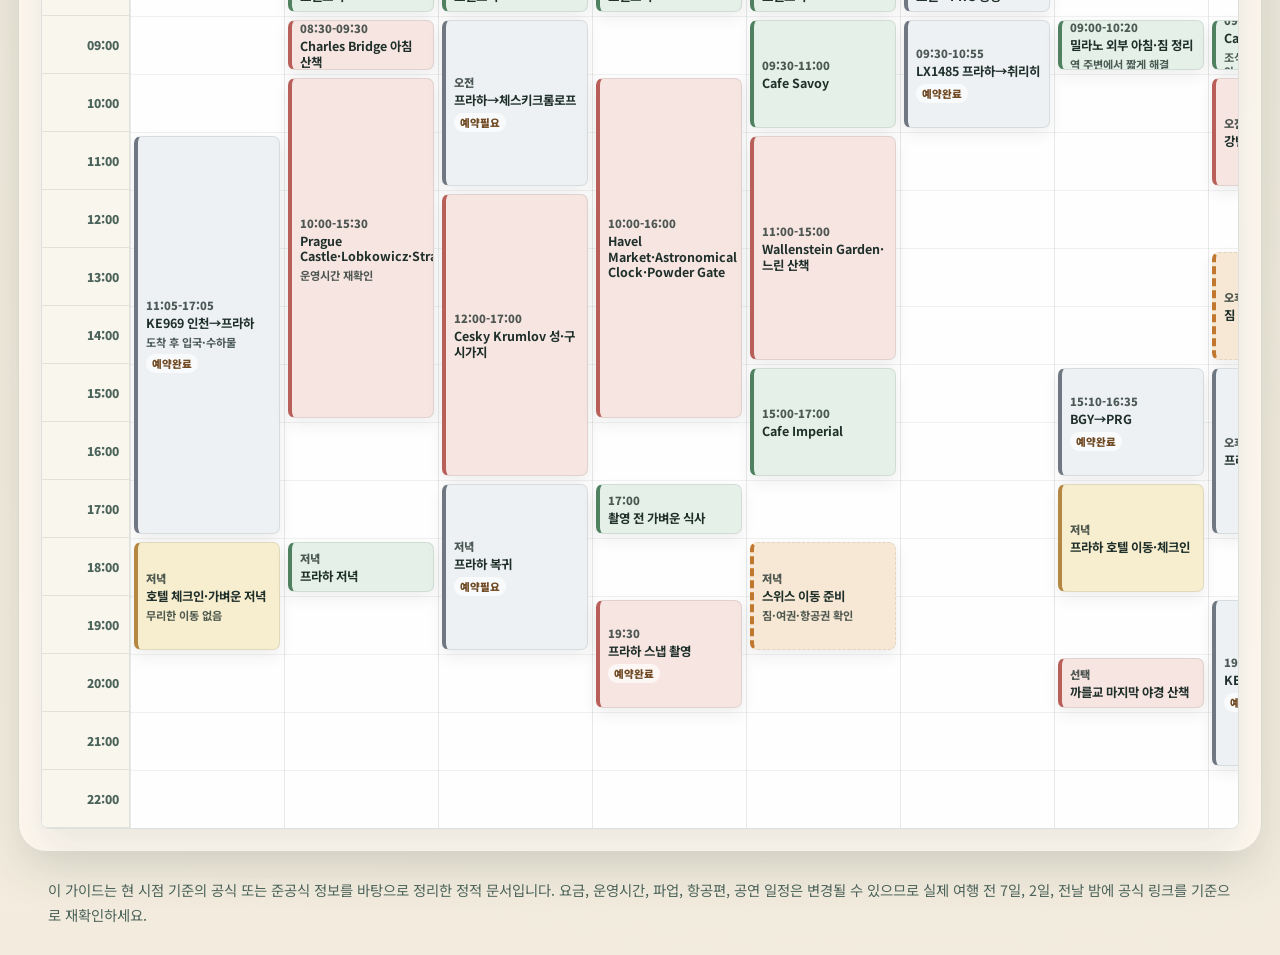
==== commit 40e2e424: "fix: sync Milan itinerary surfaces" ====
--- a/czech_honeymoon_guide.html
+++ b/czech_honeymoon_guide.html
@@ -1563,7 +1563,7 @@
                     <ul>
                       <li><strong>Café Slavia</strong>: Narodni 1. 조식 09:00-14:00, Charles Bridge Palace Hotel에서 강변 쪽으로 움직이기 쉬운 기본안.</li>
                       <li><strong>Café Louvre</strong>: Narodni 22. 평일 08:00, 주말 09:00 오픈. 전통 카페 분위기와 조식 메뉴가 필요할 때.</li>
-                      <li><strong>Bakeshop Praha</strong>: Kozi 1. 매일 07:00-21:00. 공항 이동 전 빠르게 빵, 커피, 물을 챙기는 백업.</li>
+                      <li><strong>Bakeshop Praha</strong>: Kozi 1. 매일 07:00-21:00. 공항 이동 전 빠르게 빵, 커피, 물을 챙기는 식사 옵션.</li>
                     </ul>
                   </div>
                 </aside>
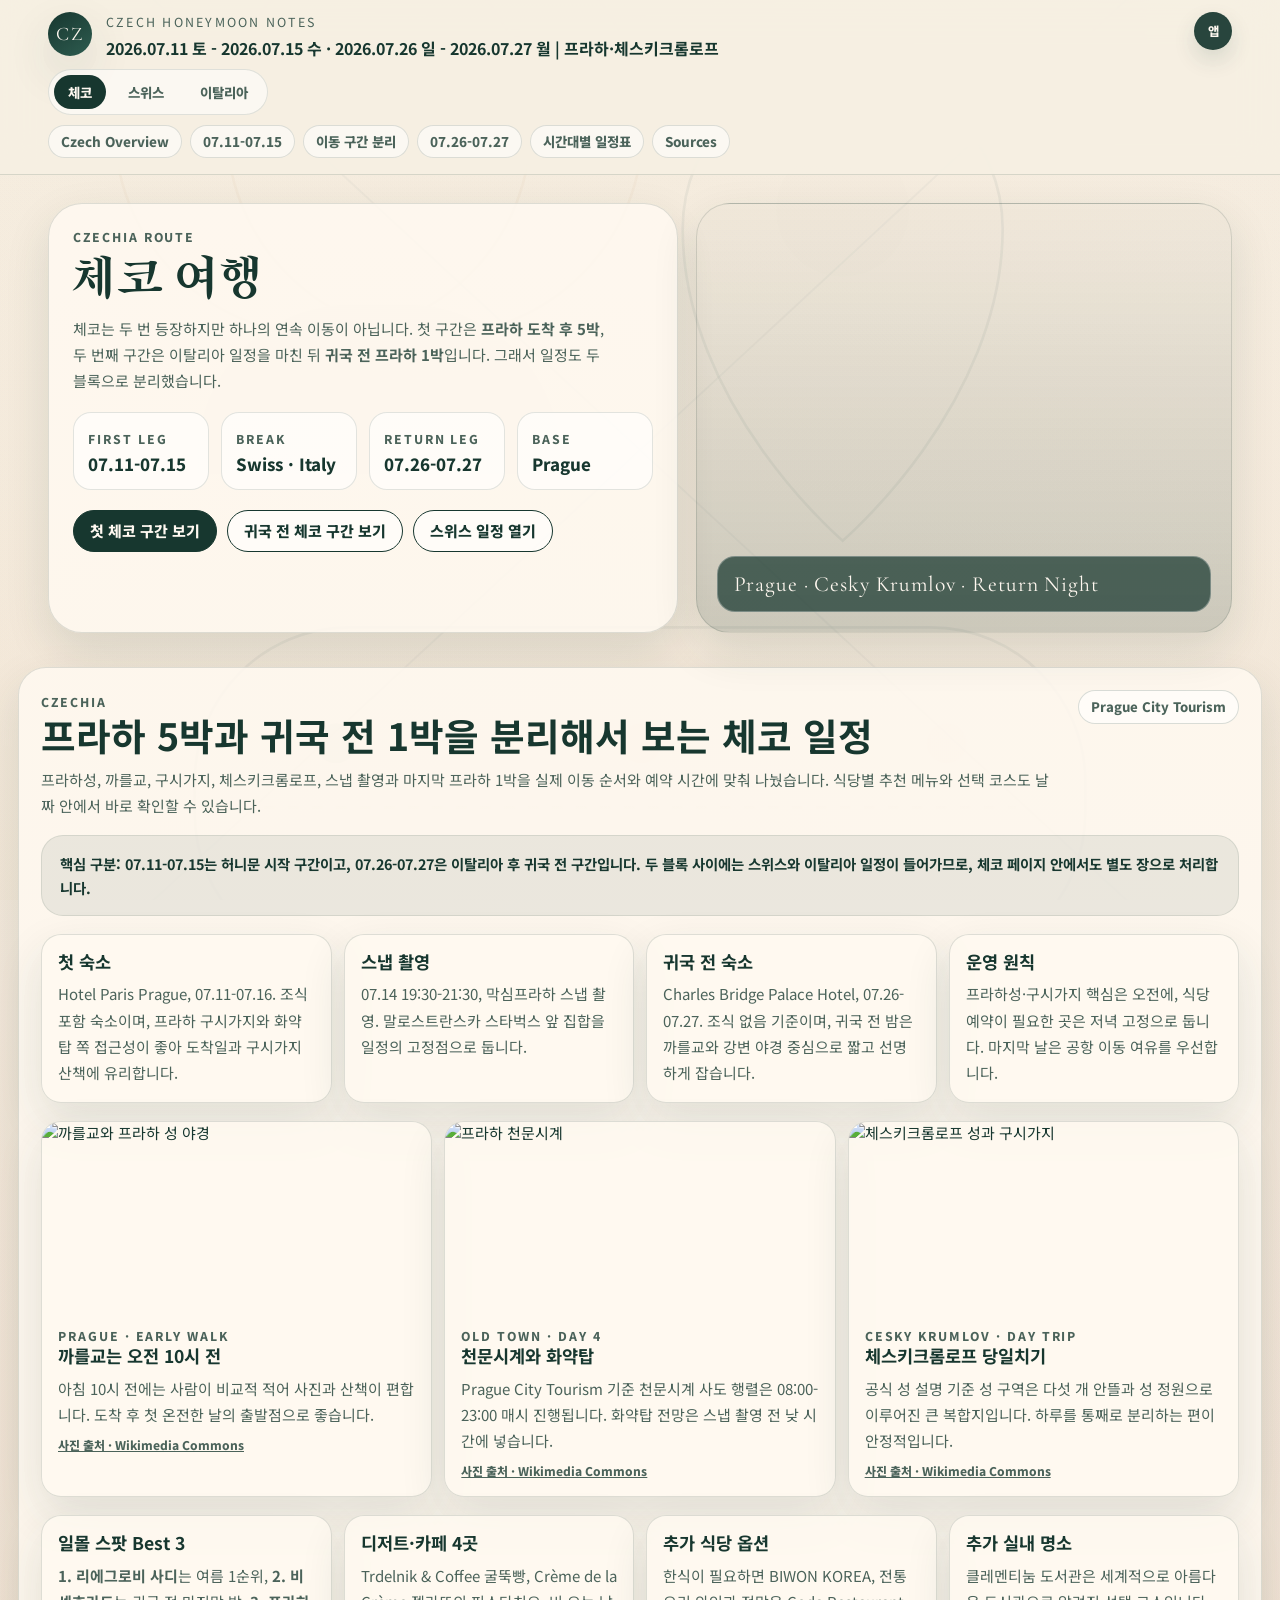
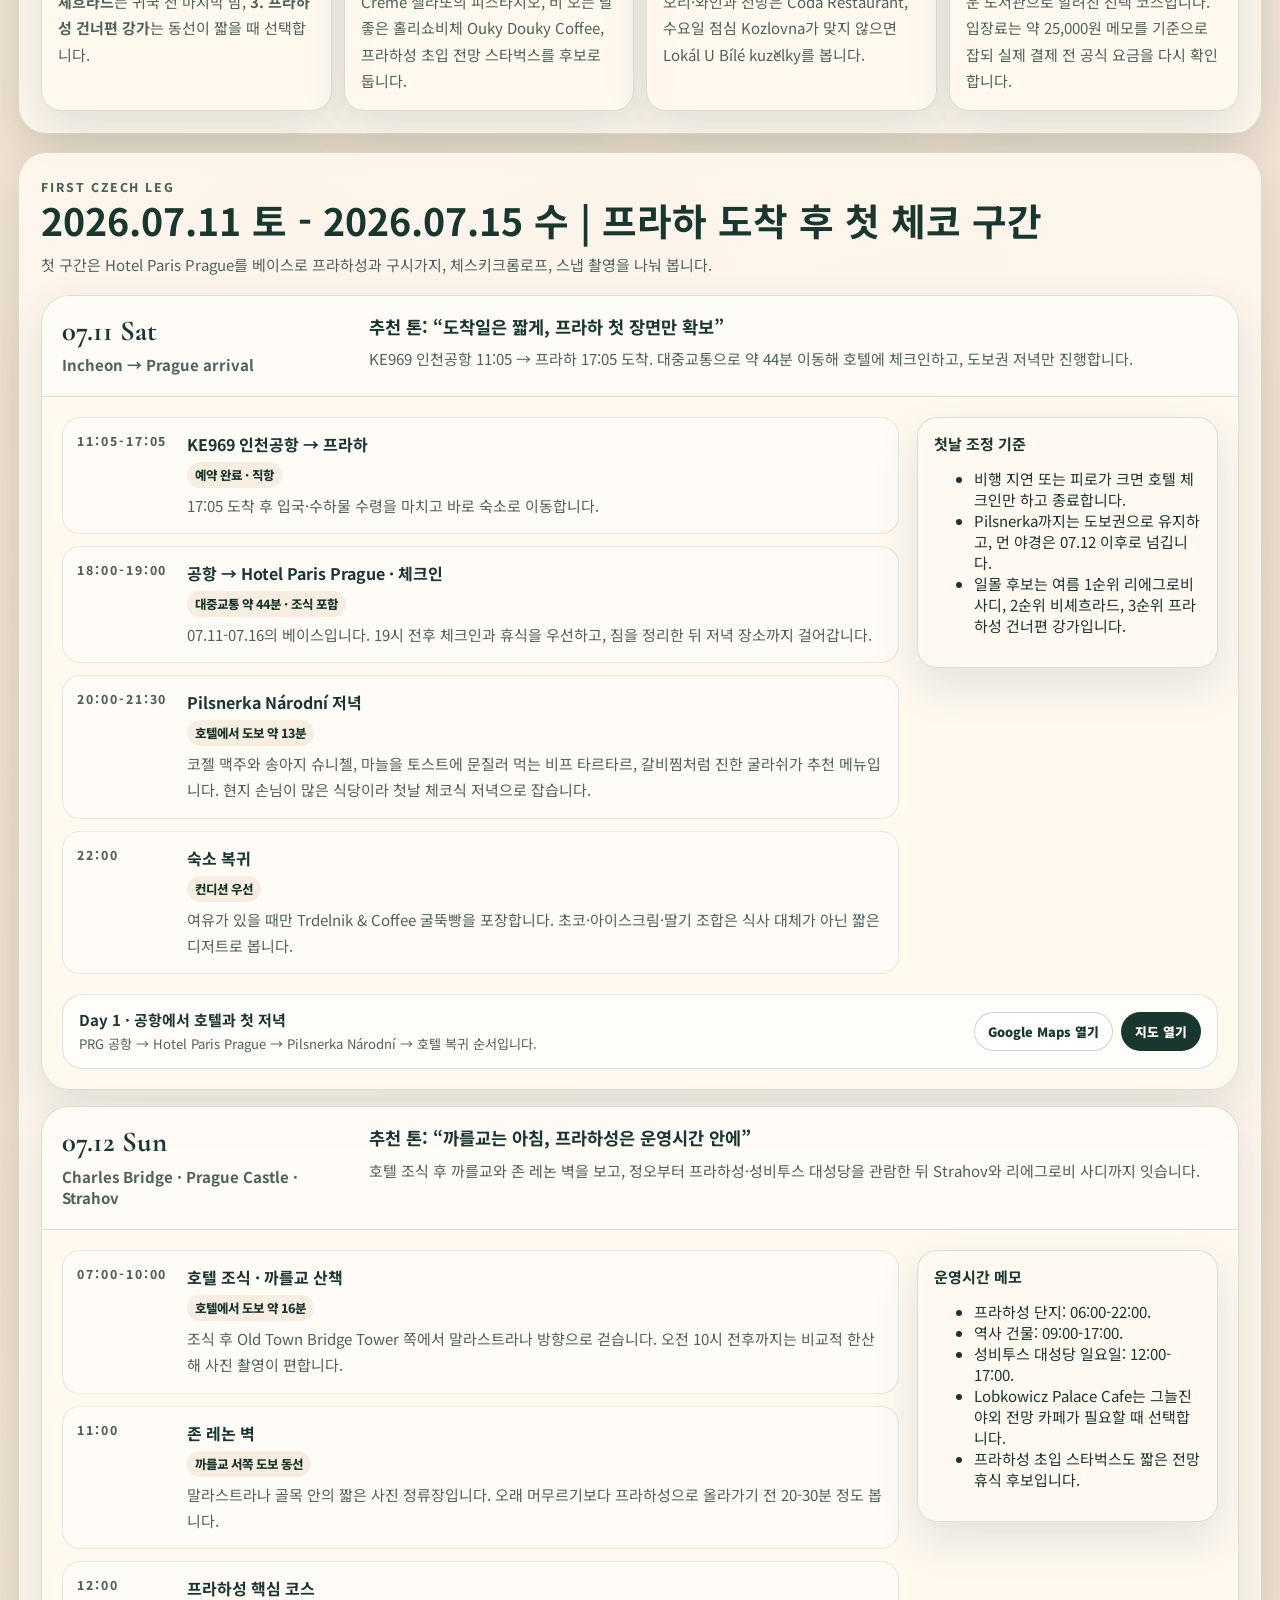
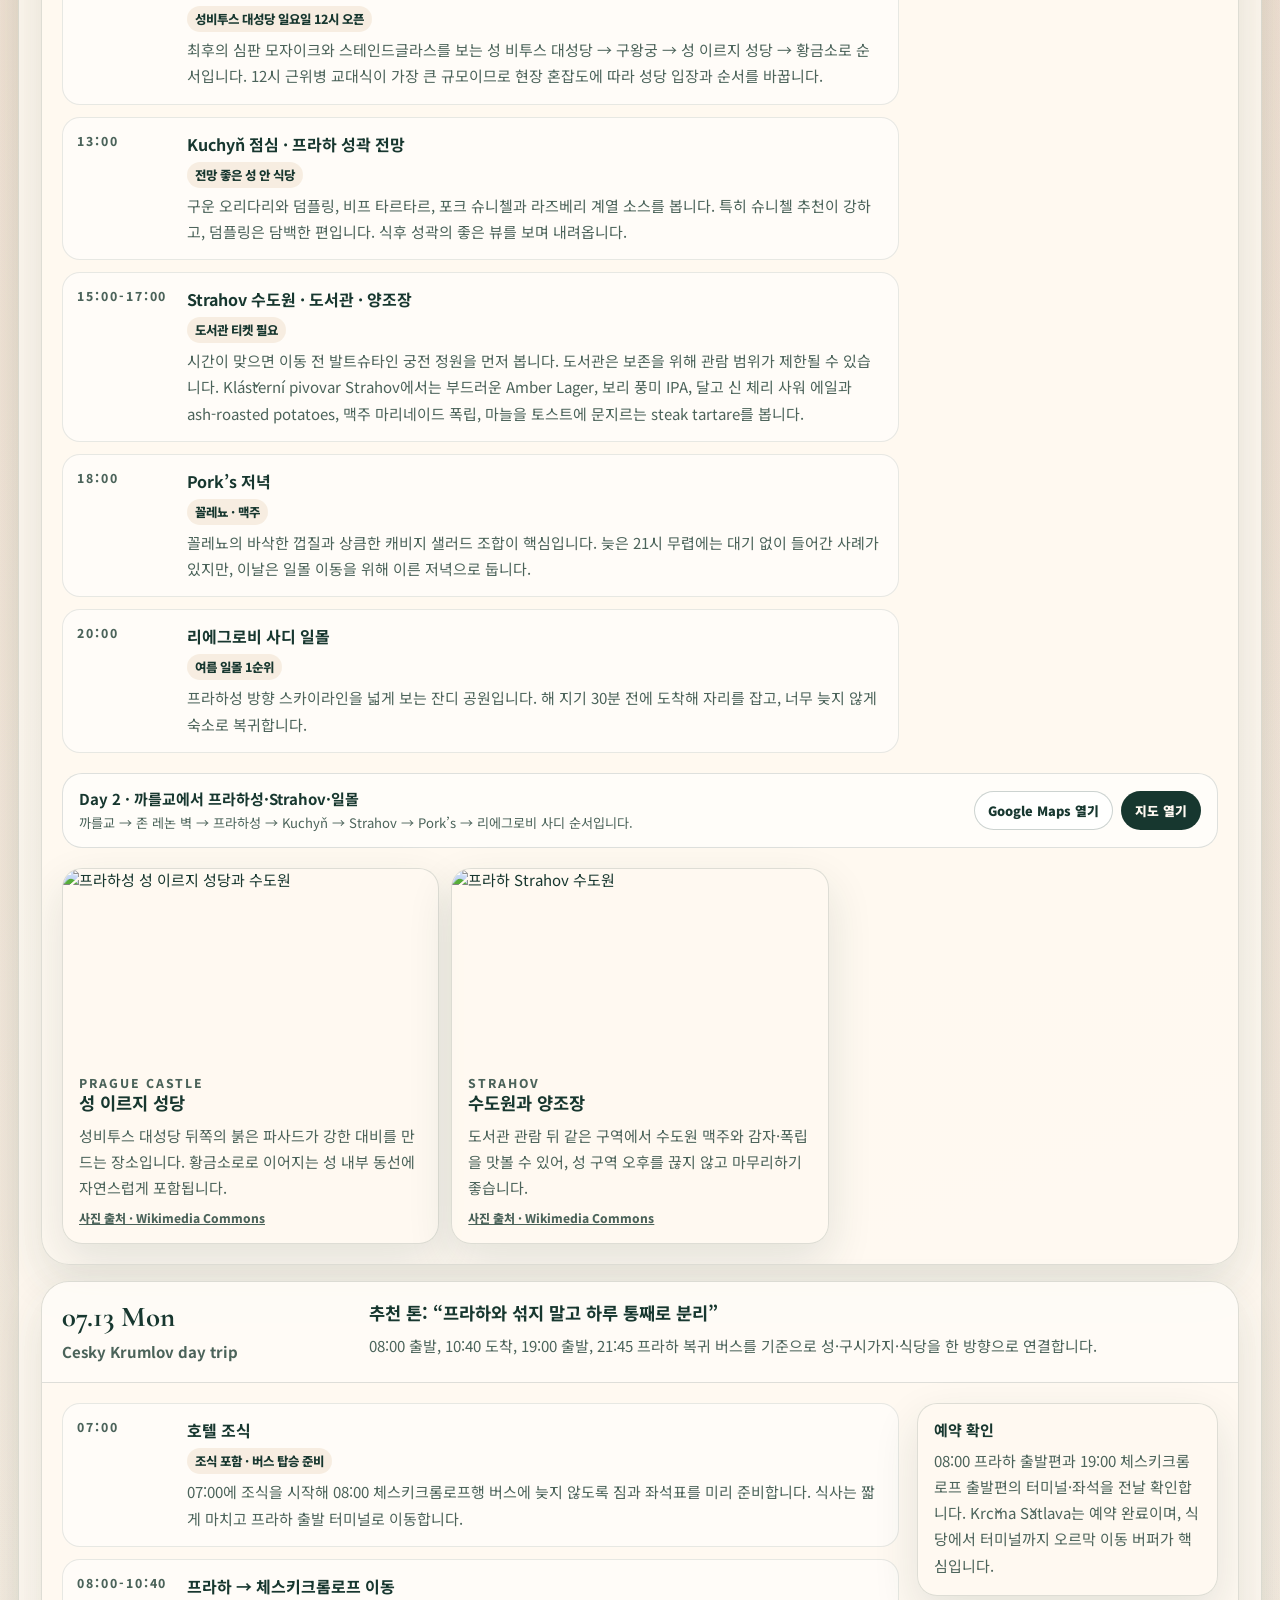
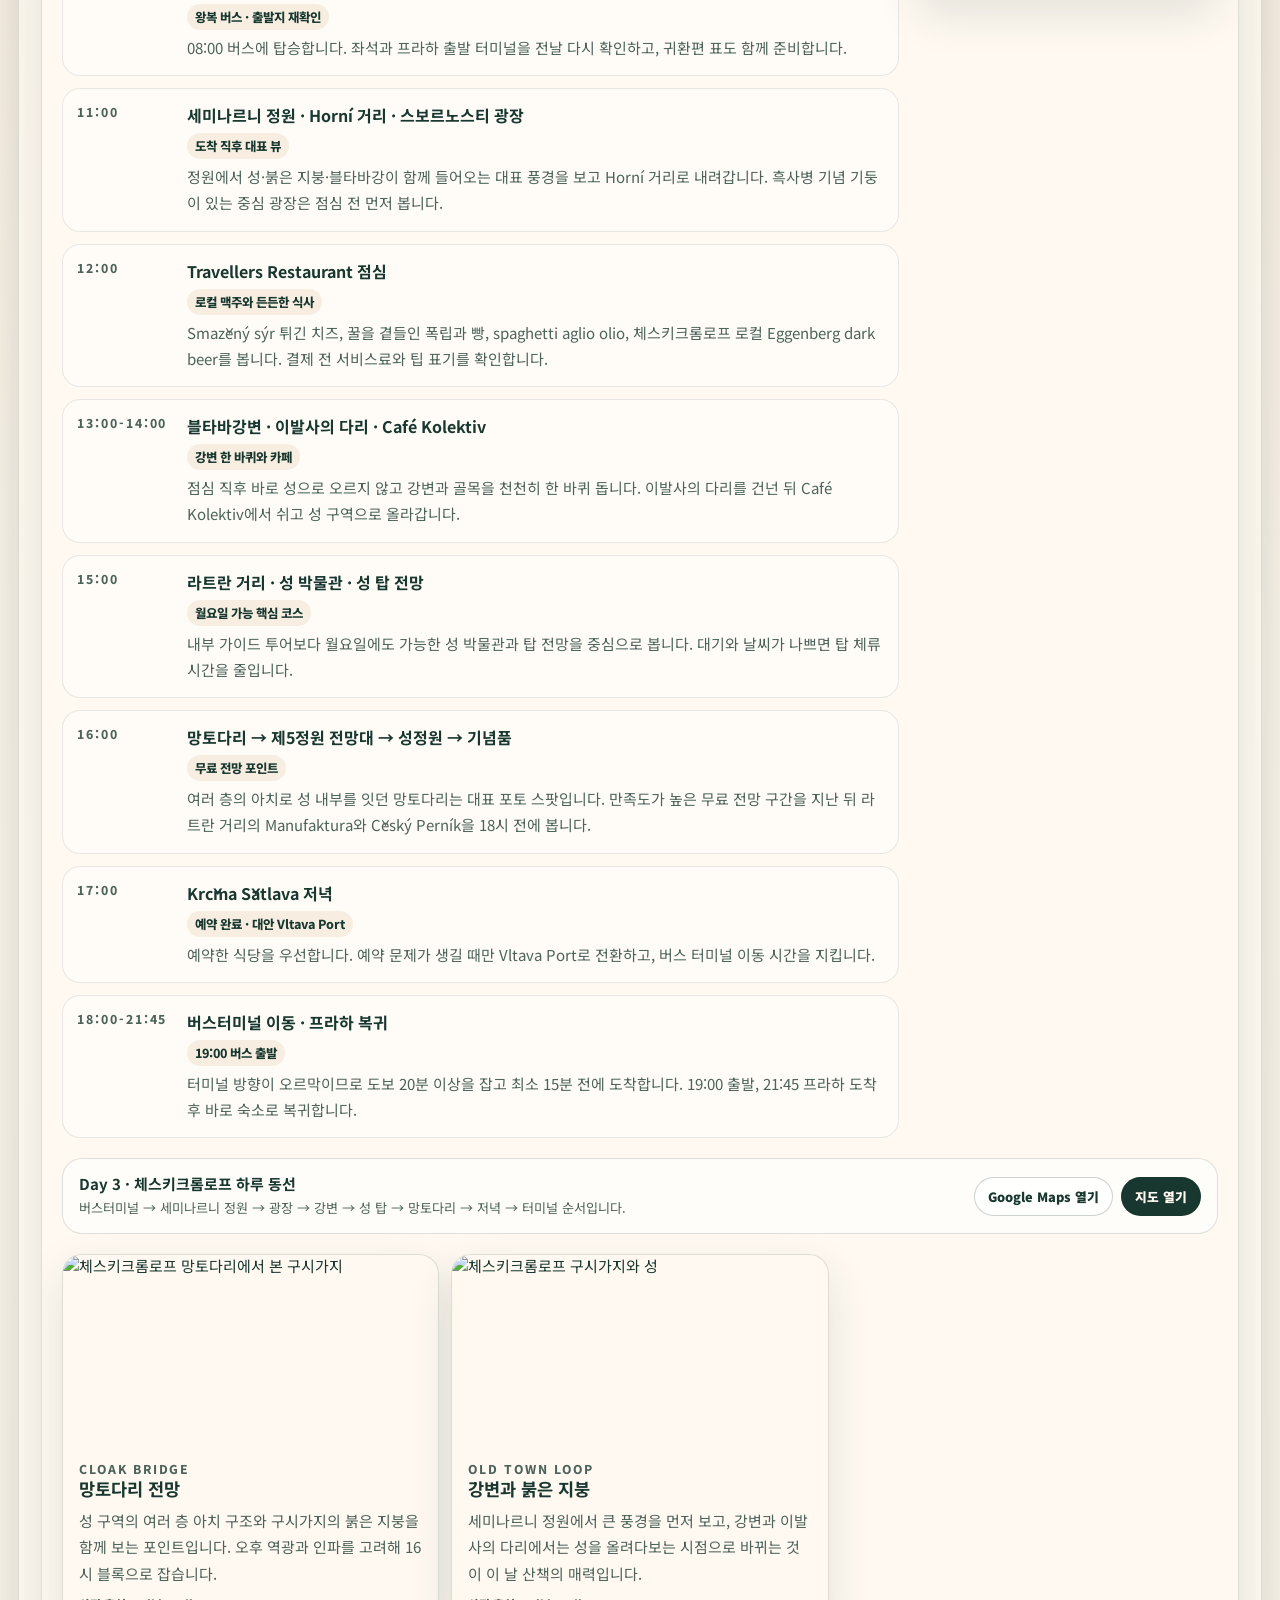
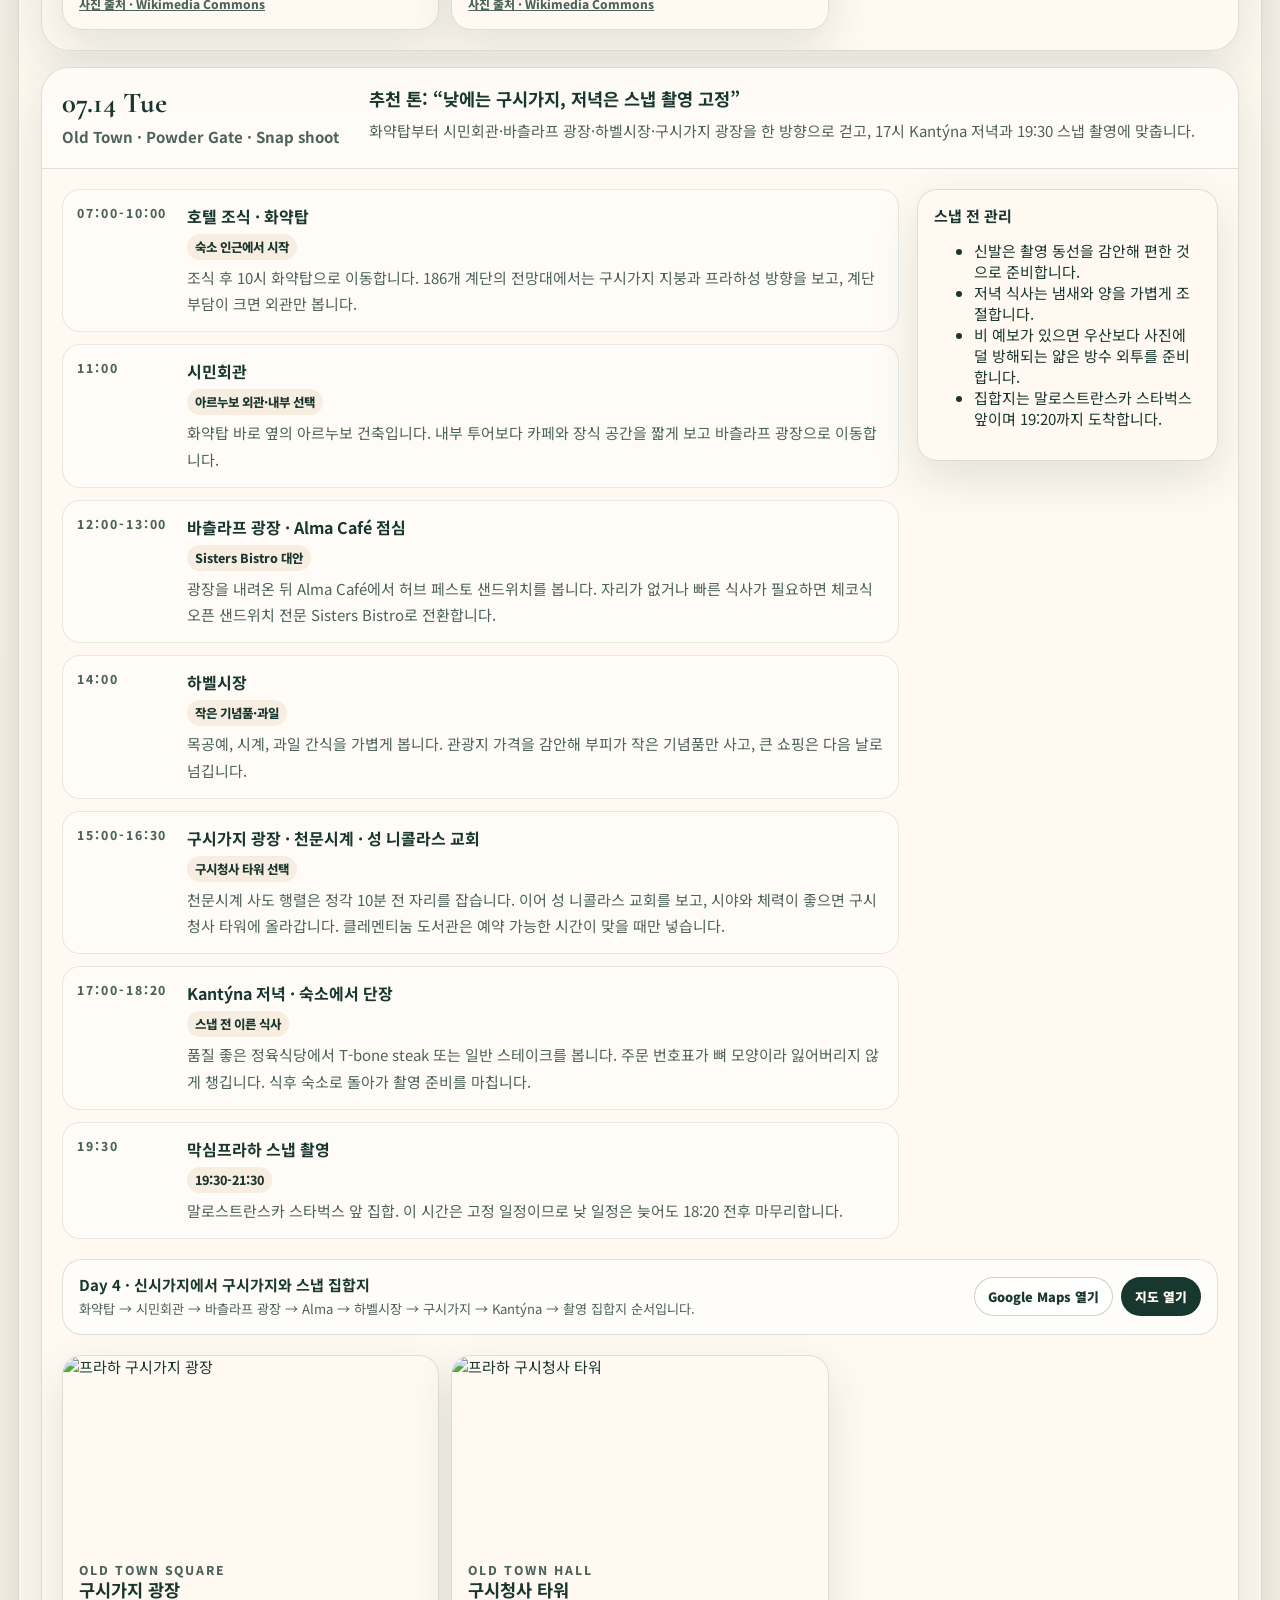
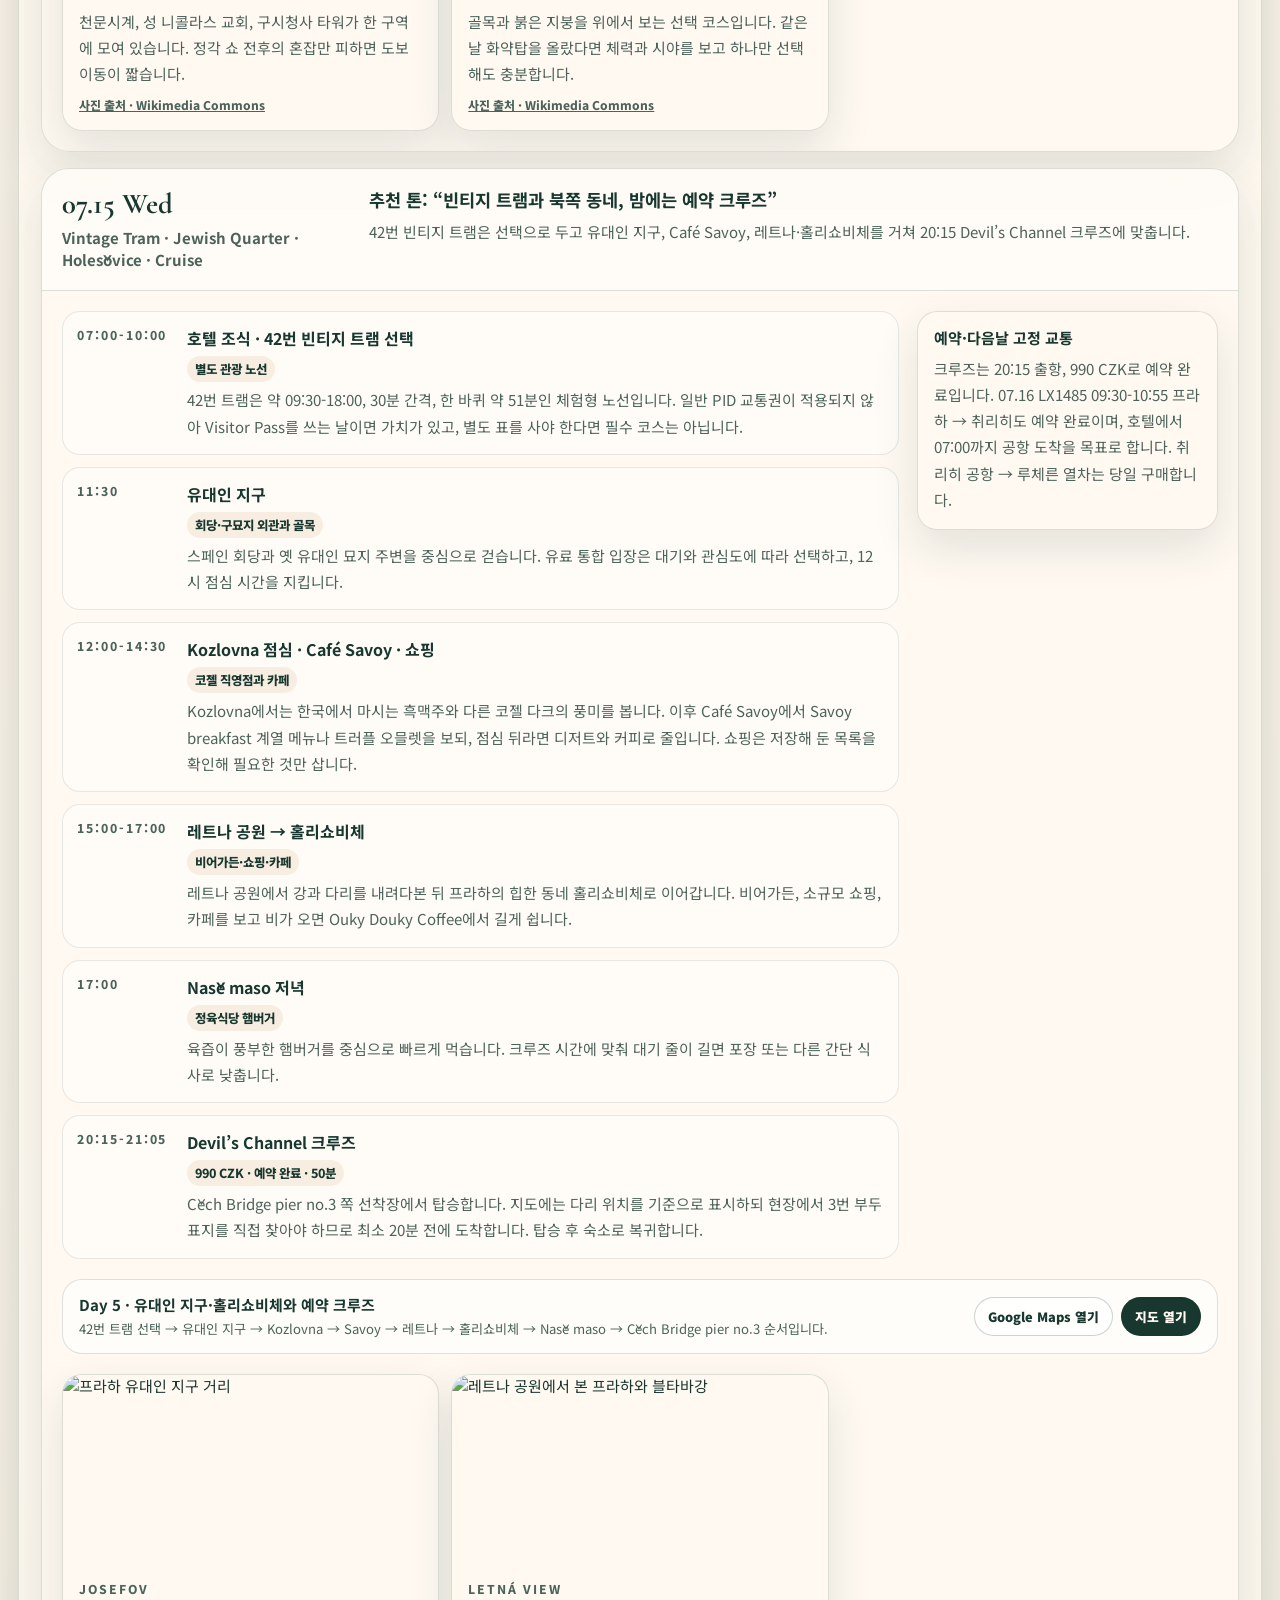
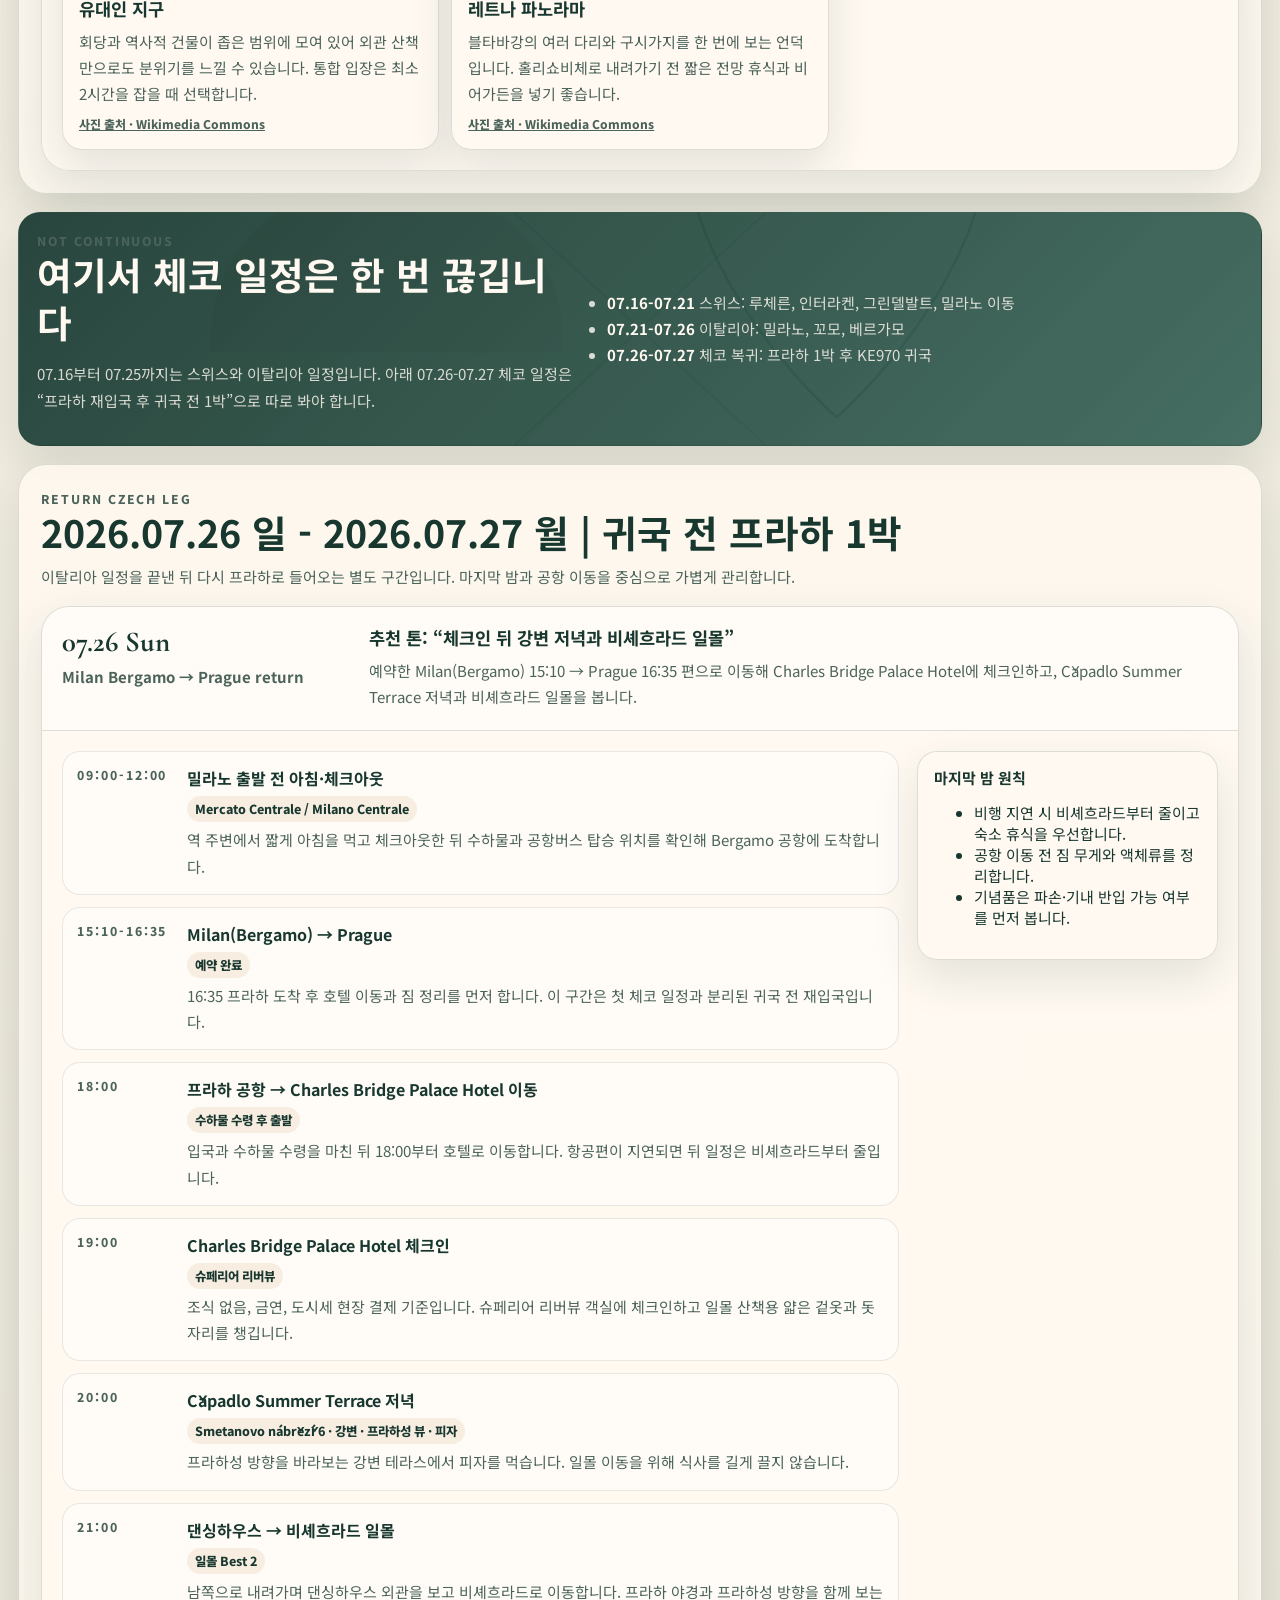
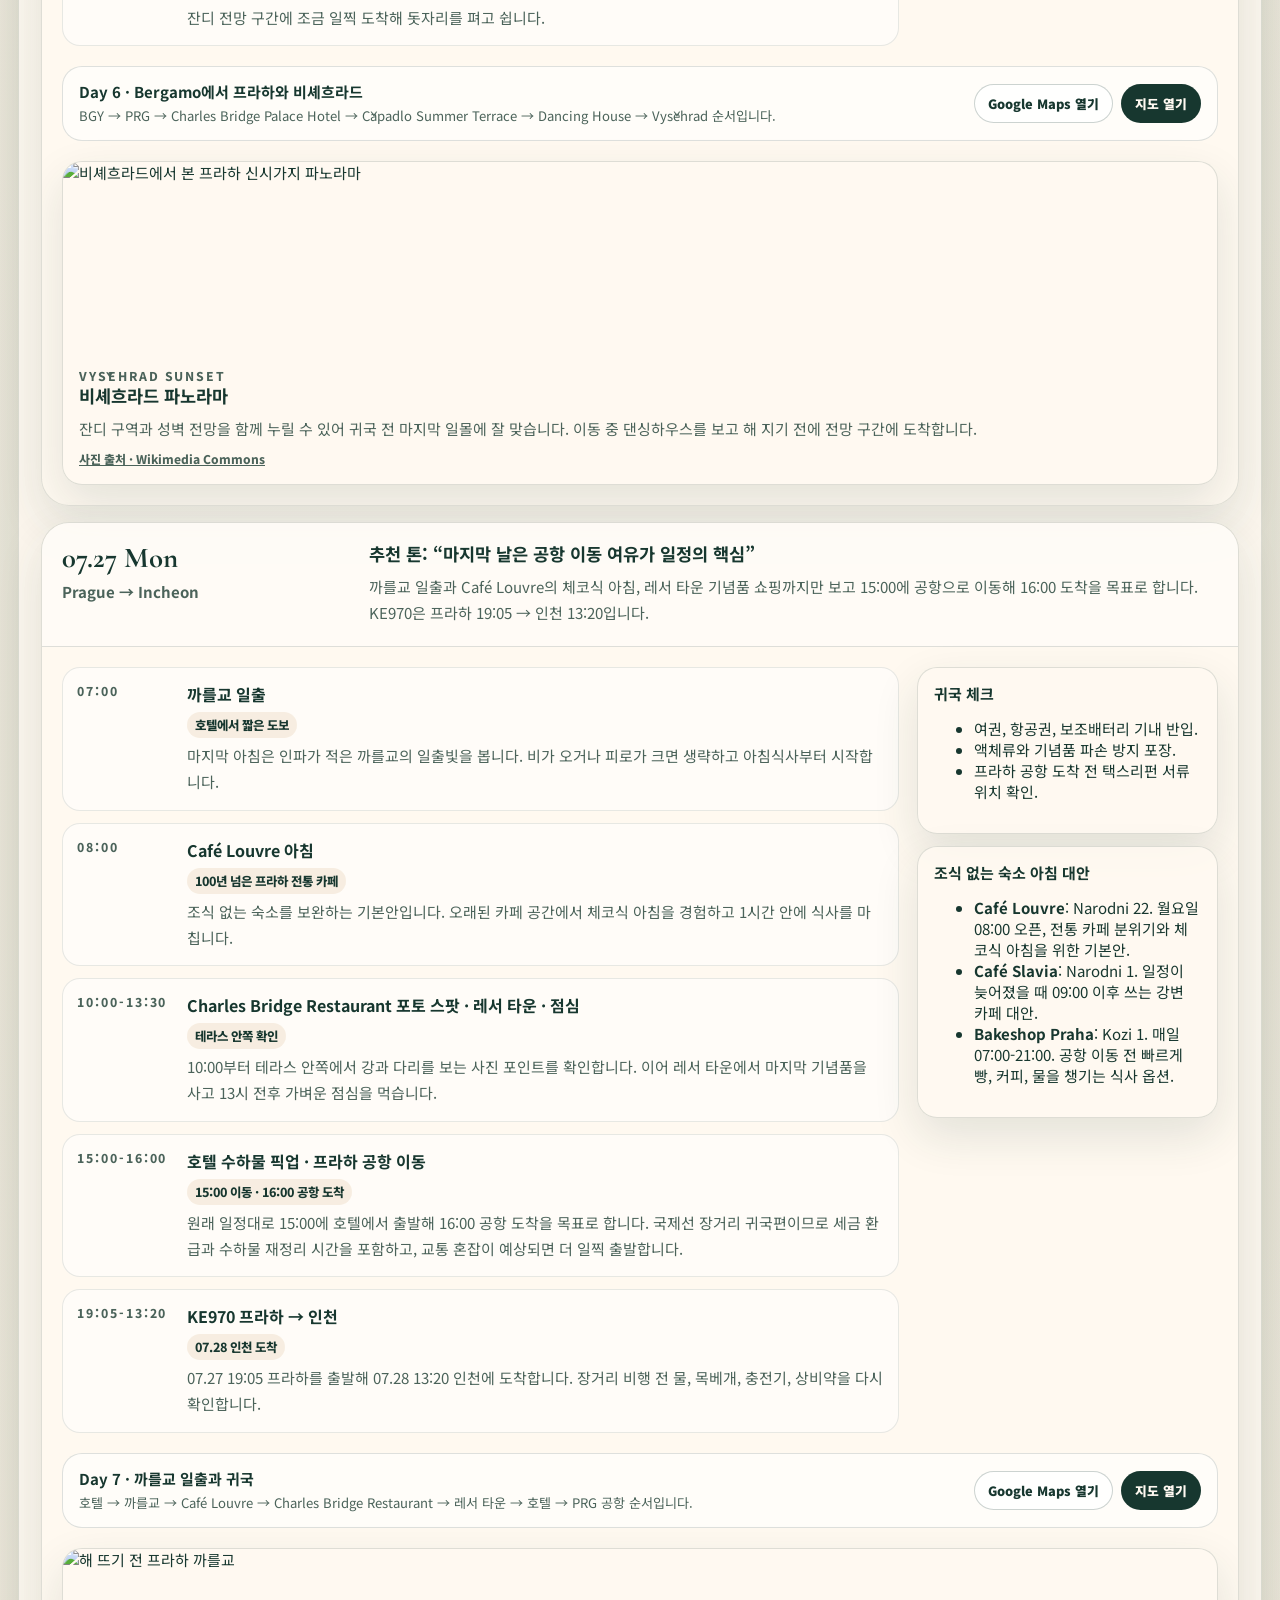
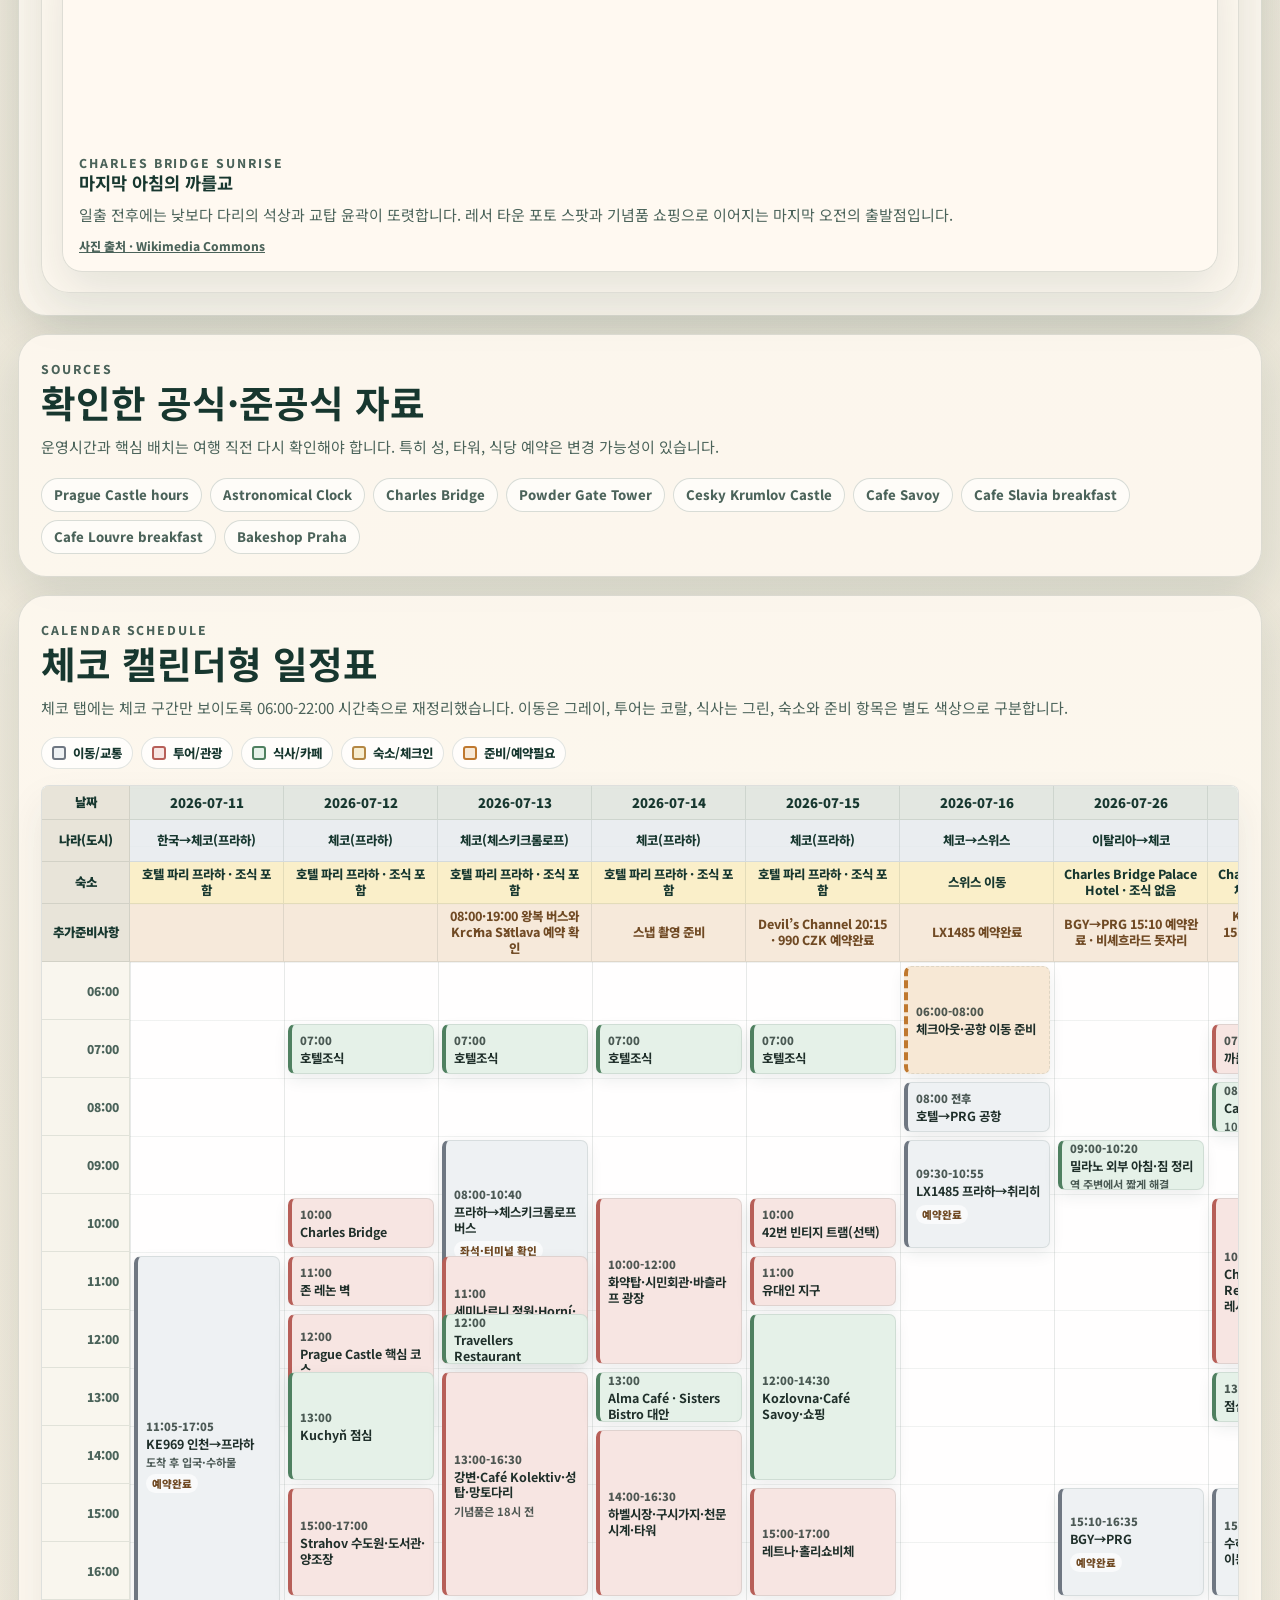
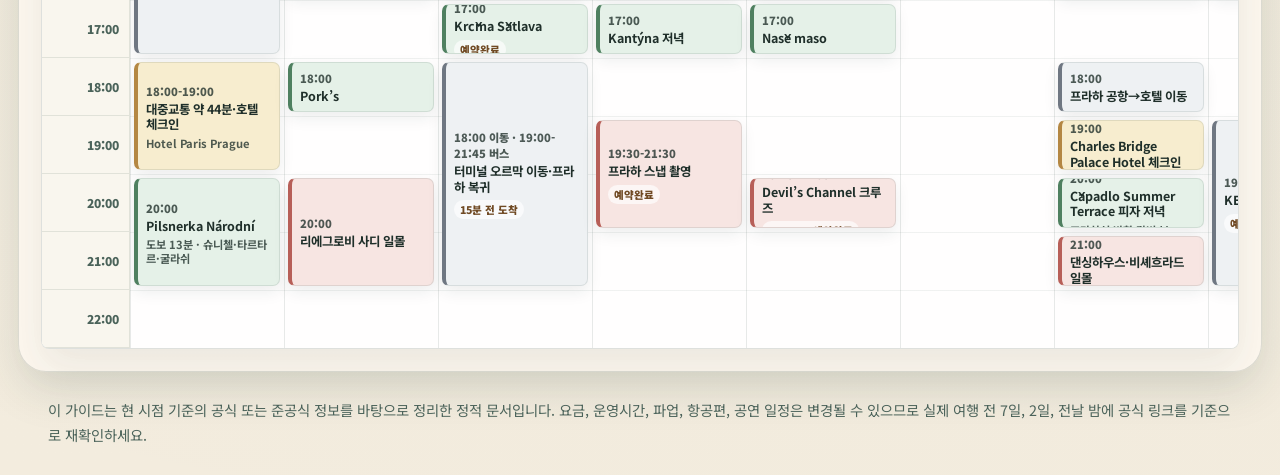
==== commit 80b7caa9: "feat: publish guidebooks and sync app web UI" ====
--- a/czech_honeymoon_guide.html
+++ b/czech_honeymoon_guide.html
@@ -462,6 +462,114 @@
       object-fit: cover;
       margin: -16px -16px 14px;
       max-width: none;
+    }
+
+    .photo-source {
+      display: inline-flex;
+      margin-top: 8px;
+      color: var(--ink-soft);
+      font-size: 0.75rem;
+      font-weight: 800;
+    }
+
+    .route-map-card {
+      margin: 0 20px 20px;
+      border: 1px solid rgba(23, 55, 47, 0.14);
+      border-radius: 20px;
+      background: rgba(255, 255, 255, 0.62);
+      overflow: hidden;
+    }
+
+    .route-map-toolbar {
+      display: flex;
+      align-items: center;
+      justify-content: space-between;
+      gap: 14px;
+      padding: 14px 16px;
+    }
+
+    .route-map-copy strong,
+    .route-map-copy span {
+      display: block;
+    }
+
+    .route-map-copy span {
+      margin-top: 4px;
+      color: var(--ink-soft);
+      font-size: 0.82rem;
+      line-height: 1.55;
+    }
+
+    .route-map-actions {
+      display: flex;
+      flex-wrap: wrap;
+      gap: 8px;
+      flex: 0 0 auto;
+    }
+
+    .route-map-link,
+    .route-map-button {
+      min-height: 38px;
+      padding: 9px 13px;
+      border: 1px solid rgba(23, 55, 47, 0.22);
+      border-radius: 999px;
+      background: rgba(255, 255, 255, 0.82);
+      color: var(--ink);
+      font: inherit;
+      font-size: 0.8rem;
+      font-weight: 900;
+      text-decoration: none;
+      cursor: pointer;
+    }
+
+    .route-map-button {
+      background: var(--ink);
+      color: #fff9f1;
+    }
+
+    .route-map-shell {
+      padding: 0 14px 14px;
+    }
+
+    .route-map-shell[hidden] {
+      display: none;
+    }
+
+    .google-route-map {
+      min-height: 420px;
+      border: 1px solid rgba(23, 55, 47, 0.12);
+      border-radius: 16px;
+      background: rgba(23, 55, 47, 0.06);
+      overflow: hidden;
+    }
+
+    .google-route-map iframe {
+      width: 100%;
+      min-height: 420px;
+      border: 0;
+    }
+
+    .route-map-status {
+      margin: 8px 2px 0;
+      color: var(--ink-soft);
+      font-size: 0.78rem;
+      line-height: 1.55;
+    }
+
+    .route-map-legend {
+      display: flex;
+      flex-wrap: wrap;
+      gap: 6px;
+      margin-top: 10px;
+    }
+
+    .route-map-legend span {
+      padding: 5px 8px;
+      border-radius: 999px;
+      background: rgba(205, 161, 106, 0.14);
+      color: var(--ink);
+      font-size: 0.72rem;
+      font-weight: 800;
     }
 
     .journey-divider {
@@ -924,6 +1032,22 @@
       .country-tabs a {
         flex: 1 0 auto;
       }
+
+      .route-map-toolbar {
+        align-items: stretch;
+        flex-direction: column;
+      }
+
+      .route-map-actions,
+      .route-map-link,
+      .route-map-button {
+        width: 100%;
+      }
+
+      .google-route-map,
+      .google-route-map iframe {
+        min-height: 360px;
+      }
     }
 
     html.app-view body {
@@ -979,6 +1103,21 @@
       align-items: center;
     }
 
+    html.app-view .route-map-card {
+      margin-inline: 12px;
+    }
+
+    html.app-view .route-map-toolbar {
+      align-items: stretch;
+      flex-direction: column;
+    }
+
+    html.app-view .route-map-actions,
+    html.app-view .route-map-link,
+    html.app-view .route-map-button {
+      width: 100%;
+    }
+
     @media print {
       .view-toggle {
         display: none !important;
@@ -986,7 +1125,7 @@
     }
   </style>
   <link rel="stylesheet" href="./assets/schedule-detail.css">
-  <link rel="stylesheet" href="./assets/guide-compact.css?v=20260703-thin-fixed-nav2">
+  <link rel="stylesheet" href="./assets/guide-compact.css?v=20260710-app-web-ui-fixes2">
 </head>
 <body>
   <div class="page-shell">
@@ -1010,7 +1149,7 @@
           <a href="#czech-first-leg">07.11-07.15</a>
           <a href="#czech-return-divider">이동 구간 분리</a>
           <a href="#czech-return-leg">07.26-07.27</a>
-          <a href="#czech-excel-schedule">Excel 일정표</a>
+          <a href="#czech-daily-schedule">시간대별 일정표</a>
           <a href="#czech-sources">Sources</a>
         </nav>
       </div>
@@ -1061,8 +1200,8 @@
               <span class="section-index">Czechia</span>
               <h2>프라하 5박과 귀국 전 1박을 분리해서 보는 체코 일정</h2>
               <p>
-                엑셀 일정과 `체코-둥` 메모 시트를 기준으로 프라하성, 까를교, 구시가지, 체스키크롬로프, 스냅 촬영,
-                마지막 프라하 1박을 나눴습니다.
+                프라하성, 까를교, 구시가지, 체스키크롬로프, 스냅 촬영과 마지막 프라하 1박을 실제 이동 순서와
+                예약 시간에 맞춰 나눴습니다. 식당별 추천 메뉴와 선택 코스도 날짜 안에서 바로 확인할 수 있습니다.
               </p>
             </div>
             <a class="source-chip" href="https://www.prague.eu/en/object/places/3129/astronomical-clock" target="_blank" rel="noreferrer">Prague City Tourism</a>
@@ -1097,19 +1236,41 @@
               <img src="https://commons.wikimedia.org/wiki/Special:FilePath/Charles%20bridge%20Prague%20-%20tunliweb.no.jpg?width=900" alt="까를교와 프라하 성 야경" loading="lazy">
               <span class="micro-chip">Prague · Early Walk</span>
               <h3>까를교는 오전 10시 전</h3>
-              <p>엑셀 메모처럼 아침 10시 전에는 사람이 적어 사진과 산책이 편합니다. 도착 후 첫 온전한 날의 출발점으로 좋습니다.</p>
+              <p>아침 10시 전에는 사람이 비교적 적어 사진과 산책이 편합니다. 도착 후 첫 온전한 날의 출발점으로 좋습니다.</p>
+              <a class="photo-source" href="https://commons.wikimedia.org/wiki/File:Charles_bridge_Prague_-_tunliweb.no.jpg" target="_blank" rel="noreferrer">사진 출처 · Wikimedia Commons</a>
             </article>
             <article class="spot-card">
               <img src="https://commons.wikimedia.org/wiki/Special:FilePath/Prague%20Astronomical%20Clock.jpg?width=900" alt="프라하 천문시계" loading="lazy">
               <span class="micro-chip">Old Town · Day 4</span>
               <h3>천문시계와 화약탑</h3>
               <p>Prague City Tourism 기준 천문시계 사도 행렬은 08:00-23:00 매시 진행됩니다. 화약탑 전망은 스냅 촬영 전 낮 시간에 넣습니다.</p>
+              <a class="photo-source" href="https://commons.wikimedia.org/wiki/File:Prague_Astronomical_Clock.jpg" target="_blank" rel="noreferrer">사진 출처 · Wikimedia Commons</a>
             </article>
             <article class="spot-card">
               <img src="https://commons.wikimedia.org/wiki/Special:FilePath/Cesky%20Krumlov%20Oldtown.jpeg?width=900" alt="체스키크롬로프 성과 구시가지" loading="lazy">
               <span class="micro-chip">Cesky Krumlov · Day Trip</span>
               <h3>체스키크롬로프 당일치기</h3>
               <p>공식 성 설명 기준 성 구역은 다섯 개 안뜰과 성 정원으로 이루어진 큰 복합지입니다. 하루를 통째로 분리하는 편이 안정적입니다.</p>
+              <a class="photo-source" href="https://commons.wikimedia.org/wiki/File:Cesky_Krumlov_Oldtown.jpeg" target="_blank" rel="noreferrer">사진 출처 · Wikimedia Commons</a>
+            </article>
+          </div>
+
+          <div class="quick-grid" aria-label="체코 선택 코스와 식당 후보">
+            <article class="info-card">
+              <h3>일몰 스팟 Best 3</h3>
+              <p><strong>1. 리에그로비 사디</strong>는 여름 1순위, <strong>2. 비셰흐라드</strong>는 귀국 전 마지막 밤, <strong>3. 프라하성 건너편 강가</strong>는 동선이 짧을 때 선택합니다.</p>
+            </article>
+            <article class="info-card">
+              <h3>디저트·카페 4곳</h3>
+              <p>Trdelnik &amp; Coffee 굴뚝빵, Crème de la Crème 젤라또의 피스타치오, 비 오는 날 좋은 홀리쇼비체 Ouky Douky Coffee, 프라하성 초입 전망 스타벅스를 후보로 둡니다.</p>
+            </article>
+            <article class="info-card">
+              <h3>추가 식당 옵션</h3>
+              <p>한식이 필요하면 BIWON KOREA, 전통 오리·와인과 전망은 Coda Restaurant, 수요일 점심 Kozlovna가 맞지 않으면 Lokál U Bílé kuželky를 봅니다.</p>
+            </article>
+            <article class="info-card">
+              <h3>추가 실내 명소</h3>
+              <p>클레멘티눔 도서관은 세계적으로 아름다운 도서관으로 알려진 선택 코스입니다. 입장료는 약 25,000원 메모를 기준으로 잡되 실제 결제 전 공식 요금을 다시 확인합니다.</p>
             </article>
           </div>
         </div>
@@ -1134,33 +1295,41 @@
                 </div>
                 <div class="day-intro">
                   <h3>추천 톤: “도착일은 짧게, 프라하 첫 장면만 확보”</h3>
-                  <p>KE969 인천공항 11:05 → 프라하 17:05 도착. 체크인 후 구시가지와 굴뚝빵 정도만 넣습니다.</p>
+                  <p>KE969 인천공항 11:05 → 프라하 17:05 도착. 대중교통으로 약 44분 이동해 호텔에 체크인하고, 도보권 저녁만 진행합니다.</p>
                 </div>
               </div>
               <div class="day-content">
                 <div class="timeline">
                   <div class="timeline-item">
-                    <div class="time-tag">17:05</div>
-                    <div>
-                      <strong>프라하 공항 도착</strong>
-                      <span class="duration-tag">입국·수하물 버퍼</span>
-                      <p>입국 후 호텔 이동을 우선합니다. 도착일은 예약 식당보다 컨디션에 맞춘 가벼운 저녁이 낫습니다.</p>
-                    </div>
-                  </div>
-                  <div class="timeline-item">
-                    <div class="time-tag">저녁</div>
-                    <div>
-                      <strong>Hotel Paris Prague 체크인</strong>
-                      <span class="duration-tag">짐 정리</span>
-                      <p>첫 숙소는 07.11-07.16 베이스입니다. 체크인 후 무리하지 않고 화약탑·구시가지 방향으로만 짧게 산책합니다.</p>
-                    </div>
-                  </div>
-                  <div class="timeline-item">
-                    <div class="time-tag">선택</div>
-                    <div>
-                      <strong>Tradlo 굴뚝빵</strong>
-                      <span class="duration-tag">엑셀 메모 Day 1</span>
-                      <p>초코, 아이스크림, 딸기 조합을 후보로 둡니다. 늦은 저녁이라 식사 대체보다 디저트 산책으로 짧게 잡습니다.</p>
+                    <div class="time-tag">11:05-17:05</div>
+                    <div>
+                      <strong>KE969 인천공항 → 프라하</strong>
+                      <span class="duration-tag">예약 완료 · 직항</span>
+                      <p>17:05 도착 후 입국·수하물 수령을 마치고 바로 숙소로 이동합니다.</p>
+                    </div>
+                  </div>
+                  <div class="timeline-item">
+                    <div class="time-tag">18:00-19:00</div>
+                    <div>
+                      <strong>공항 → Hotel Paris Prague · 체크인</strong>
+                      <span class="duration-tag">대중교통 약 44분 · 조식 포함</span>
+                      <p>07.11-07.16의 베이스입니다. 19시 전후 체크인과 휴식을 우선하고, 짐을 정리한 뒤 저녁 장소까지 걸어갑니다.</p>
+                    </div>
+                  </div>
+                  <div class="timeline-item">
+                    <div class="time-tag">20:00-21:30</div>
+                    <div>
+                      <strong>Pilsnerka Národní 저녁</strong>
+                      <span class="duration-tag">호텔에서 도보 약 13분</span>
+                      <p>코젤 맥주와 송아지 슈니첼, 마늘을 토스트에 문질러 먹는 비프 타르타르, 갈비찜처럼 진한 굴라쉬가 추천 메뉴입니다. 현지 손님이 많은 식당이라 첫날 체코식 저녁으로 잡습니다.</p>
+                    </div>
+                  </div>
+                  <div class="timeline-item">
+                    <div class="time-tag">22:00</div>
+                    <div>
+                      <strong>숙소 복귀</strong>
+                      <span class="duration-tag">컨디션 우선</span>
+                      <p>여유가 있을 때만 Trdelnik &amp; Coffee 굴뚝빵을 포장합니다. 초코·아이스크림·딸기 조합은 식사 대체가 아닌 짧은 디저트로 봅니다.</p>
                     </div>
                   </div>
                 </div>
@@ -1169,10 +1338,27 @@
                     <h4>첫날 조정 기준</h4>
                     <ul>
                       <li>비행 지연 또는 피로가 크면 호텔 체크인만 하고 종료합니다.</li>
-                      <li>야경 욕심은 07.12 이후로 넘깁니다.</li>
+                      <li>Pilsnerka까지는 도보권으로 유지하고, 먼 야경은 07.12 이후로 넘깁니다.</li>
+                      <li>일몰 후보는 여름 1순위 리에그로비 사디, 2순위 비셰흐라드, 3순위 프라하성 건너편 강가입니다.</li>
                     </ul>
                   </div>
                 </aside>
+              </div>
+              <div class="route-map-card" data-route-map-card="czech-day1">
+                <div class="route-map-toolbar">
+                  <div class="route-map-copy">
+                    <strong>Day 1 · 공항에서 호텔과 첫 저녁</strong>
+                    <span>PRG 공항 → Hotel Paris Prague → Pilsnerka Národní → 호텔 복귀 순서입니다.</span>
+                  </div>
+                  <div class="route-map-actions">
+                    <a class="route-map-link" data-route-map-external href="https://www.google.com/maps" target="_blank" rel="noreferrer">Google Maps 열기</a>
+                    <button class="route-map-button" type="button" data-route-map-open>지도 열기</button>
+                  </div>
+                </div>
+                <div class="route-map-shell" data-route-map-shell hidden>
+                  <div class="google-route-map" data-route-map-target aria-label="체코 Day 1 프라하 도착 동선 지도"></div>
+                  <p class="route-map-status" data-route-map-status>방문 순서와 위치 표기를 준비 중입니다.</p>
+                </div>
               </div>
             </article>
 
@@ -1184,49 +1370,65 @@
                 </div>
                 <div class="day-intro">
                   <h3>추천 톤: “까를교는 아침, 프라하성은 운영시간 안에”</h3>
-                  <p>까를교를 이른 시간에 먼저 보고, 프라하성·성비투스 대성당·Lobkowicz Palace Cafe·Strahov 쪽으로 넘어갑니다.</p>
+                  <p>호텔 조식 후 까를교와 존 레논 벽을 보고, 정오부터 프라하성·성비투스 대성당을 관람한 뒤 Strahov와 리에그로비 사디까지 잇습니다.</p>
                 </div>
               </div>
               <div class="day-content">
                 <div class="timeline">
                   <div class="timeline-item">
-                    <div class="time-tag">08:30</div>
-                    <div>
-                      <strong>까를교 아침 산책</strong>
-                      <span class="duration-tag">60-75분</span>
-                      <p>엑셀 메모대로 10시 전이 핵심입니다. Old Town Bridge Tower 쪽에서 시작해 말라스트라나 방향으로 걷습니다.</p>
-                    </div>
-                  </div>
-                  <div class="timeline-item">
-                    <div class="time-tag">10:00</div>
-                    <div>
-                      <strong>프라하성 · 성비투스 대성당</strong>
-                      <span class="duration-tag">2-3시간</span>
-                      <p>프라하성 공식 여름 운영 기준 성 건물은 09:00-17:00, 성비투스 대성당은 일요일 12:00-17:00입니다. 일요일이라 대성당은 정오 이후로 맞춥니다.</p>
-                    </div>
-                  </div>
-                  <div class="timeline-item">
-                    <div class="time-tag">13:30</div>
-                    <div>
-                      <strong>Lobkowicz Palace Cafe 또는 Kuchyn</strong>
-                      <span class="duration-tag">점심·카페</span>
-                      <p>엑셀 메모 기준 Lobkowicz Palace Cafe는 뷰 좋은 카페, Kuchyn은 슈니첼과 뷰 식당 후보입니다.</p>
-                    </div>
-                  </div>
-                  <div class="timeline-item">
-                    <div class="time-tag">15:30</div>
-                    <div>
-                      <strong>Strahov 수도원 도서관 · 양조장</strong>
-                      <span class="duration-tag">오후 블록</span>
-                      <p>도서관은 티켓 필요, 내부 입장 제한 메모가 있습니다. 이후 Klastorny pivovar Strahov에서 맥주와 쉬는 시간을 잡습니다.</p>
-                    </div>
-                  </div>
-                  <div class="timeline-item">
-                    <div class="time-tag">저녁</div>
-                    <div>
-                      <strong>Pork's 또는 프라하성 야경</strong>
-                      <span class="duration-tag">컨디션 선택</span>
-                      <p>Pork's는 꼴레뇨 후보입니다. 프라하성 야경은 계단 부담이 있으므로 트램 이동을 우선합니다.</p>
+                    <div class="time-tag">07:00-10:00</div>
+                    <div>
+                      <strong>호텔 조식 · 까를교 산책</strong>
+                      <span class="duration-tag">호텔에서 도보 약 16분</span>
+                      <p>조식 후 Old Town Bridge Tower 쪽에서 말라스트라나 방향으로 걷습니다. 오전 10시 전후까지는 비교적 한산해 사진 촬영이 편합니다.</p>
+                    </div>
+                  </div>
+                  <div class="timeline-item">
+                    <div class="time-tag">11:00</div>
+                    <div>
+                      <strong>존 레논 벽</strong>
+                      <span class="duration-tag">까를교 서쪽 도보 동선</span>
+                      <p>말라스트라나 골목 안의 짧은 사진 정류장입니다. 오래 머무르기보다 프라하성으로 올라가기 전 20-30분 정도 봅니다.</p>
+                    </div>
+                  </div>
+                  <div class="timeline-item">
+                    <div class="time-tag">12:00</div>
+                    <div>
+                      <strong>프라하성 핵심 코스</strong>
+                      <span class="duration-tag">성비투스 대성당 일요일 12시 오픈</span>
+                      <p>최후의 심판 모자이크와 스테인드글라스를 보는 성 비투스 대성당 → 구왕궁 → 성 이르지 성당 → 황금소로 순서입니다. 12시 근위병 교대식이 가장 큰 규모이므로 현장 혼잡도에 따라 성당 입장과 순서를 바꿉니다.</p>
+                    </div>
+                  </div>
+                  <div class="timeline-item">
+                    <div class="time-tag">13:00</div>
+                    <div>
+                      <strong>Kuchyň 점심 · 프라하 성곽 전망</strong>
+                      <span class="duration-tag">전망 좋은 성 안 식당</span>
+                      <p>구운 오리다리와 덤플링, 비프 타르타르, 포크 슈니첼과 라즈베리 계열 소스를 봅니다. 특히 슈니첼 추천이 강하고, 덤플링은 담백한 편입니다. 식후 성곽의 좋은 뷰를 보며 내려옵니다.</p>
+                    </div>
+                  </div>
+                  <div class="timeline-item">
+                    <div class="time-tag">15:00-17:00</div>
+                    <div>
+                      <strong>Strahov 수도원 · 도서관 · 양조장</strong>
+                      <span class="duration-tag">도서관 티켓 필요</span>
+                      <p>시간이 맞으면 이동 전 발트슈타인 궁전 정원을 먼저 봅니다. 도서관은 보존을 위해 관람 범위가 제한될 수 있습니다. Klášterní pivovar Strahov에서는 부드러운 Amber Lager, 보리 풍미 IPA, 달고 신 체리 사워 에일과 ash-roasted potatoes, 맥주 마리네이드 폭립, 마늘을 토스트에 문지르는 steak tartare를 봅니다.</p>
+                    </div>
+                  </div>
+                  <div class="timeline-item">
+                    <div class="time-tag">18:00</div>
+                    <div>
+                      <strong>Pork’s 저녁</strong>
+                      <span class="duration-tag">꼴레뇨 · 맥주</span>
+                      <p>꼴레뇨의 바삭한 껍질과 상큼한 캐비지 샐러드 조합이 핵심입니다. 늦은 21시 무렵에는 대기 없이 들어간 사례가 있지만, 이날은 일몰 이동을 위해 이른 저녁으로 둡니다.</p>
+                    </div>
+                  </div>
+                  <div class="timeline-item">
+                    <div class="time-tag">20:00</div>
+                    <div>
+                      <strong>리에그로비 사디 일몰</strong>
+                      <span class="duration-tag">여름 일몰 1순위</span>
+                      <p>프라하성 방향 스카이라인을 넓게 보는 잔디 공원입니다. 해 지기 30분 전에 도착해 자리를 잡고, 너무 늦지 않게 숙소로 복귀합니다.</p>
                     </div>
                   </div>
                 </div>
@@ -1237,9 +1439,43 @@
                       <li>프라하성 단지: 06:00-22:00.</li>
                       <li>역사 건물: 09:00-17:00.</li>
                       <li>성비투스 대성당 일요일: 12:00-17:00.</li>
+                      <li>Lobkowicz Palace Cafe는 그늘진 야외 전망 카페가 필요할 때 선택합니다.</li>
+                      <li>프라하성 초입 스타벅스도 짧은 전망 휴식 후보입니다.</li>
                     </ul>
                   </div>
                 </aside>
+              </div>
+              <div class="route-map-card" data-route-map-card="czech-day2">
+                <div class="route-map-toolbar">
+                  <div class="route-map-copy">
+                    <strong>Day 2 · 까를교에서 프라하성·Strahov·일몰</strong>
+                    <span>까를교 → 존 레논 벽 → 프라하성 → Kuchyň → Strahov → Pork’s → 리에그로비 사디 순서입니다.</span>
+                  </div>
+                  <div class="route-map-actions">
+                    <a class="route-map-link" data-route-map-external href="https://www.google.com/maps" target="_blank" rel="noreferrer">Google Maps 열기</a>
+                    <button class="route-map-button" type="button" data-route-map-open>지도 열기</button>
+                  </div>
+                </div>
+                <div class="route-map-shell" data-route-map-shell hidden>
+                  <div class="google-route-map" data-route-map-target aria-label="체코 Day 2 프라하성 동선 지도"></div>
+                  <p class="route-map-status" data-route-map-status>방문 순서와 위치 표기를 준비 중입니다.</p>
+                </div>
+              </div>
+              <div class="spot-grid" style="margin:0 20px 20px;" aria-label="프라하성 주변 명소 사진">
+                <article class="spot-card">
+                  <img src="https://commons.wikimedia.org/wiki/Special:FilePath/Prague%20Castle%20St%20George.JPG?width=900" alt="프라하성 성 이르지 성당과 수도원" loading="lazy">
+                  <span class="micro-chip">Prague Castle</span>
+                  <h3>성 이르지 성당</h3>
+                  <p>성비투스 대성당 뒤쪽의 붉은 파사드가 강한 대비를 만드는 장소입니다. 황금소로로 이어지는 성 내부 동선에 자연스럽게 포함됩니다.</p>
+                  <a class="photo-source" href="https://commons.wikimedia.org/wiki/File:Prague_Castle_St_George.JPG" target="_blank" rel="noreferrer">사진 출처 · Wikimedia Commons</a>
+                </article>
+                <article class="spot-card">
+                  <img src="https://commons.wikimedia.org/wiki/Special:FilePath/Prague%20-%20Strahov%20monastery.jpg?width=900" alt="프라하 Strahov 수도원" loading="lazy">
+                  <span class="micro-chip">Strahov</span>
+                  <h3>수도원과 양조장</h3>
+                  <p>도서관 관람 뒤 같은 구역에서 수도원 맥주와 감자·폭립을 맛볼 수 있어, 성 구역 오후를 끊지 않고 마무리하기 좋습니다.</p>
+                  <a class="photo-source" href="https://commons.wikimedia.org/wiki/File:Prague_-_Strahov_monastery.jpg" target="_blank" rel="noreferrer">사진 출처 · Wikimedia Commons</a>
+                </article>
               </div>
             </article>
 
@@ -1251,50 +1487,122 @@
                 </div>
                 <div class="day-intro">
                   <h3>추천 톤: “프라하와 섞지 말고 하루 통째로 분리”</h3>
-                  <p>엑셀상 체스키크롬로프 도시일입니다. 왕복 이동과 성·구시가지 산책을 고려해 다른 프라하 핵심 일정과 섞지 않습니다.</p>
+                  <p>08:00 출발, 10:40 도착, 19:00 출발, 21:45 프라하 복귀 버스를 기준으로 성·구시가지·식당을 한 방향으로 연결합니다.</p>
                 </div>
               </div>
               <div class="day-content">
                 <div class="timeline">
                   <div class="timeline-item">
-                    <div class="time-tag">아침</div>
+                    <div class="time-tag">07:00</div>
+                    <div>
+                      <strong>호텔 조식</strong>
+                      <span class="duration-tag">조식 포함 · 버스 탑승 준비</span>
+                      <p>07:00에 조식을 시작해 08:00 체스키크롬로프행 버스에 늦지 않도록 짐과 좌석표를 미리 준비합니다. 식사는 짧게 마치고 프라하 출발 터미널로 이동합니다.</p>
+                    </div>
+                  </div>
+                  <div class="timeline-item">
+                    <div class="time-tag">08:00-10:40</div>
                     <div>
                       <strong>프라하 → 체스키크롬로프 이동</strong>
-                      <span class="duration-tag">왕복 당일치기</span>
-                      <p>버스 또는 투어 예약을 확정한 뒤 출발지를 카드에 보강합니다. 여름 성수기라 귀환편까지 같이 확보하는 편이 안전합니다.</p>
-                    </div>
-                  </div>
-                  <div class="timeline-item">
-                    <div class="time-tag">오전</div>
-                    <div>
-                      <strong>체스키크롬로프 성 안뜰과 전망</strong>
-                      <span class="duration-tag">2시간</span>
-                      <p>공식 성 설명 기준 다섯 개 안뜰과 성 정원이 있는 큰 복합지입니다. 타워 전망은 대기와 날씨를 보고 선택합니다.</p>
-                    </div>
-                  </div>
-                  <div class="timeline-item">
-                    <div class="time-tag">오후</div>
-                    <div>
-                      <strong>구시가지 루프 산책</strong>
-                      <span class="duration-tag">느린 산책</span>
-                      <p>광장, 강변 전망, 성을 올려다보는 포인트를 중심으로 걷습니다. 관광객이 많으면 카페 휴식 시간을 먼저 확보합니다.</p>
-                    </div>
-                  </div>
-                  <div class="timeline-item">
-                    <div class="time-tag">저녁</div>
-                    <div>
-                      <strong>프라하 복귀</strong>
-                      <span class="duration-tag">귀환 우선</span>
-                      <p>다음 날 스냅 촬영이 있으므로 복귀 후 야간 일정을 강하게 넣지 않습니다.</p>
+                      <span class="duration-tag">왕복 버스 · 출발지 재확인</span>
+                      <p>08:00 버스에 탑승합니다. 좌석과 프라하 출발 터미널을 전날 다시 확인하고, 귀환편 표도 함께 준비합니다.</p>
+                    </div>
+                  </div>
+                  <div class="timeline-item">
+                    <div class="time-tag">11:00</div>
+                    <div>
+                      <strong>세미나르니 정원 · Horní 거리 · 스보르노스티 광장</strong>
+                      <span class="duration-tag">도착 직후 대표 뷰</span>
+                      <p>정원에서 성·붉은 지붕·블타바강이 함께 들어오는 대표 풍경을 보고 Horní 거리로 내려갑니다. 흑사병 기념 기둥이 있는 중심 광장은 점심 전 먼저 봅니다.</p>
+                    </div>
+                  </div>
+                  <div class="timeline-item">
+                    <div class="time-tag">12:00</div>
+                    <div>
+                      <strong>Travellers Restaurant 점심</strong>
+                      <span class="duration-tag">로컬 맥주와 든든한 식사</span>
+                      <p>Smažený sýr 튀긴 치즈, 꿀을 곁들인 폭립과 빵, spaghetti aglio olio, 체스키크롬로프 로컬 Eggenberg dark beer를 봅니다. 결제 전 서비스료와 팁 표기를 확인합니다.</p>
+                    </div>
+                  </div>
+                  <div class="timeline-item">
+                    <div class="time-tag">13:00-14:00</div>
+                    <div>
+                      <strong>블타바강변 · 이발사의 다리 · Café Kolektiv</strong>
+                      <span class="duration-tag">강변 한 바퀴와 카페</span>
+                      <p>점심 직후 바로 성으로 오르지 않고 강변과 골목을 천천히 한 바퀴 돕니다. 이발사의 다리를 건넌 뒤 Café Kolektiv에서 쉬고 성 구역으로 올라갑니다.</p>
+                    </div>
+                  </div>
+                  <div class="timeline-item">
+                    <div class="time-tag">15:00</div>
+                    <div>
+                      <strong>라트란 거리 · 성 박물관 · 성 탑 전망</strong>
+                      <span class="duration-tag">월요일 가능 핵심 코스</span>
+                      <p>내부 가이드 투어보다 월요일에도 가능한 성 박물관과 탑 전망을 중심으로 봅니다. 대기와 날씨가 나쁘면 탑 체류 시간을 줄입니다.</p>
+                    </div>
+                  </div>
+                  <div class="timeline-item">
+                    <div class="time-tag">16:00</div>
+                    <div>
+                      <strong>망토다리 → 제5정원 전망대 → 성정원 → 기념품</strong>
+                      <span class="duration-tag">무료 전망 포인트</span>
+                      <p>여러 층의 아치로 성 내부를 잇던 망토다리는 대표 포토 스팟입니다. 만족도가 높은 무료 전망 구간을 지난 뒤 라트란 거리의 Manufaktura와 Český Perník을 18시 전에 봅니다.</p>
+                    </div>
+                  </div>
+                  <div class="timeline-item">
+                    <div class="time-tag">17:00</div>
+                    <div>
+                      <strong>Krčma Šatlava 저녁</strong>
+                      <span class="duration-tag">예약 완료 · 대안 Vltava Port</span>
+                      <p>예약한 식당을 우선합니다. 예약 문제가 생길 때만 Vltava Port로 전환하고, 버스 터미널 이동 시간을 지킵니다.</p>
+                    </div>
+                  </div>
+                  <div class="timeline-item">
+                    <div class="time-tag">18:00-21:45</div>
+                    <div>
+                      <strong>버스터미널 이동 · 프라하 복귀</strong>
+                      <span class="duration-tag">19:00 버스 출발</span>
+                      <p>터미널 방향이 오르막이므로 도보 20분 이상을 잡고 최소 15분 전에 도착합니다. 19:00 출발, 21:45 프라하 도착 후 바로 숙소로 복귀합니다.</p>
                     </div>
                   </div>
                 </div>
                 <aside class="day-aside">
                   <div class="aside-card">
                     <h4>예약 확인</h4>
-                    <p>체스키크롬로프는 교통 예약 방식에 따라 하루 품질이 달라집니다. 버스 왕복, 투어, 전용차 중 하나를 확정한 뒤 출발·복귀 시간을 보강합니다.</p>
+                    <p>08:00 프라하 출발편과 19:00 체스키크롬로프 출발편의 터미널·좌석을 전날 확인합니다. Krčma Šatlava는 예약 완료이며, 식당에서 터미널까지 오르막 이동 버퍼가 핵심입니다.</p>
                   </div>
                 </aside>
+              </div>
+              <div class="route-map-card" data-route-map-card="czech-day3">
+                <div class="route-map-toolbar">
+                  <div class="route-map-copy">
+                    <strong>Day 3 · 체스키크롬로프 하루 동선</strong>
+                    <span>버스터미널 → 세미나르니 정원 → 광장 → 강변 → 성 탑 → 망토다리 → 저녁 → 터미널 순서입니다.</span>
+                  </div>
+                  <div class="route-map-actions">
+                    <a class="route-map-link" data-route-map-external href="https://www.google.com/maps" target="_blank" rel="noreferrer">Google Maps 열기</a>
+                    <button class="route-map-button" type="button" data-route-map-open>지도 열기</button>
+                  </div>
+                </div>
+                <div class="route-map-shell" data-route-map-shell hidden>
+                  <div class="google-route-map" data-route-map-target aria-label="체코 Day 3 체스키크롬로프 동선 지도"></div>
+                  <p class="route-map-status" data-route-map-status>방문 순서와 위치 표기를 준비 중입니다.</p>
+                </div>
+              </div>
+              <div class="spot-grid" style="margin:0 20px 20px;" aria-label="체스키크롬로프 주변 명소 사진">
+                <article class="spot-card">
+                  <img src="https://commons.wikimedia.org/wiki/Special:FilePath/Cesky%20Krumlov%20from%20Cloak%20Bridge%206.jpg?width=900" alt="체스키크롬로프 망토다리에서 본 구시가지" loading="lazy">
+                  <span class="micro-chip">Cloak Bridge</span>
+                  <h3>망토다리 전망</h3>
+                  <p>성 구역의 여러 층 아치 구조와 구시가지의 붉은 지붕을 함께 보는 포인트입니다. 오후 역광과 인파를 고려해 16시 블록으로 잡습니다.</p>
+                  <a class="photo-source" href="https://commons.wikimedia.org/wiki/File:Cesky_Krumlov_from_Cloak_Bridge_6.jpg" target="_blank" rel="noreferrer">사진 출처 · Wikimedia Commons</a>
+                </article>
+                <article class="spot-card">
+                  <img src="https://commons.wikimedia.org/wiki/Special:FilePath/Cesky%20Krumlov%20Oldtown.jpeg?width=900" alt="체스키크롬로프 구시가지와 성" loading="lazy">
+                  <span class="micro-chip">Old Town Loop</span>
+                  <h3>강변과 붉은 지붕</h3>
+                  <p>세미나르니 정원에서 큰 풍경을 먼저 보고, 강변과 이발사의 다리에서는 성을 올려다보는 시점으로 바뀌는 것이 이 날 산책의 매력입니다.</p>
+                  <a class="photo-source" href="https://commons.wikimedia.org/wiki/File:Cesky_Krumlov_Oldtown.jpeg" target="_blank" rel="noreferrer">사진 출처 · Wikimedia Commons</a>
+                </article>
               </div>
             </article>
 
@@ -1306,41 +1614,57 @@
                 </div>
                 <div class="day-intro">
                   <h3>추천 톤: “낮에는 구시가지, 저녁은 스냅 촬영 고정”</h3>
-                  <p>하벨시장, 천문시계, 화약탑, Pilsnerka Narodni를 낮에 배치하고 19:30 스냅 촬영에 맞춥니다.</p>
+                  <p>화약탑부터 시민회관·바츨라프 광장·하벨시장·구시가지 광장을 한 방향으로 걷고, 17시 Kantýna 저녁과 19:30 스냅 촬영에 맞춥니다.</p>
                 </div>
               </div>
               <div class="day-content">
                 <div class="timeline">
                   <div class="timeline-item">
-                    <div class="time-tag">10:00</div>
+                    <div class="time-tag">07:00-10:00</div>
+                    <div>
+                      <strong>호텔 조식 · 화약탑</strong>
+                      <span class="duration-tag">숙소 인근에서 시작</span>
+                      <p>조식 후 10시 화약탑으로 이동합니다. 186개 계단의 전망대에서는 구시가지 지붕과 프라하성 방향을 보고, 계단 부담이 크면 외관만 봅니다.</p>
+                    </div>
+                  </div>
+                  <div class="timeline-item">
+                    <div class="time-tag">11:00</div>
+                    <div>
+                      <strong>시민회관</strong>
+                      <span class="duration-tag">아르누보 외관·내부 선택</span>
+                      <p>화약탑 바로 옆의 아르누보 건축입니다. 내부 투어보다 카페와 장식 공간을 짧게 보고 바츨라프 광장으로 이동합니다.</p>
+                    </div>
+                  </div>
+                  <div class="timeline-item">
+                    <div class="time-tag">12:00-13:00</div>
+                    <div>
+                      <strong>바츨라프 광장 · Alma Café 점심</strong>
+                      <span class="duration-tag">Sisters Bistro 대안</span>
+                      <p>광장을 내려온 뒤 Alma Café에서 허브 페스토 샌드위치를 봅니다. 자리가 없거나 빠른 식사가 필요하면 체코식 오픈 샌드위치 전문 Sisters Bistro로 전환합니다.</p>
+                    </div>
+                  </div>
+                  <div class="timeline-item">
+                    <div class="time-tag">14:00</div>
                     <div>
                       <strong>하벨시장</strong>
-                      <span class="duration-tag">60분</span>
-                      <p>목공예, 시계, 과일 간식 후보가 있는 작은 시장입니다. 관광지 가격은 감안하고 작은 기념품 중심으로 봅니다.</p>
-                    </div>
-                  </div>
-                  <div class="timeline-item">
-                    <div class="time-tag">11:00</div>
-                    <div>
-                      <strong>천문시계 · 구시가지 광장</strong>
-                      <span class="duration-tag">정각 쇼</span>
-                      <p>Prague City Tourism 기준 사도 행렬은 08:00-23:00 매시 진행됩니다. 정각 10분 전 도착을 기준으로 합니다.</p>
-                    </div>
-                  </div>
-                  <div class="timeline-item">
-                    <div class="time-tag">13:30</div>
-                    <div>
-                      <strong>화약탑 전망</strong>
-                      <span class="duration-tag">전망 45-60분</span>
-                      <p>Prague City Tourism 기준 6-9월 운영시간은 09:00-20:30입니다. 달팽이 계단 부담은 있지만 프라하성 방향과 다른 뷰를 볼 수 있습니다.</p>
-                    </div>
-                  </div>
-                  <div class="timeline-item">
-                    <div class="time-tag">17:00</div>
-                    <div>
-                      <strong>Pilsnerka Narodni 이른 저녁</strong>
-                      <span class="duration-tag">스냅 전 식사</span>
-                      <p>엑셀 메모의 타르타르, 굴라쉬, 슈니첼 후보. 스냅 촬영 전이라 너무 늦게 먹지 않는 편이 좋습니다.</p>
+                      <span class="duration-tag">작은 기념품·과일</span>
+                      <p>목공예, 시계, 과일 간식을 가볍게 봅니다. 관광지 가격을 감안해 부피가 작은 기념품만 사고, 큰 쇼핑은 다음 날로 넘깁니다.</p>
+                    </div>
+                  </div>
+                  <div class="timeline-item">
+                    <div class="time-tag">15:00-16:30</div>
+                    <div>
+                      <strong>구시가지 광장 · 천문시계 · 성 니콜라스 교회</strong>
+                      <span class="duration-tag">구시청사 타워 선택</span>
+                      <p>천문시계 사도 행렬은 정각 10분 전 자리를 잡습니다. 이어 성 니콜라스 교회를 보고, 시야와 체력이 좋으면 구시청사 타워에 올라갑니다. 클레멘티눔 도서관은 예약 가능한 시간이 맞을 때만 넣습니다.</p>
+                    </div>
+                  </div>
+                  <div class="timeline-item">
+                    <div class="time-tag">17:00-18:20</div>
+                    <div>
+                      <strong>Kantýna 저녁 · 숙소에서 단장</strong>
+                      <span class="duration-tag">스냅 전 이른 식사</span>
+                      <p>품질 좋은 정육식당에서 T-bone steak 또는 일반 스테이크를 봅니다. 주문 번호표가 뼈 모양이라 잃어버리지 않게 챙깁니다. 식후 숙소로 돌아가 촬영 준비를 마칩니다.</p>
                     </div>
                   </div>
                   <div class="timeline-item">
@@ -1359,9 +1683,42 @@
                       <li>신발은 촬영 동선을 감안해 편한 것으로 준비합니다.</li>
                       <li>저녁 식사는 냄새와 양을 가볍게 조절합니다.</li>
                       <li>비 예보가 있으면 우산보다 사진에 덜 방해되는 얇은 방수 외투를 준비합니다.</li>
+                      <li>집합지는 말로스트란스카 스타벅스 앞이며 19:20까지 도착합니다.</li>
                     </ul>
                   </div>
                 </aside>
+              </div>
+              <div class="route-map-card" data-route-map-card="czech-day4">
+                <div class="route-map-toolbar">
+                  <div class="route-map-copy">
+                    <strong>Day 4 · 신시가지에서 구시가지와 스냅 집합지</strong>
+                    <span>화약탑 → 시민회관 → 바츨라프 광장 → Alma → 하벨시장 → 구시가지 → Kantýna → 촬영 집합지 순서입니다.</span>
+                  </div>
+                  <div class="route-map-actions">
+                    <a class="route-map-link" data-route-map-external href="https://www.google.com/maps" target="_blank" rel="noreferrer">Google Maps 열기</a>
+                    <button class="route-map-button" type="button" data-route-map-open>지도 열기</button>
+                  </div>
+                </div>
+                <div class="route-map-shell" data-route-map-shell hidden>
+                  <div class="google-route-map" data-route-map-target aria-label="체코 Day 4 프라하 구시가지와 스냅 동선 지도"></div>
+                  <p class="route-map-status" data-route-map-status>방문 순서와 위치 표기를 준비 중입니다.</p>
+                </div>
+              </div>
+              <div class="spot-grid" style="margin:0 20px 20px;" aria-label="프라하 구시가지 주변 명소 사진">
+                <article class="spot-card">
+                  <img src="https://commons.wikimedia.org/wiki/Special:FilePath/Prague%20Old%20Town%20Sq1.jpg?width=900" alt="프라하 구시가지 광장" loading="lazy">
+                  <span class="micro-chip">Old Town Square</span>
+                  <h3>구시가지 광장</h3>
+                  <p>천문시계, 성 니콜라스 교회, 구시청사 타워가 한 구역에 모여 있습니다. 정각 쇼 전후의 혼잡만 피하면 도보 이동이 짧습니다.</p>
+                  <a class="photo-source" href="https://commons.wikimedia.org/wiki/File:Prague_Old_Town_Sq1.jpg" target="_blank" rel="noreferrer">사진 출처 · Wikimedia Commons</a>
+                </article>
+                <article class="spot-card">
+                  <img src="https://commons.wikimedia.org/wiki/Special:FilePath/Prague%2007-2016%20Old%20Town%20Square%20img3.jpg?width=900" alt="프라하 구시청사 타워" loading="lazy">
+                  <span class="micro-chip">Old Town Hall</span>
+                  <h3>구시청사 타워</h3>
+                  <p>골목과 붉은 지붕을 위에서 보는 선택 코스입니다. 같은 날 화약탑을 올랐다면 체력과 시야를 보고 하나만 선택해도 충분합니다.</p>
+                  <a class="photo-source" href="https://commons.wikimedia.org/wiki/File:Prague_07-2016_Old_Town_Square_img3.jpg" target="_blank" rel="noreferrer">사진 출처 · Wikimedia Commons</a>
+                </article>
               </div>
             </article>
 
@@ -1369,54 +1726,102 @@
               <div class="day-header">
                 <div class="day-date">
                   <strong>07.15 Wed</strong>
-                  <span>Cafe Savoy · Wallenstein Garden · Cafe Imperial</span>
+                  <span>Vintage Tram · Jewish Quarter · Holešovice · Cruise</span>
                 </div>
                 <div class="day-intro">
-                  <h3>추천 톤: “비행 전날은 카페와 정원, 짐 정리까지”</h3>
-                  <p>다음 날 프라하에서 취리히로 이동하므로 일정 강도를 낮추고, Cafe Savoy와 발트슈타인 궁전 정원을 중심으로 둡니다.</p>
+                  <h3>추천 톤: “빈티지 트램과 북쪽 동네, 밤에는 예약 크루즈”</h3>
+                  <p>42번 빈티지 트램은 선택으로 두고 유대인 지구, Café Savoy, 레트나·홀리쇼비체를 거쳐 20:15 Devil’s Channel 크루즈에 맞춥니다.</p>
                 </div>
               </div>
               <div class="day-content">
                 <div class="timeline">
                   <div class="timeline-item">
-                    <div class="time-tag">09:30</div>
-                    <div>
-                      <strong>Cafe Savoy 브런치</strong>
-                      <span class="duration-tag">예약 권장</span>
-                      <p>공식 운영시간은 평일 08:00-22:00입니다. 엑셀 메모의 Savoy breakfast와 트러플 오믈렛 후보를 중심으로 봅니다.</p>
+                    <div class="time-tag">07:00-10:00</div>
+                    <div>
+                      <strong>호텔 조식 · 42번 빈티지 트램 선택</strong>
+                      <span class="duration-tag">별도 관광 노선</span>
+                      <p>42번 트램은 약 09:30-18:00, 30분 간격, 한 바퀴 약 51분인 체험형 노선입니다. 일반 PID 교통권이 적용되지 않아 Visitor Pass를 쓰는 날이면 가치가 있고, 별도 표를 사야 한다면 필수 코스는 아닙니다.</p>
                     </div>
                   </div>
                   <div class="timeline-item">
                     <div class="time-tag">11:30</div>
                     <div>
-                      <strong>발트슈타인 궁전 정원</strong>
-                      <span class="duration-tag">편한 산책</span>
-                      <p>엑셀 메모상 무료, 쉬기 좋은 정원형 코스입니다. 전날 스냅 촬영 후 피로를 풀기에 맞습니다.</p>
-                    </div>
-                  </div>
-                  <div class="timeline-item">
-                    <div class="time-tag">15:00</div>
-                    <div>
-                      <strong>Cafe Imperial 또는 호텔 휴식</strong>
-                      <span class="duration-tag">선택</span>
-                      <p>Cafe Imperial 공식 운영시간은 매일 07:00-23:00입니다. 디저트나 식사를 넣되, 다음 날 항공 이동 준비를 우선합니다.</p>
-                    </div>
-                  </div>
-                  <div class="timeline-item">
-                    <div class="time-tag">저녁</div>
-                    <div>
-                      <strong>스위스 이동 준비</strong>
-                      <span class="duration-tag">07.16 LX1485 예약 완료</span>
-                      <p>프라하 → 취리히 항공편은 예약 완료입니다. 취리히 → 루체른 열차는 당일 구매예정입니다. 항공·입국·수하물 지연 가능성 때문에 실제 탑승 가능 시간을 확인한 뒤 구매합니다.</p>
+                      <strong>유대인 지구</strong>
+                      <span class="duration-tag">회당·구묘지 외관과 골목</span>
+                      <p>스페인 회당과 옛 유대인 묘지 주변을 중심으로 걷습니다. 유료 통합 입장은 대기와 관심도에 따라 선택하고, 12시 점심 시간을 지킵니다.</p>
+                    </div>
+                  </div>
+                  <div class="timeline-item">
+                    <div class="time-tag">12:00-14:30</div>
+                    <div>
+                      <strong>Kozlovna 점심 · Café Savoy · 쇼핑</strong>
+                      <span class="duration-tag">코젤 직영점과 카페</span>
+                      <p>Kozlovna에서는 한국에서 마시는 흑맥주와 다른 코젤 다크의 풍미를 봅니다. 이후 Café Savoy에서 Savoy breakfast 계열 메뉴나 트러플 오믈렛을 보되, 점심 뒤라면 디저트와 커피로 줄입니다. 쇼핑은 저장해 둔 목록을 확인해 필요한 것만 삽니다.</p>
+                    </div>
+                  </div>
+                  <div class="timeline-item">
+                    <div class="time-tag">15:00-17:00</div>
+                    <div>
+                      <strong>레트나 공원 → 홀리쇼비체</strong>
+                      <span class="duration-tag">비어가든·쇼핑·카페</span>
+                      <p>레트나 공원에서 강과 다리를 내려다본 뒤 프라하의 힙한 동네 홀리쇼비체로 이어갑니다. 비어가든, 소규모 쇼핑, 카페를 보고 비가 오면 Ouky Douky Coffee에서 길게 쉽니다.</p>
+                    </div>
+                  </div>
+                  <div class="timeline-item">
+                    <div class="time-tag">17:00</div>
+                    <div>
+                      <strong>Naše maso 저녁</strong>
+                      <span class="duration-tag">정육식당 햄버거</span>
+                      <p>육즙이 풍부한 햄버거를 중심으로 빠르게 먹습니다. 크루즈 시간에 맞춰 대기 줄이 길면 포장 또는 다른 간단 식사로 낮춥니다.</p>
+                    </div>
+                  </div>
+                  <div class="timeline-item">
+                    <div class="time-tag">20:15-21:05</div>
+                    <div>
+                      <strong>Devil’s Channel 크루즈</strong>
+                      <span class="duration-tag">990 CZK · 예약 완료 · 50분</span>
+                      <p>Čech Bridge pier no.3 쪽 선착장에서 탑승합니다. 지도에는 다리 위치를 기준으로 표시하되 현장에서 3번 부두 표지를 직접 찾아야 하므로 최소 20분 전에 도착합니다. 탑승 후 숙소로 복귀합니다.</p>
                     </div>
                   </div>
                 </div>
                 <aside class="day-aside">
                   <div class="aside-card">
-                    <h4>다음날 고정 교통</h4>
-                    <p>07.16 09:30-10:55 스위스국제항공 LX1485 프라하 → 취리히는 예약 완료입니다. 취리히 공항 → 루체른 열차는 당일 구매예정입니다. 1순위는 12:15 → 13:25, 2순위는 12:39 직통 → 13:51입니다.</p>
+                    <h4>예약·다음날 고정 교통</h4>
+                    <p>크루즈는 20:15 출항, 990 CZK로 예약 완료입니다. 07.16 LX1485 09:30-10:55 프라하 → 취리히도 예약 완료이며, 호텔에서 07:00까지 공항 도착을 목표로 합니다. 취리히 공항 → 루체른 열차는 당일 구매합니다.</p>
                   </div>
                 </aside>
+              </div>
+              <div class="route-map-card" data-route-map-card="czech-day5">
+                <div class="route-map-toolbar">
+                  <div class="route-map-copy">
+                    <strong>Day 5 · 유대인 지구·홀리쇼비체와 예약 크루즈</strong>
+                    <span>42번 트램 선택 → 유대인 지구 → Kozlovna → Savoy → 레트나 → 홀리쇼비체 → Naše maso → Čech Bridge pier no.3 순서입니다.</span>
+                  </div>
+                  <div class="route-map-actions">
+                    <a class="route-map-link" data-route-map-external href="https://www.google.com/maps" target="_blank" rel="noreferrer">Google Maps 열기</a>
+                    <button class="route-map-button" type="button" data-route-map-open>지도 열기</button>
+                  </div>
+                </div>
+                <div class="route-map-shell" data-route-map-shell hidden>
+                  <div class="google-route-map" data-route-map-target aria-label="체코 Day 5 프라하 북쪽과 크루즈 동선 지도"></div>
+                  <p class="route-map-status" data-route-map-status>방문 순서와 위치 표기를 준비 중입니다.</p>
+                </div>
+              </div>
+              <div class="spot-grid" style="margin:0 20px 20px;" aria-label="유대인 지구와 레트나 주변 명소 사진">
+                <article class="spot-card">
+                  <img src="https://commons.wikimedia.org/wiki/Special:FilePath/Jewish%20Quarter%20Prague.jpg?width=900" alt="프라하 유대인 지구 거리" loading="lazy">
+                  <span class="micro-chip">Josefov</span>
+                  <h3>유대인 지구</h3>
+                  <p>회당과 역사적 건물이 좁은 범위에 모여 있어 외관 산책만으로도 분위기를 느낄 수 있습니다. 통합 입장은 최소 2시간을 잡을 때 선택합니다.</p>
+                  <a class="photo-source" href="https://commons.wikimedia.org/wiki/File:Jewish_Quarter_Prague.jpg" target="_blank" rel="noreferrer">사진 출처 · Wikimedia Commons</a>
+                </article>
+                <article class="spot-card">
+                  <img src="https://commons.wikimedia.org/wiki/Special:FilePath/Praha%20from%20Letn%C3%A1.jpg?width=1100" alt="레트나 공원에서 본 프라하와 블타바강" loading="lazy">
+                  <span class="micro-chip">Letná View</span>
+                  <h3>레트나 파노라마</h3>
+                  <p>블타바강의 여러 다리와 구시가지를 한 번에 보는 언덕입니다. 홀리쇼비체로 내려가기 전 짧은 전망 휴식과 비어가든을 넣기 좋습니다.</p>
+                  <a class="photo-source" href="https://commons.wikimedia.org/wiki/File:Praha_from_Letn%C3%A1.jpg" target="_blank" rel="noreferrer">사진 출처 · Wikimedia Commons</a>
+                </article>
               </div>
             </article>
           </div>
@@ -1459,42 +1864,58 @@
                   <span>Milan Bergamo → Prague return</span>
                 </div>
                 <div class="day-intro">
-                  <h3>추천 톤: “여행 마지막 밤, 새 일정이 아니라 정리의 밤”</h3>
-                  <p>오전에는 밀라노 Centrale 주변에서 외부 아침식사와 체크아웃, 공항버스 탑승 위치 확인만 짧게 처리하고, 예약완료한 Milan(Bergamo) 15:10 → Prague 16:35 도착 후 Charles Bridge Palace Hotel 체크인. 프라하 야경만 짧게 봅니다.</p>
+                  <h3>추천 톤: “체크인 뒤 강변 저녁과 비셰흐라드 일몰”</h3>
+                  <p>예약한 Milan(Bergamo) 15:10 → Prague 16:35 편으로 이동해 Charles Bridge Palace Hotel에 체크인하고, Čapadlo Summer Terrace 저녁과 비셰흐라드 일몰을 봅니다.</p>
                 </div>
               </div>
               <div class="day-content">
                 <div class="timeline">
                   <div class="timeline-item">
-                    <div class="time-tag">09:00</div>
+                    <div class="time-tag">09:00-12:00</div>
                     <div>
                       <strong>밀라노 출발 전 아침·체크아웃</strong>
                       <span class="duration-tag">Mercato Centrale / Milano Centrale</span>
-                      <p>이탈리아 Day 6와 같은 일정입니다. Porta Nuova / Piazza Gae Aulenti는 07.22에 이미 보므로, 출국일 오전은 역 주변에서 짧게 아침을 먹고 체크아웃, 수하물, 공항버스 탑승 위치 확인에 집중합니다.</p>
-                    </div>
-                  </div>
-                  <div class="timeline-item">
-                    <div class="time-tag">16:35</div>
-                    <div>
-                      <strong>프라하 도착</strong>
-                      <span class="duration-tag">Milan Bergamo 출발</span>
-                      <p>이 구간은 체코 첫 구간의 연장이 아니라 귀국 전 재입국입니다. 입국 후 호텔 이동과 짐 정리를 먼저 합니다.</p>
-                    </div>
-                  </div>
-                  <div class="timeline-item">
-                    <div class="time-tag">저녁</div>
+                      <p>역 주변에서 짧게 아침을 먹고 체크아웃한 뒤 수하물과 공항버스 탑승 위치를 확인해 Bergamo 공항에 도착합니다.</p>
+                    </div>
+                  </div>
+                  <div class="timeline-item">
+                    <div class="time-tag">15:10-16:35</div>
+                    <div>
+                      <strong>Milan(Bergamo) → Prague</strong>
+                      <span class="duration-tag">예약 완료</span>
+                      <p>16:35 프라하 도착 후 호텔 이동과 짐 정리를 먼저 합니다. 이 구간은 첫 체코 일정과 분리된 귀국 전 재입국입니다.</p>
+                    </div>
+                  </div>
+                  <div class="timeline-item">
+                    <div class="time-tag">18:00</div>
+                    <div>
+                      <strong>프라하 공항 → Charles Bridge Palace Hotel 이동</strong>
+                      <span class="duration-tag">수하물 수령 후 출발</span>
+                      <p>입국과 수하물 수령을 마친 뒤 18:00부터 호텔로 이동합니다. 항공편이 지연되면 뒤 일정은 비셰흐라드부터 줄입니다.</p>
+                    </div>
+                  </div>
+                  <div class="timeline-item">
+                    <div class="time-tag">19:00</div>
                     <div>
                       <strong>Charles Bridge Palace Hotel 체크인</strong>
                       <span class="duration-tag">슈페리어 리버뷰</span>
-                      <p>조식 없음, 금연, 도시세 현장 결제 기준입니다. 강변 숙소 장점을 살려 멀리 이동하지 않습니다.</p>
-                    </div>
-                  </div>
-                  <div class="timeline-item">
-                    <div class="time-tag">선택</div>
-                    <div>
-                      <strong>까를교 마지막 야경 산책</strong>
-                      <span class="duration-tag">45-60분</span>
-                      <p>숙소와 가까운 범위에서만 움직입니다. 장거리 이동 후라 식당 예약보다 야경, 간단한 저녁, 짐 정리가 우선입니다.</p>
+                      <p>조식 없음, 금연, 도시세 현장 결제 기준입니다. 슈페리어 리버뷰 객실에 체크인하고 일몰 산책용 얇은 겉옷과 돗자리를 챙깁니다.</p>
+                    </div>
+                  </div>
+                  <div class="timeline-item">
+                    <div class="time-tag">20:00</div>
+                    <div>
+                      <strong>Čapadlo Summer Terrace 저녁</strong>
+                      <span class="duration-tag">Smetanovo nábřeží 6 · 강변 · 프라하성 뷰 · 피자</span>
+                      <p>프라하성 방향을 바라보는 강변 테라스에서 피자를 먹습니다. 일몰 이동을 위해 식사를 길게 끌지 않습니다.</p>
+                    </div>
+                  </div>
+                  <div class="timeline-item">
+                    <div class="time-tag">21:00</div>
+                    <div>
+                      <strong>댄싱하우스 → 비셰흐라드 일몰</strong>
+                      <span class="duration-tag">일몰 Best 2</span>
+                      <p>남쪽으로 내려가며 댄싱하우스 외관을 보고 비셰흐라드로 이동합니다. 프라하 야경과 프라하성 방향을 함께 보는 잔디 전망 구간에 조금 일찍 도착해 돗자리를 펴고 쉽니다.</p>
                     </div>
                   </div>
                 </div>
@@ -1502,12 +1923,28 @@
                   <div class="aside-card">
                     <h4>마지막 밤 원칙</h4>
                     <ul>
-                      <li>새 관광지를 추가하지 않습니다.</li>
+                      <li>비행 지연 시 비셰흐라드부터 줄이고 숙소 휴식을 우선합니다.</li>
                       <li>공항 이동 전 짐 무게와 액체류를 정리합니다.</li>
                       <li>기념품은 파손·기내 반입 가능 여부를 먼저 봅니다.</li>
                     </ul>
                   </div>
                 </aside>
+              </div>
+              <div class="route-map-card" data-route-map-card="czech-day6">
+                <div class="route-map-toolbar">
+                  <div class="route-map-copy"><strong>Day 6 · Bergamo에서 프라하와 비셰흐라드</strong><span>BGY → PRG → Charles Bridge Palace Hotel → Čapadlo Summer Terrace → Dancing House → Vyšehrad 순서입니다.</span></div>
+                  <div class="route-map-actions"><a class="route-map-link" data-route-map-external href="https://www.google.com/maps" target="_blank" rel="noreferrer">Google Maps 열기</a><button class="route-map-button" type="button" data-route-map-open>지도 열기</button></div>
+                </div>
+                <div class="route-map-shell" data-route-map-shell hidden><div class="google-route-map" data-route-map-target aria-label="체코 Day 6 프라하 재입국과 비셰흐라드 동선 지도"></div><p class="route-map-status" data-route-map-status>방문 순서와 위치 표기를 준비 중입니다.</p></div>
+              </div>
+              <div class="spot-grid" style="margin:0 20px 20px; grid-template-columns:1fr;" aria-label="비셰흐라드 주변 명소 사진">
+                <article class="spot-card">
+                  <img src="https://commons.wikimedia.org/wiki/Special:FilePath/Panorama%20Prahy%20z%20Vy%C5%A1ehradu.jpg?width=1100" alt="비셰흐라드에서 본 프라하 신시가지 파노라마" loading="lazy">
+                  <span class="micro-chip">Vyšehrad Sunset</span>
+                  <h3>비셰흐라드 파노라마</h3>
+                  <p>잔디 구역과 성벽 전망을 함께 누릴 수 있어 귀국 전 마지막 일몰에 잘 맞습니다. 이동 중 댄싱하우스를 보고 해 지기 전에 전망 구간에 도착합니다.</p>
+                  <a class="photo-source" href="https://commons.wikimedia.org/wiki/File:Panorama_Prahy_z_Vy%C5%A1ehradu.jpg" target="_blank" rel="noreferrer">사진 출처 · Wikimedia Commons</a>
+                </article>
               </div>
             </article>
 
@@ -1519,33 +1956,49 @@
                 </div>
                 <div class="day-intro">
                   <h3>추천 톤: “마지막 날은 공항 이동 여유가 일정의 핵심”</h3>
-                  <p>KE970 프라하 19:05 → 인천 13:20. Charles Bridge Palace Hotel은 조식 없음 기준이므로 오전은 호텔 근처 Café Slavia 아침식사와 짧은 산책, 오후는 공항 이동을 우선합니다.</p>
+                  <p>까를교 일출과 Café Louvre의 체코식 아침, 레서 타운 기념품 쇼핑까지만 보고 15:00에 공항으로 이동해 16:00 도착을 목표로 합니다. KE970은 프라하 19:05 → 인천 13:20입니다.</p>
                 </div>
               </div>
               <div class="day-content">
                 <div class="timeline">
                   <div class="timeline-item">
-                    <div class="time-tag">09:00</div>
-                    <div>
-                      <strong>Café Slavia 아침식사 · 마지막 강변 산책</strong>
-                      <span class="duration-tag">호텔 근처 · 09:00 오픈</span>
-                      <p>Charles Bridge Palace Hotel은 조식 없음 기준입니다. Café Slavia는 Narodni 1에 있고 공식 안내상 조식은 09:00-14:00, 예약 없이도 대기 후 착석 가능한 흐름이라 마지막 날 기본안으로 둡니다.</p>
-                    </div>
-                  </div>
-                  <div class="timeline-item">
-                    <div class="time-tag">오후</div>
-                    <div>
-                      <strong>공항 이동</strong>
-                      <span class="duration-tag">여유 도착</span>
-                      <p>국제선 장거리 귀국편이므로 공항 도착 여유를 넉넉히 둡니다. 세금 환급이나 수하물 재정리 시간이 필요할 수 있습니다.</p>
-                    </div>
-                  </div>
-                  <div class="timeline-item">
-                    <div class="time-tag">19:05</div>
+                    <div class="time-tag">07:00</div>
+                    <div>
+                      <strong>까를교 일출</strong>
+                      <span class="duration-tag">호텔에서 짧은 도보</span>
+                      <p>마지막 아침은 인파가 적은 까를교의 일출빛을 봅니다. 비가 오거나 피로가 크면 생략하고 아침식사부터 시작합니다.</p>
+                    </div>
+                  </div>
+                  <div class="timeline-item">
+                    <div class="time-tag">08:00</div>
+                    <div>
+                      <strong>Café Louvre 아침</strong>
+                      <span class="duration-tag">100년 넘은 프라하 전통 카페</span>
+                      <p>조식 없는 숙소를 보완하는 기본안입니다. 오래된 카페 공간에서 체코식 아침을 경험하고 1시간 안에 식사를 마칩니다.</p>
+                    </div>
+                  </div>
+                  <div class="timeline-item">
+                    <div class="time-tag">10:00-13:30</div>
+                    <div>
+                      <strong>Charles Bridge Restaurant 포토 스팟 · 레서 타운 · 점심</strong>
+                      <span class="duration-tag">테라스 안쪽 확인</span>
+                      <p>10:00부터 테라스 안쪽에서 강과 다리를 보는 사진 포인트를 확인합니다. 이어 레서 타운에서 마지막 기념품을 사고 13시 전후 가벼운 점심을 먹습니다.</p>
+                    </div>
+                  </div>
+                  <div class="timeline-item">
+                    <div class="time-tag">15:00-16:00</div>
+                    <div>
+                      <strong>호텔 수하물 픽업 · 프라하 공항 이동</strong>
+                      <span class="duration-tag">15:00 이동 · 16:00 공항 도착</span>
+                      <p>원래 일정대로 15:00에 호텔에서 출발해 16:00 공항 도착을 목표로 합니다. 국제선 장거리 귀국편이므로 세금 환급과 수하물 재정리 시간을 포함하고, 교통 혼잡이 예상되면 더 일찍 출발합니다.</p>
+                    </div>
+                  </div>
+                  <div class="timeline-item">
+                    <div class="time-tag">19:05-13:20</div>
                     <div>
                       <strong>KE970 프라하 → 인천</strong>
-                      <span class="duration-tag">19:05-13:20</span>
-                      <p>엑셀 일정상 인천 도착은 07.28입니다. 장거리 비행 전 물, 목베개, 충전기, 상비약을 다시 확인합니다.</p>
+                      <span class="duration-tag">07.28 인천 도착</span>
+                      <p>07.27 19:05 프라하를 출발해 07.28 13:20 인천에 도착합니다. 장거리 비행 전 물, 목베개, 충전기, 상비약을 다시 확인합니다.</p>
                     </div>
                   </div>
                 </div>
@@ -1559,14 +2012,30 @@
                     </ul>
                   </div>
                   <div class="aside-card">
-                    <h4>조식 없는 숙소 아침 옵션</h4>
+                    <h4>조식 없는 숙소 아침 대안</h4>
                     <ul>
-                      <li><strong>Café Slavia</strong>: Narodni 1. 조식 09:00-14:00, Charles Bridge Palace Hotel에서 강변 쪽으로 움직이기 쉬운 기본안.</li>
-                      <li><strong>Café Louvre</strong>: Narodni 22. 평일 08:00, 주말 09:00 오픈. 전통 카페 분위기와 조식 메뉴가 필요할 때.</li>
+                      <li><strong>Café Louvre</strong>: Narodni 22. 월요일 08:00 오픈, 전통 카페 분위기와 체코식 아침을 위한 기본안.</li>
+                      <li><strong>Café Slavia</strong>: Narodni 1. 일정이 늦어졌을 때 09:00 이후 쓰는 강변 카페 대안.</li>
                       <li><strong>Bakeshop Praha</strong>: Kozi 1. 매일 07:00-21:00. 공항 이동 전 빠르게 빵, 커피, 물을 챙기는 식사 옵션.</li>
                     </ul>
                   </div>
                 </aside>
+              </div>
+              <div class="route-map-card" data-route-map-card="czech-day7">
+                <div class="route-map-toolbar">
+                  <div class="route-map-copy"><strong>Day 7 · 까를교 일출과 귀국</strong><span>호텔 → 까를교 → Café Louvre → Charles Bridge Restaurant → 레서 타운 → 호텔 → PRG 공항 순서입니다.</span></div>
+                  <div class="route-map-actions"><a class="route-map-link" data-route-map-external href="https://www.google.com/maps" target="_blank" rel="noreferrer">Google Maps 열기</a><button class="route-map-button" type="button" data-route-map-open>지도 열기</button></div>
+                </div>
+                <div class="route-map-shell" data-route-map-shell hidden><div class="google-route-map" data-route-map-target aria-label="체코 Day 7 프라하 마지막 아침과 공항 동선 지도"></div><p class="route-map-status" data-route-map-status>방문 순서와 위치 표기를 준비 중입니다.</p></div>
+              </div>
+              <div class="spot-grid" style="margin:0 20px 20px; grid-template-columns:1fr;" aria-label="까를교 일출과 레서 타운 사진">
+                <article class="spot-card">
+                  <img src="https://commons.wikimedia.org/wiki/Special:FilePath/Charles%20Bridge%20before%20sunrise.jpg?width=900" alt="해 뜨기 전 프라하 까를교" loading="lazy">
+                  <span class="micro-chip">Charles Bridge Sunrise</span>
+                  <h3>마지막 아침의 까를교</h3>
+                  <p>일출 전후에는 낮보다 다리의 석상과 교탑 윤곽이 또렷합니다. 레서 타운 포토 스팟과 기념품 쇼핑으로 이어지는 마지막 오전의 출발점입니다.</p>
+                  <a class="photo-source" href="https://commons.wikimedia.org/wiki/File:Charles_Bridge_before_sunrise.jpg" target="_blank" rel="noreferrer">사진 출처 · Wikimedia Commons</a>
+                </article>
               </div>
             </article>
           </div>
@@ -1589,7 +2058,6 @@
             <a class="source-chip" href="https://prague.eu/en/objevujte/powder-gate-tower-prasna-brana/" target="_blank" rel="noreferrer">Powder Gate Tower</a>
             <a class="source-chip" href="https://castle.ckrumlov.cz/en/zamek_oinf_sthrza/" target="_blank" rel="noreferrer">Cesky Krumlov Castle</a>
             <a class="source-chip" href="https://www.cafesavoy.ambi.cz/en/" target="_blank" rel="noreferrer">Cafe Savoy</a>
-            <a class="source-chip" href="https://www.cafeimperial.cz/en/homepage/" target="_blank" rel="noreferrer">Cafe Imperial</a>
             <a class="source-chip" href="https://www.cafeslavia.cz/en/breakfasts" target="_blank" rel="noreferrer">Cafe Slavia breakfast</a>
             <a class="source-chip" href="https://www.cafelouvre.cz/en/food-drink" target="_blank" rel="noreferrer">Cafe Louvre breakfast</a>
             <a class="source-chip" href="https://www.bakeshop.cz/en/" target="_blank" rel="noreferrer">Bakeshop Praha</a>
@@ -1597,7 +2065,7 @@
         </div>
       </section>
 
-      <section id="czech-excel-schedule">
+      <section id="czech-daily-schedule">
         <div class="section-inner">
           <div class="section-head">
             <div>
@@ -1629,7 +2097,7 @@
             <div class="calendar-date" style="grid-column:7; grid-row:1;">2026-07-16</div>
             <div class="calendar-date" style="grid-column:8; grid-row:1;">2026-07-26</div>
             <div class="calendar-date" style="grid-column:9; grid-row:1;">2026-07-27</div>
-            <div class="calendar-meta city" style="grid-column:2; grid-row:2;">체코(프라하)</div>
+            <div class="calendar-meta city" style="grid-column:2; grid-row:2;">한국→체코(프라하)</div>
             <div class="calendar-meta city" style="grid-column:3; grid-row:2;">체코(프라하)</div>
             <div class="calendar-meta city" style="grid-column:4; grid-row:2;">체코(체스키크롬로프)</div>
             <div class="calendar-meta city" style="grid-column:5; grid-row:2;">체코(프라하)</div>
@@ -1647,12 +2115,12 @@
             <div class="calendar-meta stay-row" style="grid-column:9; grid-row:3;">Charles Bridge Palace 체크아웃 · 조식 없음</div>
             <div class="calendar-meta prep-row" style="grid-column:2; grid-row:4;"></div>
             <div class="calendar-meta prep-row" style="grid-column:3; grid-row:4;"></div>
-            <div class="calendar-meta prep-row" style="grid-column:4; grid-row:4;">체스키 왕복 교통 예약필요</div>
+            <div class="calendar-meta prep-row" style="grid-column:4; grid-row:4;">08:00·19:00 왕복 버스와 Krčma Šatlava 예약 확인</div>
             <div class="calendar-meta prep-row" style="grid-column:5; grid-row:4;">스냅 촬영 준비</div>
-            <div class="calendar-meta prep-row" style="grid-column:6; grid-row:4;">스위스 이동 전 짐 정리</div>
+            <div class="calendar-meta prep-row" style="grid-column:6; grid-row:4;">Devil’s Channel 20:15 · 990 CZK 예약완료</div>
             <div class="calendar-meta prep-row" style="grid-column:7; grid-row:4;">LX1485 예약완료</div>
-            <div class="calendar-meta prep-row" style="grid-column:8; grid-row:4;">밀라노 외부 아침·체크아웃 후 BGY→PRG 15:10 예약완료</div>
-            <div class="calendar-meta prep-row" style="grid-column:9; grid-row:4;">KE970 19:05 출발</div>
+            <div class="calendar-meta prep-row" style="grid-column:8; grid-row:4;">BGY→PRG 15:10 예약완료 · 비셰흐라드 돗자리</div>
+            <div class="calendar-meta prep-row" style="grid-column:9; grid-row:4;">KE970 19:05 출발 · 15:00 이동 · 16:00 공항 도착</div>
             <div class="calendar-day-bg" style="grid-column:2;"></div>
             <div class="calendar-day-bg" style="grid-column:3;"></div>
             <div class="calendar-day-bg" style="grid-column:4;"></div>
@@ -1685,82 +2153,133 @@
               <span class="schedule-badge">예약완료</span>
             </div>
             <div class="calendar-event stay" style="grid-column:2; grid-row:17 / span 2;">
-              <span class="event-time">저녁</span>
-              <strong>호텔 체크인·가벼운 저녁</strong>
-              <span class="event-note">무리한 이동 없음</span>
-            </div>
-            <div class="calendar-event food" style="grid-column:3; grid-row:7 / span 1;">
-              <span class="event-time">08:00</span>
+              <span class="event-time">18:00-19:00</span>
+              <strong>대중교통 약 44분·호텔 체크인</strong>
+              <span class="event-note">Hotel Paris Prague</span>
+            </div>
+            <div class="calendar-event food" style="grid-column:2; grid-row:19 / span 2;">
+              <span class="event-time">20:00</span>
+              <strong>Pilsnerka Národní</strong>
+              <span class="event-note">도보 13분 · 슈니첼·타르타르·굴라쉬</span>
+            </div>
+            <div class="calendar-event food" style="grid-column:3; grid-row:6 / span 1;">
+              <span class="event-time">07:00</span>
               <strong>호텔조식</strong>
             </div>
-            <div class="calendar-event tour" style="grid-column:3; grid-row:8 / span 1;">
-              <span class="event-time">08:30-09:30</span>
-              <strong>Charles Bridge 아침 산책</strong>
-            </div>
-            <div class="calendar-event tour" style="grid-column:3; grid-row:9 / span 6;">
-              <span class="event-time">10:00-15:30</span>
-              <strong>Prague Castle·Lobkowicz·Strahov</strong>
-              <span class="event-note">운영시간 재확인</span>
+            <div class="calendar-event tour" style="grid-column:3; grid-row:9 / span 1;">
+              <span class="event-time">10:00</span>
+              <strong>Charles Bridge</strong>
+            </div>
+            <div class="calendar-event tour" style="grid-column:3; grid-row:10 / span 1;">
+              <span class="event-time">11:00</span>
+              <strong>존 레논 벽</strong>
+            </div>
+            <div class="calendar-event tour" style="grid-column:3; grid-row:11 / span 2;">
+              <span class="event-time">12:00</span>
+              <strong>Prague Castle 핵심 코스</strong>
+              <span class="event-note">성비투스·구왕궁·성 이르지·황금소로</span>
+            </div>
+            <div class="calendar-event food" style="grid-column:3; grid-row:12 / span 2;">
+              <span class="event-time">13:00</span>
+              <strong>Kuchyň 점심</strong>
+            </div>
+            <div class="calendar-event tour" style="grid-column:3; grid-row:14 / span 2;">
+              <span class="event-time">15:00-17:00</span>
+              <strong>Strahov 수도원·도서관·양조장</strong>
             </div>
             <div class="calendar-event food" style="grid-column:3; grid-row:17 / span 1;">
-              <span class="event-time">저녁</span>
-              <strong>프라하 저녁</strong>
-            </div>
-            <div class="calendar-event food" style="grid-column:4; grid-row:7 / span 1;">
-              <span class="event-time">08:00</span>
+              <span class="event-time">18:00</span>
+              <strong>Pork’s</strong>
+            </div>
+            <div class="calendar-event tour" style="grid-column:3; grid-row:19 / span 2;">
+              <span class="event-time">20:00</span>
+              <strong>리에그로비 사디 일몰</strong>
+            </div>
+            <div class="calendar-event food" style="grid-column:4; grid-row:6 / span 1;">
+              <span class="event-time">07:00</span>
               <strong>호텔조식</strong>
             </div>
             <div class="calendar-event transit" style="grid-column:4; grid-row:8 / span 3;">
-              <span class="event-time">오전</span>
-              <strong>프라하→체스키크롬로프</strong>
-              <span class="schedule-badge">예약필요</span>
-            </div>
-            <div class="calendar-event tour" style="grid-column:4; grid-row:11 / span 5;">
-              <span class="event-time">12:00-17:00</span>
-              <strong>Cesky Krumlov 성·구시가지</strong>
-            </div>
-            <div class="calendar-event transit" style="grid-column:4; grid-row:16 / span 3;">
-              <span class="event-time">저녁</span>
-              <strong>프라하 복귀</strong>
-              <span class="schedule-badge">예약필요</span>
-            </div>
-            <div class="calendar-event food" style="grid-column:5; grid-row:7 / span 1;">
-              <span class="event-time">08:00</span>
+              <span class="event-time">08:00-10:40</span>
+              <strong>프라하→체스키크롬로프 버스</strong>
+              <span class="schedule-badge">좌석·터미널 확인</span>
+            </div>
+            <div class="calendar-event tour" style="grid-column:4; grid-row:10 / span 2;">
+              <span class="event-time">11:00</span>
+              <strong>세미나르니 정원·Horní·스보르노스티 광장</strong>
+            </div>
+            <div class="calendar-event food" style="grid-column:4; grid-row:11 / span 1;">
+              <span class="event-time">12:00</span>
+              <strong>Travellers Restaurant</strong>
+            </div>
+            <div class="calendar-event tour" style="grid-column:4; grid-row:12 / span 4;">
+              <span class="event-time">13:00-16:30</span>
+              <strong>강변·Café Kolektiv·성 탑·망토다리</strong>
+              <span class="event-note">기념품은 18시 전</span>
+            </div>
+            <div class="calendar-event food" style="grid-column:4; grid-row:16 / span 1;">
+              <span class="event-time">17:00</span>
+              <strong>Krčma Šatlava</strong>
+              <span class="schedule-badge">예약완료</span>
+            </div>
+            <div class="calendar-event transit" style="grid-column:4; grid-row:17 / span 4;">
+              <span class="event-time">18:00 이동 · 19:00-21:45 버스</span>
+              <strong>터미널 오르막 이동·프라하 복귀</strong>
+              <span class="schedule-badge">15분 전 도착</span>
+            </div>
+            <div class="calendar-event food" style="grid-column:5; grid-row:6 / span 1;">
+              <span class="event-time">07:00</span>
               <strong>호텔조식</strong>
             </div>
-            <div class="calendar-event tour" style="grid-column:5; grid-row:9 / span 6;">
-              <span class="event-time">10:00-16:00</span>
-              <strong>Havel Market·Astronomical Clock·Powder Gate</strong>
+            <div class="calendar-event tour" style="grid-column:5; grid-row:9 / span 3;">
+              <span class="event-time">10:00-12:00</span>
+              <strong>화약탑·시민회관·바츨라프 광장</strong>
+            </div>
+            <div class="calendar-event food" style="grid-column:5; grid-row:12 / span 1;">
+              <span class="event-time">13:00</span>
+              <strong>Alma Café · Sisters Bistro 대안</strong>
+            </div>
+            <div class="calendar-event tour" style="grid-column:5; grid-row:13 / span 3;">
+              <span class="event-time">14:00-16:30</span>
+              <strong>하벨시장·구시가지·천문시계·타워</strong>
             </div>
             <div class="calendar-event food" style="grid-column:5; grid-row:16 / span 1;">
               <span class="event-time">17:00</span>
-              <strong>촬영 전 가벼운 식사</strong>
+              <strong>Kantýna 저녁</strong>
             </div>
             <div class="calendar-event tour" style="grid-column:5; grid-row:18 / span 2;">
-              <span class="event-time">19:30</span>
+              <span class="event-time">19:30-21:30</span>
               <strong>프라하 스냅 촬영</strong>
               <span class="schedule-badge">예약완료</span>
             </div>
-            <div class="calendar-event food" style="grid-column:6; grid-row:7 / span 1;">
-              <span class="event-time">08:00</span>
+            <div class="calendar-event food" style="grid-column:6; grid-row:6 / span 1;">
+              <span class="event-time">07:00</span>
               <strong>호텔조식</strong>
             </div>
-            <div class="calendar-event food" style="grid-column:6; grid-row:8 / span 2;">
-              <span class="event-time">09:30-11:00</span>
-              <strong>Cafe Savoy</strong>
-            </div>
-            <div class="calendar-event tour" style="grid-column:6; grid-row:10 / span 4;">
-              <span class="event-time">11:00-15:00</span>
-              <strong>Wallenstein Garden·느린 산책</strong>
-            </div>
-            <div class="calendar-event food" style="grid-column:6; grid-row:14 / span 2;">
+            <div class="calendar-event tour" style="grid-column:6; grid-row:9 / span 1;">
+              <span class="event-time">10:00</span>
+              <strong>42번 빈티지 트램(선택)</strong>
+            </div>
+            <div class="calendar-event tour" style="grid-column:6; grid-row:10 / span 1;">
+              <span class="event-time">11:00</span>
+              <strong>유대인 지구</strong>
+            </div>
+            <div class="calendar-event food" style="grid-column:6; grid-row:11 / span 3;">
+              <span class="event-time">12:00-14:30</span>
+              <strong>Kozlovna·Café Savoy·쇼핑</strong>
+            </div>
+            <div class="calendar-event tour" style="grid-column:6; grid-row:14 / span 2;">
               <span class="event-time">15:00-17:00</span>
-              <strong>Cafe Imperial</strong>
-            </div>
-            <div class="calendar-event prep" style="grid-column:6; grid-row:17 / span 2;">
-              <span class="event-time">저녁</span>
-              <strong>스위스 이동 준비</strong>
-              <span class="event-note">짐·여권·항공권 확인</span>
+              <strong>레트나·홀리쇼비체</strong>
+            </div>
+            <div class="calendar-event food" style="grid-column:6; grid-row:16 / span 1;">
+              <span class="event-time">17:00</span>
+              <strong>Naše maso</strong>
+            </div>
+            <div class="calendar-event tour" style="grid-column:6; grid-row:19 / span 1;">
+              <span class="event-time">20:15-21:05</span>
+              <strong>Devil’s Channel 크루즈</strong>
+              <span class="schedule-badge">990 CZK 예약완료</span>
             </div>
             <div class="calendar-event prep" style="grid-column:7; grid-row:5 / span 2;">
               <span class="event-time">06:00-08:00</span>
@@ -1785,30 +2304,43 @@
               <strong>BGY→PRG</strong>
               <span class="schedule-badge">예약완료</span>
             </div>
-            <div class="calendar-event stay" style="grid-column:8; grid-row:16 / span 2;">
-              <span class="event-time">저녁</span>
-              <strong>프라하 호텔 이동·체크인</strong>
-            </div>
-            <div class="calendar-event tour" style="grid-column:8; grid-row:19 / span 1;">
-              <span class="event-time">선택</span>
-              <strong>까를교 마지막 야경 산책</strong>
-            </div>
-            <div class="calendar-event food" style="grid-column:9; grid-row:8 / span 1;" data-detail="Charles Bridge Palace Hotel은 조식 없음|Café Slavia: Narodni 1, 조식 09:00-14:00|대안: Café Louvre 또는 Bakeshop Praha">
-              <span class="event-time">09:00-10:00</span>
-              <strong>Café Slavia 아침식사</strong>
-              <span class="event-note">조식 없음 · 호텔 근처 기본안</span>
-            </div>
-            <div class="calendar-event tour" style="grid-column:9; grid-row:9 / span 2;">
-              <span class="event-time">오전</span>
-              <strong>강변 짧은 산책</strong>
-            </div>
-            <div class="calendar-event prep" style="grid-column:9; grid-row:12 / span 2;">
-              <span class="event-time">오후</span>
-              <strong>짐 정리·공항 이동 준비</strong>
-            </div>
-            <div class="calendar-event transit" style="grid-column:9; grid-row:14 / span 3;">
-              <span class="event-time">오후</span>
-              <strong>프라하 공항 이동</strong>
+            <div class="calendar-event transit" style="grid-column:8; grid-row:17 / span 1;">
+              <span class="event-time">18:00</span>
+              <strong>프라하 공항→호텔 이동</strong>
+            </div>
+            <div class="calendar-event stay" style="grid-column:8; grid-row:18 / span 1;">
+              <span class="event-time">19:00</span>
+              <strong>Charles Bridge Palace Hotel 체크인</strong>
+            </div>
+            <div class="calendar-event food" style="grid-column:8; grid-row:19 / span 1;">
+              <span class="event-time">20:00</span>
+              <strong>Čapadlo Summer Terrace 피자 저녁</strong>
+              <span class="event-note">프라하성 방향 강변 뷰</span>
+            </div>
+            <div class="calendar-event tour" style="grid-column:8; grid-row:20 / span 1;">
+              <span class="event-time">21:00</span>
+              <strong>댄싱하우스·비셰흐라드 일몰</strong>
+            </div>
+            <div class="calendar-event tour" style="grid-column:9; grid-row:6 / span 1;">
+              <span class="event-time">07:00</span>
+              <strong>까를교 일출</strong>
+            </div>
+            <div class="calendar-event food" style="grid-column:9; grid-row:7 / span 1;" data-detail="Charles Bridge Palace Hotel은 조식 없음|Café Louvre에서 체코식 아침|대안: Café Slavia 또는 Bakeshop Praha">
+              <span class="event-time">08:00</span>
+              <strong>Café Louvre 아침</strong>
+              <span class="event-note">100년 넘은 전통 카페</span>
+            </div>
+            <div class="calendar-event tour" style="grid-column:9; grid-row:9 / span 3;">
+              <span class="event-time">10:00-12:30</span>
+              <strong>Charles Bridge Restaurant 포토스팟·레서 타운 기념품</strong>
+            </div>
+            <div class="calendar-event food" style="grid-column:9; grid-row:12 / span 1;">
+              <span class="event-time">13:00</span>
+              <strong>점심</strong>
+            </div>
+            <div class="calendar-event transit" style="grid-column:9; grid-row:14 / span 2;">
+              <span class="event-time">15:00 출발 · 16:00 도착</span>
+              <strong>수하물 픽업·프라하 공항 이동</strong>
             </div>
             <div class="calendar-event transit" style="grid-column:9; grid-row:18 / span 3;">
               <span class="event-time">19:05-13:20</span>
@@ -1827,8 +2359,189 @@
     </footer>
   </div>
 
+  <script src="./assets/google-maps-config.js"></script>
+  <script>
+    (function () {
+      const cards = Array.from(document.querySelectorAll("[data-route-map-card]"));
+      if (!cards.length) return;
+
+      let mapsApiPromise;
+      let mapDataPromise;
+
+      function escapeHtml(value) {
+        return String(value || "").replace(/[&<>'"]/g, (char) => ({
+          "&": "&amp;", "<": "&lt;", ">": "&gt;", "'": "&#39;", '"': "&quot;"
+        }[char]));
+      }
+
+      async function ensureLocalConfig() {
+        if (window.GOOGLE_MAPS_CONFIG && window.GOOGLE_MAPS_CONFIG.apiKey) return;
+        try {
+          const response = await fetch(`./assets/google-maps-config.local.json?local=${Date.now()}`, { cache: "no-store" });
+          if (!response.ok) return;
+          window.GOOGLE_MAPS_CONFIG = { ...(window.GOOGLE_MAPS_CONFIG || {}), ...(await response.json()) };
+        } catch {
+          return;
+        }
+      }
+
+      window.loadLocalGoogleMapsConfig = ensureLocalConfig;
+      window.GOOGLE_MAPS_CONFIG_READY = ensureLocalConfig();
+
+      function loadMapData() {
+        if (!mapDataPromise) {
+          mapDataPromise = fetch("./assets/map-data.json", { cache: "no-cache" }).then((response) => {
+            if (!response.ok) throw new Error("map-data-load-failed");
+            return response.json();
+          });
+        }
+        return mapDataPromise;
+      }
+
+      async function ensureGoogleMaps() {
+        await ensureLocalConfig();
+        if (window.google && window.google.maps) return window.google.maps;
+        const config = window.GOOGLE_MAPS_CONFIG || {};
+        if (!config.apiKey) throw new Error("missing-google-maps-key");
+        if (!mapsApiPromise) {
+          mapsApiPromise = new Promise((resolve, reject) => {
+            const callbackName = `__czechGoogleMapsLoaded${Date.now()}`;
+            window[callbackName] = () => {
+              delete window[callbackName];
+              resolve(window.google.maps);
+            };
+            const script = document.createElement("script");
+            script.src = `https://maps.googleapis.com/maps/api/js?key=${encodeURIComponent(config.apiKey)}&language=ko&region=CZ&callback=${callbackName}`;
+            script.async = true;
+            script.defer = true;
+            script.onerror = () => reject(new Error("google-maps-load-failed"));
+            document.head.appendChild(script);
+          });
+        }
+        return mapsApiPromise;
+      }
+
+      function sortedPoints(mapConfig) {
+        return [...(mapConfig.points || [])].sort((a, b) => (a.visitOrder || 0) - (b.visitOrder || 0));
+      }
+
+      function directionsUrl(points) {
+        if (!points.length) return "https://www.google.com/maps";
+        if (points.length === 1) return `https://www.google.com/maps/search/?api=1&query=${encodeURIComponent(points[0].query || points[0].label)}`;
+        const middle = points.slice(1, -1).slice(0, 8).map((point) => point.query || point.label).join("|");
+        const params = new URLSearchParams({
+          api: "1",
+          origin: points[0].query || points[0].label,
+          destination: points[points.length - 1].query || points[points.length - 1].label,
+          travelmode: "walking"
+        });
+        if (middle) params.set("waypoints", middle);
+        return `https://www.google.com/maps/dir/?${params.toString()}`;
+      }
+
+      function renderFallback(card, mapConfig, reason) {
+        const target = card.querySelector("[data-route-map-target]");
+        const status = card.querySelector("[data-route-map-status]");
+        const points = sortedPoints(mapConfig);
+        const first = points[0];
+        if (target && first) {
+          const iframe = document.createElement("iframe");
+          iframe.loading = "lazy";
+          iframe.referrerPolicy = "no-referrer-when-downgrade";
+          iframe.title = `${mapConfig.label || "체코 일정"} Google Maps`;
+          iframe.src = `https://www.google.com/maps?output=embed&q=${encodeURIComponent(first.query || first.label)}`;
+          target.replaceChildren(iframe);
+        }
+        if (status) {
+          status.textContent = reason === "missing-google-maps-key"
+            ? "첫 장소 지도를 표시했습니다. 전체 번호 마커와 연결선은 로컬 Google Maps 설정을 사용할 때 표시됩니다."
+            : "지도 연결 중 문제가 생겨 첫 장소 보기로 전환했습니다. Google Maps 열기에서 전체 방문 순서를 확인하세요.";
+        }
+      }
+
+      async function renderCard(card, mapConfig) {
+        const target = card.querySelector("[data-route-map-target]");
+        const status = card.querySelector("[data-route-map-status]");
+        const external = card.querySelector("[data-route-map-external]");
+        const points = sortedPoints(mapConfig);
+        if (external) external.href = directionsUrl(points);
+        if (!target || !points.length) throw new Error("missing-map-points");
+
+        try {
+          const maps = await ensureGoogleMaps();
+          const map = new maps.Map(target, {
+            center: mapConfig.center || { lat: points[0].lat, lng: points[0].lng },
+            zoom: 12,
+            mapTypeControl: false,
+            streetViewControl: false,
+            fullscreenControl: true
+          });
+          const bounds = new maps.LatLngBounds();
+          const byKey = new Map();
+          const info = new maps.InfoWindow();
+          points.forEach((point, index) => {
+            const position = { lat: Number(point.lat), lng: Number(point.lng) };
+            if (!Number.isFinite(position.lat) || !Number.isFinite(position.lng)) return;
+            byKey.set(point.place_key, point);
+            bounds.extend(position);
+            const marker = new maps.Marker({ map, position, label: String(index + 1), title: point.label });
+            marker.addListener("click", () => info.setContent(`<strong>${escapeHtml(index + 1)}. ${escapeHtml(point.label)}</strong><br>${escapeHtml(point.role)}`) || info.open({ map, anchor: marker }));
+          });
+          (mapConfig.routes || []).forEach((route) => {
+            const from = byKey.get(route.from);
+            const to = byKey.get(route.to);
+            if (!from || !to) return;
+            new maps.Polyline({
+              map,
+              geodesic: true,
+              path: [{ lat: Number(from.lat), lng: Number(from.lng) }, { lat: Number(to.lat), lng: Number(to.lng) }],
+              strokeColor: route.routeType === "backup" ? "#a66b63" : route.routeType === "option" ? "#b48743" : "#17372f",
+              strokeOpacity: route.routeType === "backup" ? 0.55 : 0.78,
+              strokeWeight: route.routeType === "backup" ? 3 : 4
+            });
+          });
+          if (!bounds.isEmpty()) map.fitBounds(bounds, 44);
+          if (status) {
+            status.textContent = `${mapConfig.summary || "번호 마커는 방문 순서입니다."} 연결선은 일정 순서 축이며 실제 도보·교통 경로는 Google Maps 열기에서 확인하세요.`;
+            const legend = document.createElement("div");
+            legend.className = "route-map-legend";
+            points.forEach((point, index) => {
+              const item = document.createElement("span");
+              item.textContent = `${index + 1}. ${point.label}`;
+              legend.appendChild(item);
+            });
+            status.after(legend);
+          }
+        } catch (error) {
+          renderFallback(card, mapConfig, error.message);
+        }
+      }
+
+      cards.forEach((card) => {
+        const button = card.querySelector("[data-route-map-open]");
+        const shell = card.querySelector("[data-route-map-shell]");
+        if (!button || !shell) return;
+        button.addEventListener("click", async () => {
+          const willOpen = shell.hidden;
+          shell.hidden = !willOpen;
+          button.textContent = willOpen ? "지도 닫기" : "지도 열기";
+          if (!willOpen || card.dataset.routeMapReady === "true") return;
+          const status = card.querySelector("[data-route-map-status]");
+          try {
+            const data = await loadMapData();
+            const mapConfig = (data.dailyMaps || []).find((item) => item.id === card.dataset.routeMapCard);
+            if (!mapConfig) throw new Error("missing-map-config");
+            card.dataset.routeMapReady = "true";
+            await renderCard(card, mapConfig);
+          } catch (error) {
+            if (status) status.textContent = `지도 데이터(${card.dataset.routeMapCard})를 불러오지 못했습니다. 잠시 후 다시 시도하세요.`;
+          }
+        });
+      });
+    }());
+  </script>
   <script src="./assets/schedule-detail.js"></script>
-  <script src="./assets/app-detail-folds.js?v=20260703-small-detail-folds"></script>
+  <script src="./assets/app-detail-folds.js?v=20260710-app-web-ui-fixes"></script>
   <script>
     (function () {
       if (!("serviceWorker" in navigator)) return;
@@ -1888,6 +2601,9 @@
           const nextView = root.classList.contains("app-view") ? "web" : "app";
           applyView(nextView);
           saveView(nextView);
+          const nextUrl = new URL(window.location.href);
+          nextUrl.searchParams.set("view", nextView);
+          window.history.replaceState(window.history.state, "", nextUrl);
         });
       }
     }());
--- a/assets/guide-compact.css
+++ b/assets/guide-compact.css
@@ -1,6 +1,6 @@
 html.app-view {
   --app-width: 402px;
-  scroll-padding-top: 36px;
+  scroll-padding-top: 44px;
 }
 
 html.app-view body {
@@ -37,7 +37,7 @@
 
 html.app-view .topbar-inner {
   gap: 5px !important;
-  padding-top: 36px !important;
+  padding-top: 44px !important;
   padding-bottom: 5px !important;
 }
 
@@ -111,7 +111,7 @@
   justify-content: start !important;
   gap: 4px !important;
   width: min(100vw, var(--app-width)) !important;
-  max-height: 28px !important;
+  max-height: 36px !important;
   overflow-x: auto !important;
   overflow-y: hidden !important;
   padding: 3px 12px 3px !important;
@@ -127,9 +127,9 @@
 html.app-view .nav-links a {
   justify-content: center !important;
   min-width: 0 !important;
-  min-height: 22px !important;
-  padding: 2px 7px !important;
-  font-size: 0.5rem !important;
+  min-height: 28px !important;
+  padding: 3px 8px !important;
+  font-size: 0.65rem !important;
   line-height: 1 !important;
   text-align: center !important;
   white-space: nowrap !important;
@@ -335,8 +335,8 @@
   padding: 5px 6px !important;
   font-size: 0.58rem !important;
   line-height: 1.22 !important;
-  max-height: 3.05em !important;
-  overflow: hidden !important;
+  max-height: none !important;
+  overflow: visible !important;
 }
 
 html.app-view .hero-visual:not(:has(.image-stack)) {
@@ -485,6 +485,9 @@
 main > section,
 .section-inner,
 .day-card,
+.timeline,
+.timeline-item,
+.timeline-item > *,
 .table-wrap,
 .calendar-sheet,
 .map-card,
@@ -539,6 +542,10 @@
   touch-action: manipulation;
 }
 
+.brand-mark {
+  flex: 0 0 auto;
+}
+
 .map-zoom-link {
   display: inline-flex;
   align-items: center;
@@ -694,6 +701,11 @@
   main > section,
   .section-inner,
   .day-card,
+  .day-content,
+  .day-content > *,
+  .timeline,
+  .timeline-item,
+  .timeline-item > *,
   .table-wrap,
   .calendar-sheet,
   .map-card,
@@ -701,6 +713,10 @@
     min-width: 0;
     max-width: 100%;
     box-sizing: border-box;
+  }
+
+  .day-content {
+    grid-template-columns: minmax(0, 1fr) !important;
   }
 
   .calendar-sheet {
@@ -814,8 +830,8 @@
     padding: 5px 6px !important;
     font-size: 0.58rem !important;
     line-height: 1.22 !important;
-    max-height: 3.05em !important;
-    overflow: hidden !important;
+    max-height: none !important;
+    overflow: visible !important;
   }
 
   .hero-visual:not(:has(.image-stack)) {
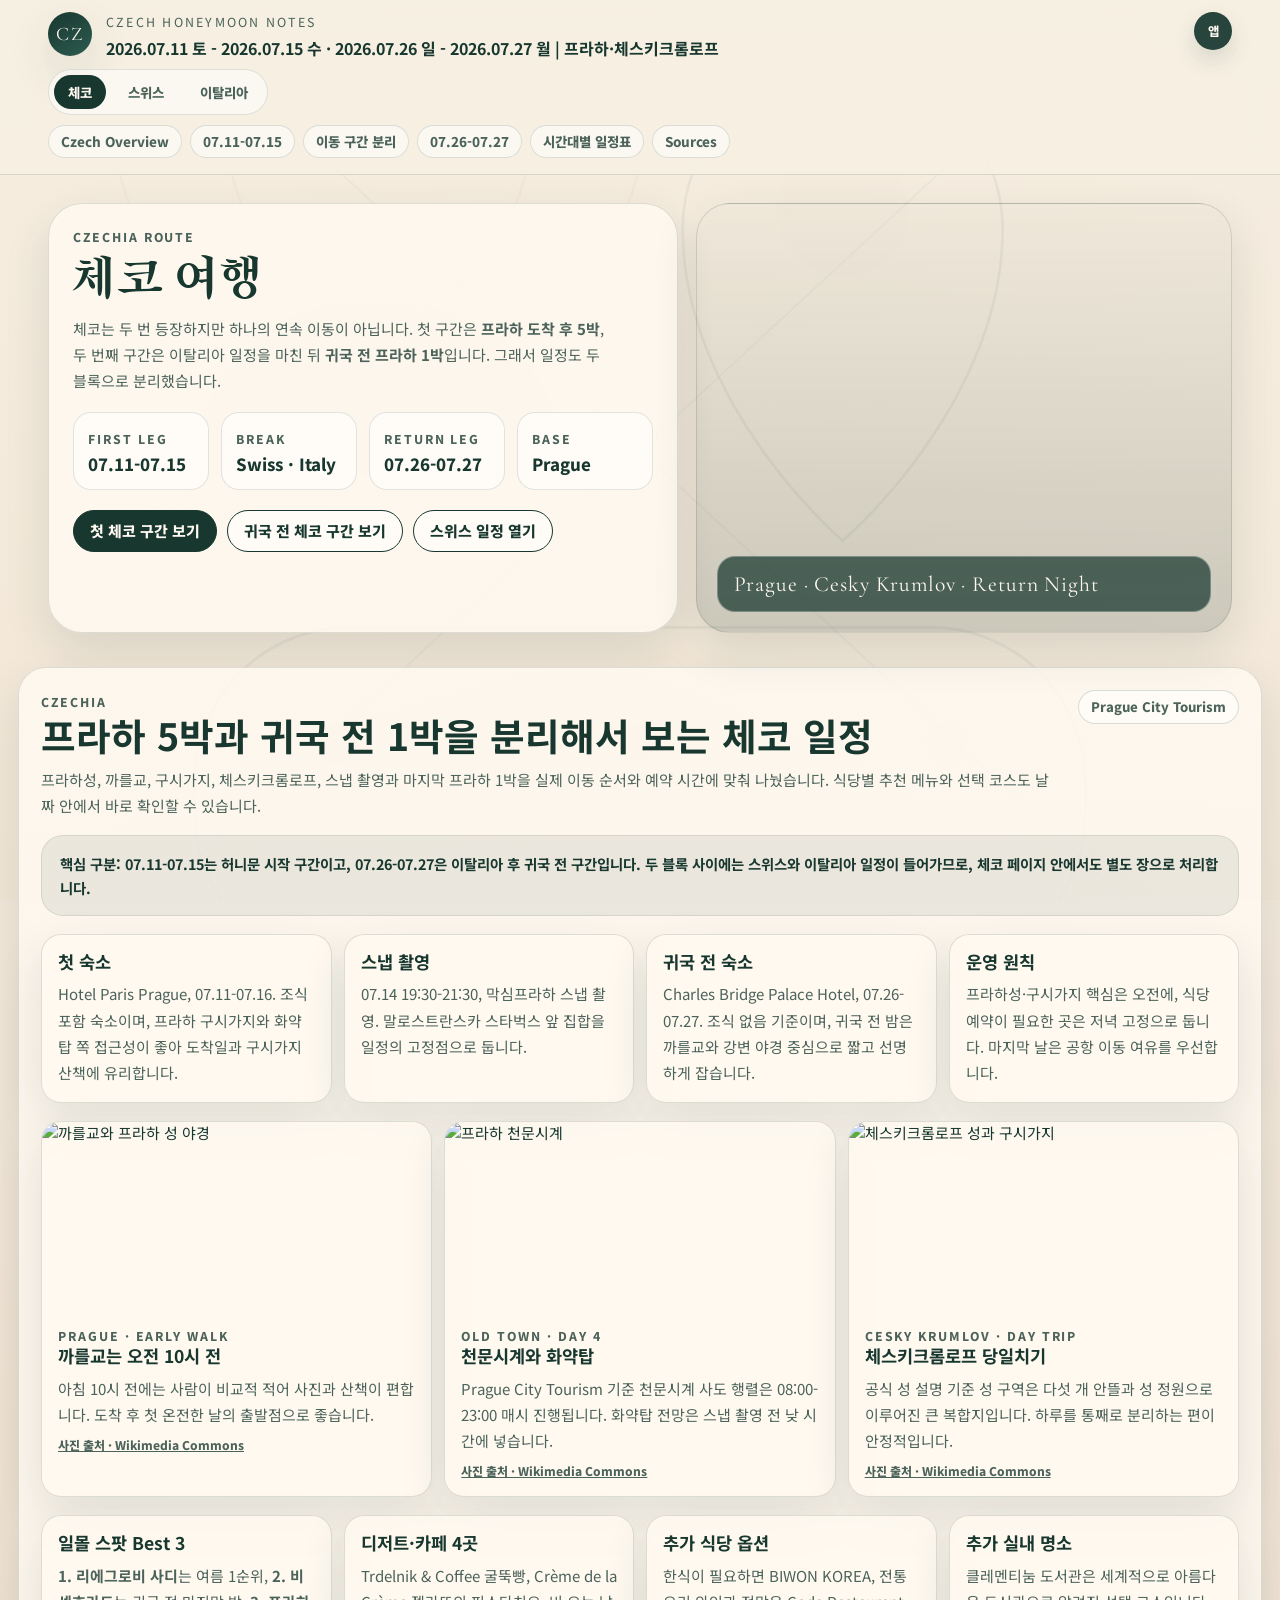
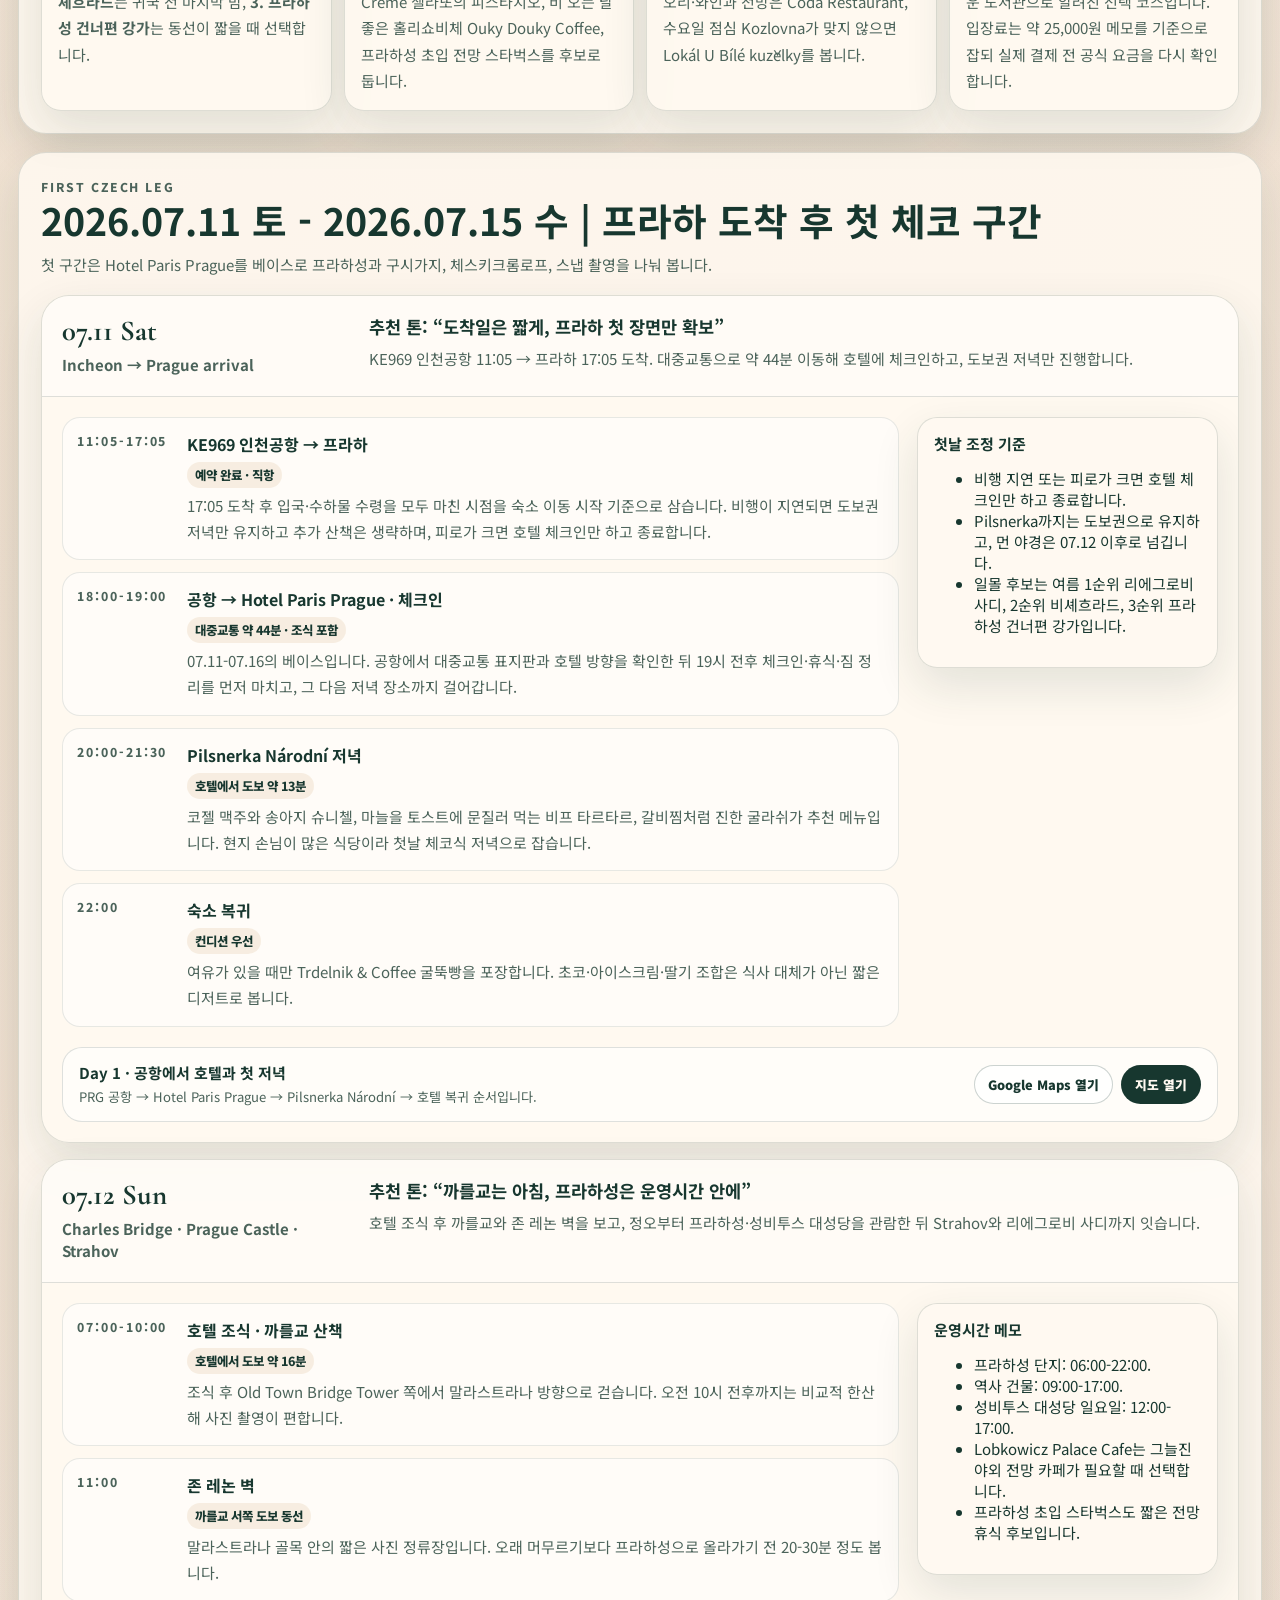
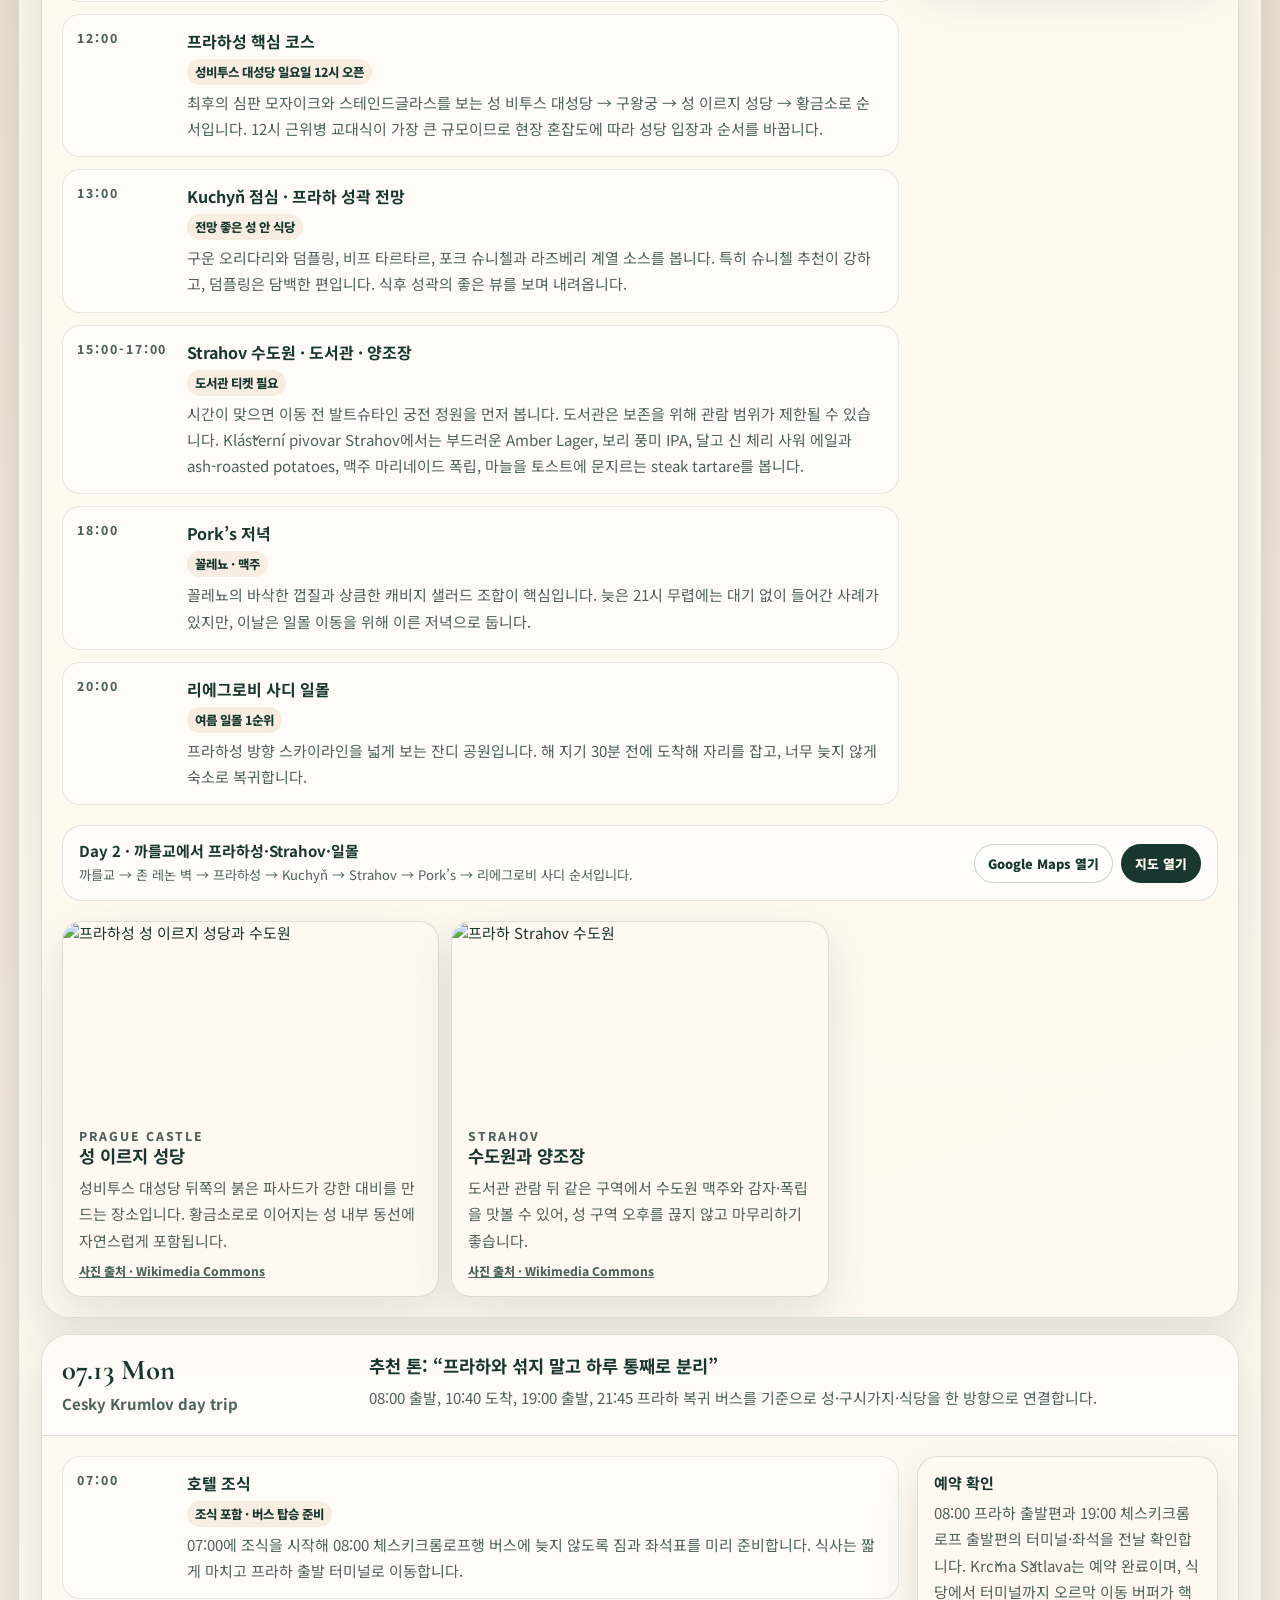
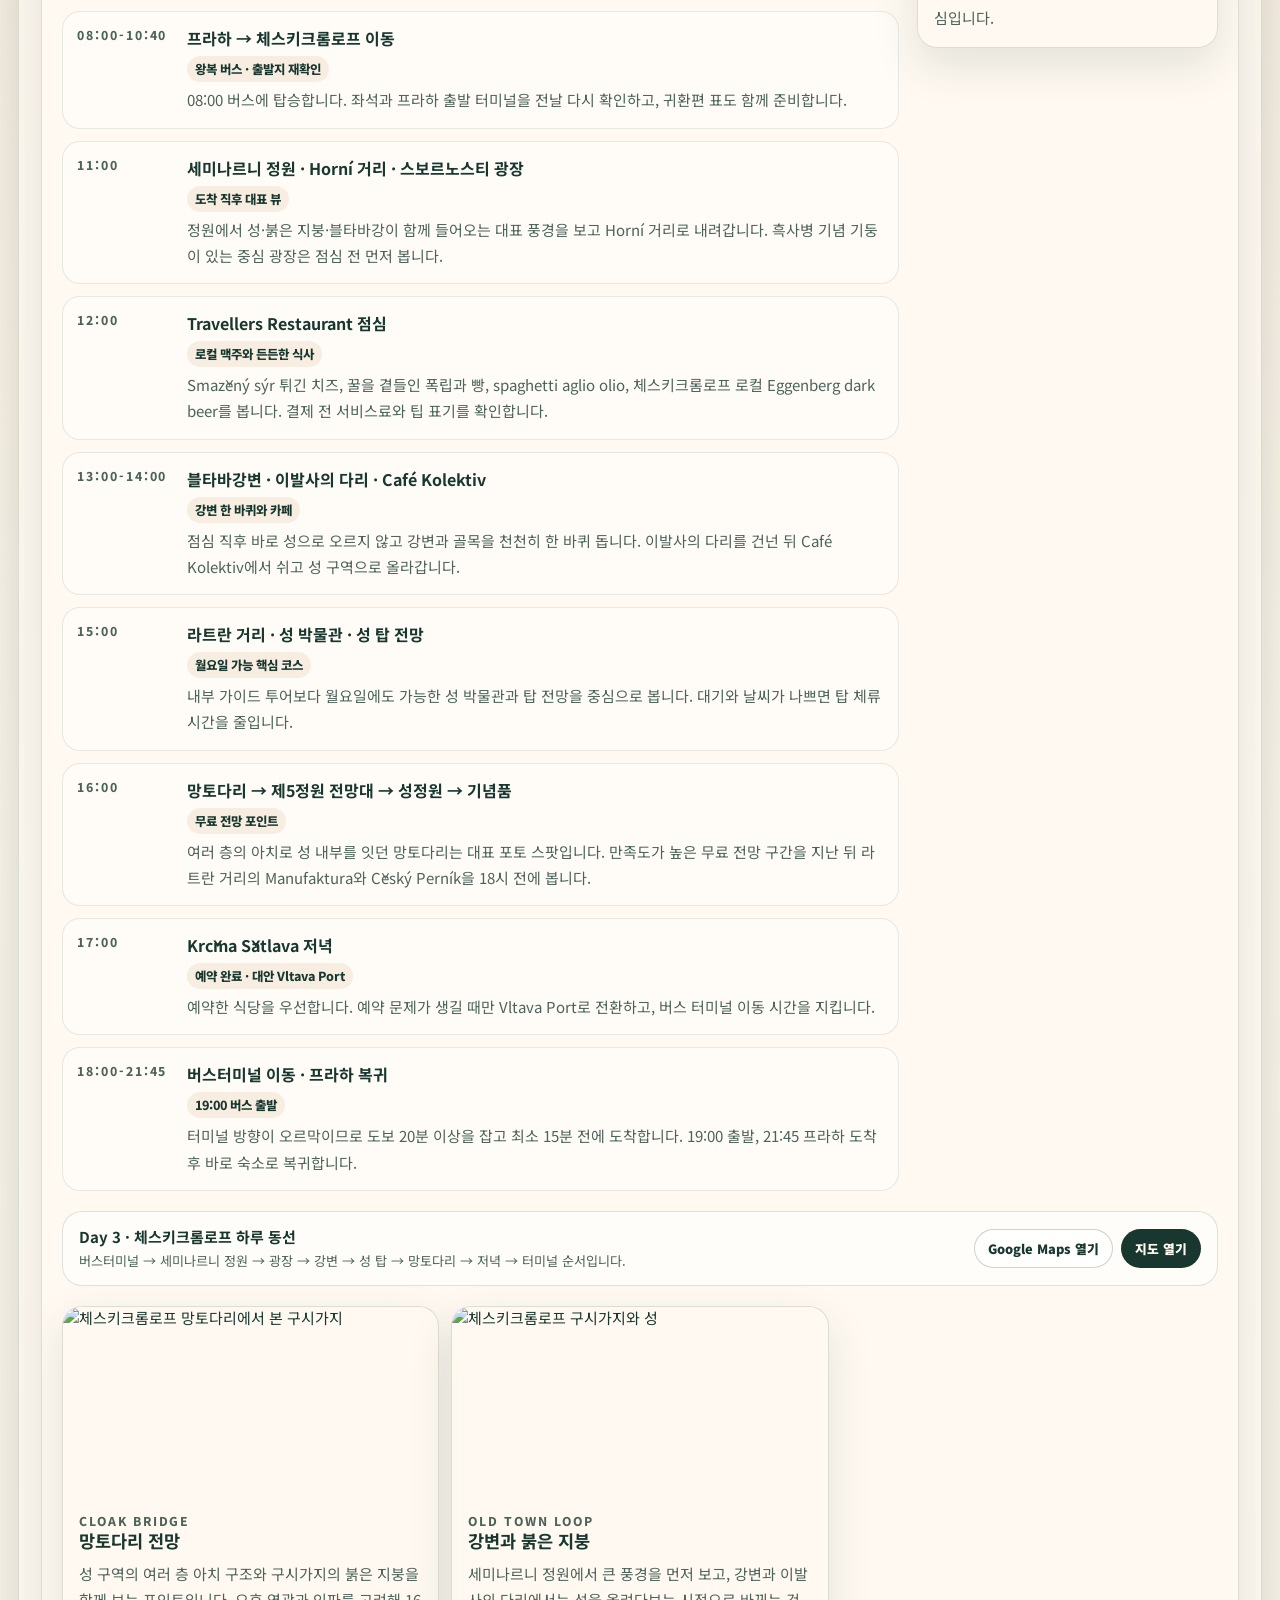
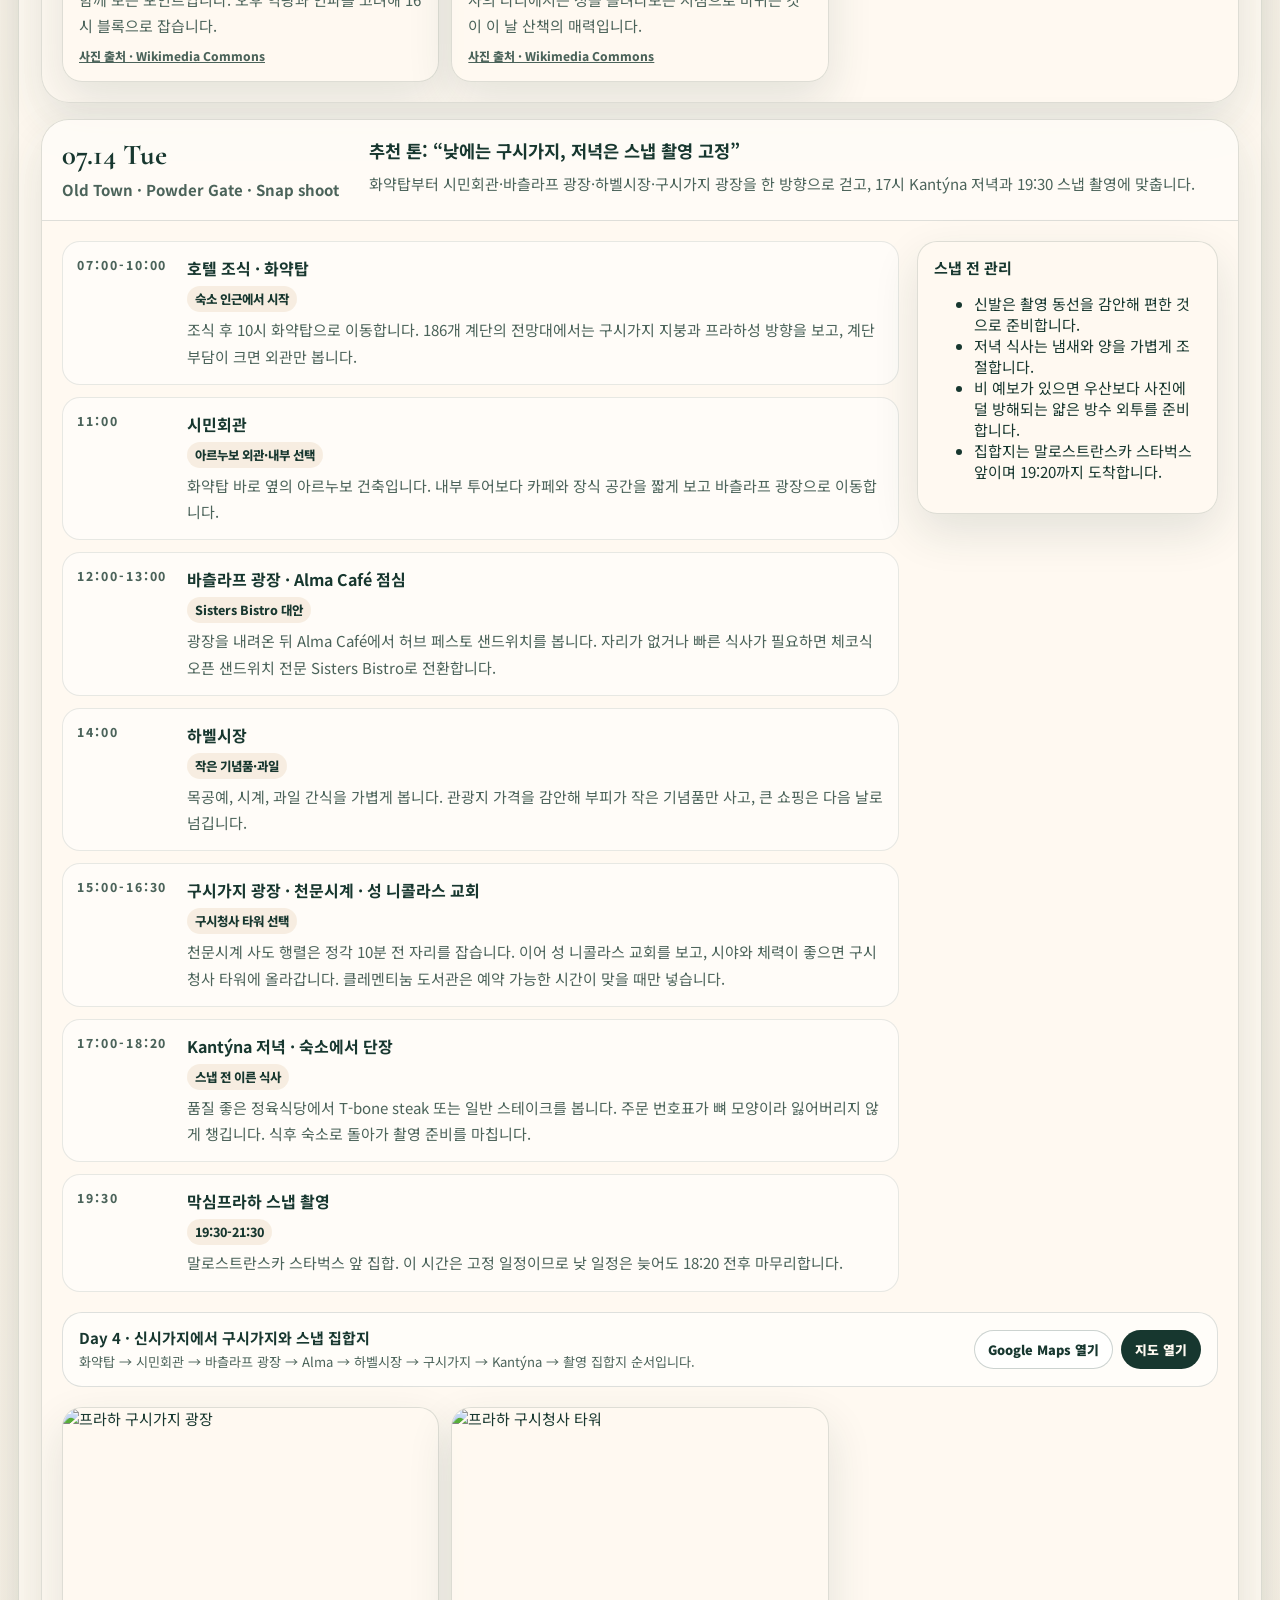
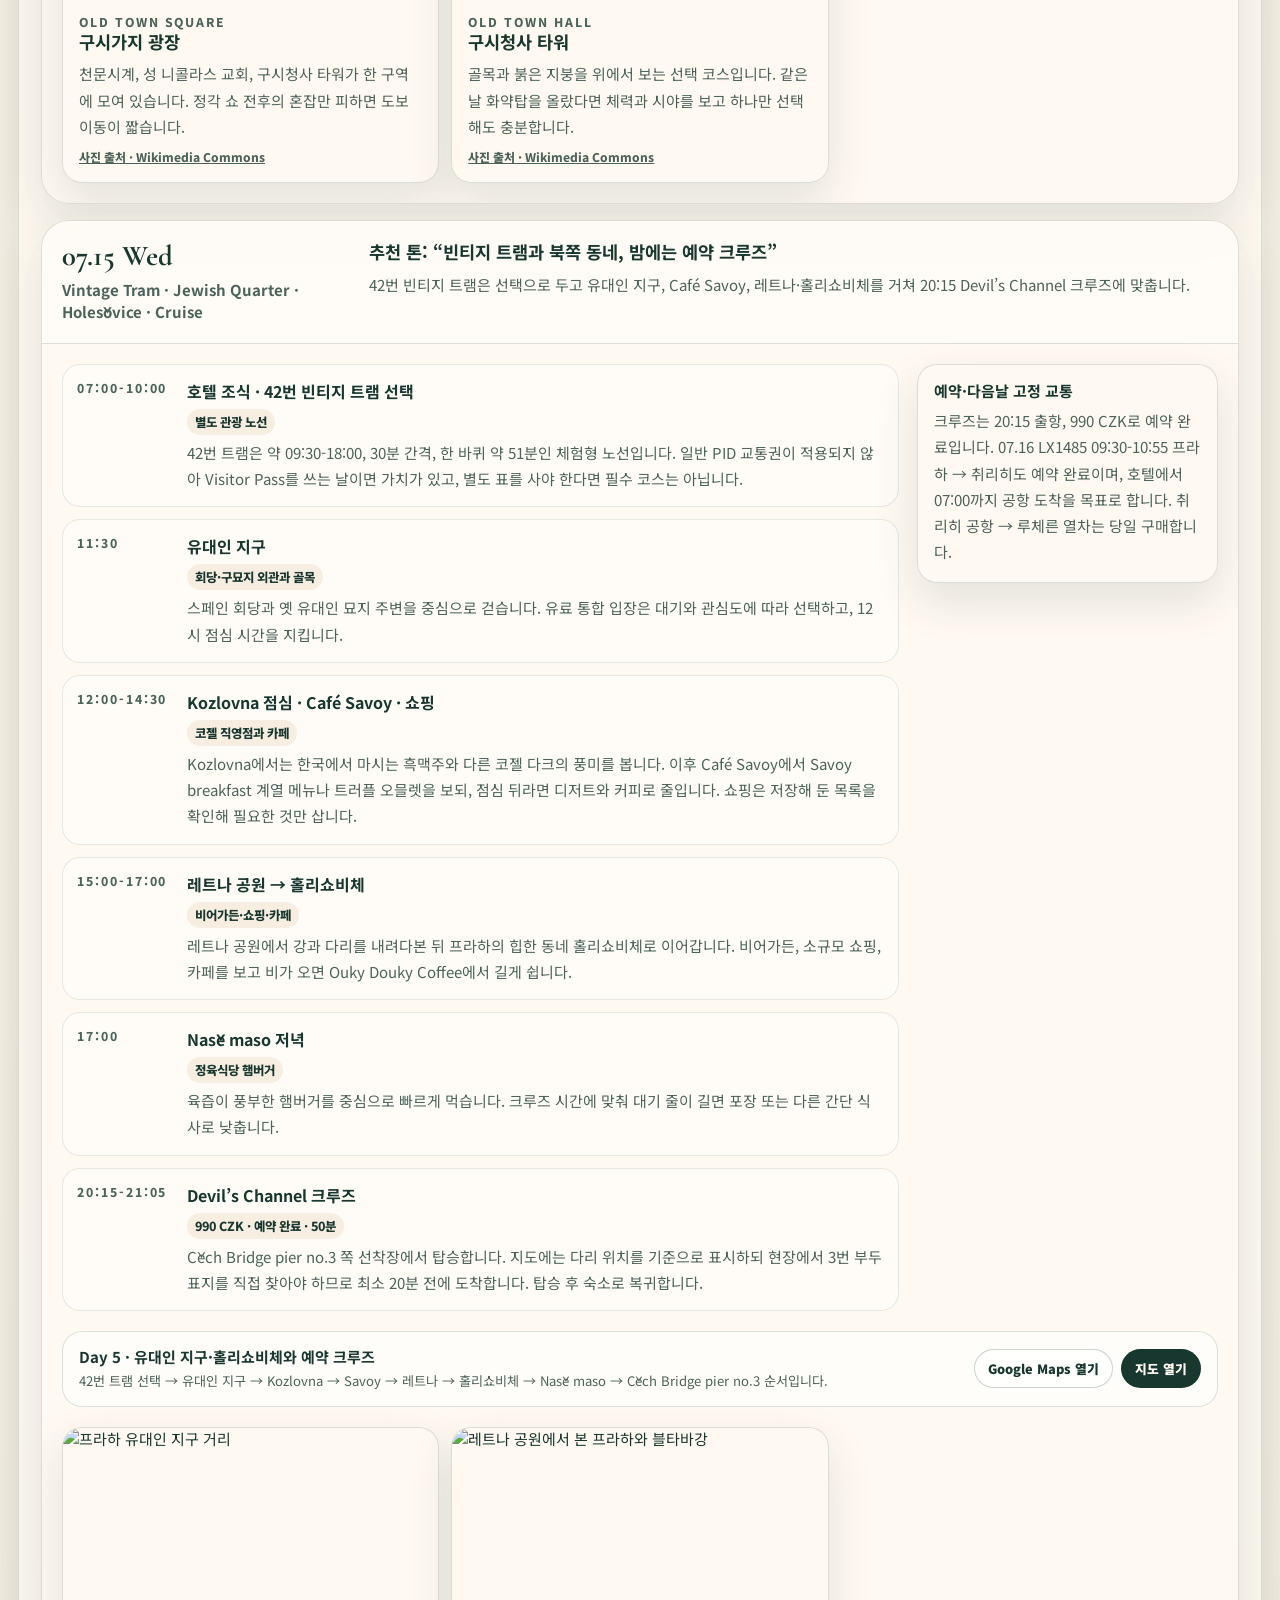
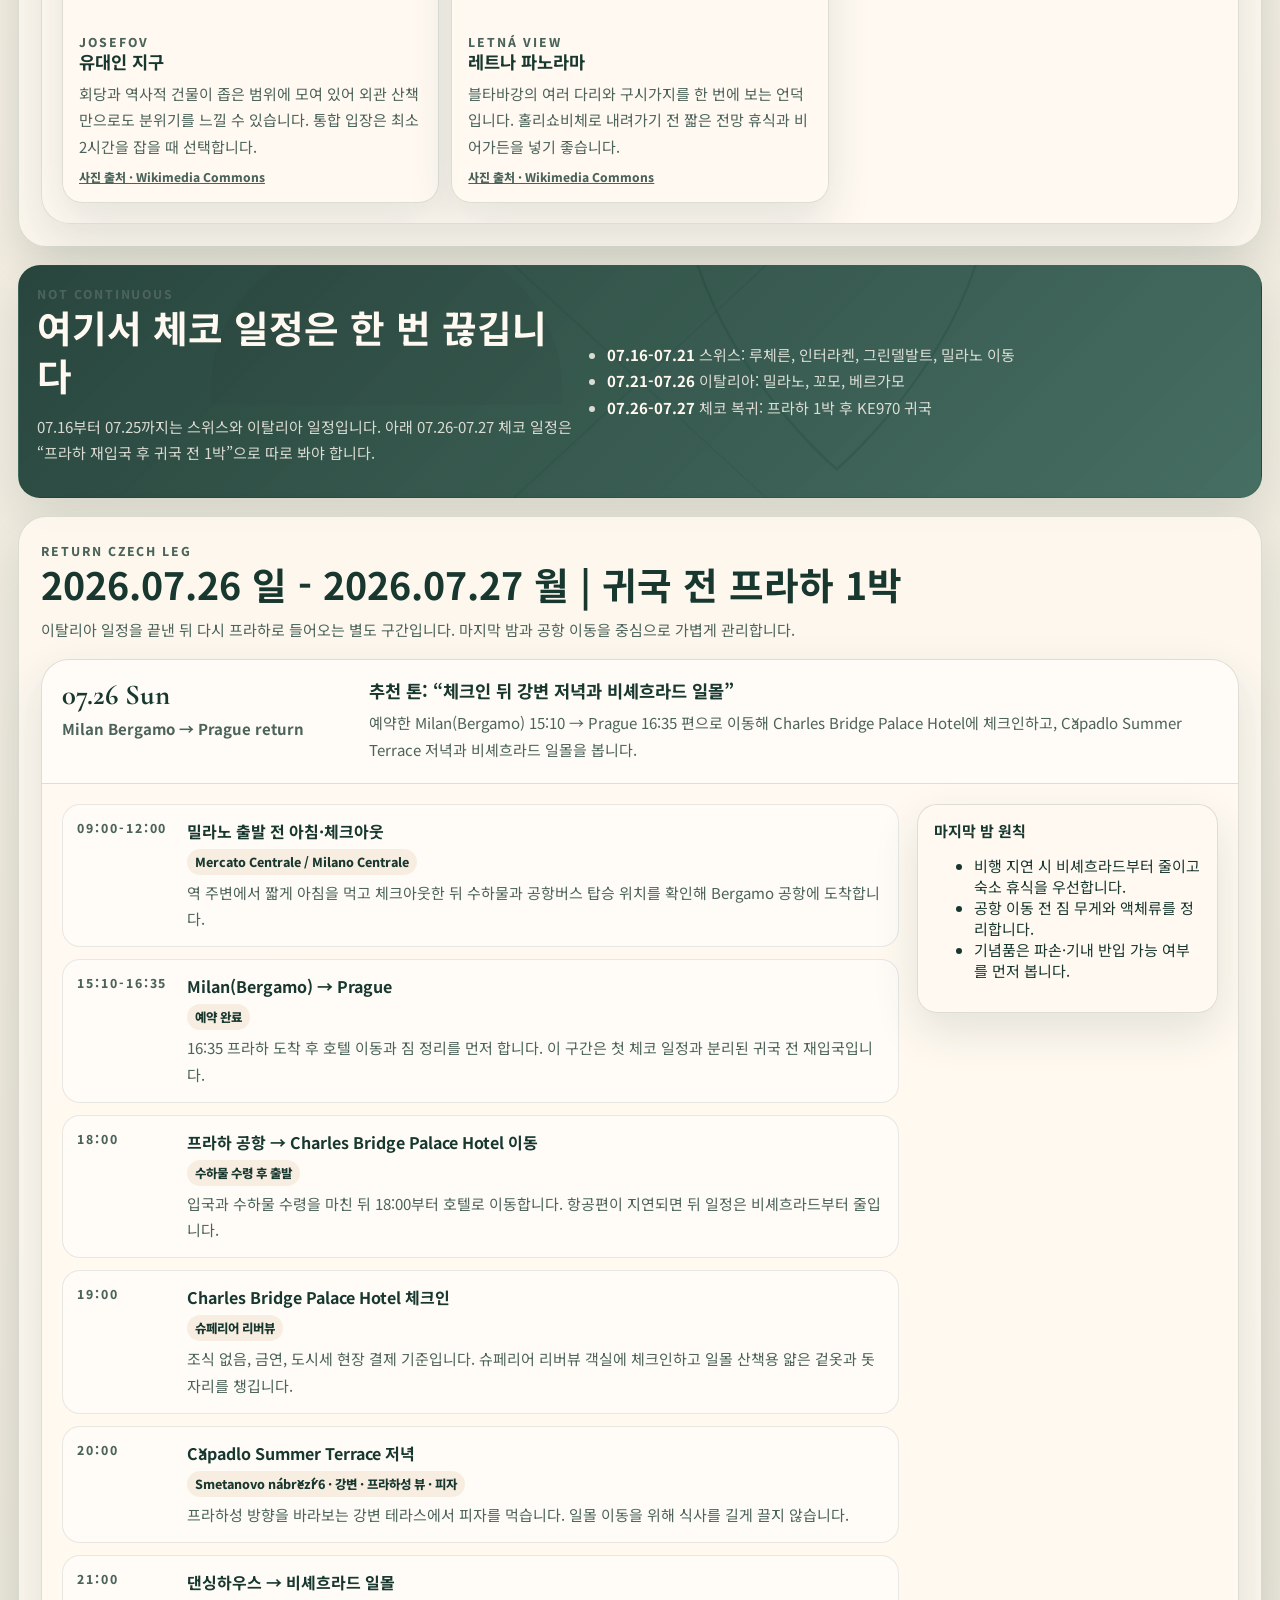
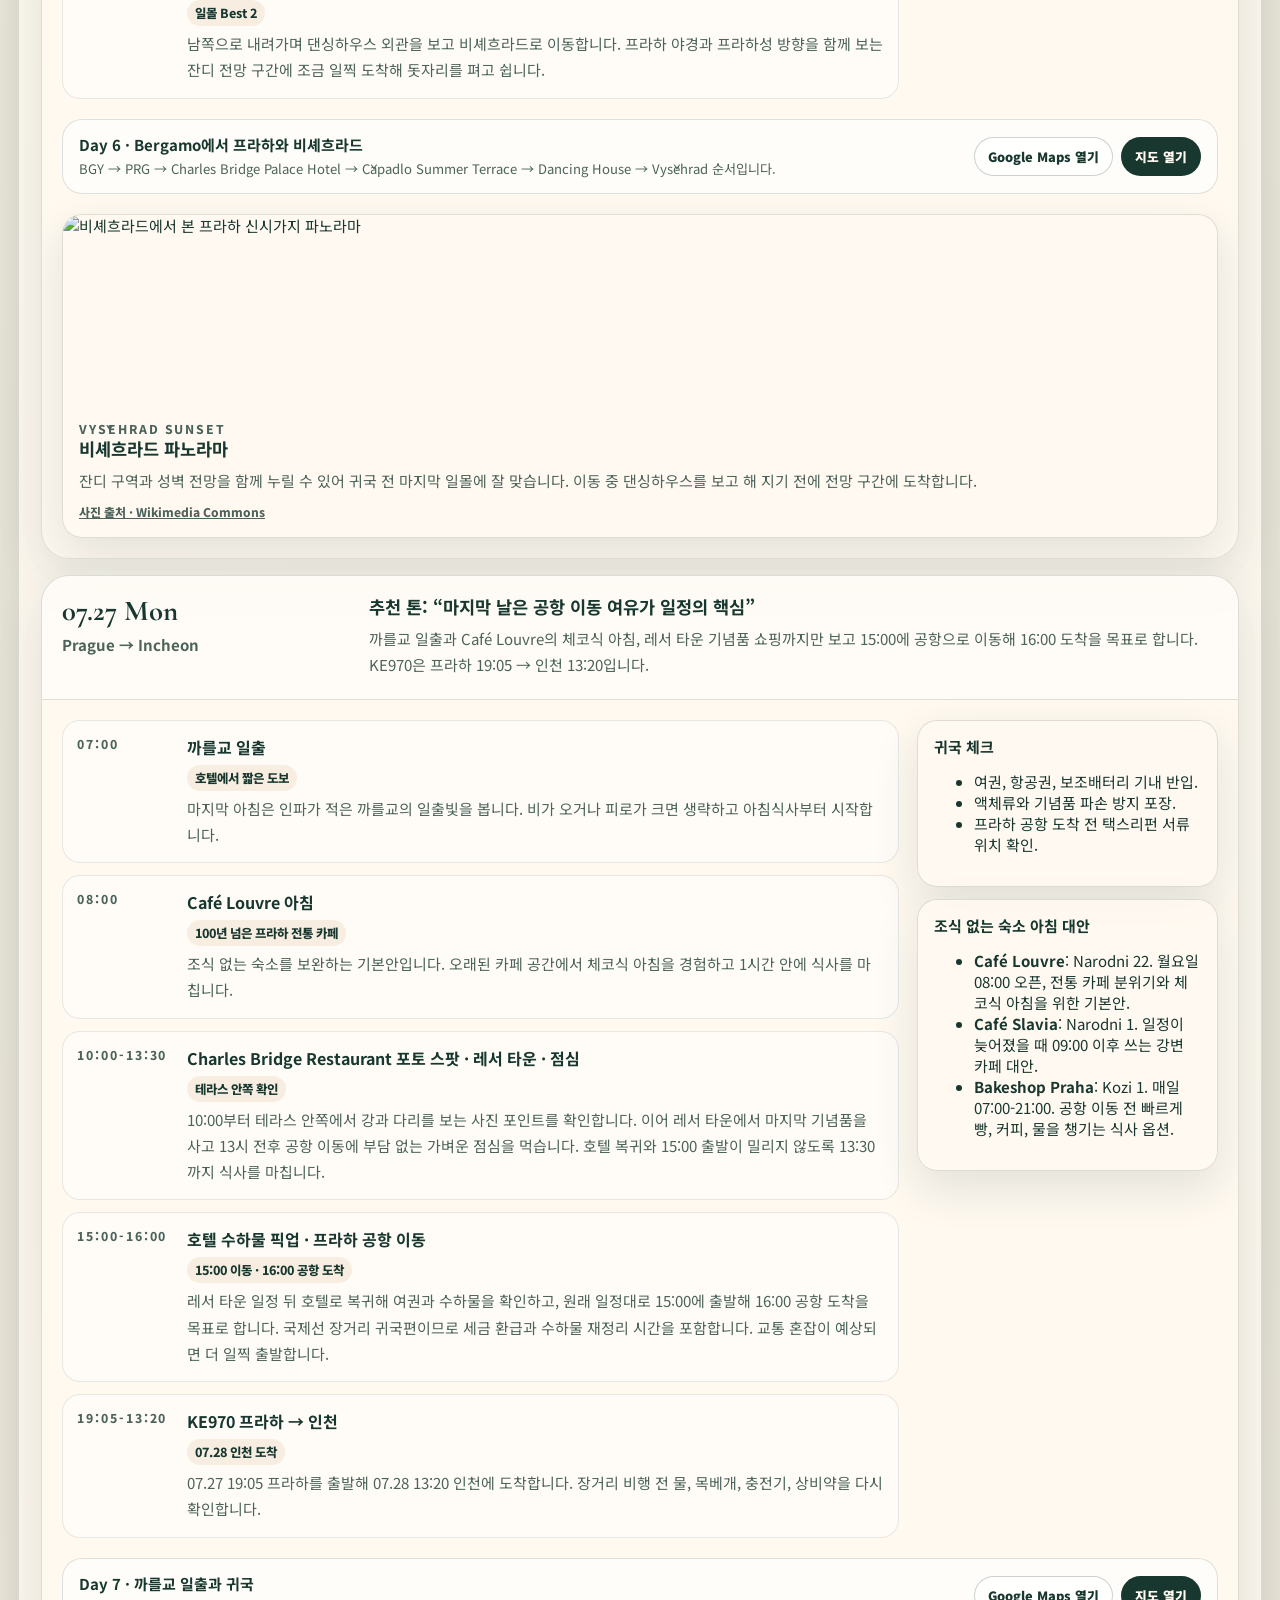
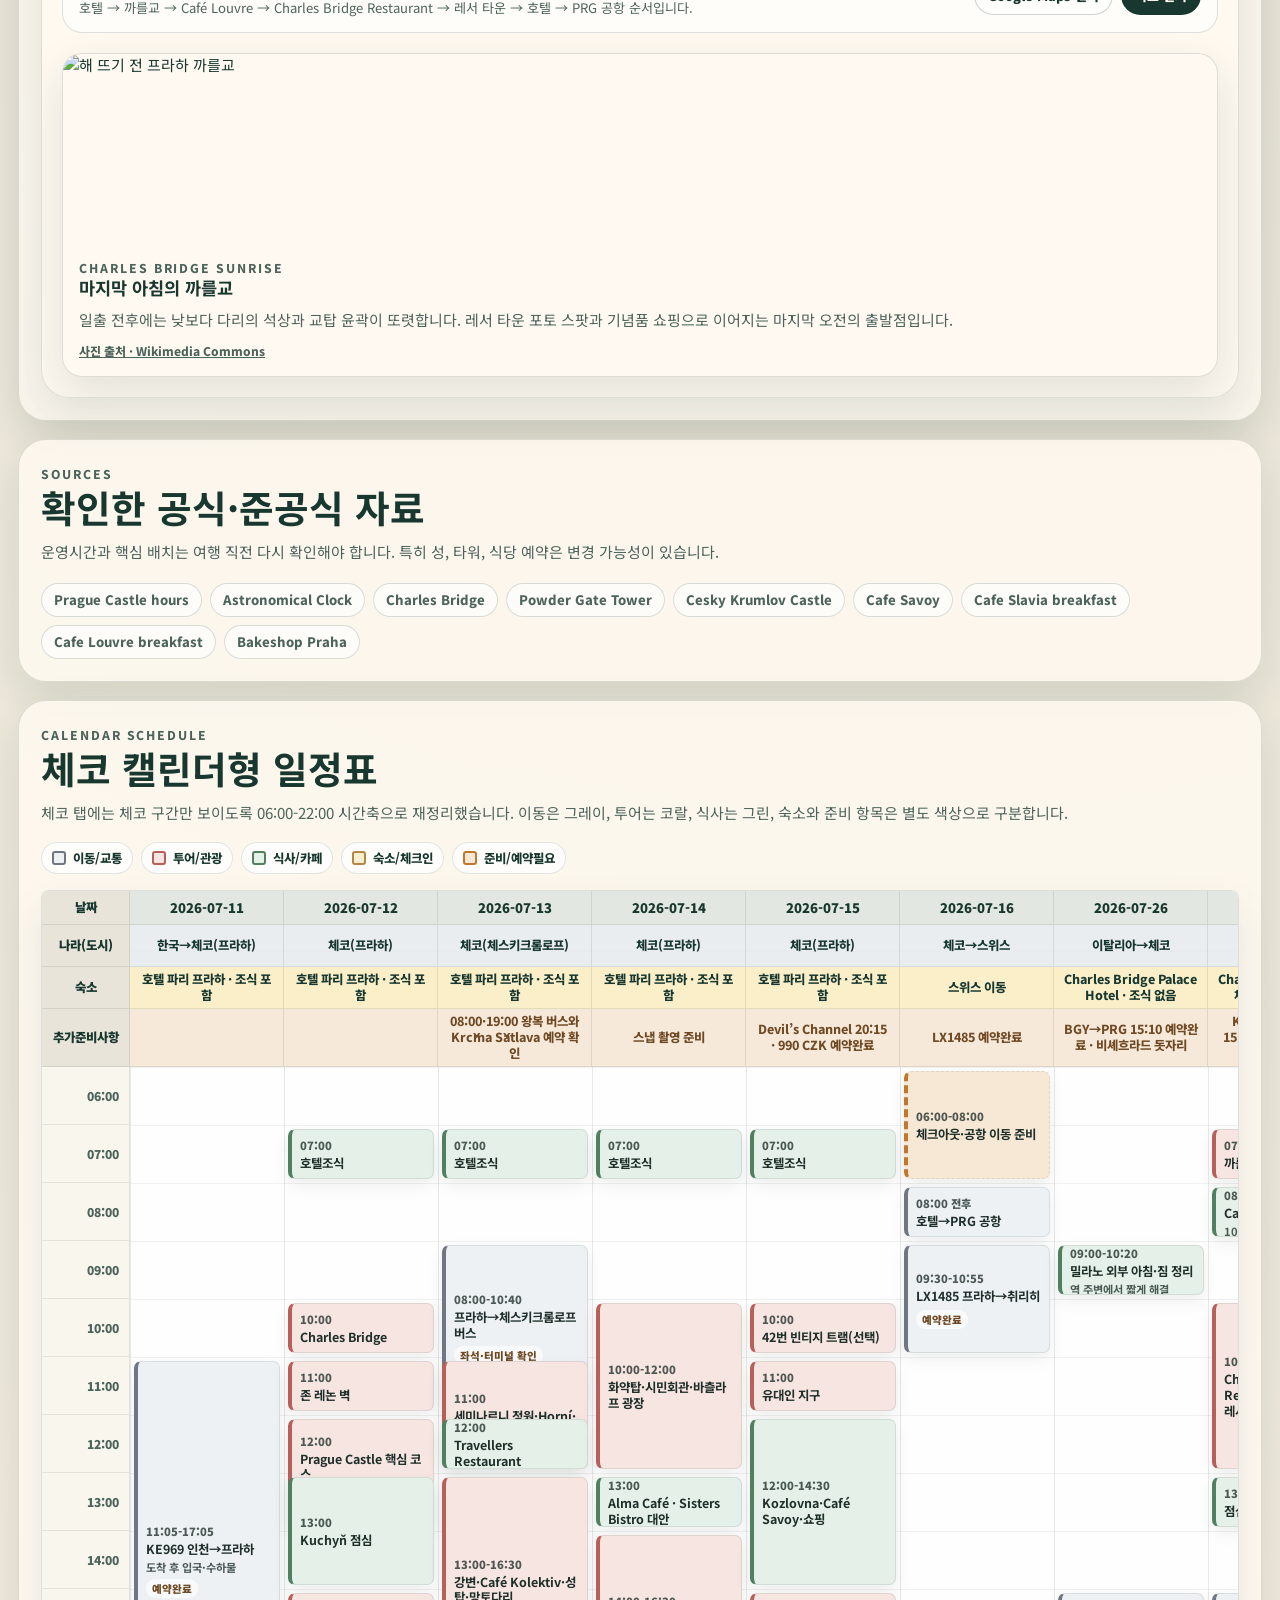
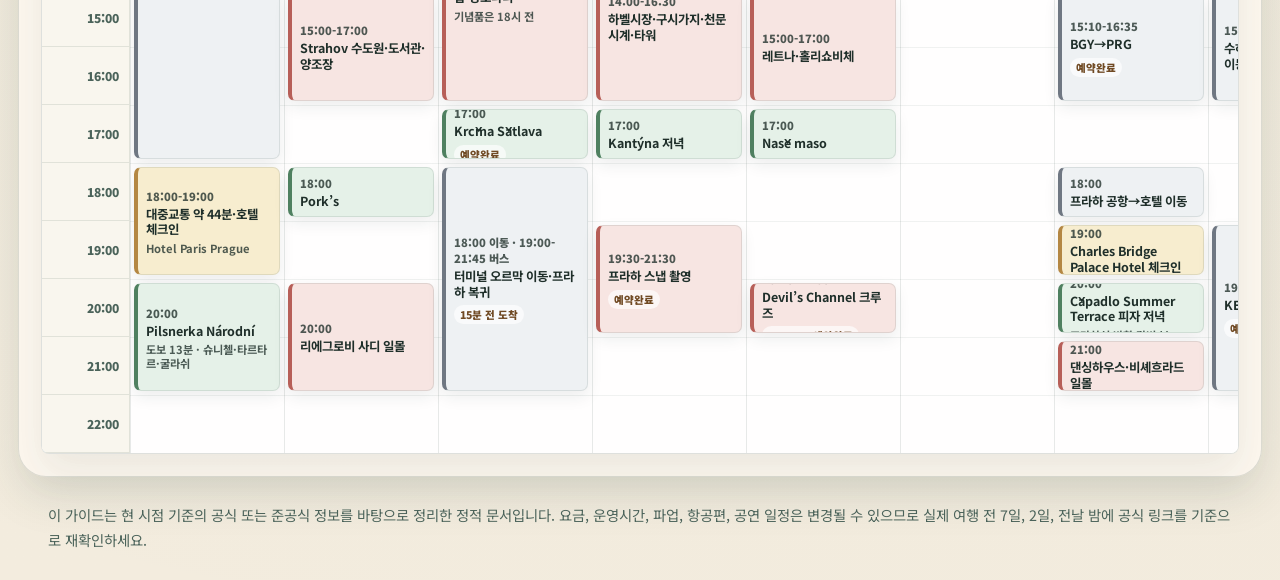
==== commit 189f1447: "feat: enrich Czech schedule details" ====
--- a/czech_honeymoon_guide.html
+++ b/czech_honeymoon_guide.html
@@ -1305,7 +1305,7 @@
                     <div>
                       <strong>KE969 인천공항 → 프라하</strong>
                       <span class="duration-tag">예약 완료 · 직항</span>
-                      <p>17:05 도착 후 입국·수하물 수령을 마치고 바로 숙소로 이동합니다.</p>
+                      <p>17:05 도착 후 입국·수하물 수령을 모두 마친 시점을 숙소 이동 시작 기준으로 삼습니다. 비행이 지연되면 도보권 저녁만 유지하고 추가 산책은 생략하며, 피로가 크면 호텔 체크인만 하고 종료합니다.</p>
                     </div>
                   </div>
                   <div class="timeline-item">
@@ -1313,7 +1313,7 @@
                     <div>
                       <strong>공항 → Hotel Paris Prague · 체크인</strong>
                       <span class="duration-tag">대중교통 약 44분 · 조식 포함</span>
-                      <p>07.11-07.16의 베이스입니다. 19시 전후 체크인과 휴식을 우선하고, 짐을 정리한 뒤 저녁 장소까지 걸어갑니다.</p>
+                      <p>07.11-07.16의 베이스입니다. 공항에서 대중교통 표지판과 호텔 방향을 확인한 뒤 19시 전후 체크인·휴식·짐 정리를 먼저 마치고, 그 다음 저녁 장소까지 걸어갑니다.</p>
                     </div>
                   </div>
                   <div class="timeline-item">
@@ -1982,7 +1982,7 @@
                     <div>
                       <strong>Charles Bridge Restaurant 포토 스팟 · 레서 타운 · 점심</strong>
                       <span class="duration-tag">테라스 안쪽 확인</span>
-                      <p>10:00부터 테라스 안쪽에서 강과 다리를 보는 사진 포인트를 확인합니다. 이어 레서 타운에서 마지막 기념품을 사고 13시 전후 가벼운 점심을 먹습니다.</p>
+                      <p>10:00부터 테라스 안쪽에서 강과 다리를 보는 사진 포인트를 확인합니다. 이어 레서 타운에서 마지막 기념품을 사고 13시 전후 공항 이동에 부담 없는 가벼운 점심을 먹습니다. 호텔 복귀와 15:00 출발이 밀리지 않도록 13:30까지 식사를 마칩니다.</p>
                     </div>
                   </div>
                   <div class="timeline-item">
@@ -1990,7 +1990,7 @@
                     <div>
                       <strong>호텔 수하물 픽업 · 프라하 공항 이동</strong>
                       <span class="duration-tag">15:00 이동 · 16:00 공항 도착</span>
-                      <p>원래 일정대로 15:00에 호텔에서 출발해 16:00 공항 도착을 목표로 합니다. 국제선 장거리 귀국편이므로 세금 환급과 수하물 재정리 시간을 포함하고, 교통 혼잡이 예상되면 더 일찍 출발합니다.</p>
+                      <p>레서 타운 일정 뒤 호텔로 복귀해 여권과 수하물을 확인하고, 원래 일정대로 15:00에 출발해 16:00 공항 도착을 목표로 합니다. 국제선 장거리 귀국편이므로 세금 환급과 수하물 재정리 시간을 포함합니다. 교통 혼잡이 예상되면 더 일찍 출발합니다.</p>
                     </div>
                   </div>
                   <div class="timeline-item">
@@ -2146,146 +2146,146 @@
             <div class="calendar-time" style="grid-column:1; grid-row:19;">20:00</div>
             <div class="calendar-time" style="grid-column:1; grid-row:20;">21:00</div>
             <div class="calendar-time" style="grid-column:1; grid-row:21;">22:00</div>
-            <div class="calendar-event transit" style="grid-column:2; grid-row:10 / span 7;">
+            <div class="calendar-event transit" style="grid-column:2; grid-row:10 / span 7;" data-detail="KE969 인천 11:05 출발·프라하 17:05 도착 직항 예약완료|입국과 수하물 수령을 모두 마친 뒤 숙소 이동 시작|비행이 지연되면 도보권 저녁만 유지하고 추가 산책은 생략">
               <span class="event-time">11:05-17:05</span>
               <strong>KE969 인천→프라하</strong>
               <span class="event-note">도착 후 입국·수하물</span>
               <span class="schedule-badge">예약완료</span>
             </div>
-            <div class="calendar-event stay" style="grid-column:2; grid-row:17 / span 2;">
+            <div class="calendar-event stay" style="grid-column:2; grid-row:17 / span 2;" data-detail="공항에서 대중교통 표지판과 호텔 방향 확인|약 44분 이동 뒤 19시 전후 Hotel Paris Prague 체크인·휴식 우선|짐 정리를 마친 뒤 도보권 저녁 장소로 이동">
               <span class="event-time">18:00-19:00</span>
               <strong>대중교통 약 44분·호텔 체크인</strong>
               <span class="event-note">Hotel Paris Prague</span>
             </div>
-            <div class="calendar-event food" style="grid-column:2; grid-row:19 / span 2;">
+            <div class="calendar-event food" style="grid-column:2; grid-row:19 / span 2;" data-detail="Hotel Paris Prague에서 도보 약 13분|코젤 맥주·송아지 슈니첼·비프 타르타르·굴라쉬 확인|피로가 크면 호텔 체크인만 하고 종료">
               <span class="event-time">20:00</span>
               <strong>Pilsnerka Národní</strong>
               <span class="event-note">도보 13분 · 슈니첼·타르타르·굴라쉬</span>
             </div>
-            <div class="calendar-event food" style="grid-column:3; grid-row:6 / span 1;">
+            <div class="calendar-event food" style="grid-column:3; grid-row:6 / span 1;" data-detail="Hotel Paris Prague 조식으로 하루 시작|조식 뒤 Old Town Bridge Tower 쪽으로 이동|까를교는 오전 10시 전후까지 사진 촬영 진행">
               <span class="event-time">07:00</span>
               <strong>호텔조식</strong>
             </div>
-            <div class="calendar-event tour" style="grid-column:3; grid-row:9 / span 1;">
+            <div class="calendar-event tour" style="grid-column:3; grid-row:9 / span 1;" data-detail="Old Town Bridge Tower 쪽에서 말라스트라나 방향으로 산책|오전 10시 전후까지 비교적 한산한 시간 활용|사진 촬영 뒤 존 레논 벽으로 이동">
               <span class="event-time">10:00</span>
               <strong>Charles Bridge</strong>
             </div>
-            <div class="calendar-event tour" style="grid-column:3; grid-row:10 / span 1;">
+            <div class="calendar-event tour" style="grid-column:3; grid-row:10 / span 1;" data-detail="말라스트라나 골목 안의 짧은 사진 정류장|20-30분 정도만 보고 프라하성으로 이동|오래 머무르지 않고 정오 성비투스 오픈 일정 유지">
               <span class="event-time">11:00</span>
               <strong>존 레논 벽</strong>
             </div>
-            <div class="calendar-event tour" style="grid-column:3; grid-row:11 / span 2;">
+            <div class="calendar-event tour" style="grid-column:3; grid-row:11 / span 2;" data-detail="성비투스 대성당 일요일 12시 오픈 기준|성비투스→구왕궁→성 이르지→황금소로 핵심 코스|12시 근위병 교대식 혼잡에 따라 성당 입장 순서 조정">
               <span class="event-time">12:00</span>
               <strong>Prague Castle 핵심 코스</strong>
               <span class="event-note">성비투스·구왕궁·성 이르지·황금소로</span>
             </div>
-            <div class="calendar-event food" style="grid-column:3; grid-row:12 / span 2;">
+            <div class="calendar-event food" style="grid-column:3; grid-row:12 / span 2;" data-detail="프라하 성 안에서 성곽 전망을 보는 점심|구운 오리다리와 덤플링·비프 타르타르·포크 슈니첼 확인|식후 성곽의 좋은 뷰를 보며 내려오기">
               <span class="event-time">13:00</span>
               <strong>Kuchyň 점심</strong>
             </div>
-            <div class="calendar-event tour" style="grid-column:3; grid-row:14 / span 2;">
+            <div class="calendar-event tour" style="grid-column:3; grid-row:14 / span 2;" data-detail="Strahov 도서관 티켓과 제한된 관람 범위 확인|시간이 맞으면 이동 전 발트슈타인 궁전 정원 방문|수도원 양조장에서 맥주와 감자·폭립·타르타르 확인">
               <span class="event-time">15:00-17:00</span>
               <strong>Strahov 수도원·도서관·양조장</strong>
             </div>
-            <div class="calendar-event food" style="grid-column:3; grid-row:17 / span 1;">
+            <div class="calendar-event food" style="grid-column:3; grid-row:17 / span 1;" data-detail="꼴레뇨의 바삭한 껍질과 캐비지 샐러드 조합|리에그로비 사디 일몰 이동을 위해 18시 이른 저녁|식사 뒤 여름 일몰 1순위 공원으로 이동">
               <span class="event-time">18:00</span>
               <strong>Pork’s</strong>
             </div>
-            <div class="calendar-event tour" style="grid-column:3; grid-row:19 / span 2;">
+            <div class="calendar-event tour" style="grid-column:3; grid-row:19 / span 2;" data-detail="프라하성 방향 스카이라인을 넓게 보는 잔디 공원|해 지기 30분 전에 도착해 자리 확보|일몰 뒤 너무 늦지 않게 숙소 복귀">
               <span class="event-time">20:00</span>
               <strong>리에그로비 사디 일몰</strong>
             </div>
-            <div class="calendar-event food" style="grid-column:4; grid-row:6 / span 1;">
+            <div class="calendar-event food" style="grid-column:4; grid-row:6 / span 1;" data-detail="07:00 호텔 조식 시작|08:00 체스키크롬로프행 버스에 맞춰 짧게 식사|짐과 좌석표를 미리 준비하고 출발 터미널로 이동">
               <span class="event-time">07:00</span>
               <strong>호텔조식</strong>
             </div>
-            <div class="calendar-event transit" style="grid-column:4; grid-row:8 / span 3;">
+            <div class="calendar-event transit" style="grid-column:4; grid-row:8 / span 3;" data-detail="08:00 프라하 출발·10:40 체스키크롬로프 도착|좌석과 프라하 출발 터미널을 전날 재확인|19:00 귀환편 표와 출발 터미널도 함께 준비">
               <span class="event-time">08:00-10:40</span>
               <strong>프라하→체스키크롬로프 버스</strong>
               <span class="schedule-badge">좌석·터미널 확인</span>
             </div>
-            <div class="calendar-event tour" style="grid-column:4; grid-row:10 / span 2;">
+            <div class="calendar-event tour" style="grid-column:4; grid-row:10 / span 2;" data-detail="세미나르니 정원에서 성·붉은 지붕·블타바강 대표 풍경 확인|Horní 거리로 내려가 스보르노스티 광장 이동|흑사병 기념 기둥이 있는 중심 광장은 점심 전 방문">
               <span class="event-time">11:00</span>
               <strong>세미나르니 정원·Horní·스보르노스티 광장</strong>
             </div>
-            <div class="calendar-event food" style="grid-column:4; grid-row:11 / span 1;">
+            <div class="calendar-event food" style="grid-column:4; grid-row:11 / span 1;" data-detail="Smažený sýr·폭립과 빵·aglio olio 확인|체스키크롬로프 로컬 Eggenberg dark beer 선택|결제 전 서비스료와 팁 표기 확인">
               <span class="event-time">12:00</span>
               <strong>Travellers Restaurant</strong>
             </div>
-            <div class="calendar-event tour" style="grid-column:4; grid-row:12 / span 4;">
+            <div class="calendar-event tour" style="grid-column:4; grid-row:12 / span 4;" data-detail="강변과 이발사의 다리를 거쳐 Café Kolektiv에서 휴식|월요일 가능한 성 박물관과 성 탑 전망 중심·날씨가 나쁘면 탑 체류 축소|망토다리와 무료 전망 구간 뒤 기념품은 18시 전에 확인">
               <span class="event-time">13:00-16:30</span>
               <strong>강변·Café Kolektiv·성 탑·망토다리</strong>
               <span class="event-note">기념품은 18시 전</span>
             </div>
-            <div class="calendar-event food" style="grid-column:4; grid-row:16 / span 1;">
+            <div class="calendar-event food" style="grid-column:4; grid-row:16 / span 1;" data-detail="Krčma Šatlava 17시 예약완료 식당 우선|예약 문제가 생길 때만 Vltava Port로 전환|저녁 뒤 버스터미널 오르막 이동 시간 유지">
               <span class="event-time">17:00</span>
               <strong>Krčma Šatlava</strong>
               <span class="schedule-badge">예약완료</span>
             </div>
-            <div class="calendar-event transit" style="grid-column:4; grid-row:17 / span 4;">
+            <div class="calendar-event transit" style="grid-column:4; grid-row:17 / span 4;" data-detail="터미널 방향 오르막 도보에 20분 이상 확보|19:00 출발 버스에 최소 15분 전 도착|21:45 프라하 도착 후 바로 숙소 복귀">
               <span class="event-time">18:00 이동 · 19:00-21:45 버스</span>
               <strong>터미널 오르막 이동·프라하 복귀</strong>
               <span class="schedule-badge">15분 전 도착</span>
             </div>
-            <div class="calendar-event food" style="grid-column:5; grid-row:6 / span 1;">
+            <div class="calendar-event food" style="grid-column:5; grid-row:6 / span 1;" data-detail="Hotel Paris Prague 조식 후 10시 화약탑으로 이동|화약탑 186개 계단 전망대에서 구시가지 지붕과 프라하성 방향 확인|계단 부담이 크면 외관만 보기">
               <span class="event-time">07:00</span>
               <strong>호텔조식</strong>
             </div>
-            <div class="calendar-event tour" style="grid-column:5; grid-row:9 / span 3;">
+            <div class="calendar-event tour" style="grid-column:5; grid-row:9 / span 3;" data-detail="10시 화약탑 전망대는 계단 부담 시 외관으로 축소|바로 옆 시민회관의 아르누보 장식과 카페를 짧게 확인|바츨라프 광장으로 한 방향 이동">
               <span class="event-time">10:00-12:00</span>
               <strong>화약탑·시민회관·바츨라프 광장</strong>
             </div>
-            <div class="calendar-event food" style="grid-column:5; grid-row:12 / span 1;">
+            <div class="calendar-event food" style="grid-column:5; grid-row:12 / span 1;" data-detail="Alma Café에서 허브 페스토 샌드위치 확인|자리가 없거나 빠른 식사가 필요하면 Sisters Bistro로 전환|체코식 오픈 샌드위치로 점심 시간 유지">
               <span class="event-time">13:00</span>
               <strong>Alma Café · Sisters Bistro 대안</strong>
             </div>
-            <div class="calendar-event tour" style="grid-column:5; grid-row:13 / span 3;">
+            <div class="calendar-event tour" style="grid-column:5; grid-row:13 / span 3;" data-detail="하벨시장에서 부피가 작은 기념품과 과일만 가볍게 확인|천문시계 사도 행렬은 정각 10분 전 자리 확보|시야와 체력이 좋으면 구시청사 타워·예약 시간이 맞으면 클레멘티눔 선택">
               <span class="event-time">14:00-16:30</span>
               <strong>하벨시장·구시가지·천문시계·타워</strong>
             </div>
-            <div class="calendar-event food" style="grid-column:5; grid-row:16 / span 1;">
+            <div class="calendar-event food" style="grid-column:5; grid-row:16 / span 1;" data-detail="Kantýna에서 T-bone steak 또는 일반 스테이크 확인|뼈 모양 주문 번호표 분실 주의|식후 숙소로 돌아가 19:30 스냅 촬영 준비">
               <span class="event-time">17:00</span>
               <strong>Kantýna 저녁</strong>
             </div>
-            <div class="calendar-event tour" style="grid-column:5; grid-row:18 / span 2;">
+            <div class="calendar-event tour" style="grid-column:5; grid-row:18 / span 2;" data-detail="막심프라하 스냅 19:30-21:30 예약완료|말로스트란스카 스타벅스 앞에 19:20까지 도착|비 예보에는 얇은 방수 외투 준비">
               <span class="event-time">19:30-21:30</span>
               <strong>프라하 스냅 촬영</strong>
               <span class="schedule-badge">예약완료</span>
             </div>
-            <div class="calendar-event food" style="grid-column:6; grid-row:6 / span 1;">
+            <div class="calendar-event food" style="grid-column:6; grid-row:6 / span 1;" data-detail="호텔 조식 뒤 42번 빈티지 트램 선택 여부 결정|42번 트램은 일반 PID 교통권 적용 없음|별도 표를 사야 한다면 필수 코스에서 제외">
               <span class="event-time">07:00</span>
               <strong>호텔조식</strong>
             </div>
-            <div class="calendar-event tour" style="grid-column:6; grid-row:9 / span 1;">
+            <div class="calendar-event tour" style="grid-column:6; grid-row:9 / span 1;" data-detail="약 09:30-18:00 운영·30분 간격·한 바퀴 약 51분|일반 PID 교통권은 적용되지 않는 별도 관광 노선|Visitor Pass를 쓰는 날에 선택하고 별도 표가 필요하면 생략">
               <span class="event-time">10:00</span>
               <strong>42번 빈티지 트램(선택)</strong>
             </div>
-            <div class="calendar-event tour" style="grid-column:6; grid-row:10 / span 1;">
+            <div class="calendar-event tour" style="grid-column:6; grid-row:10 / span 1;" data-detail="스페인 회당과 옛 유대인 묘지 주변 골목 중심|유료 통합 입장은 대기와 관심도에 따라 선택|12시 점심 시간을 지키도록 체류 조정">
               <span class="event-time">11:00</span>
               <strong>유대인 지구</strong>
             </div>
-            <div class="calendar-event food" style="grid-column:6; grid-row:11 / span 3;">
+            <div class="calendar-event food" style="grid-column:6; grid-row:11 / span 3;" data-detail="Kozlovna에서 코젤 다크 풍미 확인|Café Savoy는 점심 뒤라면 디저트와 커피로 축소|쇼핑은 저장 목록을 보고 필요한 것만 구매">
               <span class="event-time">12:00-14:30</span>
               <strong>Kozlovna·Café Savoy·쇼핑</strong>
             </div>
-            <div class="calendar-event tour" style="grid-column:6; grid-row:14 / span 2;">
+            <div class="calendar-event tour" style="grid-column:6; grid-row:14 / span 2;" data-detail="레트나 공원에서 강과 다리를 내려다본 뒤 홀리쇼비체 이동|비어가든·소규모 쇼핑·카페 확인|비가 오면 Ouky Douky Coffee에서 길게 휴식">
               <span class="event-time">15:00-17:00</span>
               <strong>레트나·홀리쇼비체</strong>
             </div>
-            <div class="calendar-event food" style="grid-column:6; grid-row:16 / span 1;">
+            <div class="calendar-event food" style="grid-column:6; grid-row:16 / span 1;" data-detail="육즙이 풍부한 햄버거 중심으로 빠르게 식사|20:15 크루즈 탑승 시간 우선|대기 줄이 길면 포장 또는 다른 간단 식사로 축소">
               <span class="event-time">17:00</span>
               <strong>Naše maso</strong>
             </div>
-            <div class="calendar-event tour" style="grid-column:6; grid-row:19 / span 1;">
+            <div class="calendar-event tour" style="grid-column:6; grid-row:19 / span 1;" data-detail="20:15 출항·50분·990 CZK 예약완료|Čech Bridge pier no.3 표지를 현장에서 직접 확인|최소 20분 전에 선착장 도착">
               <span class="event-time">20:15-21:05</span>
               <strong>Devil’s Channel 크루즈</strong>
               <span class="schedule-badge">990 CZK 예약완료</span>
             </div>
-            <div class="calendar-event prep" style="grid-column:7; grid-row:5 / span 2;">
+            <div class="calendar-event prep" style="grid-column:7; grid-row:5 / span 2;" data-detail="LX1485 09:30 프라하 출발편 예약완료 상태 확인|07:00까지 프라하 공항 도착을 목표로 체크아웃 준비|취리히 공항→루체른 열차는 당일 구매">
               <span class="event-time">06:00-08:00</span>
               <strong>체크아웃·공항 이동 준비</strong>
             </div>
-            <div class="calendar-event transit" style="grid-column:7; grid-row:7 / span 1;">
+            <div class="calendar-event transit" style="grid-column:7; grid-row:7 / span 1;" data-detail="Hotel Paris Prague 체크아웃 뒤 PRG 공항으로 이동|07:00까지 공항 도착 목표|LX1485는 09:30 프라하 출발·예약완료">
               <span class="event-time">08:00 전후</span>
               <strong>호텔→PRG 공항</strong>
             </div>
@@ -2304,24 +2304,24 @@
               <strong>BGY→PRG</strong>
               <span class="schedule-badge">예약완료</span>
             </div>
-            <div class="calendar-event transit" style="grid-column:8; grid-row:17 / span 1;">
+            <div class="calendar-event transit" style="grid-column:8; grid-row:17 / span 1;" data-detail="16:35 프라하 도착 뒤 입국과 수하물 수령 완료|18:00부터 Charles Bridge Palace Hotel로 이동|항공편이 지연되면 뒤 일정은 비셰흐라드부터 축소">
               <span class="event-time">18:00</span>
               <strong>프라하 공항→호텔 이동</strong>
             </div>
-            <div class="calendar-event stay" style="grid-column:8; grid-row:18 / span 1;">
+            <div class="calendar-event stay" style="grid-column:8; grid-row:18 / span 1;" data-detail="슈페리어 리버뷰 객실 체크인|조식 없음·금연·도시세 현장 결제 기준 확인|일몰 산책용 얇은 겉옷과 돗자리 준비">
               <span class="event-time">19:00</span>
               <strong>Charles Bridge Palace Hotel 체크인</strong>
             </div>
-            <div class="calendar-event food" style="grid-column:8; grid-row:19 / span 1;">
+            <div class="calendar-event food" style="grid-column:8; grid-row:19 / span 1;" data-detail="Smetanovo nábřeží 6 강변 테라스|프라하성 방향 뷰를 보며 피자 저녁|비셰흐라드 일몰 이동을 위해 식사는 길게 끌지 않기">
               <span class="event-time">20:00</span>
               <strong>Čapadlo Summer Terrace 피자 저녁</strong>
               <span class="event-note">프라하성 방향 강변 뷰</span>
             </div>
-            <div class="calendar-event tour" style="grid-column:8; grid-row:20 / span 1;">
+            <div class="calendar-event tour" style="grid-column:8; grid-row:20 / span 1;" data-detail="남쪽으로 내려가며 댄싱하우스 외관 확인|비셰흐라드에서 프라하 야경과 프라하성 방향 전망|조금 일찍 도착해 잔디 전망 구간에 돗자리를 펴고 휴식">
               <span class="event-time">21:00</span>
               <strong>댄싱하우스·비셰흐라드 일몰</strong>
             </div>
-            <div class="calendar-event tour" style="grid-column:9; grid-row:6 / span 1;">
+            <div class="calendar-event tour" style="grid-column:9; grid-row:6 / span 1;" data-detail="호텔에서 짧게 걸어 인파가 적은 까를교 일출빛 확인|마지막 아침의 짧은 산책으로 운영|비가 오거나 피로가 크면 생략하고 아침식사부터 시작">
               <span class="event-time">07:00</span>
               <strong>까를교 일출</strong>
             </div>
@@ -2330,19 +2330,19 @@
               <strong>Café Louvre 아침</strong>
               <span class="event-note">100년 넘은 전통 카페</span>
             </div>
-            <div class="calendar-event tour" style="grid-column:9; grid-row:9 / span 3;">
+            <div class="calendar-event tour" style="grid-column:9; grid-row:9 / span 3;" data-detail="10:00부터 Charles Bridge Restaurant 테라스 안쪽 포토 스팟 확인|강과 다리를 보는 사진 뒤 레서 타운으로 이동|마지막 기념품은 호텔 복귀와 15:00 공항 출발 전에 구매">
               <span class="event-time">10:00-12:30</span>
               <strong>Charles Bridge Restaurant 포토스팟·레서 타운 기념품</strong>
             </div>
-            <div class="calendar-event food" style="grid-column:9; grid-row:12 / span 1;">
+            <div class="calendar-event food" style="grid-column:9; grid-row:12 / span 1;" data-detail="13시 전후 공항 이동에 부담 없는 가벼운 메뉴 선택|호텔 복귀와 15:00 출발이 밀리지 않도록 13:30까지 종료|식사 뒤 호텔로 돌아가 수하물 픽업">
               <span class="event-time">13:00</span>
               <strong>점심</strong>
             </div>
-            <div class="calendar-event transit" style="grid-column:9; grid-row:14 / span 2;">
+            <div class="calendar-event transit" style="grid-column:9; grid-row:14 / span 2;" data-detail="레서 타운 일정 뒤 호텔 복귀·여권과 수하물 확인|15:00 호텔 출발·16:00 프라하 공항 도착 목표|교통 혼잡이 예상되면 더 일찍 출발">
               <span class="event-time">15:00 출발 · 16:00 도착</span>
               <strong>수하물 픽업·프라하 공항 이동</strong>
             </div>
-            <div class="calendar-event transit" style="grid-column:9; grid-row:18 / span 3;">
+            <div class="calendar-event transit" style="grid-column:9; grid-row:18 / span 3;" data-detail="07.27 19:05 프라하 출발|07.28 13:20 인천 도착|장거리 비행 전 물·목베개·충전기·상비약 재확인">
               <span class="event-time">19:05-13:20</span>
               <strong>KE970 프라하→인천</strong>
               <span class="schedule-badge">예약완료</span>
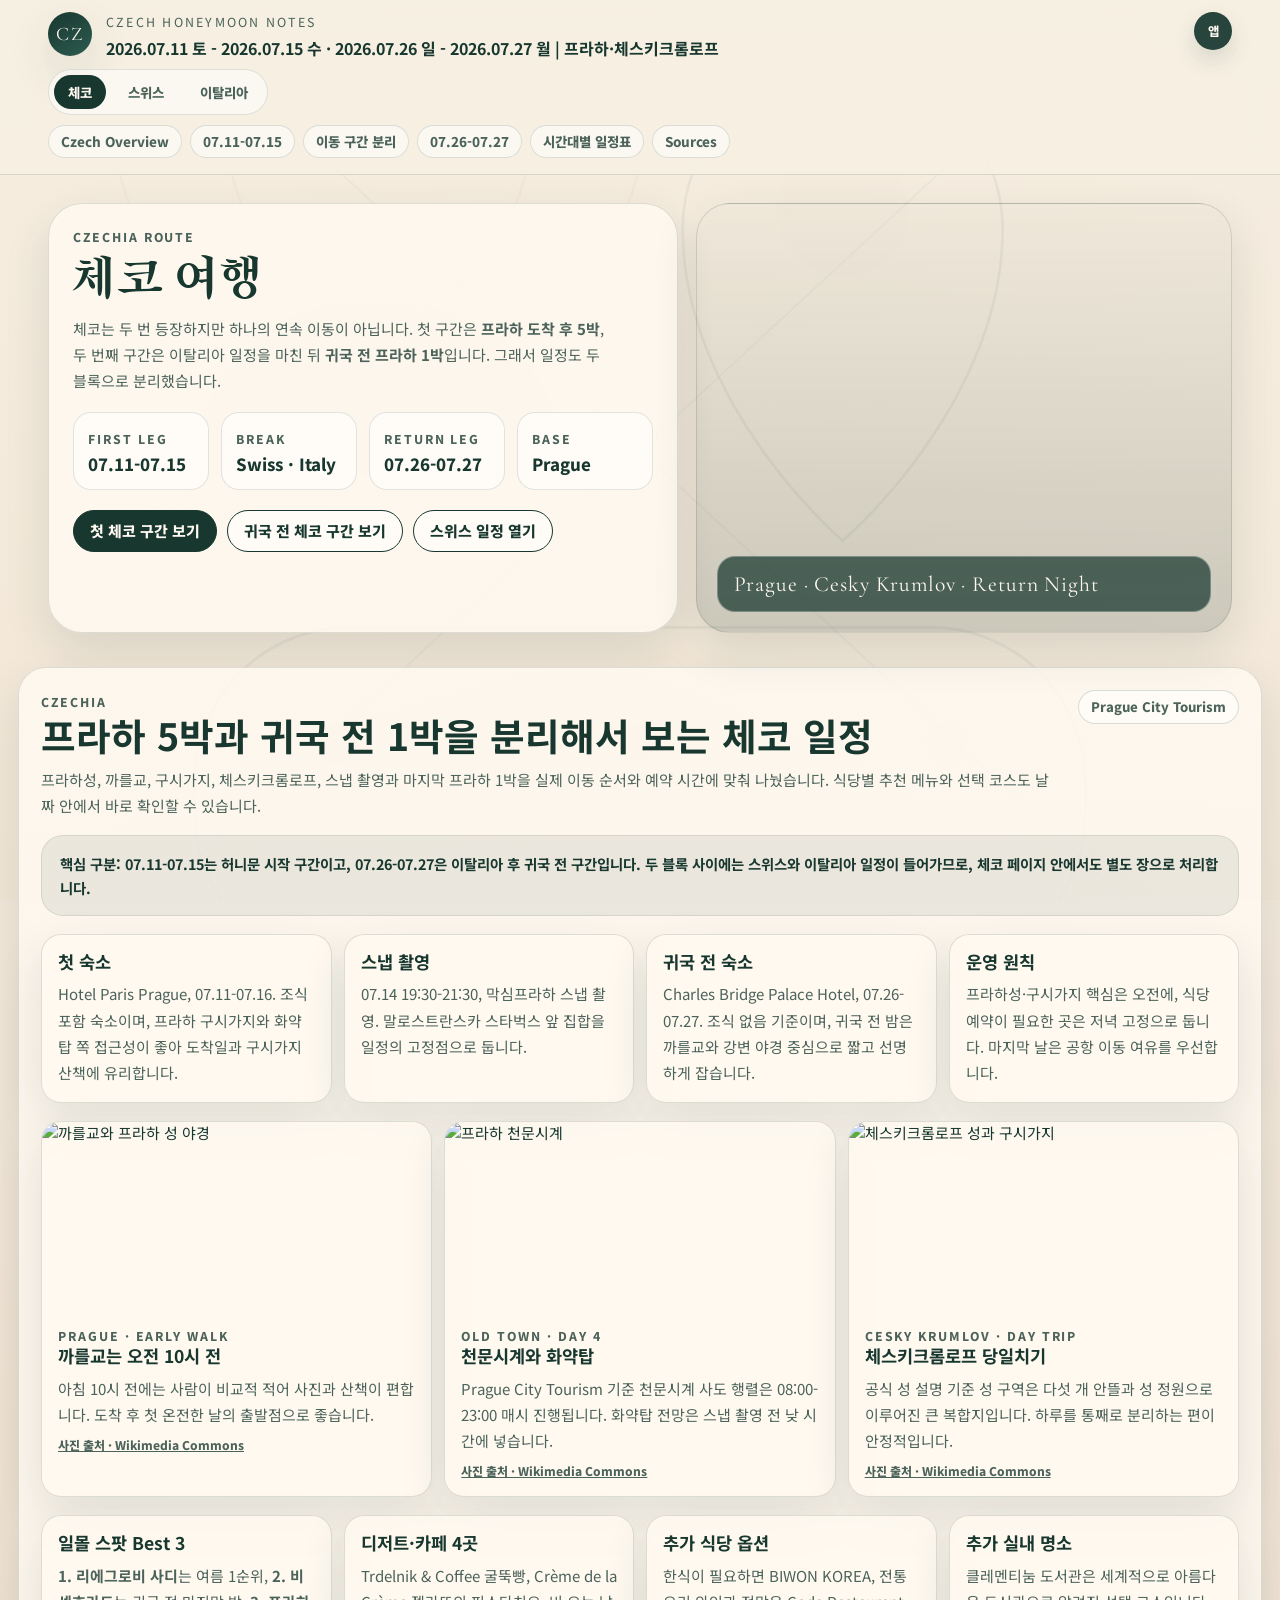
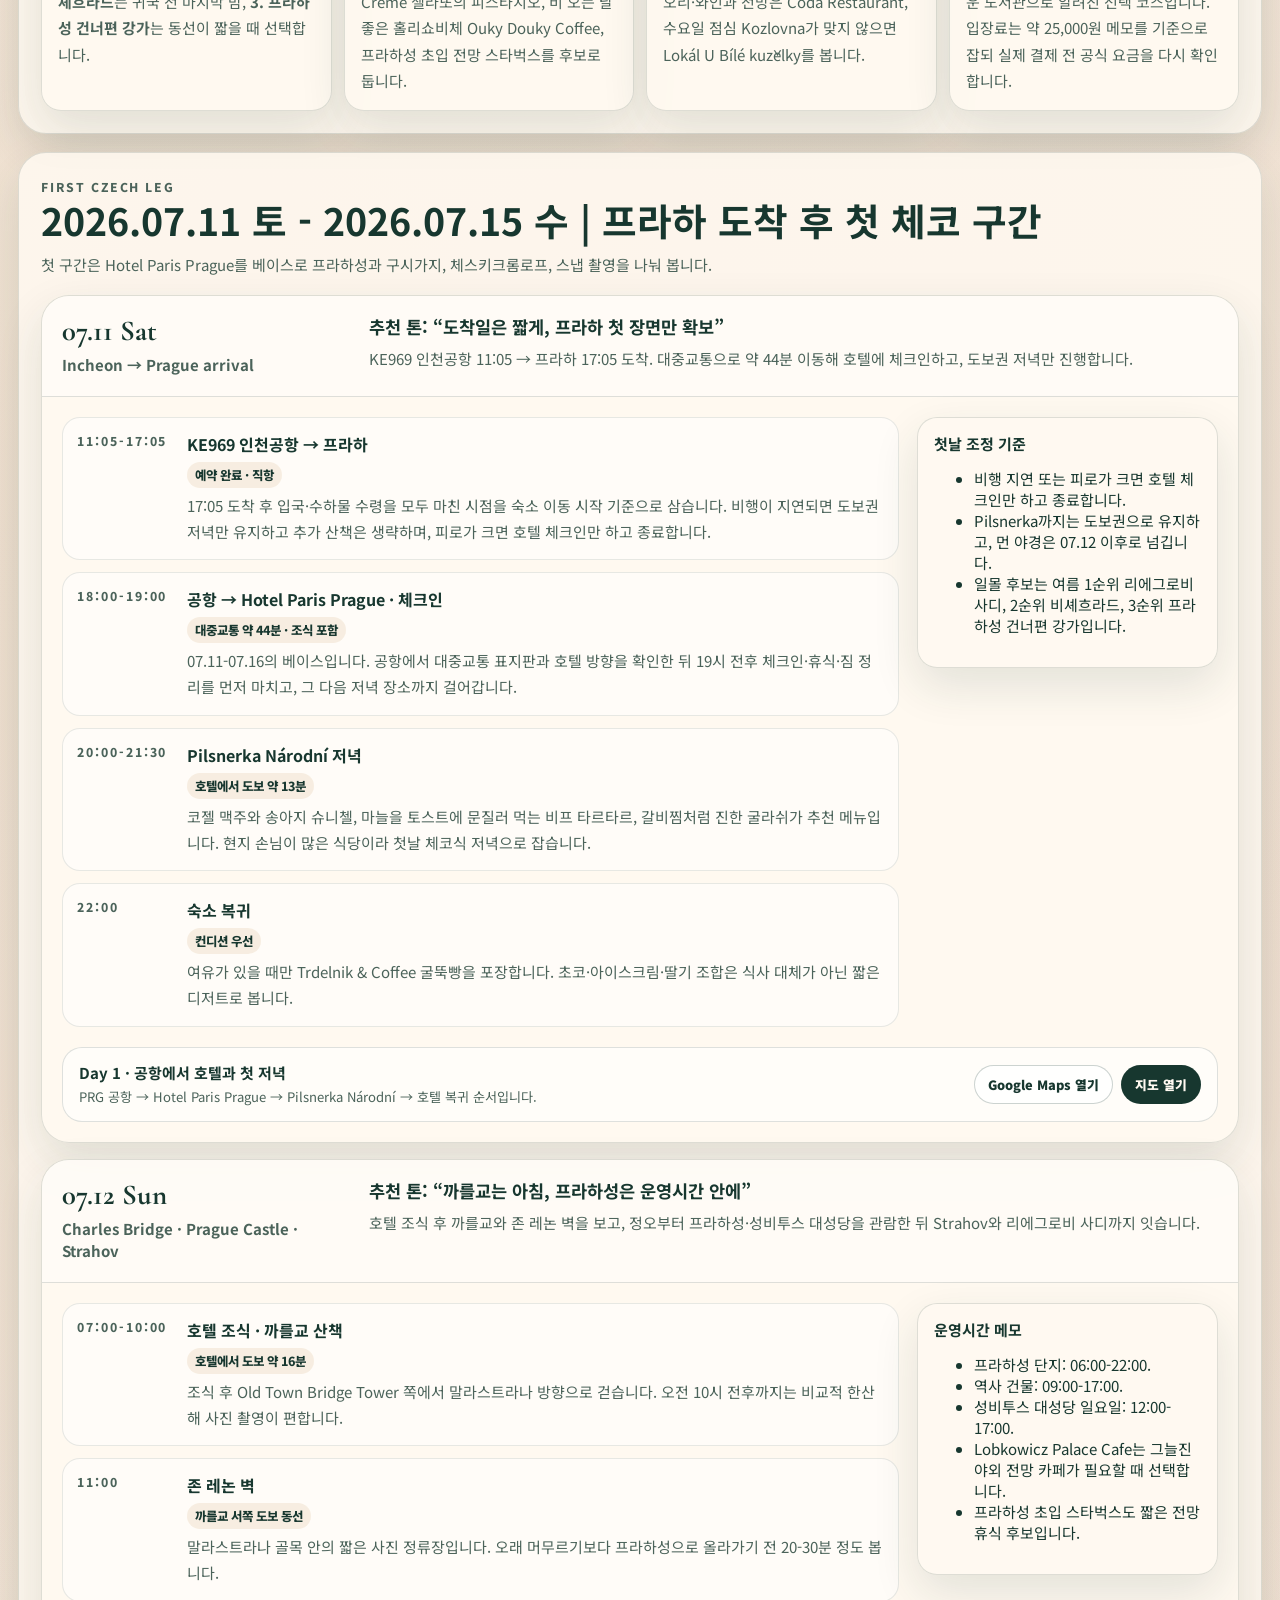
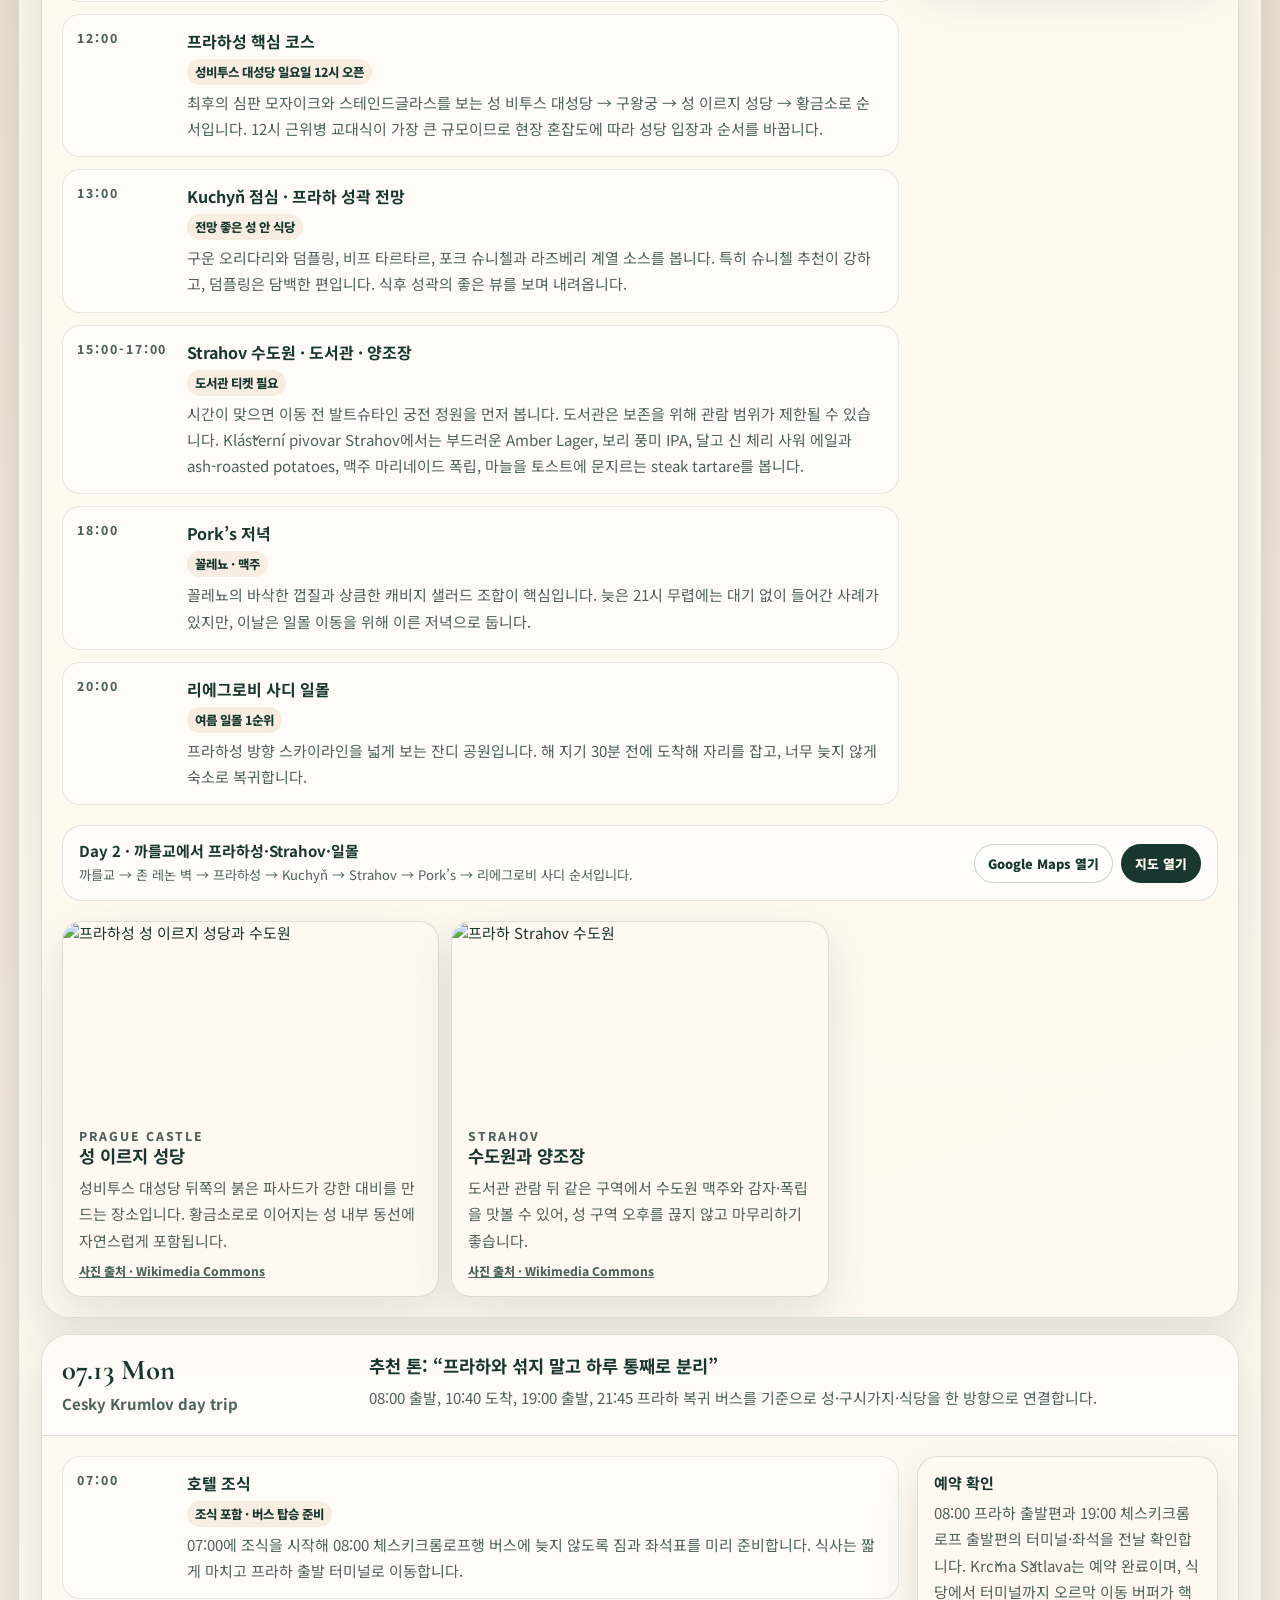
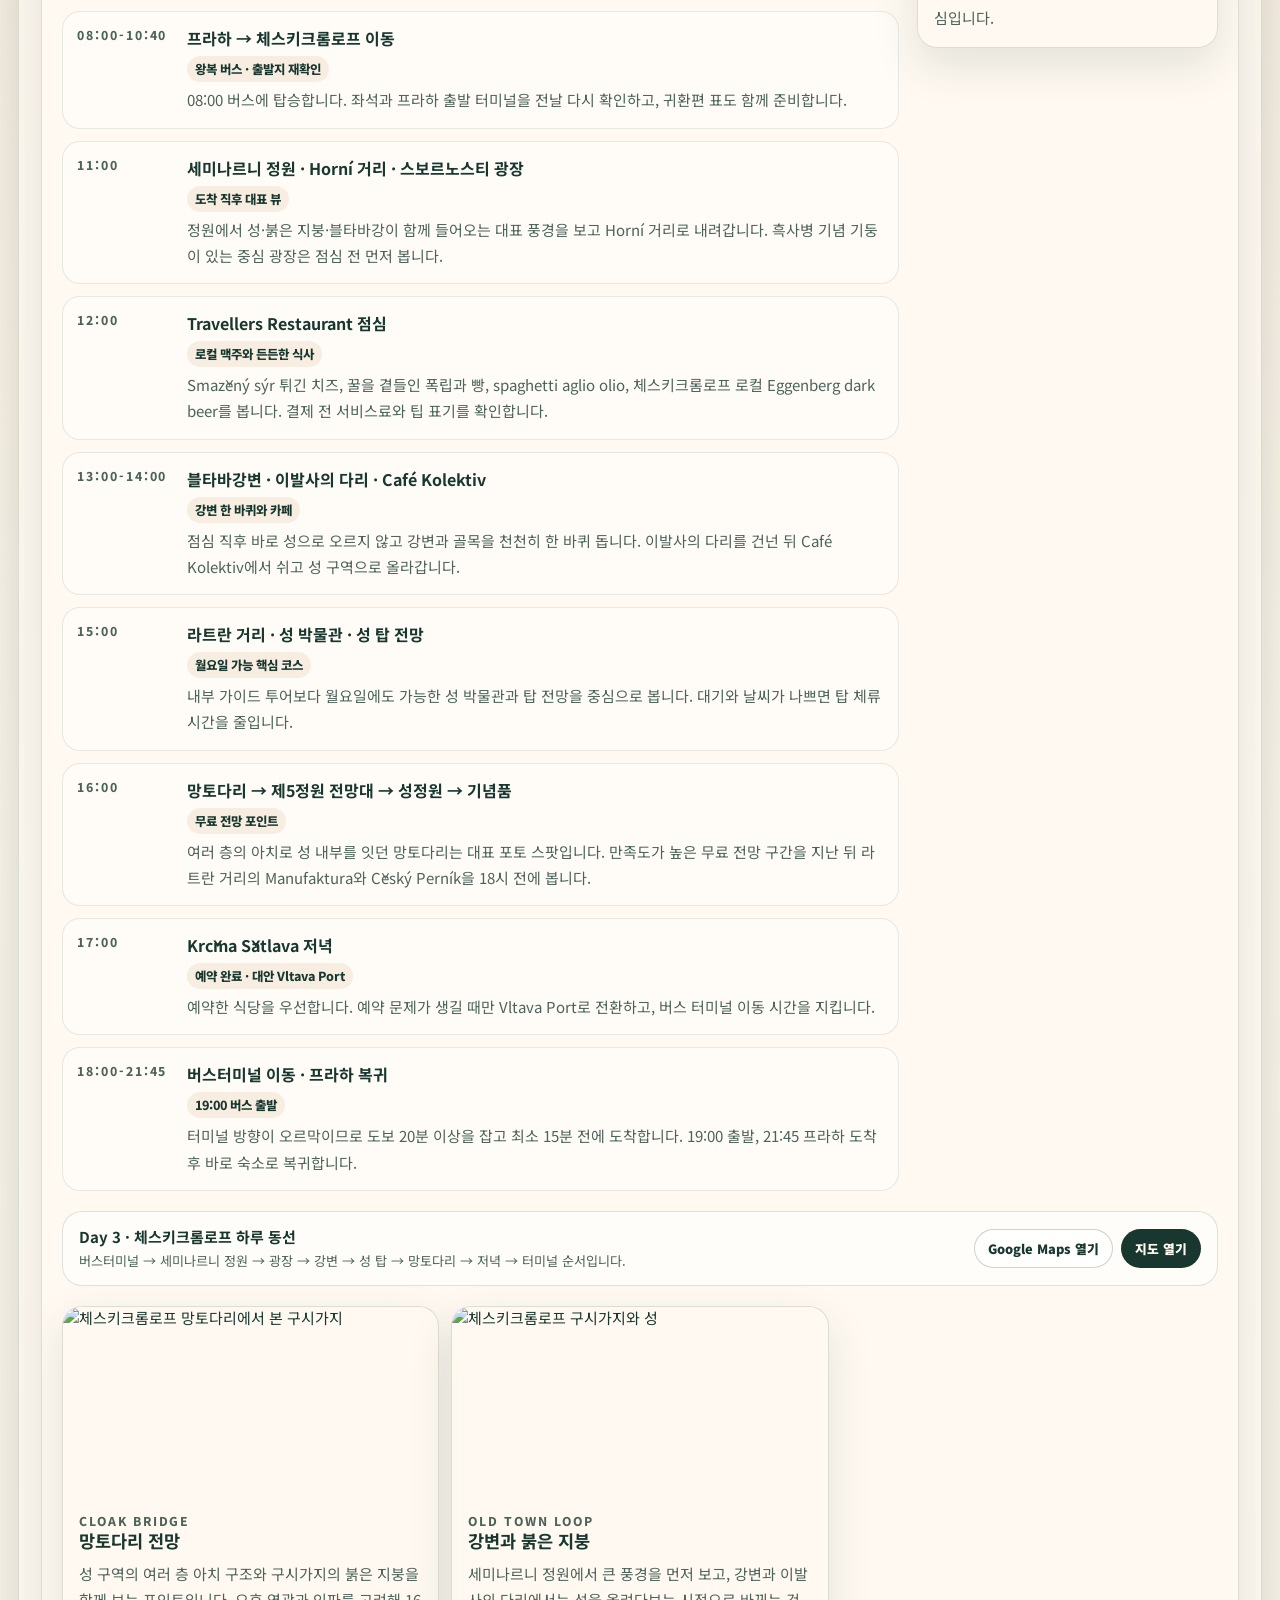
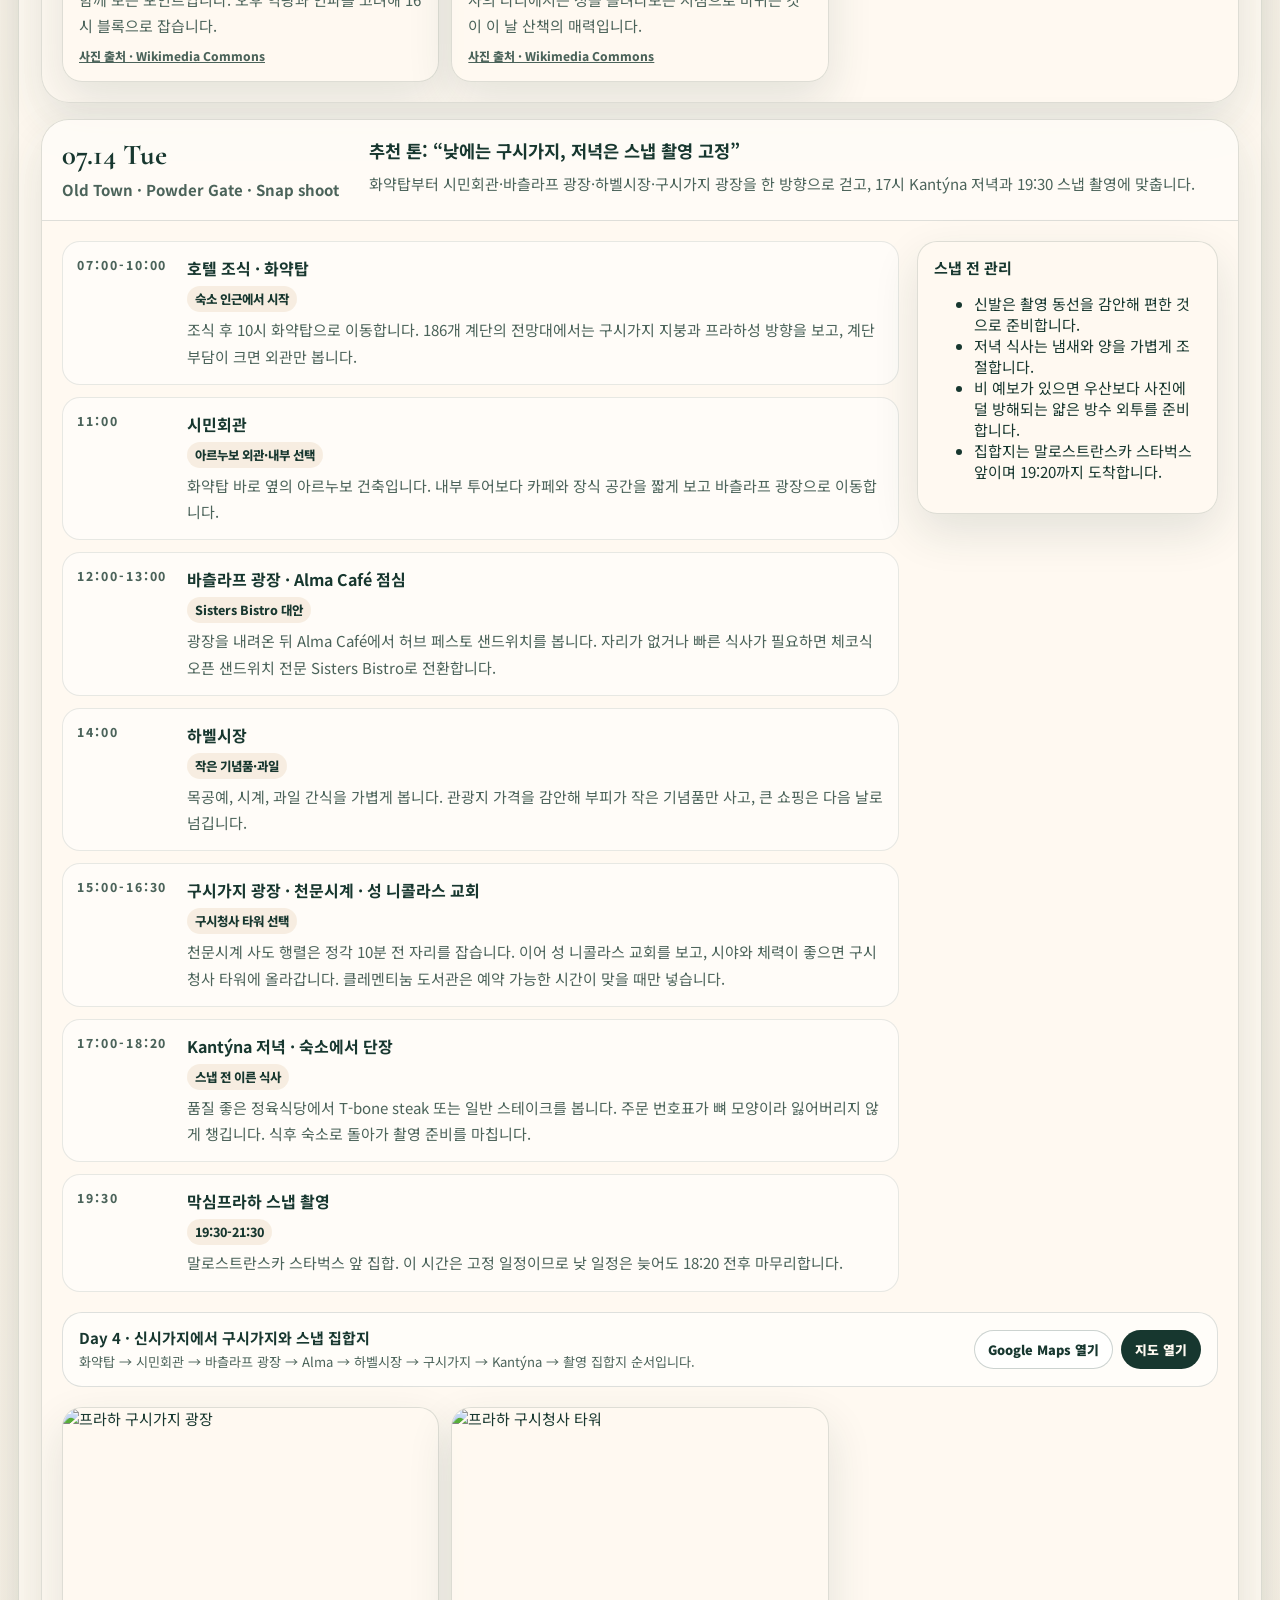
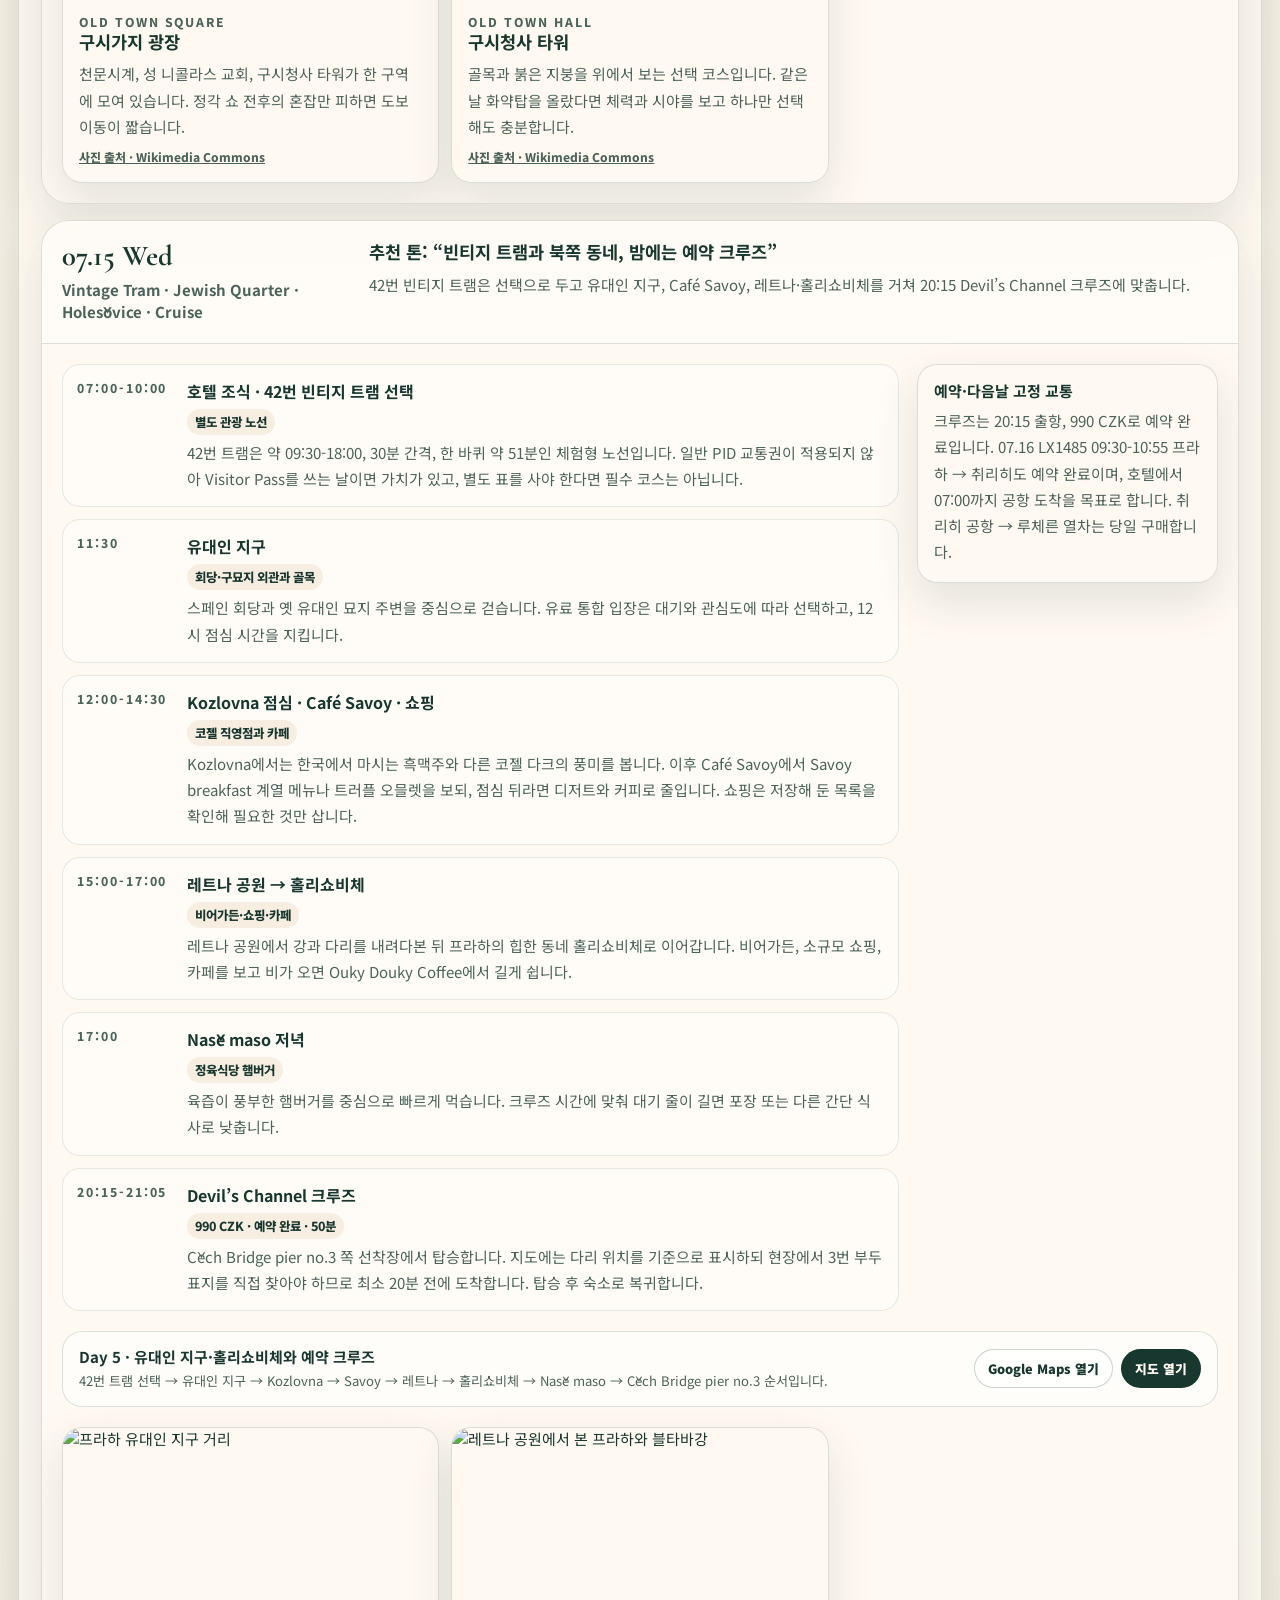
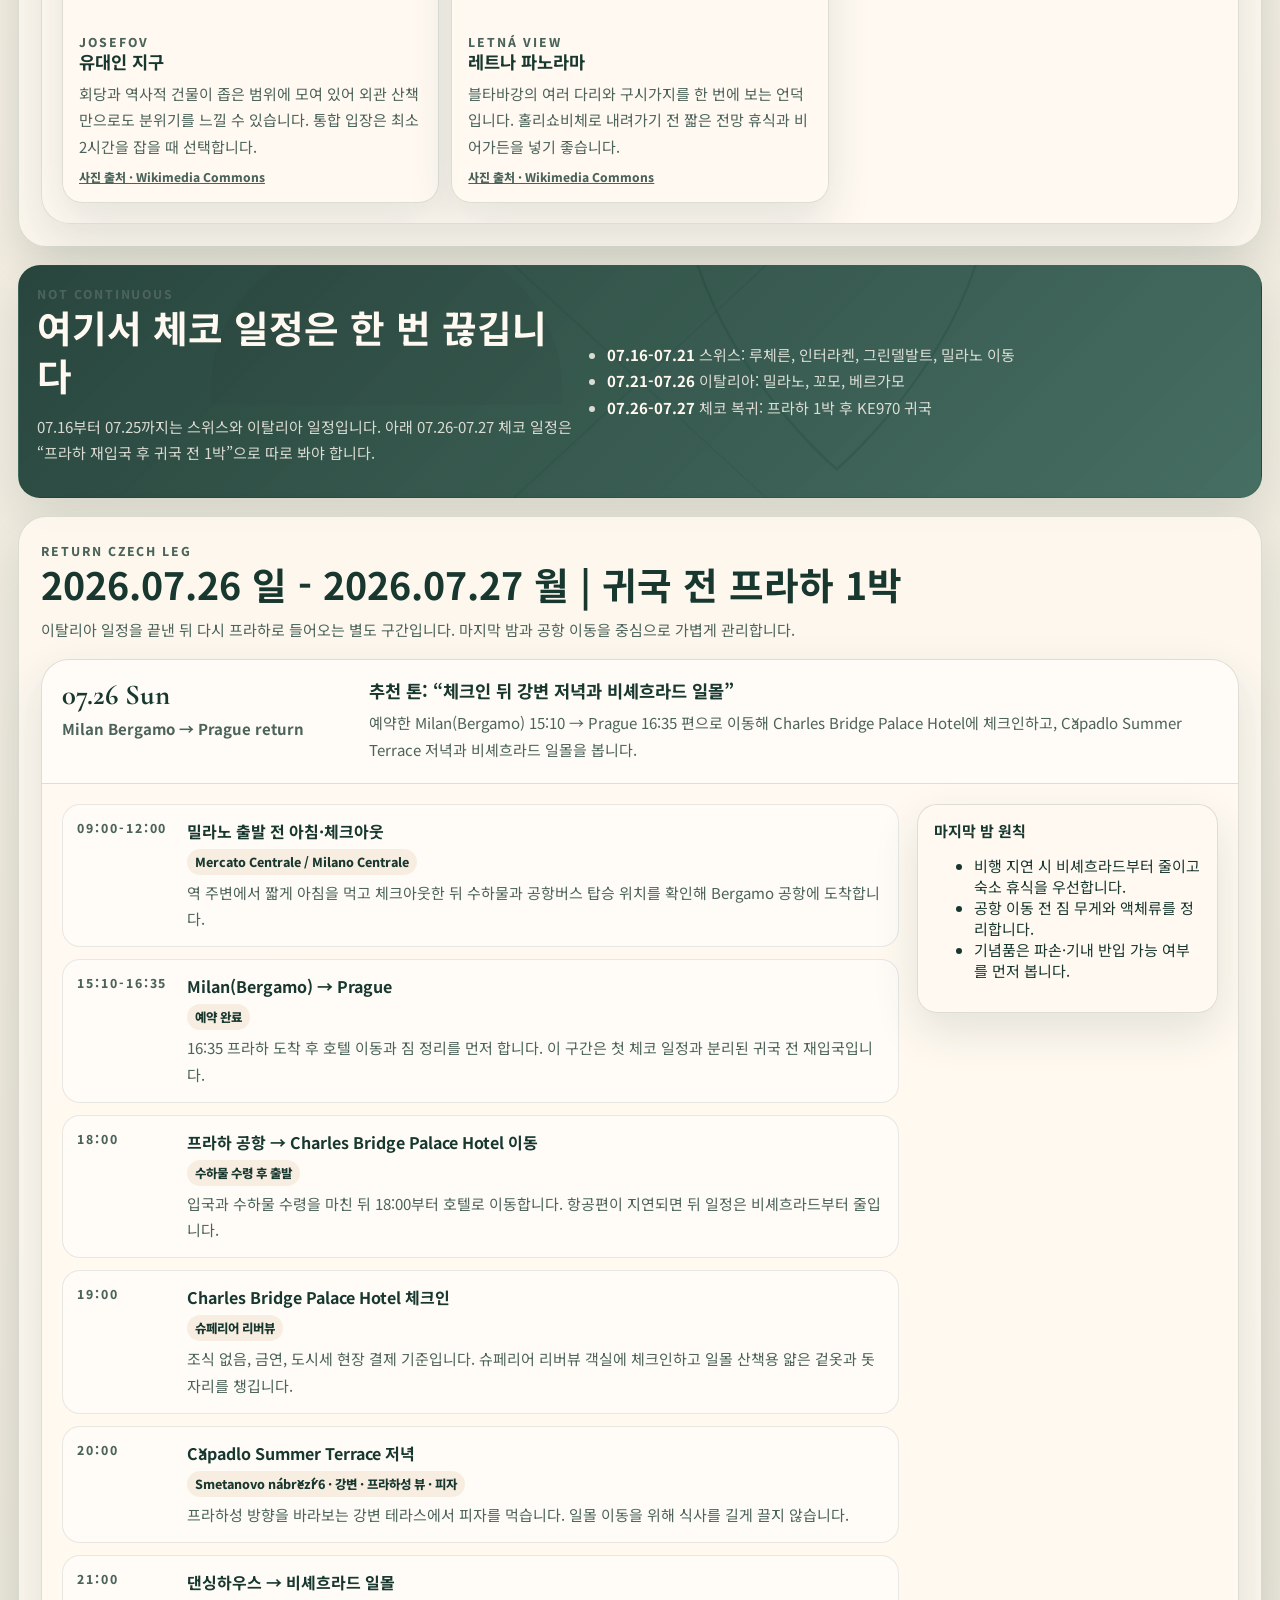
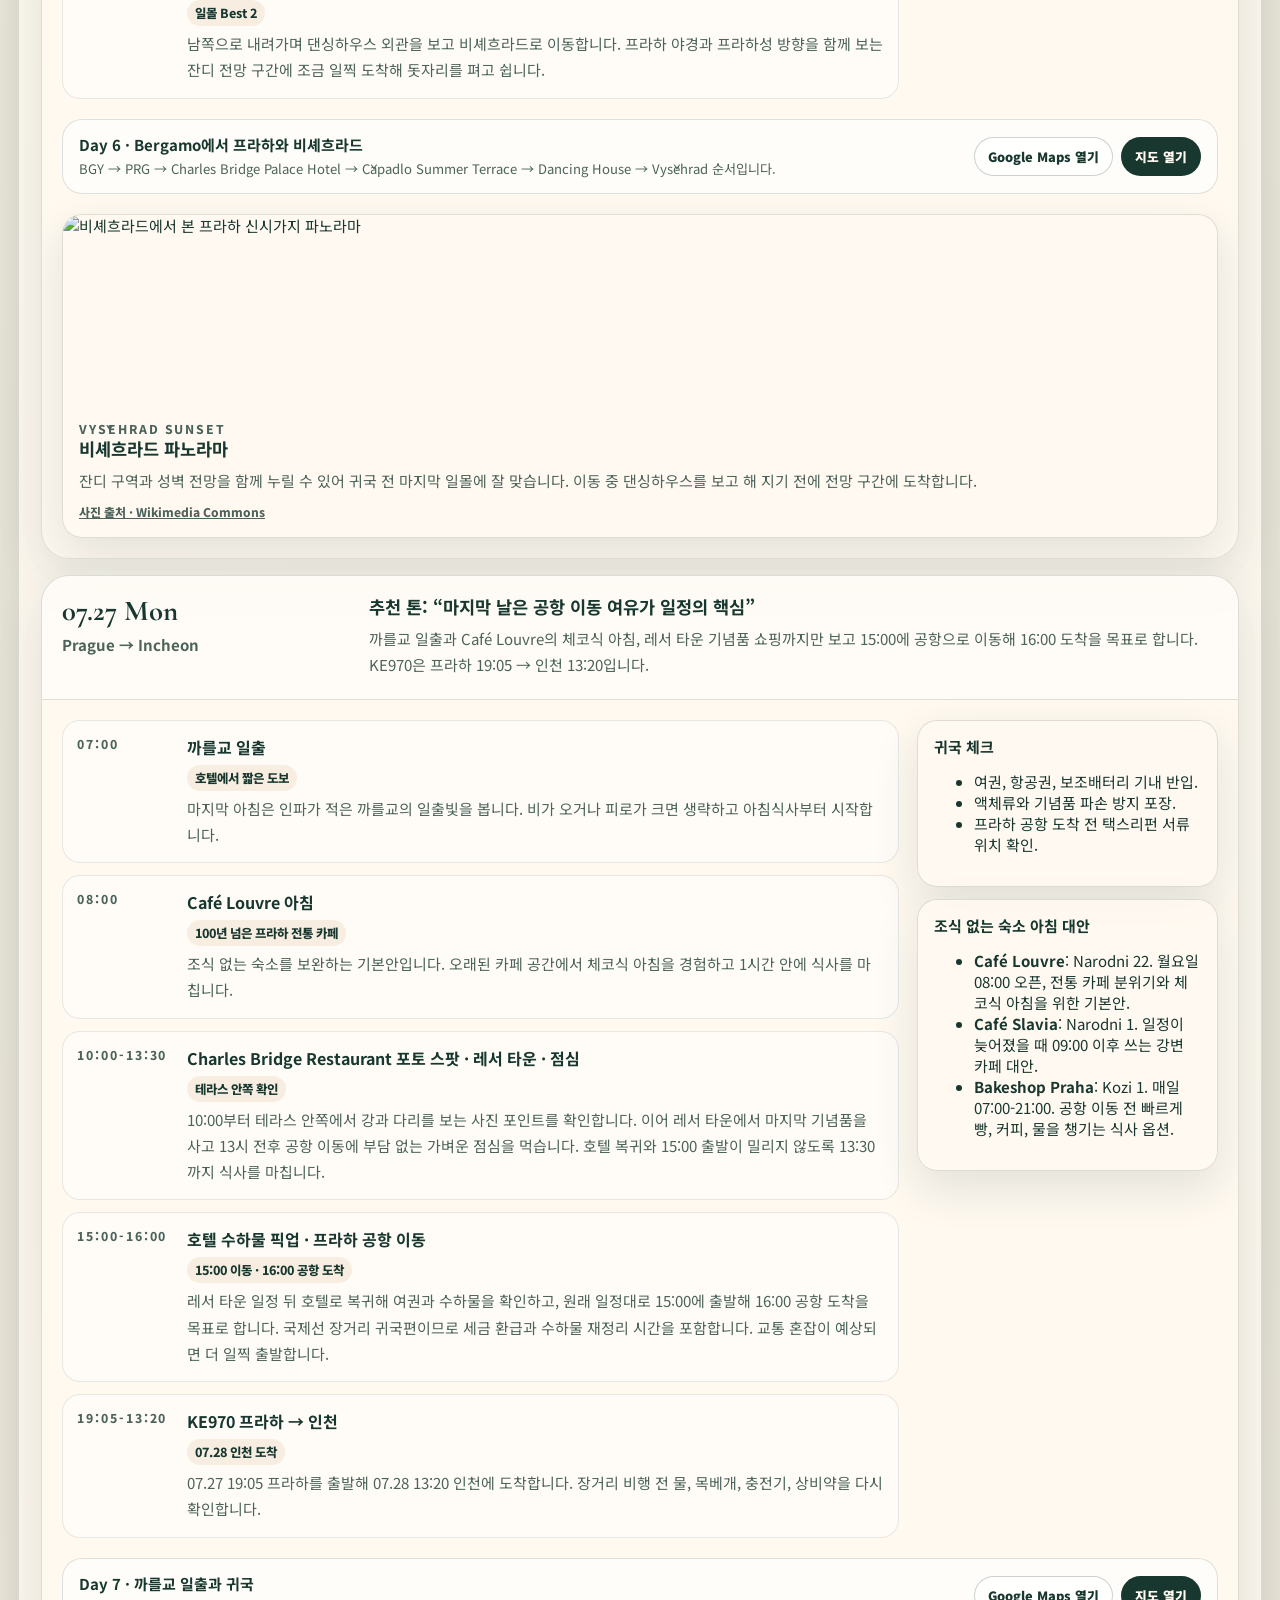
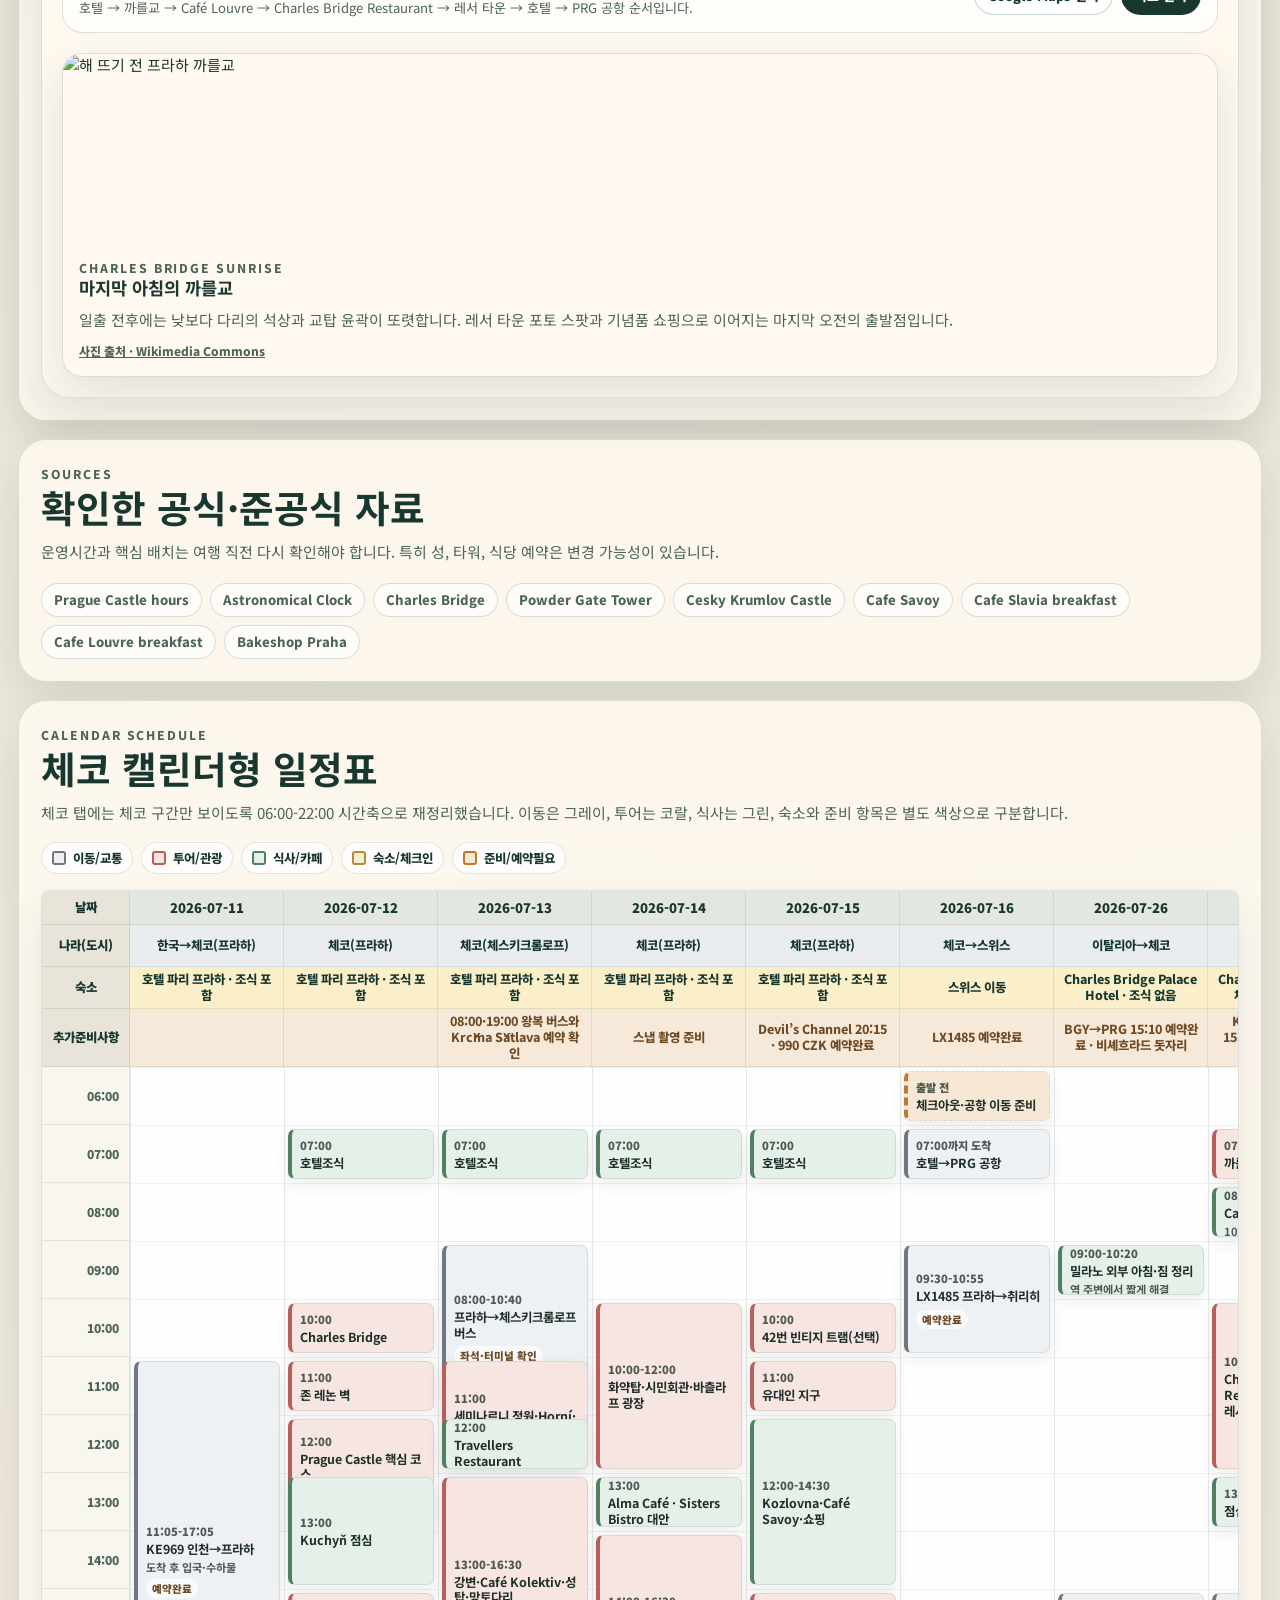
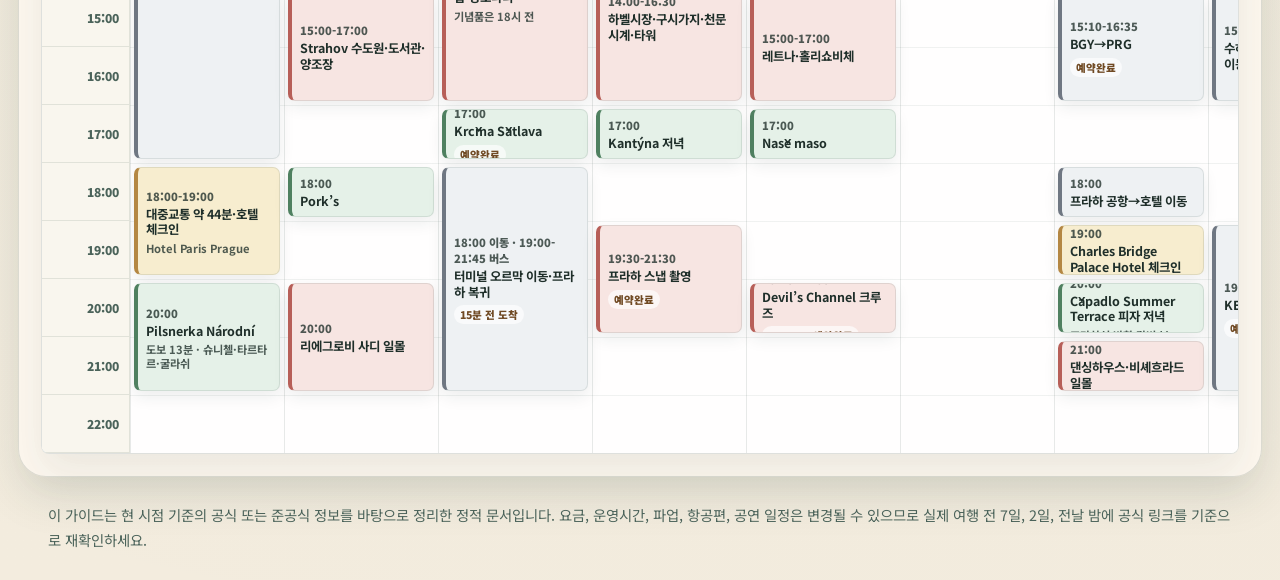
==== commit fba34034: "fix: align Czech airport and prep details" ====
--- a/czech_honeymoon_guide.html
+++ b/czech_honeymoon_guide.html
@@ -2227,7 +2227,7 @@
               <strong>터미널 오르막 이동·프라하 복귀</strong>
               <span class="schedule-badge">15분 전 도착</span>
             </div>
-            <div class="calendar-event food" style="grid-column:5; grid-row:6 / span 1;" data-detail="Hotel Paris Prague 조식 후 10시 화약탑으로 이동|화약탑 186개 계단 전망대에서 구시가지 지붕과 프라하성 방향 확인|계단 부담이 크면 외관만 보기">
+            <div class="calendar-event food" style="grid-column:5; grid-row:6 / span 1;" data-detail="07:00 Hotel Paris Prague에서 조식|숙소 인근에서 아침 식사를 마치며 하루 시작|조식 후 10시 화약탑으로 이동하고 계단 부담이 크면 외관만 보기">
               <span class="event-time">07:00</span>
               <strong>호텔조식</strong>
             </div>
@@ -2252,7 +2252,7 @@
               <strong>프라하 스냅 촬영</strong>
               <span class="schedule-badge">예약완료</span>
             </div>
-            <div class="calendar-event food" style="grid-column:6; grid-row:6 / span 1;" data-detail="호텔 조식 뒤 42번 빈티지 트램 선택 여부 결정|42번 트램은 일반 PID 교통권 적용 없음|별도 표를 사야 한다면 필수 코스에서 제외">
+            <div class="calendar-event food" style="grid-column:6; grid-row:6 / span 1;" data-detail="07:00 Hotel Paris Prague에서 조식|호텔에서 아침 식사를 마치고 당일 일정 시작|42번 빈티지 트램은 별도 표가 필요하면 필수 코스에서 제외">
               <span class="event-time">07:00</span>
               <strong>호텔조식</strong>
             </div>
@@ -2281,12 +2281,12 @@
               <strong>Devil’s Channel 크루즈</strong>
               <span class="schedule-badge">990 CZK 예약완료</span>
             </div>
-            <div class="calendar-event prep" style="grid-column:7; grid-row:5 / span 2;" data-detail="LX1485 09:30 프라하 출발편 예약완료 상태 확인|07:00까지 프라하 공항 도착을 목표로 체크아웃 준비|취리히 공항→루체른 열차는 당일 구매">
-              <span class="event-time">06:00-08:00</span>
+            <div class="calendar-event prep" style="grid-column:7; grid-row:5 / span 1;" data-detail="출발 전 조식을 짧게 마치고 여권·수하물 확인|체크아웃 준비와 LX1485 예약 상태 재확인|07:00까지 프라하 공항 도착 목표">
+              <span class="event-time">출발 전</span>
               <strong>체크아웃·공항 이동 준비</strong>
             </div>
-            <div class="calendar-event transit" style="grid-column:7; grid-row:7 / span 1;" data-detail="Hotel Paris Prague 체크아웃 뒤 PRG 공항으로 이동|07:00까지 공항 도착 목표|LX1485는 09:30 프라하 출발·예약완료">
-              <span class="event-time">08:00 전후</span>
+            <div class="calendar-event transit" style="grid-column:7; grid-row:6 / span 1;" data-detail="Hotel Paris Prague 체크아웃 뒤 PRG 공항으로 이동|07:00까지 프라하 공항 도착 목표|LX1485는 09:30 프라하 출발·예약완료">
+              <span class="event-time">07:00까지 도착</span>
               <strong>호텔→PRG 공항</strong>
             </div>
             <div class="calendar-event transit" style="grid-column:7; grid-row:8 / span 2;" data-detail="09:30 프라하 PRG 출발|10:55 취리히 ZRH 도착|스위스 탭에서는 취리히 공항 → 루체른 이동 당일 구매예정으로 이어짐">
